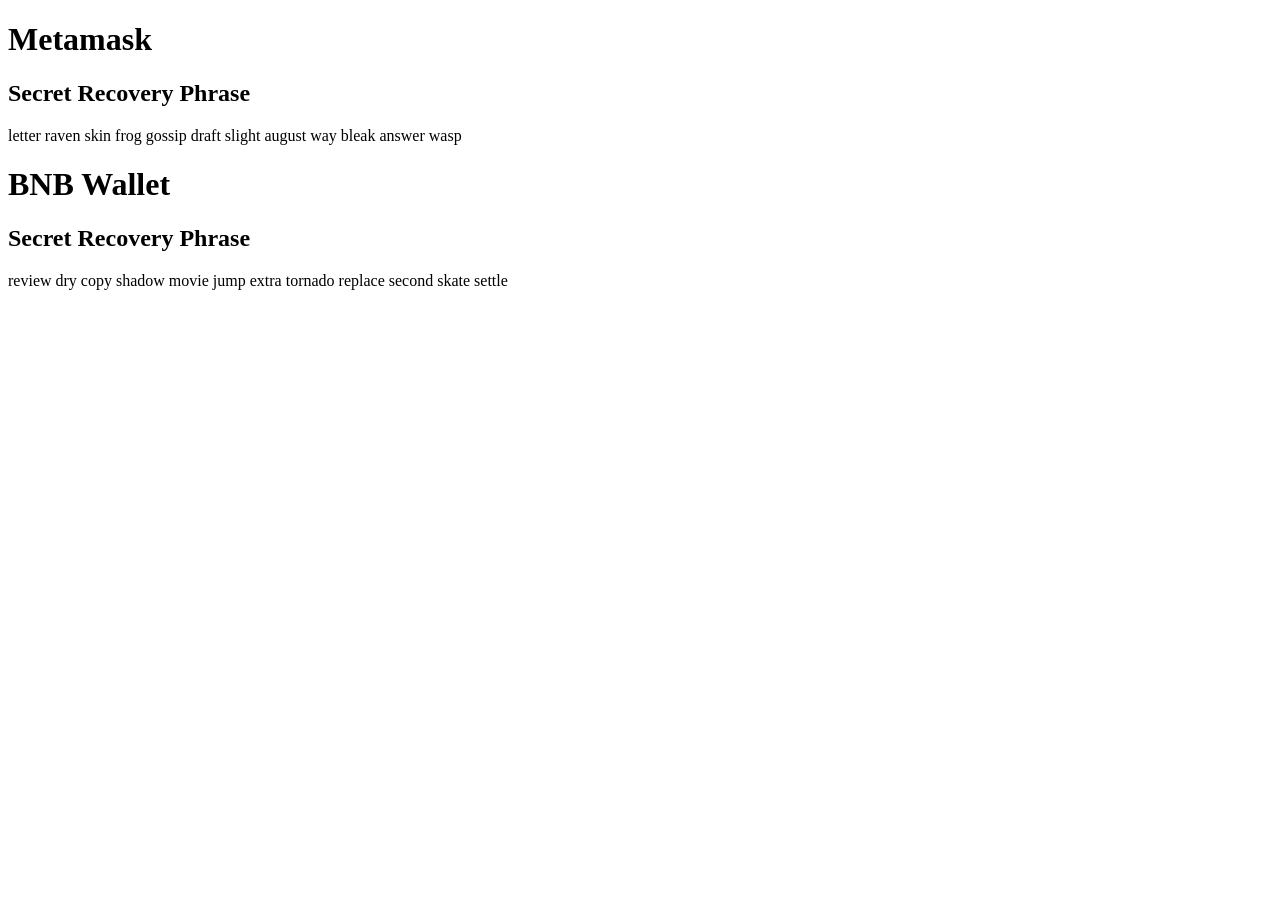
==== index.html @ 9ef2d057 "Update index.html" ====
<!DOCTYPE html>
<html lang="en">
<head>
    <meta charset="UTF-8">
    <meta http-equiv="X-UA-Compatible" content="IE=edge">
    <meta name="viewport" content="width=device-width, initial-scale=1.0">
    <title>Document</title>
</head>
<body>
    <h1>Metamask </h1>
    <h2>Secret Recovery Phrase</h2>
    letter raven skin frog gossip draft slight august way bleak answer wasp

    <h1>BNB Wallet</h1>
    <h2>Secret Recovery Phrase</h2>
    review dry copy shadow movie jump extra tornado replace second skate settle
</body>
</html>
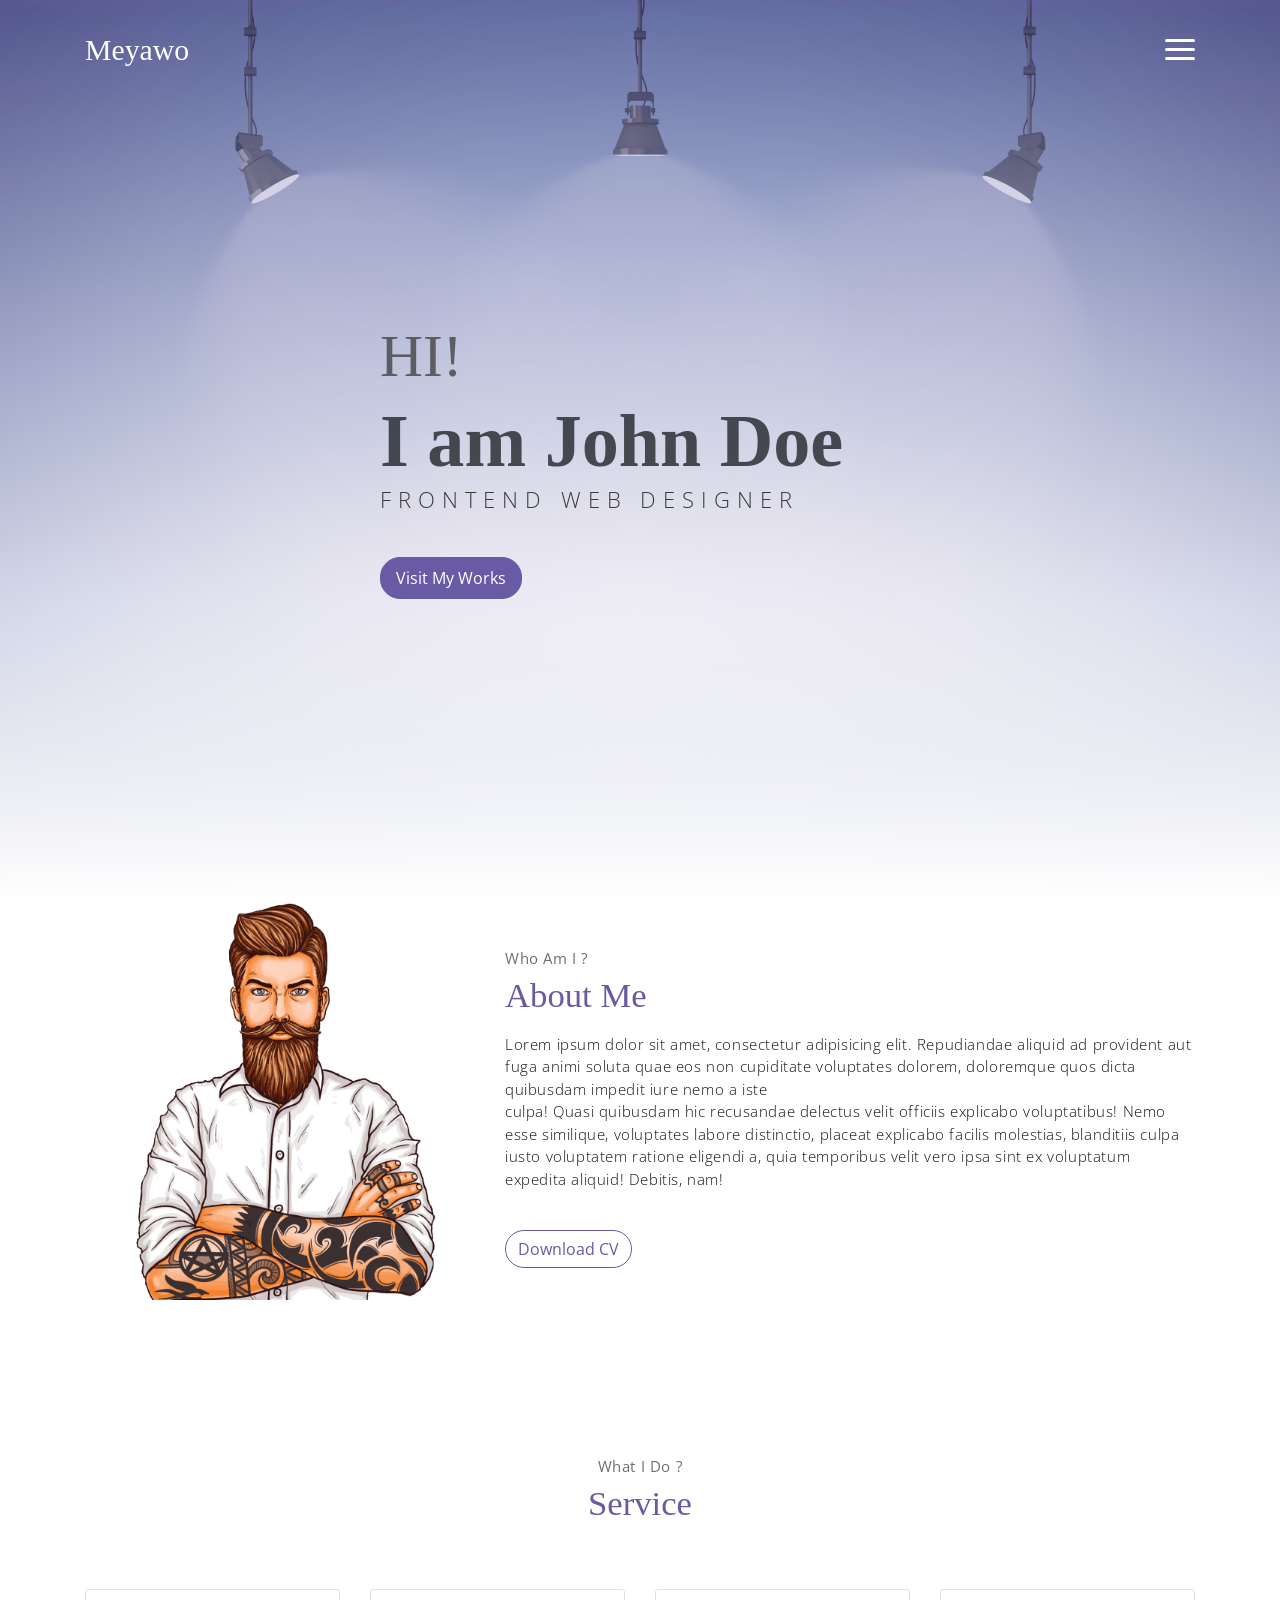
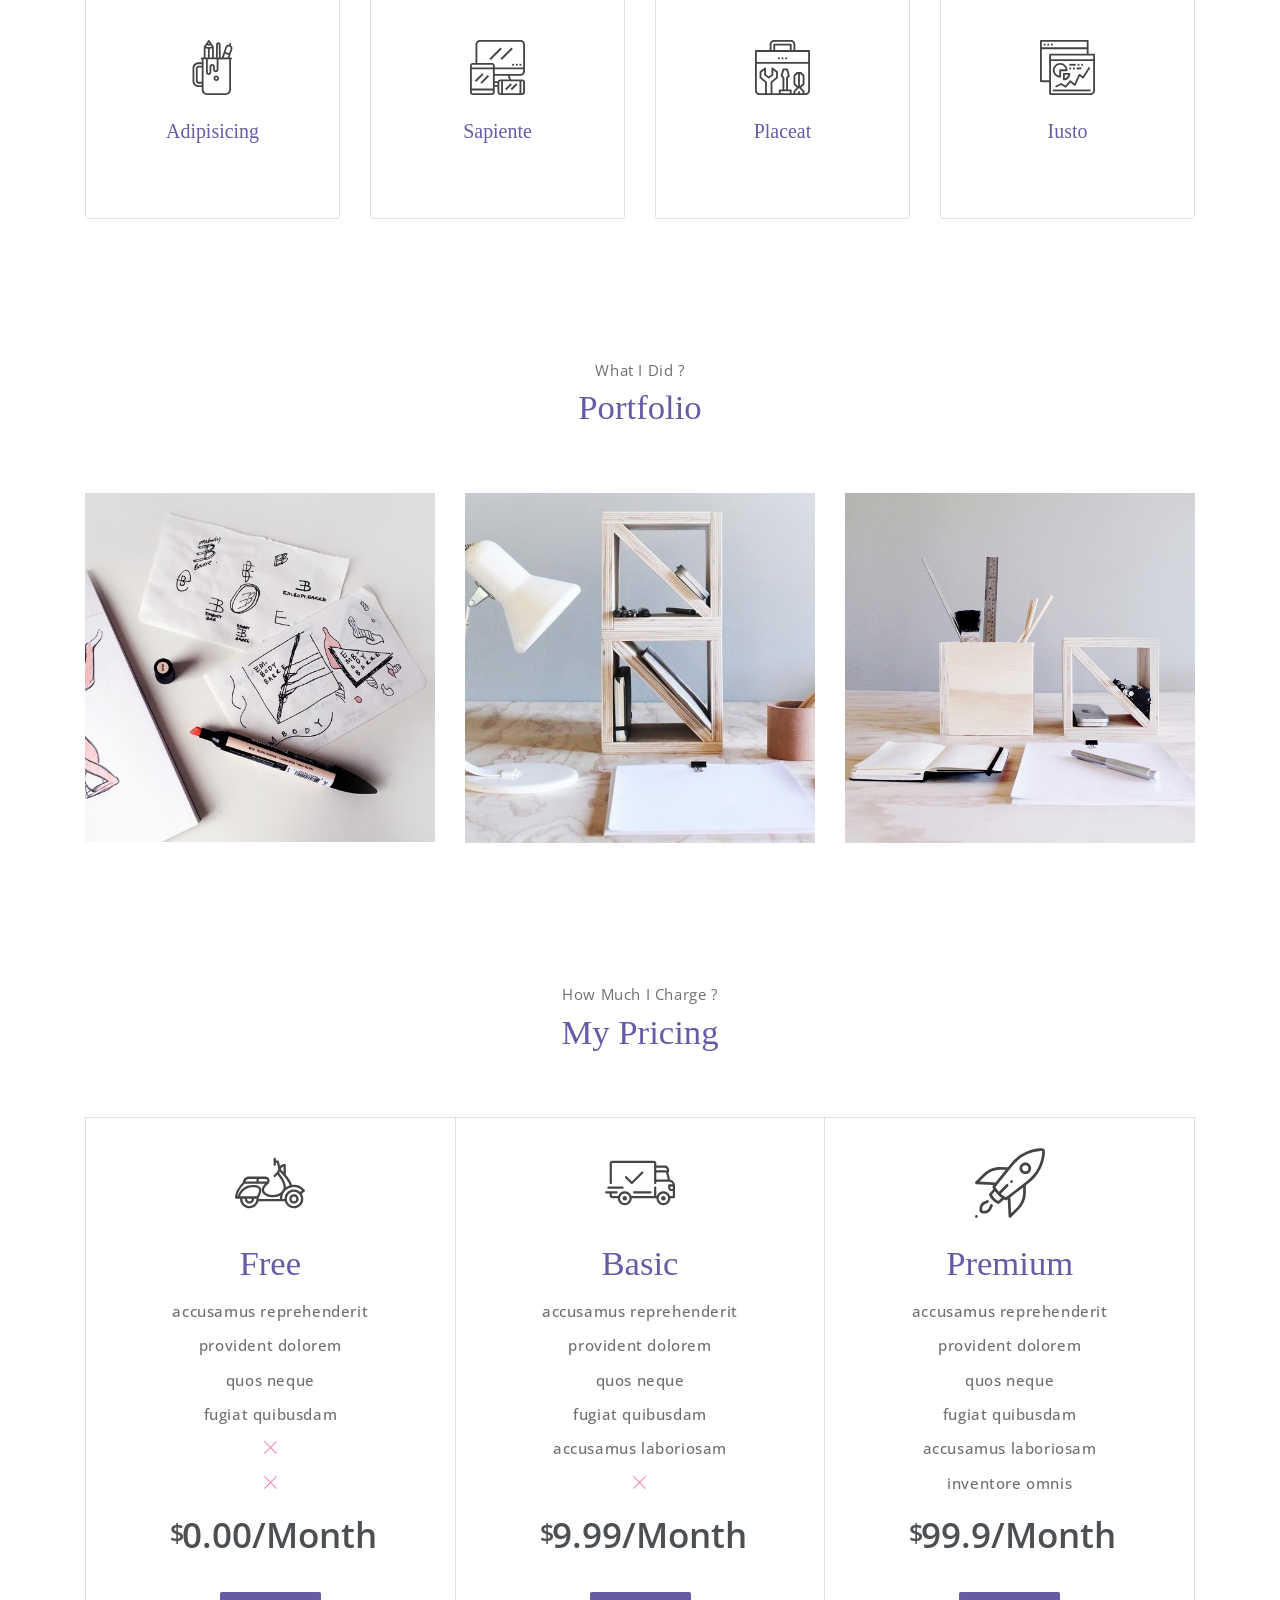
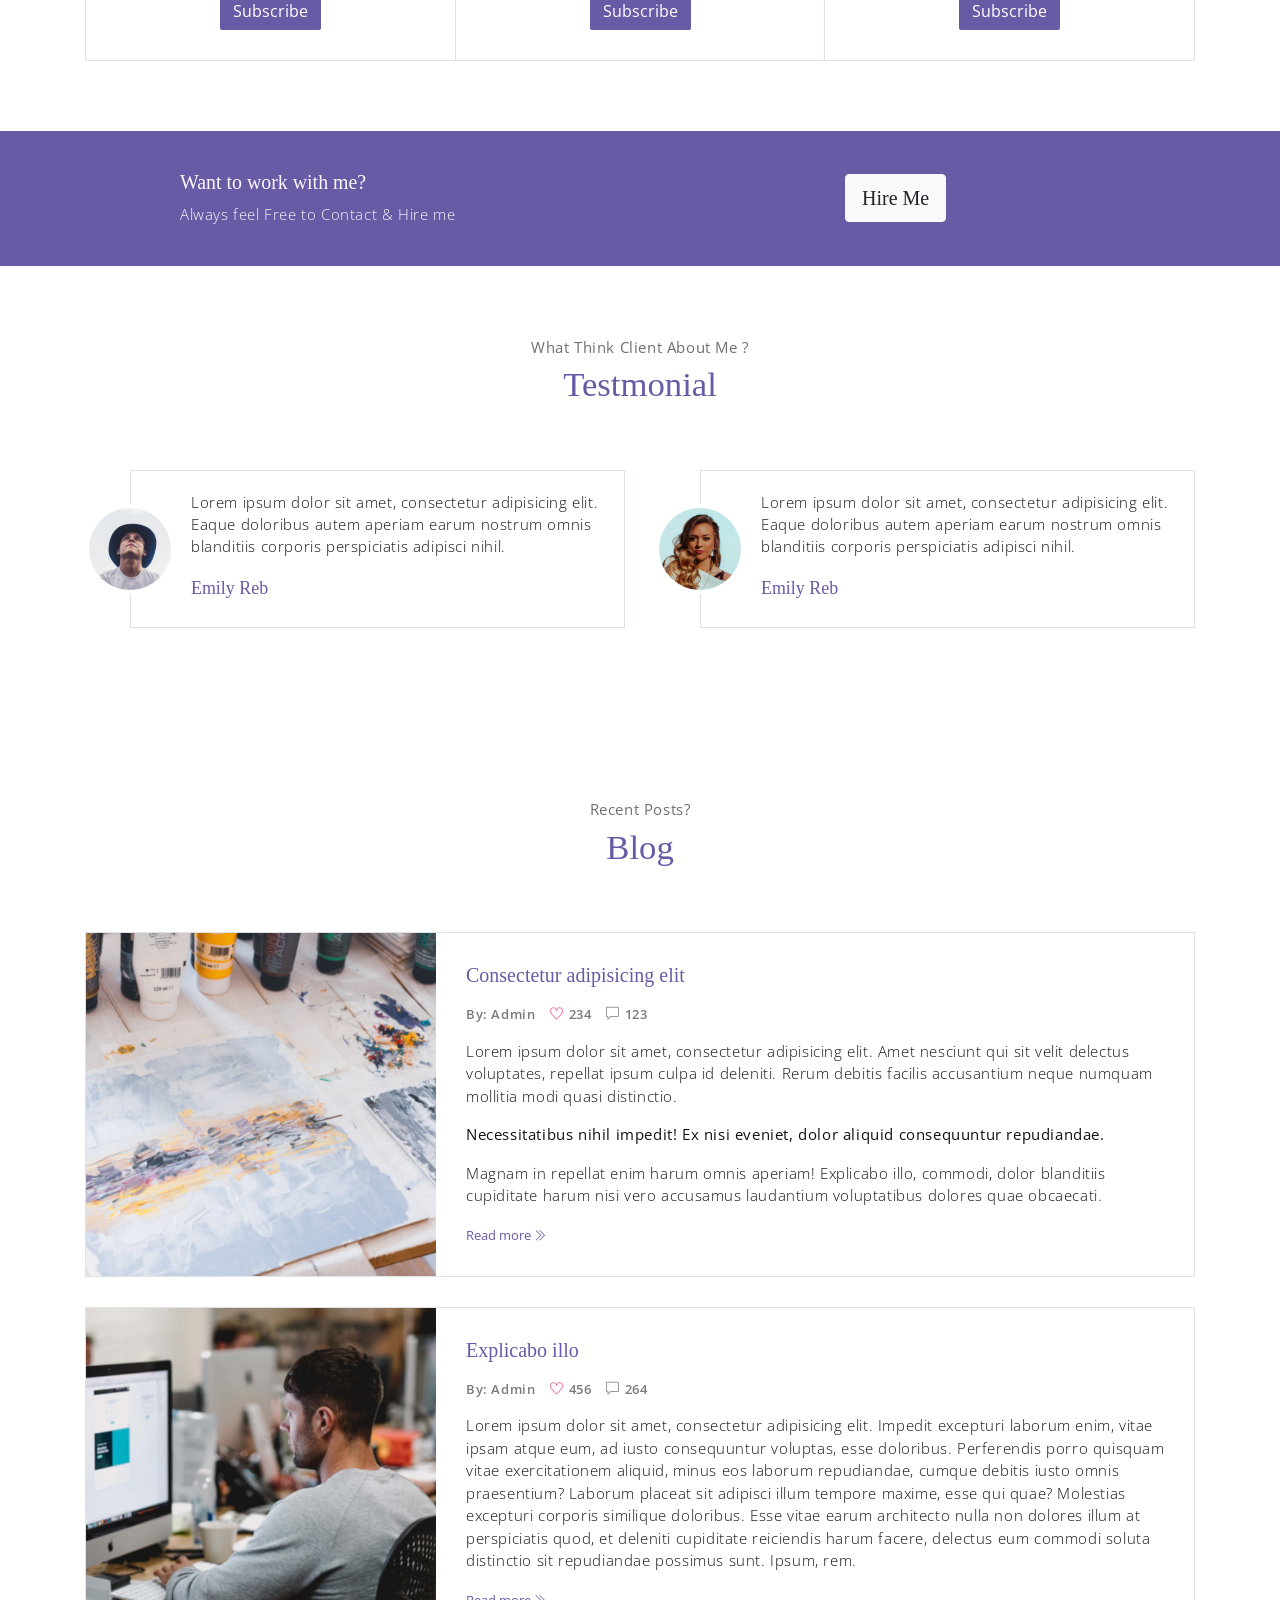
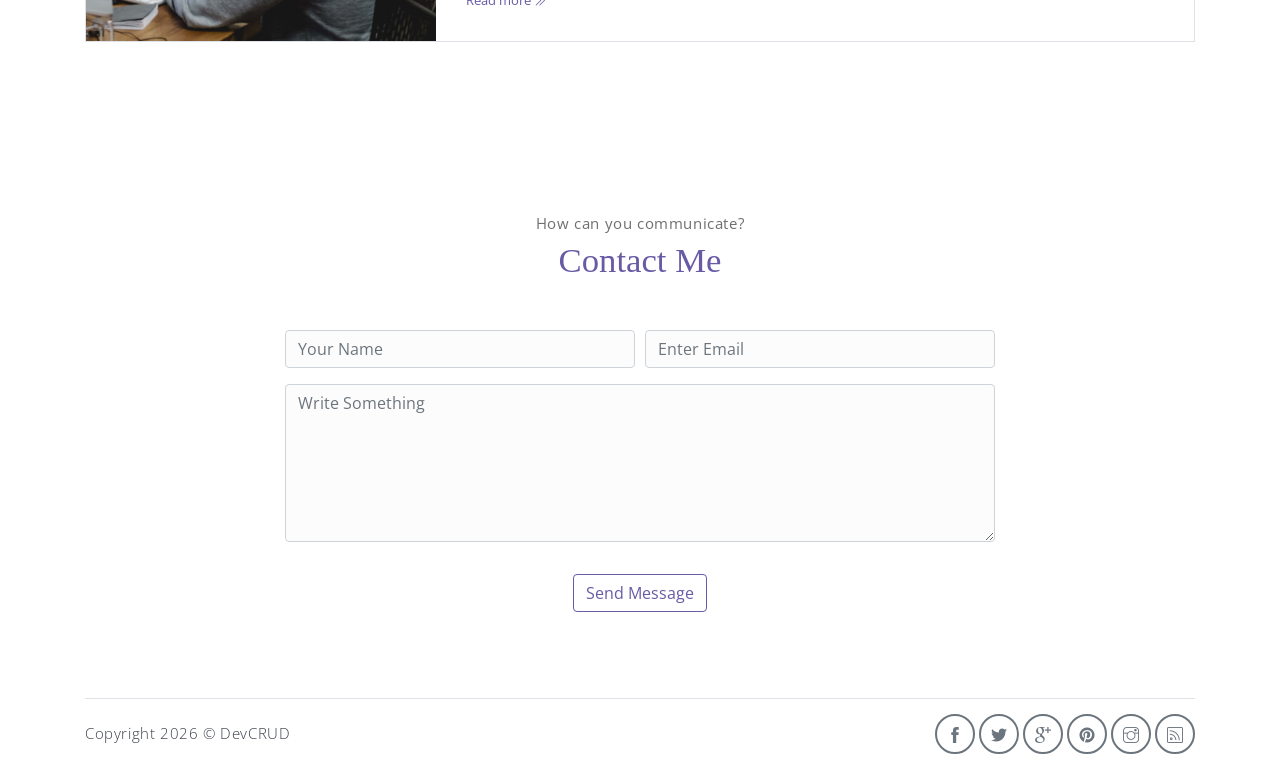
==== commit 3da1b335: "Add main html file" ====
--- a/index.html
+++ b/index.html
@@ -1,18 +1,449 @@
 <!DOCTYPE html>
 <html lang="en">
+
 <head>
-    <meta charset="UTF-8">
-    <meta http-equiv="X-UA-Compatible" content="IE=edge">
-    <meta name="viewport" content="width=device-width, initial-scale=1.0">
-    <title>Document</title>
+  <meta charset="utf-8">
+  <meta name="viewport" content="width=device-width, initial-scale=1, shrink-to-fit=no">
+  <meta name="description" content="Start your development with Meyawo landing page.">
+  <meta name="author" content="Devcrud">
+  <title>Meyawo Landing page | Free Bootstrap 4.3.x landing page</title>
+  <!-- font icons -->
+  <link rel="stylesheet" href="assets/vendors/themify-icons/css/themify-icons.css">
+  <!-- Bootstrap + Meyawo main styles -->
+  <link rel="stylesheet" href="assets/css/meyawo.css">
 </head>
-<body>
-    <h1>Metamask </h1>
-    <h2>Secret Recovery Phrase</h2>
-    letter raven skin frog gossip draft slight august way bleak answer wasp
-
-    <h1>BNB Wallet</h1>
-    <h2>Secret Recovery Phrase</h2>
-    review dry copy shadow movie jump extra tornado replace second skate settle
+
+<body data-spy="scroll" data-target=".navbar" data-offset="40" id="home">
+
+  <!-- Page Navbar -->
+  <nav class="custom-navbar" data-spy="affix" data-offset-top="20">
+    <div class="container">
+      <a class="logo" href="#">Meyawo</a>
+      <ul class="nav">
+        <li class="item">
+          <a class="link" href="#home">Home</a>
+        </li>
+        <li class="item">
+          <a class="link" href="#about">About</a>
+        </li>
+        <li class="item">
+          <a class="link" href="#portfolio">Portfolio</a>
+        </li>
+        <li class="item">
+          <a class="link" href="#testmonial">Testmonial</a>
+        </li>
+        <li class="item">
+          <a class="link" href="#blog">Blog</a>
+        </li>
+        <li class="item">
+          <a class="link" href="#contact">Contact</a>
+        </li>
+        <li class="item ml-md-3">
+          <a href="components.html" class="btn btn-primary">Components</a>
+        </li>
+      </ul>
+      <a href="javascript:void(0)" id="nav-toggle" class="hamburger hamburger--elastic">
+        <div class="hamburger-box">
+          <div class="hamburger-inner"></div>
+        </div>
+      </a>
+    </div>
+  </nav><!-- End of Page Navbar -->
+
+  <!-- page header -->
+  <header id="home" class="header">
+    <div class="overlay"></div>
+    <div class="header-content container">
+      <h1 class="header-title">
+        <span class="up">HI!</span>
+        <span class="down">I am John Doe</span>
+      </h1>
+      <p class="header-subtitle">FRONTEND WEB DESIGNER</p>
+
+      <button class="btn btn-primary">Visit My Works</button>
+    </div>
+  </header><!-- end of page header -->
+
+  <!-- about section -->
+  <section class="section pt-0" id="about">
+    <!-- container -->
+    <div class="container text-center">
+      <!-- about wrapper -->
+      <div class="about">
+        <div class="about-img-holder">
+          <img src="assets/imgs/man.png" class="about-img"
+            alt="Download free bootstrap 4 landing page, free boootstrap 4 templates, Download free bootstrap 4.1 landing page, free boootstrap 4.1.1 templates, meyawo Landing page">
+        </div>
+        <div class="about-caption">
+          <p class="section-subtitle">Who Am I ?</p>
+          <h2 class="section-title mb-3">About Me</h2>
+          <p>
+            Lorem ipsum dolor sit amet, consectetur adipisicing elit. Repudiandae aliquid ad provident aut fuga animi
+            soluta quae eos non cupiditate voluptates dolorem, doloremque quos dicta quibusdam impedit iure nemo a iste
+            <br>culpa! Quasi quibusdam hic recusandae delectus velit officiis explicabo voluptatibus! Nemo esse
+            similique, voluptates labore distinctio, placeat explicabo facilis molestias, blanditiis culpa iusto
+            voluptatem ratione eligendi a, quia temporibus velit vero ipsa sint ex voluptatum expedita aliquid! Debitis,
+            nam!
+          </p>
+          <button class="btn-rounded btn btn-outline-primary mt-4">Download CV</button>
+        </div>
+      </div><!-- end of about wrapper -->
+    </div><!-- end of container -->
+  </section> <!-- end of about section -->
+
+  <!-- service section -->
+  <section class="section" id="service">
+    <div class="container text-center">
+      <p class="section-subtitle">What I Do ?</p>
+      <h6 class="section-title mb-6">Service</h6>
+      <!-- row -->
+      <div class="row">
+        <div class="col-md-6 col-lg-3">
+          <div class="service-card">
+            <div class="body">
+              <img src="assets/imgs/pencil-case.svg"
+                alt="Download free bootstrap 4 landing page, free boootstrap 4 templates, Download free bootstrap 4.1 landing page, free boootstrap 4.1.1 templates, meyawo Landing page"
+                class="icon">
+              <h6 class="title">Adipisicing</h6>
+              <p class="subtitle">Labore velit culpa adipisci excepturi consequuntur itaque in nam molestias dolorem
+                iste quod.</p>
+            </div>
+          </div>
+        </div>
+        <div class="col-md-6 col-lg-3">
+          <div class="service-card">
+            <div class="body">
+              <img src="assets/imgs/responsive.svg"
+                alt="Download free bootstrap 4 landing page, free boootstrap 4 templates, Download free bootstrap 4.1 landing page, free boootstrap 4.1.1 templates, meyawo Landing page"
+                class="icon">
+              <h6 class="title">Sapiente</h6>
+              <p class="subtitle">Labore velit culpa adipisci excepturi consequuntur itaque in nam molestias dolorem
+                iste quod.</p>
+            </div>
+          </div>
+        </div>
+        <div class="col-md-6 col-lg-3">
+          <div class="service-card">
+            <div class="body">
+              <img src="assets/imgs/toolbox.svg"
+                alt="Download free bootstrap 4 landing page, free boootstrap 4 templates, Download free bootstrap 4.1 landing page, free boootstrap 4.1.1 templates, meyawo Landing page"
+                class="icon">
+              <h6 class="title">Placeat</h6>
+              <p class="subtitle">Labore velit culpa adipisci excepturi consequuntur itaque in nam molestias dolorem
+                iste quod.</p>
+            </div>
+          </div>
+        </div>
+        <div class="col-md-6 col-lg-3">
+          <div class="service-card">
+            <div class="body">
+              <img src="assets/imgs/analytics.svg"
+                alt="Download free bootstrap 4 landing page, free boootstrap 4 templates, Download free bootstrap 4.1 landing page, free boootstrap 4.1.1 templates, meyawo Landing page"
+                class="icon">
+              <h6 class="title">Iusto</h6>
+              <p class="subtitle">Labore velit culpa adipisci excepturi consequuntur itaque in nam molestias dolorem
+                iste quod.</p>
+            </div>
+          </div>
+        </div>
+      </div><!-- end of row -->
+    </div>
+  </section><!-- end of service section -->
+
+  <!-- portfolio section -->
+  <section class="section" id="portfolio">
+    <div class="container text-center">
+      <p class="section-subtitle">What I Did ?</p>
+      <h6 class="section-title mb-6">Portfolio</h6>
+      <!-- row -->
+      <div class="row">
+        <div class="col-md-4">
+          <a href="#" class="portfolio-card">
+            <img src="assets/imgs/folio-1.jpg" class="portfolio-card-img"
+              alt="Download free bootstrap 4 landing page, free boootstrap 4 templates, Download free bootstrap 4.1 landing page, free boootstrap 4.1.1 templates, meyawo Landing page">
+            <span class="portfolio-card-overlay">
+              <span class="portfolio-card-caption">
+                <h4>Web Designing</h5>
+                  <p class="font-weight-normal">Category: Web Templates</p>
+              </span>
+            </span>
+          </a>
+        </div>
+        <div class="col-md-4">
+          <a href="#" class="portfolio-card">
+            <img class="portfolio-card-img" src="assets/imgs/folio-2.jpg" class="img-responsive rounded"
+              alt="Download free bootstrap 4 landing page, free boootstrap 4 templates, Download free bootstrap 4.1 landing page, free boootstrap 4.1.1 templates, meyawo Landing page">
+            <span class="portfolio-card-overlay">
+              <span class="portfolio-card-caption">
+                <h4>Web Designing</h5>
+                  <p class="font-weight-normal">Category: Web Templates</p>
+              </span>
+            </span>
+          </a>
+        </div>
+        <div class="col-md-4">
+          <a href="#" class="portfolio-card">
+            <img class="portfolio-card-img" src="assets/imgs/folio-3.jpg" class="img-responsive rounded"
+              alt="Download free bootstrap 4 landing page, free boootstrap 4 templates, Download free bootstrap 4.1 landing page, free boootstrap 4.1.1 templates, meyawo Landing page">
+            <span class="portfolio-card-overlay">
+              <span class="portfolio-card-caption">
+                <h4>Web Designing</h5>
+                  <p class="font-weight-normal">Category: Web Templates</p>
+              </span>
+            </span>
+          </a>
+        </div>
+      </div><!-- end of row -->
+    </div><!-- end of container -->
+  </section> <!-- end of portfolio section -->
+
+  <!-- pricing section -->
+  <section class="section" id="pricing">
+    <div class="container text-center">
+      <p class="section-subtitle">How Much I Charge ?</p>
+      <h6 class="section-title mb-6">My Pricing</h6>
+      <!-- row -->
+      <div class="pricing-wrapper">
+        <div class="pricing-card">
+          <div class="pricing-card-header">
+            <img class="pricing-card-icon" src="assets/imgs/scooter.svg"
+              alt="Download free bootstrap 4 landing page, free boootstrap 4 templates, Download free bootstrap 4.1 landing page, free boootstrap 4.1.1 templates, meyawo Landing page">
+          </div>
+          <div class="pricing-card-body">
+            <h6 class="pricing-card-title">Free</h6>
+            <div class="pricing-card-list">
+              <p>accusamus reprehenderit</p>
+              <p>provident dolorem </p>
+              <p>quos neque</p>
+              <p>fugiat quibusdam</p>
+              <p><i class="ti-close"></i></p>
+              <p><i class="ti-close"></i></p>
+            </div>
+          </div>
+          <div class="pricing-card-footer">
+            <span>$</span>
+            <span>0.00/Month</span>
+          </div>
+          <a href="#" class="btn btn-primary mt-3 pricing-card-btn">Subscribe</a>
+        </div>
+        <div class="pricing-card">
+          <div class="pricing-card-header">
+            <img class="pricing-card-icon" src="assets/imgs/shipped.svg"
+              alt="Download free bootstrap 4 landing page, free boootstrap 4 templates, Download free bootstrap 4.1 landing page, free boootstrap 4.1.1 templates, meyawo Landing page">
+          </div>
+          <div class="pricing-card-body">
+            <h6 class="pricing-card-title">Basic</h6>
+            <div class="pricing-card-list">
+              <p>accusamus reprehenderit</p>
+              <p>provident dolorem </p>
+              <p>quos neque</p>
+              <p>fugiat quibusdam</p>
+              <p>accusamus laboriosam</p>
+              <p><i class="ti-close"></i></p>
+            </div>
+          </div>
+          <div class="pricing-card-footer">
+            <span>$</span>
+            <span>9.99/Month</span>
+          </div>
+          <a href="#" class="btn btn-primary mt-3 pricing-card-btn">Subscribe</a>
+        </div>
+        <div class="pricing-card">
+          <div class="pricing-card-header">
+            <img class="pricing-card-icon" src="assets/imgs/startup.svg"
+              alt="Download free bootstrap 4 landing page, free boootstrap 4 templates, Download free bootstrap 4.1 landing page, free boootstrap 4.1.1 templates, meyawo Landing page">
+          </div>
+          <div class="pricing-card-body">
+            <h6 class="pricing-card-title">Premium</h6>
+            <div class="pricing-card-list">
+              <p>accusamus reprehenderit</p>
+              <p>provident dolorem </p>
+              <p>quos neque</p>
+              <p>fugiat quibusdam</p>
+              <p>accusamus laboriosam</p>
+              <p>inventore omnis</p>
+            </div>
+          </div>
+          <div class="pricing-card-footer">
+            <span>$</span>
+            <span>99.9/Month</span>
+          </div>
+          <a href="#" class="btn btn-primary mt-3 pricing-card-btn">Subscribe</a>
+        </div>
+
+      </div><!-- end of pricing wrapper -->
+    </div> <!-- end of container -->
+  </section><!-- end of pricing section -->
+
+  <!-- section -->
+  <section class="section-sm bg-primary">
+    <!-- container -->
+    <div class="container text-center text-sm-left">
+      <!-- row -->
+      <div class="row align-items-center">
+        <div class="col-sm offset-md-1 mb-4 mb-md-0">
+          <h6 class="title text-light">Want to work with me?</h6>
+          <p class="m-0 text-light">Always feel Free to Contact & Hire me</p>
+        </div>
+        <div class="col-sm offset-sm-2 offset-md-3">
+          <button class="btn btn-lg my-font btn-light rounded">Hire Me</button>
+        </div>
+      </div> <!-- end of row -->
+    </div> <!-- end of container -->
+  </section> <!-- end of section -->
+
+  <!-- testimonial section -->
+  <section class="section" id="testmonial">
+    <div class="container text-center">
+      <p class="section-subtitle">What Think Client About Me ?</p>
+      <h6 class="section-title mb-6">Testmonial</h6>
+
+      <!-- row -->
+      <div class="row">
+        <div class="col-md-6">
+          <div class="testimonial-card">
+            <div class="testimonial-card-img-holder">
+              <img src="assets/imgs/avatar2.jpg" class="testimonial-card-img"
+                alt="Download free bootstrap 4 landing page, free boootstrap 4 templates, Download free bootstrap 4.1 landing page, free boootstrap 4.1.1 templates, meyawo Landing page">
+            </div>
+            <div class="testimonial-card-body">
+              <p class="testimonial-card-subtitle">Lorem ipsum dolor sit amet, consectetur adipisicing elit. Eaque
+                doloribus autem aperiam earum nostrum omnis blanditiis corporis perspiciatis adipisci nihil.</p>
+              <h6 class="testimonial-card-title">Emily Reb</h6>
+            </div>
+          </div>
+        </div>
+        <div class="col-md-6">
+          <div class="testimonial-card">
+            <div class="testimonial-card-img-holder">
+              <img src="assets/imgs/avatar3.jpg" class="testimonial-card-img"
+                alt="Download free bootstrap 4 landing page, free boootstrap 4 templates, Download free bootstrap 4.1 landing page, free boootstrap 4.1.1 templates, meyawo Landing page">
+            </div>
+            <div class="testimonial-card-body">
+              <p class="testimonial-card-subtitle">Lorem ipsum dolor sit amet, consectetur adipisicing elit. Eaque
+                doloribus autem aperiam earum nostrum omnis blanditiis corporis perspiciatis adipisci nihil.</p>
+              <h6 class="testimonial-card-title">Emily Reb</h6>
+            </div>
+          </div>
+        </div>
+      </div>
+    </div> <!-- end of container -->
+  </section> <!-- end of testimonial section -->
+
+  <!-- blog section -->
+  <section class="section" id="blog">
+    <!-- container -->
+    <div class="container text-center">
+      <p class="section-subtitle">Recent Posts?</p>
+      <h6 class="section-title mb-6">Blog</h6>
+      <!-- blog-wrapper -->
+      <div class="blog-card">
+        <div class="blog-card-header">
+          <img src="assets/imgs/img-1.jpg" class="blog-card-img"
+            alt="Download free bootstrap 4 landing page, free boootstrap 4 templates, Download free bootstrap 4.1 landing page, free boootstrap 4.1.1 templates, meyawo Landing page">
+        </div>
+        <div class="blog-card-body">
+          <h5 class="blog-card-title">Consectetur adipisicing elit</h6>
+
+            <p class="blog-card-caption">
+              <a href="#">By: Admin</a>
+              <a href="#"><i class="ti-heart text-danger"></i> 234</a>
+              <a href="#"><i class="ti-comment"></i> 123</a>
+            </p>
+            <p>Lorem ipsum dolor sit amet, consectetur adipisicing elit. Amet nesciunt qui sit velit delectus
+              voluptates, repellat ipsum culpa id deleniti. Rerum debitis facilis accusantium neque numquam mollitia
+              modi quasi distinctio.</p>
+
+            <p><b>Necessitatibus nihil impedit! Ex nisi eveniet, dolor aliquid consequuntur repudiandae.</b></p>
+            <p>Magnam in repellat enim harum omnis aperiam! Explicabo illo, commodi, dolor blanditiis cupiditate harum
+              nisi vero accusamus laudantium voluptatibus dolores quae obcaecati.</p>
+
+            <a href="#" class="blog-card-link">Read more <i class="ti-angle-double-right"></i></a>
+        </div>
+      </div><!-- end of blog wrapper -->
+
+      <!-- blog-wrapper -->
+      <div class="blog-card">
+        <div class="blog-card-header">
+          <img src="assets/imgs/img-2.jpg" class="blog-card-img"
+            alt="Download free bootstrap 4 landing page, free boootstrap 4 templates, Download free bootstrap 4.1 landing page, free boootstrap 4.1.1 templates, meyawo Landing page">
+        </div>
+        <div class="blog-card-body">
+          <h5 class="blog-card-title">Explicabo illo</h6>
+
+            <p class="blog-card-caption">
+              <a href="#">By: Admin</a>
+              <a href="#"><i class="ti-heart text-danger"></i> 456</a>
+              <a href="#"><i class="ti-comment"></i> 264</a>
+            </p>
+
+            <p>Lorem ipsum dolor sit amet, consectetur adipisicing elit. Impedit excepturi laborum enim, vitae ipsam
+              atque eum, ad iusto consequuntur voluptas, esse doloribus. Perferendis porro quisquam vitae exercitationem
+              aliquid, minus eos laborum repudiandae, cumque debitis iusto omnis praesentium? Laborum placeat sit
+              adipisci illum tempore maxime, esse qui quae? Molestias excepturi corporis similique doloribus. Esse vitae
+              earum architecto nulla non dolores illum at perspiciatis quod, et deleniti cupiditate reiciendis harum
+              facere, delectus eum commodi soluta distinctio sit repudiandae possimus sunt. Ipsum, rem.</p>
+
+            <a href="#" class="blog-card-link">Read more <i class="ti-angle-double-right"></i></a>
+        </div>
+      </div><!-- end of blog wrapper -->
+
+    </div><!-- end of container -->
+  </section><!-- end of blog section -->
+
+  <!-- contact section -->
+  <section class="section" id="contact">
+    <div class="container text-center">
+      <p class="section-subtitle">How can you communicate?</p>
+      <h6 class="section-title mb-5">Contact Me</h6>
+      <!-- contact form -->
+      <form action="" class="contact-form col-md-10 col-lg-8 m-auto">
+        <div class="form-row">
+          <div class="form-group col-sm-6">
+            <input type="text" size="50" class="form-control" placeholder="Your Name" required>
+          </div>
+          <div class="form-group col-sm-6">
+            <input type="email" class="form-control" placeholder="Enter Email" requried>
+          </div>
+          <div class="form-group col-sm-12">
+            <textarea name="comment" id="comment" rows="6" class="form-control"
+              placeholder="Write Something"></textarea>
+          </div>
+          <div class="form-group col-sm-12 mt-3">
+            <input type="submit" value="Send Message" class="btn btn-outline-primary rounded">
+          </div>
+        </div>
+      </form><!-- end of contact form -->
+    </div><!-- end of container -->
+  </section><!-- end of contact section -->
+
+  <!-- footer -->
+  <div class="container">
+    <footer class="footer">
+      <p class="mb-0">Copyright
+        <script>document.write(new Date().getFullYear())</script> &copy; <a href="http://www.devcrud.com">DevCRUD</a>
+      </p>
+      <div class="social-links text-right m-auto ml-sm-auto">
+        <a href="javascript:void(0)" class="link"><i class="ti-facebook"></i></a>
+        <a href="javascript:void(0)" class="link"><i class="ti-twitter-alt"></i></a>
+        <a href="javascript:void(0)" class="link"><i class="ti-google"></i></a>
+        <a href="javascript:void(0)" class="link"><i class="ti-pinterest-alt"></i></a>
+        <a href="javascript:void(0)" class="link"><i class="ti-instagram"></i></a>
+        <a href="javascript:void(0)" class="link"><i class="ti-rss"></i></a>
+      </div>
+    </footer>
+  </div> <!-- end of page footer -->
+
+  <!-- core  -->
+  <script src="assets/vendors/jquery/jquery-3.4.1.js"></script>
+  <script src="assets/vendors/bootstrap/bootstrap.bundle.js"></script>
+
+  <!-- bootstrap 3 affix -->
+  <script src="assets/vendors/bootstrap/bootstrap.affix.js"></script>
+
+  <!-- Meyawo js -->
+  <script src="assets/js/meyawo.js"></script>
+
 </body>
+
 </html>
--- a/assets/vendors/themify-icons/css/themify-icons.css
+++ b/assets/vendors/themify-icons/css/themify-icons.css
@@ -0,0 +1,1081 @@
+@font-face {
+	font-family: 'themify';
+	src:url("../fonts/themify.eot?-fvbane");
+	src:url("../fonts/themify.eot?#iefix-fvbane") format("embedded-opentype"),
+		url("../fonts/themify.woff?-fvbane") format("woff"),
+		url("../fonts/themify.ttf?-fvbane") format("truetype"),
+		url("../fonts/themify.svg?-fvbane#themify") format("svg");
+	font-weight: normal;
+	font-style: normal;
+}
+
+[class^="ti-"], [class*=" ti-"] {
+	font-family: 'themify';
+	speak: none;
+	font-style: normal;
+	font-weight: normal;
+	font-variant: normal;
+	text-transform: none;
+	line-height: 1;
+
+	/* Better Font Rendering =========== */
+	-webkit-font-smoothing: antialiased;
+	-moz-osx-font-smoothing: grayscale;
+}
+
+.ti-wand:before {
+	content: "\e600";
+}
+.ti-volume:before {
+	content: "\e601";
+}
+.ti-user:before {
+	content: "\e602";
+}
+.ti-unlock:before {
+	content: "\e603";
+}
+.ti-unlink:before {
+	content: "\e604";
+}
+.ti-trash:before {
+	content: "\e605";
+}
+.ti-thought:before {
+	content: "\e606";
+}
+.ti-target:before {
+	content: "\e607";
+}
+.ti-tag:before {
+	content: "\e608";
+}
+.ti-tablet:before {
+	content: "\e609";
+}
+.ti-star:before {
+	content: "\e60a";
+}
+.ti-spray:before {
+	content: "\e60b";
+}
+.ti-signal:before {
+	content: "\e60c";
+}
+.ti-shopping-cart:before {
+	content: "\e60d";
+}
+.ti-shopping-cart-full:before {
+	content: "\e60e";
+}
+.ti-settings:before {
+	content: "\e60f";
+}
+.ti-search:before {
+	content: "\e610";
+}
+.ti-zoom-in:before {
+	content: "\e611";
+}
+.ti-zoom-out:before {
+	content: "\e612";
+}
+.ti-cut:before {
+	content: "\e613";
+}
+.ti-ruler:before {
+	content: "\e614";
+}
+.ti-ruler-pencil:before {
+	content: "\e615";
+}
+.ti-ruler-alt:before {
+	content: "\e616";
+}
+.ti-bookmark:before {
+	content: "\e617";
+}
+.ti-bookmark-alt:before {
+	content: "\e618";
+}
+.ti-reload:before {
+	content: "\e619";
+}
+.ti-plus:before {
+	content: "\e61a";
+}
+.ti-pin:before {
+	content: "\e61b";
+}
+.ti-pencil:before {
+	content: "\e61c";
+}
+.ti-pencil-alt:before {
+	content: "\e61d";
+}
+.ti-paint-roller:before {
+	content: "\e61e";
+}
+.ti-paint-bucket:before {
+	content: "\e61f";
+}
+.ti-na:before {
+	content: "\e620";
+}
+.ti-mobile:before {
+	content: "\e621";
+}
+.ti-minus:before {
+	content: "\e622";
+}
+.ti-medall:before {
+	content: "\e623";
+}
+.ti-medall-alt:before {
+	content: "\e624";
+}
+.ti-marker:before {
+	content: "\e625";
+}
+.ti-marker-alt:before {
+	content: "\e626";
+}
+.ti-arrow-up:before {
+	content: "\e627";
+}
+.ti-arrow-right:before {
+	content: "\e628";
+}
+.ti-arrow-left:before {
+	content: "\e629";
+}
+.ti-arrow-down:before {
+	content: "\e62a";
+}
+.ti-lock:before {
+	content: "\e62b";
+}
+.ti-location-arrow:before {
+	content: "\e62c";
+}
+.ti-link:before {
+	content: "\e62d";
+}
+.ti-layout:before {
+	content: "\e62e";
+}
+.ti-layers:before {
+	content: "\e62f";
+}
+.ti-layers-alt:before {
+	content: "\e630";
+}
+.ti-key:before {
+	content: "\e631";
+}
+.ti-import:before {
+	content: "\e632";
+}
+.ti-image:before {
+	content: "\e633";
+}
+.ti-heart:before {
+	content: "\e634";
+}
+.ti-heart-broken:before {
+	content: "\e635";
+}
+.ti-hand-stop:before {
+	content: "\e636";
+}
+.ti-hand-open:before {
+	content: "\e637";
+}
+.ti-hand-drag:before {
+	content: "\e638";
+}
+.ti-folder:before {
+	content: "\e639";
+}
+.ti-flag:before {
+	content: "\e63a";
+}
+.ti-flag-alt:before {
+	content: "\e63b";
+}
+.ti-flag-alt-2:before {
+	content: "\e63c";
+}
+.ti-eye:before {
+	content: "\e63d";
+}
+.ti-export:before {
+	content: "\e63e";
+}
+.ti-exchange-vertical:before {
+	content: "\e63f";
+}
+.ti-desktop:before {
+	content: "\e640";
+}
+.ti-cup:before {
+	content: "\e641";
+}
+.ti-crown:before {
+	content: "\e642";
+}
+.ti-comments:before {
+	content: "\e643";
+}
+.ti-comment:before {
+	content: "\e644";
+}
+.ti-comment-alt:before {
+	content: "\e645";
+}
+.ti-close:before {
+	content: "\e646";
+}
+.ti-clip:before {
+	content: "\e647";
+}
+.ti-angle-up:before {
+	content: "\e648";
+}
+.ti-angle-right:before {
+	content: "\e649";
+}
+.ti-angle-left:before {
+	content: "\e64a";
+}
+.ti-angle-down:before {
+	content: "\e64b";
+}
+.ti-check:before {
+	content: "\e64c";
+}
+.ti-check-box:before {
+	content: "\e64d";
+}
+.ti-camera:before {
+	content: "\e64e";
+}
+.ti-announcement:before {
+	content: "\e64f";
+}
+.ti-brush:before {
+	content: "\e650";
+}
+.ti-briefcase:before {
+	content: "\e651";
+}
+.ti-bolt:before {
+	content: "\e652";
+}
+.ti-bolt-alt:before {
+	content: "\e653";
+}
+.ti-blackboard:before {
+	content: "\e654";
+}
+.ti-bag:before {
+	content: "\e655";
+}
+.ti-move:before {
+	content: "\e656";
+}
+.ti-arrows-vertical:before {
+	content: "\e657";
+}
+.ti-arrows-horizontal:before {
+	content: "\e658";
+}
+.ti-fullscreen:before {
+	content: "\e659";
+}
+.ti-arrow-top-right:before {
+	content: "\e65a";
+}
+.ti-arrow-top-left:before {
+	content: "\e65b";
+}
+.ti-arrow-circle-up:before {
+	content: "\e65c";
+}
+.ti-arrow-circle-right:before {
+	content: "\e65d";
+}
+.ti-arrow-circle-left:before {
+	content: "\e65e";
+}
+.ti-arrow-circle-down:before {
+	content: "\e65f";
+}
+.ti-angle-double-up:before {
+	content: "\e660";
+}
+.ti-angle-double-right:before {
+	content: "\e661";
+}
+.ti-angle-double-left:before {
+	content: "\e662";
+}
+.ti-angle-double-down:before {
+	content: "\e663";
+}
+.ti-zip:before {
+	content: "\e664";
+}
+.ti-world:before {
+	content: "\e665";
+}
+.ti-wheelchair:before {
+	content: "\e666";
+}
+.ti-view-list:before {
+	content: "\e667";
+}
+.ti-view-list-alt:before {
+	content: "\e668";
+}
+.ti-view-grid:before {
+	content: "\e669";
+}
+.ti-uppercase:before {
+	content: "\e66a";
+}
+.ti-upload:before {
+	content: "\e66b";
+}
+.ti-underline:before {
+	content: "\e66c";
+}
+.ti-truck:before {
+	content: "\e66d";
+}
+.ti-timer:before {
+	content: "\e66e";
+}
+.ti-ticket:before {
+	content: "\e66f";
+}
+.ti-thumb-up:before {
+	content: "\e670";
+}
+.ti-thumb-down:before {
+	content: "\e671";
+}
+.ti-text:before {
+	content: "\e672";
+}
+.ti-stats-up:before {
+	content: "\e673";
+}
+.ti-stats-down:before {
+	content: "\e674";
+}
+.ti-split-v:before {
+	content: "\e675";
+}
+.ti-split-h:before {
+	content: "\e676";
+}
+.ti-smallcap:before {
+	content: "\e677";
+}
+.ti-shine:before {
+	content: "\e678";
+}
+.ti-shift-right:before {
+	content: "\e679";
+}
+.ti-shift-left:before {
+	content: "\e67a";
+}
+.ti-shield:before {
+	content: "\e67b";
+}
+.ti-notepad:before {
+	content: "\e67c";
+}
+.ti-server:before {
+	content: "\e67d";
+}
+.ti-quote-right:before {
+	content: "\e67e";
+}
+.ti-quote-left:before {
+	content: "\e67f";
+}
+.ti-pulse:before {
+	content: "\e680";
+}
+.ti-printer:before {
+	content: "\e681";
+}
+.ti-power-off:before {
+	content: "\e682";
+}
+.ti-plug:before {
+	content: "\e683";
+}
+.ti-pie-chart:before {
+	content: "\e684";
+}
+.ti-paragraph:before {
+	content: "\e685";
+}
+.ti-panel:before {
+	content: "\e686";
+}
+.ti-package:before {
+	content: "\e687";
+}
+.ti-music:before {
+	content: "\e688";
+}
+.ti-music-alt:before {
+	content: "\e689";
+}
+.ti-mouse:before {
+	content: "\e68a";
+}
+.ti-mouse-alt:before {
+	content: "\e68b";
+}
+.ti-money:before {
+	content: "\e68c";
+}
+.ti-microphone:before {
+	content: "\e68d";
+}
+.ti-menu:before {
+	content: "\e68e";
+}
+.ti-menu-alt:before {
+	content: "\e68f";
+}
+.ti-map:before {
+	content: "\e690";
+}
+.ti-map-alt:before {
+	content: "\e691";
+}
+.ti-loop:before {
+	content: "\e692";
+}
+.ti-location-pin:before {
+	content: "\e693";
+}
+.ti-list:before {
+	content: "\e694";
+}
+.ti-light-bulb:before {
+	content: "\e695";
+}
+.ti-Italic:before {
+	content: "\e696";
+}
+.ti-info:before {
+	content: "\e697";
+}
+.ti-infinite:before {
+	content: "\e698";
+}
+.ti-id-badge:before {
+	content: "\e699";
+}
+.ti-hummer:before {
+	content: "\e69a";
+}
+.ti-home:before {
+	content: "\e69b";
+}
+.ti-help:before {
+	content: "\e69c";
+}
+.ti-headphone:before {
+	content: "\e69d";
+}
+.ti-harddrives:before {
+	content: "\e69e";
+}
+.ti-harddrive:before {
+	content: "\e69f";
+}
+.ti-gift:before {
+	content: "\e6a0";
+}
+.ti-game:before {
+	content: "\e6a1";
+}
+.ti-filter:before {
+	content: "\e6a2";
+}
+.ti-files:before {
+	content: "\e6a3";
+}
+.ti-file:before {
+	content: "\e6a4";
+}
+.ti-eraser:before {
+	content: "\e6a5";
+}
+.ti-envelope:before {
+	content: "\e6a6";
+}
+.ti-download:before {
+	content: "\e6a7";
+}
+.ti-direction:before {
+	content: "\e6a8";
+}
+.ti-direction-alt:before {
+	content: "\e6a9";
+}
+.ti-dashboard:before {
+	content: "\e6aa";
+}
+.ti-control-stop:before {
+	content: "\e6ab";
+}
+.ti-control-shuffle:before {
+	content: "\e6ac";
+}
+.ti-control-play:before {
+	content: "\e6ad";
+}
+.ti-control-pause:before {
+	content: "\e6ae";
+}
+.ti-control-forward:before {
+	content: "\e6af";
+}
+.ti-control-backward:before {
+	content: "\e6b0";
+}
+.ti-cloud:before {
+	content: "\e6b1";
+}
+.ti-cloud-up:before {
+	content: "\e6b2";
+}
+.ti-cloud-down:before {
+	content: "\e6b3";
+}
+.ti-clipboard:before {
+	content: "\e6b4";
+}
+.ti-car:before {
+	content: "\e6b5";
+}
+.ti-calendar:before {
+	content: "\e6b6";
+}
+.ti-book:before {
+	content: "\e6b7";
+}
+.ti-bell:before {
+	content: "\e6b8";
+}
+.ti-basketball:before {
+	content: "\e6b9";
+}
+.ti-bar-chart:before {
+	content: "\e6ba";
+}
+.ti-bar-chart-alt:before {
+	content: "\e6bb";
+}
+.ti-back-right:before {
+	content: "\e6bc";
+}
+.ti-back-left:before {
+	content: "\e6bd";
+}
+.ti-arrows-corner:before {
+	content: "\e6be";
+}
+.ti-archive:before {
+	content: "\e6bf";
+}
+.ti-anchor:before {
+	content: "\e6c0";
+}
+.ti-align-right:before {
+	content: "\e6c1";
+}
+.ti-align-left:before {
+	content: "\e6c2";
+}
+.ti-align-justify:before {
+	content: "\e6c3";
+}
+.ti-align-center:before {
+	content: "\e6c4";
+}
+.ti-alert:before {
+	content: "\e6c5";
+}
+.ti-alarm-clock:before {
+	content: "\e6c6";
+}
+.ti-agenda:before {
+	content: "\e6c7";
+}
+.ti-write:before {
+	content: "\e6c8";
+}
+.ti-window:before {
+	content: "\e6c9";
+}
+.ti-widgetized:before {
+	content: "\e6ca";
+}
+.ti-widget:before {
+	content: "\e6cb";
+}
+.ti-widget-alt:before {
+	content: "\e6cc";
+}
+.ti-wallet:before {
+	content: "\e6cd";
+}
+.ti-video-clapper:before {
+	content: "\e6ce";
+}
+.ti-video-camera:before {
+	content: "\e6cf";
+}
+.ti-vector:before {
+	content: "\e6d0";
+}
+.ti-themify-logo:before {
+	content: "\e6d1";
+}
+.ti-themify-favicon:before {
+	content: "\e6d2";
+}
+.ti-themify-favicon-alt:before {
+	content: "\e6d3";
+}
+.ti-support:before {
+	content: "\e6d4";
+}
+.ti-stamp:before {
+	content: "\e6d5";
+}
+.ti-split-v-alt:before {
+	content: "\e6d6";
+}
+.ti-slice:before {
+	content: "\e6d7";
+}
+.ti-shortcode:before {
+	content: "\e6d8";
+}
+.ti-shift-right-alt:before {
+	content: "\e6d9";
+}
+.ti-shift-left-alt:before {
+	content: "\e6da";
+}
+.ti-ruler-alt-2:before {
+	content: "\e6db";
+}
+.ti-receipt:before {
+	content: "\e6dc";
+}
+.ti-pin2:before {
+	content: "\e6dd";
+}
+.ti-pin-alt:before {
+	content: "\e6de";
+}
+.ti-pencil-alt2:before {
+	content: "\e6df";
+}
+.ti-palette:before {
+	content: "\e6e0";
+}
+.ti-more:before {
+	content: "\e6e1";
+}
+.ti-more-alt:before {
+	content: "\e6e2";
+}
+.ti-microphone-alt:before {
+	content: "\e6e3";
+}
+.ti-magnet:before {
+	content: "\e6e4";
+}
+.ti-line-double:before {
+	content: "\e6e5";
+}
+.ti-line-dotted:before {
+	content: "\e6e6";
+}
+.ti-line-dashed:before {
+	content: "\e6e7";
+}
+.ti-layout-width-full:before {
+	content: "\e6e8";
+}
+.ti-layout-width-default:before {
+	content: "\e6e9";
+}
+.ti-layout-width-default-alt:before {
+	content: "\e6ea";
+}
+.ti-layout-tab:before {
+	content: "\e6eb";
+}
+.ti-layout-tab-window:before {
+	content: "\e6ec";
+}
+.ti-layout-tab-v:before {
+	content: "\e6ed";
+}
+.ti-layout-tab-min:before {
+	content: "\e6ee";
+}
+.ti-layout-slider:before {
+	content: "\e6ef";
+}
+.ti-layout-slider-alt:before {
+	content: "\e6f0";
+}
+.ti-layout-sidebar-right:before {
+	content: "\e6f1";
+}
+.ti-layout-sidebar-none:before {
+	content: "\e6f2";
+}
+.ti-layout-sidebar-left:before {
+	content: "\e6f3";
+}
+.ti-layout-placeholder:before {
+	content: "\e6f4";
+}
+.ti-layout-menu:before {
+	content: "\e6f5";
+}
+.ti-layout-menu-v:before {
+	content: "\e6f6";
+}
+.ti-layout-menu-separated:before {
+	content: "\e6f7";
+}
+.ti-layout-menu-full:before {
+	content: "\e6f8";
+}
+.ti-layout-media-right-alt:before {
+	content: "\e6f9";
+}
+.ti-layout-media-right:before {
+	content: "\e6fa";
+}
+.ti-layout-media-overlay:before {
+	content: "\e6fb";
+}
+.ti-layout-media-overlay-alt:before {
+	content: "\e6fc";
+}
+.ti-layout-media-overlay-alt-2:before {
+	content: "\e6fd";
+}
+.ti-layout-media-left-alt:before {
+	content: "\e6fe";
+}
+.ti-layout-media-left:before {
+	content: "\e6ff";
+}
+.ti-layout-media-center-alt:before {
+	content: "\e700";
+}
+.ti-layout-media-center:before {
+	content: "\e701";
+}
+.ti-layout-list-thumb:before {
+	content: "\e702";
+}
+.ti-layout-list-thumb-alt:before {
+	content: "\e703";
+}
+.ti-layout-list-post:before {
+	content: "\e704";
+}
+.ti-layout-list-large-image:before {
+	content: "\e705";
+}
+.ti-layout-line-solid:before {
+	content: "\e706";
+}
+.ti-layout-grid4:before {
+	content: "\e707";
+}
+.ti-layout-grid3:before {
+	content: "\e708";
+}
+.ti-layout-grid2:before {
+	content: "\e709";
+}
+.ti-layout-grid2-thumb:before {
+	content: "\e70a";
+}
+.ti-layout-cta-right:before {
+	content: "\e70b";
+}
+.ti-layout-cta-left:before {
+	content: "\e70c";
+}
+.ti-layout-cta-center:before {
+	content: "\e70d";
+}
+.ti-layout-cta-btn-right:before {
+	content: "\e70e";
+}
+.ti-layout-cta-btn-left:before {
+	content: "\e70f";
+}
+.ti-layout-column4:before {
+	content: "\e710";
+}
+.ti-layout-column3:before {
+	content: "\e711";
+}
+.ti-layout-column2:before {
+	content: "\e712";
+}
+.ti-layout-accordion-separated:before {
+	content: "\e713";
+}
+.ti-layout-accordion-merged:before {
+	content: "\e714";
+}
+.ti-layout-accordion-list:before {
+	content: "\e715";
+}
+.ti-ink-pen:before {
+	content: "\e716";
+}
+.ti-info-alt:before {
+	content: "\e717";
+}
+.ti-help-alt:before {
+	content: "\e718";
+}
+.ti-headphone-alt:before {
+	content: "\e719";
+}
+.ti-hand-point-up:before {
+	content: "\e71a";
+}
+.ti-hand-point-right:before {
+	content: "\e71b";
+}
+.ti-hand-point-left:before {
+	content: "\e71c";
+}
+.ti-hand-point-down:before {
+	content: "\e71d";
+}
+.ti-gallery:before {
+	content: "\e71e";
+}
+.ti-face-smile:before {
+	content: "\e71f";
+}
+.ti-face-sad:before {
+	content: "\e720";
+}
+.ti-credit-card:before {
+	content: "\e721";
+}
+.ti-control-skip-forward:before {
+	content: "\e722";
+}
+.ti-control-skip-backward:before {
+	content: "\e723";
+}
+.ti-control-record:before {
+	content: "\e724";
+}
+.ti-control-eject:before {
+	content: "\e725";
+}
+.ti-comments-smiley:before {
+	content: "\e726";
+}
+.ti-brush-alt:before {
+	content: "\e727";
+}
+.ti-youtube:before {
+	content: "\e728";
+}
+.ti-vimeo:before {
+	content: "\e729";
+}
+.ti-twitter:before {
+	content: "\e72a";
+}
+.ti-time:before {
+	content: "\e72b";
+}
+.ti-tumblr:before {
+	content: "\e72c";
+}
+.ti-skype:before {
+	content: "\e72d";
+}
+.ti-share:before {
+	content: "\e72e";
+}
+.ti-share-alt:before {
+	content: "\e72f";
+}
+.ti-rocket:before {
+	content: "\e730";
+}
+.ti-pinterest:before {
+	content: "\e731";
+}
+.ti-new-window:before {
+	content: "\e732";
+}
+.ti-microsoft:before {
+	content: "\e733";
+}
+.ti-list-ol:before {
+	content: "\e734";
+}
+.ti-linkedin:before {
+	content: "\e735";
+}
+.ti-layout-sidebar-2:before {
+	content: "\e736";
+}
+.ti-layout-grid4-alt:before {
+	content: "\e737";
+}
+.ti-layout-grid3-alt:before {
+	content: "\e738";
+}
+.ti-layout-grid2-alt:before {
+	content: "\e739";
+}
+.ti-layout-column4-alt:before {
+	content: "\e73a";
+}
+.ti-layout-column3-alt:before {
+	content: "\e73b";
+}
+.ti-layout-column2-alt:before {
+	content: "\e73c";
+}
+.ti-instagram:before {
+	content: "\e73d";
+}
+.ti-google:before {
+	content: "\e73e";
+}
+.ti-github:before {
+	content: "\e73f";
+}
+.ti-flickr:before {
+	content: "\e740";
+}
+.ti-facebook:before {
+	content: "\e741";
+}
+.ti-dropbox:before {
+	content: "\e742";
+}
+.ti-dribbble:before {
+	content: "\e743";
+}
+.ti-apple:before {
+	content: "\e744";
+}
+.ti-android:before {
+	content: "\e745";
+}
+.ti-save:before {
+	content: "\e746";
+}
+.ti-save-alt:before {
+	content: "\e747";
+}
+.ti-yahoo:before {
+	content: "\e748";
+}
+.ti-wordpress:before {
+	content: "\e749";
+}
+.ti-vimeo-alt:before {
+	content: "\e74a";
+}
+.ti-twitter-alt:before {
+	content: "\e74b";
+}
+.ti-tumblr-alt:before {
+	content: "\e74c";
+}
+.ti-trello:before {
+	content: "\e74d";
+}
+.ti-stack-overflow:before {
+	content: "\e74e";
+}
+.ti-soundcloud:before {
+	content: "\e74f";
+}
+.ti-sharethis:before {
+	content: "\e750";
+}
+.ti-sharethis-alt:before {
+	content: "\e751";
+}
+.ti-reddit:before {
+	content: "\e752";
+}
+.ti-pinterest-alt:before {
+	content: "\e753";
+}
+.ti-microsoft-alt:before {
+	content: "\e754";
+}
+.ti-linux:before {
+	content: "\e755";
+}
+.ti-jsfiddle:before {
+	content: "\e756";
+}
+.ti-joomla:before {
+	content: "\e757";
+}
+.ti-html5:before {
+	content: "\e758";
+}
+.ti-flickr-alt:before {
+	content: "\e759";
+}
+.ti-email:before {
+	content: "\e75a";
+}
+.ti-drupal:before {
+	content: "\e75b";
+}
+.ti-dropbox-alt:before {
+	content: "\e75c";
+}
+.ti-css3:before {
+	content: "\e75d";
+}
+.ti-rss:before {
+	content: "\e75e";
+}
+.ti-rss-alt:before {
+	content: "\e75f";
+}
--- a/assets/css/meyawo.css
+++ b/assets/css/meyawo.css
@@ -0,0 +1,12234 @@
+@charset "UTF-8";
+/*!
+=========================================================
+* Meyawo Landing page
+=========================================================
+
+* Copyright: 2019 DevCRUD (https://devcrud.com)
+* Licensed: (https://devcrud.com/licenses)
+* Coded by www.devcrud.com
+
+=========================================================
+
+* The above copyright notice and this permission notice shall be included in all copies or substantial portions of the Software.
+*/
+@import url("https://fonts.googleapis.com/css?family=Baloo+Paaji|Open+Sans:300,300i,400,400i,600,600i,700,700i");
+:root {
+  --blue: #1e549f;
+  --indigo: #695aa6;
+  --purple: #6f42c1;
+  --pink: #e83e8c;
+  --red: #ec185d;
+  --orange: #ff6d02;
+  --yellow: #ffc107;
+  --green: #1bb74f;
+  --teal: #20c997;
+  --cyan: #17a2b8;
+  --white: #fff;
+  --gray: #6c757d;
+  --gray-dark: #393e46;
+  --primary: #695aa6;
+  --secondary: #393e46;
+  --success: #1bb74f;
+  --info: #17a2b8;
+  --warning: #ff6d02;
+  --danger: #ec185d;
+  --light: #f8f9fa;
+  --dark: #212529;
+  --breakpoint-xs: 0;
+  --breakpoint-sm: 576px;
+  --breakpoint-md: 768px;
+  --breakpoint-lg: 992px;
+  --breakpoint-xl: 1200px;
+  --font-family-sans-serif: "Open Sans", sans-serif;
+  --font-family-monospace: SFMono-Regular, Menlo, Monaco, Consolas, "Liberation Mono", "Courier New", monospace;
+}
+
+*,
+*::before,
+*::after {
+  box-sizing: border-box;
+}
+
+html {
+  font-family: sans-serif;
+  line-height: 1.15;
+  -webkit-text-size-adjust: 100%;
+  -webkit-tap-highlight-color: rgba(0, 0, 0, 0);
+}
+
+article, aside, figcaption, figure, footer, header, hgroup, main, nav, section {
+  display: block;
+}
+
+body {
+  margin: 0;
+  font-family: "Open Sans", sans-serif;
+  font-size: 1rem;
+  font-weight: 400;
+  line-height: 1.5;
+  color: #212529;
+  text-align: left;
+  background-color: #fff;
+}
+
+[tabindex="-1"]:focus {
+  outline: 0 !important;
+}
+
+hr {
+  box-sizing: content-box;
+  height: 0;
+  overflow: visible;
+}
+
+h1, h2, h3, h4, h5, h6 {
+  margin-top: 0;
+  margin-bottom: 0.5rem;
+}
+
+p {
+  margin-top: 0;
+  margin-bottom: 1rem;
+}
+
+abbr[title],
+abbr[data-original-title] {
+  text-decoration: underline;
+  -webkit-text-decoration: underline dotted;
+          text-decoration: underline dotted;
+  cursor: help;
+  border-bottom: 0;
+  -webkit-text-decoration-skip-ink: none;
+          text-decoration-skip-ink: none;
+}
+
+address {
+  margin-bottom: 1rem;
+  font-style: normal;
+  line-height: inherit;
+}
+
+ol,
+ul,
+dl {
+  margin-top: 0;
+  margin-bottom: 1rem;
+}
+
+ol ol,
+ul ul,
+ol ul,
+ul ol {
+  margin-bottom: 0;
+}
+
+dt {
+  font-weight: 700;
+}
+
+dd {
+  margin-bottom: .5rem;
+  margin-left: 0;
+}
+
+blockquote {
+  margin: 0 0 1rem;
+}
+
+b,
+strong {
+  font-weight: bolder;
+}
+
+small {
+  font-size: 80%;
+}
+
+sub,
+sup {
+  position: relative;
+  font-size: 75%;
+  line-height: 0;
+  vertical-align: baseline;
+}
+
+sub {
+  bottom: -.25em;
+}
+
+sup {
+  top: -.5em;
+}
+
+a {
+  color: #695aa6;
+  text-decoration: none;
+  background-color: transparent;
+}
+
+a:hover {
+  color: #493f75;
+  text-decoration: none;
+}
+
+a:not([href]):not([tabindex]) {
+  color: inherit;
+  text-decoration: none;
+}
+
+a:not([href]):not([tabindex]):hover, a:not([href]):not([tabindex]):focus {
+  color: inherit;
+  text-decoration: none;
+}
+
+a:not([href]):not([tabindex]):focus {
+  outline: 0;
+}
+
+pre,
+code,
+kbd,
+samp {
+  font-family: SFMono-Regular, Menlo, Monaco, Consolas, "Liberation Mono", "Courier New", monospace;
+  font-size: 1em;
+}
+
+pre {
+  margin-top: 0;
+  margin-bottom: 1rem;
+  overflow: auto;
+}
+
+figure {
+  margin: 0 0 1rem;
+}
+
+img {
+  vertical-align: middle;
+  border-style: none;
+}
+
+svg {
+  overflow: hidden;
+  vertical-align: middle;
+}
+
+table {
+  border-collapse: collapse;
+}
+
+caption {
+  padding-top: 0.75rem;
+  padding-bottom: 0.75rem;
+  color: #6c757d;
+  text-align: left;
+  caption-side: bottom;
+}
+
+th {
+  text-align: inherit;
+}
+
+label {
+  display: inline-block;
+  margin-bottom: 0.5rem;
+}
+
+button {
+  border-radius: 0;
+}
+
+button:focus {
+  outline: 1px dotted;
+  outline: 5px auto -webkit-focus-ring-color;
+}
+
+input,
+button,
+select,
+optgroup,
+textarea {
+  margin: 0;
+  font-family: inherit;
+  font-size: inherit;
+  line-height: inherit;
+}
+
+button,
+input {
+  overflow: visible;
+}
+
+button,
+select {
+  text-transform: none;
+}
+
+select {
+  word-wrap: normal;
+}
+
+button,
+[type="button"],
+[type="reset"],
+[type="submit"] {
+  -webkit-appearance: button;
+}
+
+button:not(:disabled),
+[type="button"]:not(:disabled),
+[type="reset"]:not(:disabled),
+[type="submit"]:not(:disabled) {
+  cursor: pointer;
+}
+
+button::-moz-focus-inner,
+[type="button"]::-moz-focus-inner,
+[type="reset"]::-moz-focus-inner,
+[type="submit"]::-moz-focus-inner {
+  padding: 0;
+  border-style: none;
+}
+
+input[type="radio"],
+input[type="checkbox"] {
+  box-sizing: border-box;
+  padding: 0;
+}
+
+input[type="date"],
+input[type="time"],
+input[type="datetime-local"],
+input[type="month"] {
+  -webkit-appearance: listbox;
+}
+
+textarea {
+  overflow: auto;
+  resize: vertical;
+}
+
+fieldset {
+  min-width: 0;
+  padding: 0;
+  margin: 0;
+  border: 0;
+}
+
+legend {
+  display: block;
+  width: 100%;
+  max-width: 100%;
+  padding: 0;
+  margin-bottom: .5rem;
+  font-size: 1.5rem;
+  line-height: inherit;
+  color: inherit;
+  white-space: normal;
+}
+
+progress {
+  vertical-align: baseline;
+}
+
+[type="number"]::-webkit-inner-spin-button,
+[type="number"]::-webkit-outer-spin-button {
+  height: auto;
+}
+
+[type="search"] {
+  outline-offset: -2px;
+  -webkit-appearance: none;
+}
+
+[type="search"]::-webkit-search-decoration {
+  -webkit-appearance: none;
+}
+
+::-webkit-file-upload-button {
+  font: inherit;
+  -webkit-appearance: button;
+}
+
+output {
+  display: inline-block;
+}
+
+summary {
+  display: list-item;
+  cursor: pointer;
+}
+
+template {
+  display: none;
+}
+
+[hidden] {
+  display: none !important;
+}
+
+h1, h2, h3, h4, h5, h6,
+.h1, .h2, .h3, .h4, .h5, .h6 {
+  margin-bottom: 0.5rem;
+  font-weight: 500;
+  line-height: 1.2;
+}
+
+h1, .h1 {
+  font-size: 2.5rem;
+}
+
+h2, .h2 {
+  font-size: 2rem;
+}
+
+h3, .h3 {
+  font-size: 1.75rem;
+}
+
+h4, .h4 {
+  font-size: 1.5rem;
+}
+
+h5, .h5 {
+  font-size: 1.25rem;
+}
+
+h6, .h6 {
+  font-size: 1rem;
+}
+
+.lead {
+  font-size: 1.25rem;
+  font-weight: 300;
+}
+
+.display-1 {
+  font-size: 6rem;
+  font-weight: 300;
+  line-height: 1.2;
+}
+
+.display-2 {
+  font-size: 5.5rem;
+  font-weight: 300;
+  line-height: 1.2;
+}
+
+.display-3 {
+  font-size: 4.5rem;
+  font-weight: 300;
+  line-height: 1.2;
+}
+
+.display-4 {
+  font-size: 3.5rem;
+  font-weight: 300;
+  line-height: 1.2;
+}
+
+hr {
+  margin-top: 1rem;
+  margin-bottom: 1rem;
+  border: 0;
+  border-top: 1px solid rgba(0, 0, 0, 0.1);
+}
+
+small,
+.small {
+  font-size: 80%;
+  font-weight: 400;
+}
+
+mark,
+.mark {
+  padding: 0.2em;
+  background-color: #fcf8e3;
+}
+
+.list-unstyled {
+  padding-left: 0;
+  list-style: none;
+}
+
+.list-inline {
+  padding-left: 0;
+  list-style: none;
+}
+
+.list-inline-item {
+  display: inline-block;
+}
+
+.list-inline-item:not(:last-child) {
+  margin-right: 0.5rem;
+}
+
+.initialism {
+  font-size: 90%;
+  text-transform: uppercase;
+}
+
+.blockquote {
+  margin-bottom: 1rem;
+  font-size: 1.25rem;
+}
+
+.blockquote-footer {
+  display: block;
+  font-size: 80%;
+  color: #6c757d;
+}
+
+.blockquote-footer::before {
+  content: "\2014\00A0";
+}
+
+.img-fluid {
+  max-width: 100%;
+  height: auto;
+}
+
+.img-thumbnail {
+  padding: 0.25rem;
+  background-color: #fff;
+  border: 1px solid #dee2e6;
+  border-radius: 0.25rem;
+  max-width: 100%;
+  height: auto;
+}
+
+.figure {
+  display: inline-block;
+}
+
+.figure-img {
+  margin-bottom: 0.5rem;
+  line-height: 1;
+}
+
+.figure-caption {
+  font-size: 90%;
+  color: #6c757d;
+}
+
+code {
+  font-size: 87.5%;
+  color: #e83e8c;
+  word-break: break-word;
+}
+
+a > code {
+  color: inherit;
+}
+
+kbd {
+  padding: 0.2rem 0.4rem;
+  font-size: 87.5%;
+  color: #fff;
+  background-color: #212529;
+  border-radius: 0.2rem;
+}
+
+kbd kbd {
+  padding: 0;
+  font-size: 100%;
+  font-weight: 700;
+}
+
+pre {
+  display: block;
+  font-size: 87.5%;
+  color: #212529;
+}
+
+pre code {
+  font-size: inherit;
+  color: inherit;
+  word-break: normal;
+}
+
+.pre-scrollable {
+  max-height: 340px;
+  overflow-y: scroll;
+}
+
+.container {
+  width: 100%;
+  padding-right: 15px;
+  padding-left: 15px;
+  margin-right: auto;
+  margin-left: auto;
+}
+
+@media (min-width: 576px) {
+  .container {
+    max-width: 540px;
+  }
+}
+
+@media (min-width: 768px) {
+  .container {
+    max-width: 720px;
+  }
+}
+
+@media (min-width: 992px) {
+  .container {
+    max-width: 960px;
+  }
+}
+
+@media (min-width: 1200px) {
+  .container {
+    max-width: 1140px;
+  }
+}
+
+.container-fluid {
+  width: 100%;
+  padding-right: 15px;
+  padding-left: 15px;
+  margin-right: auto;
+  margin-left: auto;
+}
+
+.row {
+  display: -webkit-box;
+  display: -webkit-flex;
+  display: -ms-flexbox;
+  display: flex;
+  -webkit-flex-wrap: wrap;
+      -ms-flex-wrap: wrap;
+          flex-wrap: wrap;
+  margin-right: -15px;
+  margin-left: -15px;
+}
+
+.no-gutters {
+  margin-right: 0;
+  margin-left: 0;
+}
+
+.no-gutters > .col,
+.no-gutters > [class*="col-"] {
+  padding-right: 0;
+  padding-left: 0;
+}
+
+.col-1, .col-2, .col-3, .col-4, .col-5, .col-6, .col-7, .col-8, .col-9, .col-10, .col-11, .col-12, .col,
+.col-auto, .col-sm-1, .col-sm-2, .col-sm-3, .col-sm-4, .col-sm-5, .col-sm-6, .col-sm-7, .col-sm-8, .col-sm-9, .col-sm-10, .col-sm-11, .col-sm-12, .col-sm,
+.col-sm-auto, .col-md-1, .col-md-2, .col-md-3, .col-md-4, .col-md-5, .col-md-6, .col-md-7, .col-md-8, .col-md-9, .col-md-10, .col-md-11, .col-md-12, .col-md,
+.col-md-auto, .col-lg-1, .col-lg-2, .col-lg-3, .col-lg-4, .col-lg-5, .col-lg-6, .col-lg-7, .col-lg-8, .col-lg-9, .col-lg-10, .col-lg-11, .col-lg-12, .col-lg,
+.col-lg-auto, .col-xl-1, .col-xl-2, .col-xl-3, .col-xl-4, .col-xl-5, .col-xl-6, .col-xl-7, .col-xl-8, .col-xl-9, .col-xl-10, .col-xl-11, .col-xl-12, .col-xl,
+.col-xl-auto {
+  position: relative;
+  width: 100%;
+  padding-right: 15px;
+  padding-left: 15px;
+}
+
+.col {
+  -webkit-flex-basis: 0;
+      -ms-flex-preferred-size: 0;
+          flex-basis: 0;
+  -webkit-box-flex: 1;
+  -webkit-flex-grow: 1;
+      -ms-flex-positive: 1;
+          flex-grow: 1;
+  max-width: 100%;
+}
+
+.col-auto {
+  -webkit-box-flex: 0;
+  -webkit-flex: 0 0 auto;
+      -ms-flex: 0 0 auto;
+          flex: 0 0 auto;
+  width: auto;
+  max-width: 100%;
+}
+
+.col-1 {
+  -webkit-box-flex: 0;
+  -webkit-flex: 0 0 8.33333%;
+      -ms-flex: 0 0 8.33333%;
+          flex: 0 0 8.33333%;
+  max-width: 8.33333%;
+}
+
+.col-2 {
+  -webkit-box-flex: 0;
+  -webkit-flex: 0 0 16.66667%;
+      -ms-flex: 0 0 16.66667%;
+          flex: 0 0 16.66667%;
+  max-width: 16.66667%;
+}
+
+.col-3 {
+  -webkit-box-flex: 0;
+  -webkit-flex: 0 0 25%;
+      -ms-flex: 0 0 25%;
+          flex: 0 0 25%;
+  max-width: 25%;
+}
+
+.col-4 {
+  -webkit-box-flex: 0;
+  -webkit-flex: 0 0 33.33333%;
+      -ms-flex: 0 0 33.33333%;
+          flex: 0 0 33.33333%;
+  max-width: 33.33333%;
+}
+
+.col-5 {
+  -webkit-box-flex: 0;
+  -webkit-flex: 0 0 41.66667%;
+      -ms-flex: 0 0 41.66667%;
+          flex: 0 0 41.66667%;
+  max-width: 41.66667%;
+}
+
+.col-6 {
+  -webkit-box-flex: 0;
+  -webkit-flex: 0 0 50%;
+      -ms-flex: 0 0 50%;
+          flex: 0 0 50%;
+  max-width: 50%;
+}
+
+.col-7 {
+  -webkit-box-flex: 0;
+  -webkit-flex: 0 0 58.33333%;
+      -ms-flex: 0 0 58.33333%;
+          flex: 0 0 58.33333%;
+  max-width: 58.33333%;
+}
+
+.col-8 {
+  -webkit-box-flex: 0;
+  -webkit-flex: 0 0 66.66667%;
+      -ms-flex: 0 0 66.66667%;
+          flex: 0 0 66.66667%;
+  max-width: 66.66667%;
+}
+
+.col-9 {
+  -webkit-box-flex: 0;
+  -webkit-flex: 0 0 75%;
+      -ms-flex: 0 0 75%;
+          flex: 0 0 75%;
+  max-width: 75%;
+}
+
+.col-10 {
+  -webkit-box-flex: 0;
+  -webkit-flex: 0 0 83.33333%;
+      -ms-flex: 0 0 83.33333%;
+          flex: 0 0 83.33333%;
+  max-width: 83.33333%;
+}
+
+.col-11 {
+  -webkit-box-flex: 0;
+  -webkit-flex: 0 0 91.66667%;
+      -ms-flex: 0 0 91.66667%;
+          flex: 0 0 91.66667%;
+  max-width: 91.66667%;
+}
+
+.col-12 {
+  -webkit-box-flex: 0;
+  -webkit-flex: 0 0 100%;
+      -ms-flex: 0 0 100%;
+          flex: 0 0 100%;
+  max-width: 100%;
+}
+
+.order-first {
+  -webkit-box-ordinal-group: 0;
+  -webkit-order: -1;
+      -ms-flex-order: -1;
+          order: -1;
+}
+
+.order-last {
+  -webkit-box-ordinal-group: 14;
+  -webkit-order: 13;
+      -ms-flex-order: 13;
+          order: 13;
+}
+
+.order-0 {
+  -webkit-box-ordinal-group: 1;
+  -webkit-order: 0;
+      -ms-flex-order: 0;
+          order: 0;
+}
+
+.order-1 {
+  -webkit-box-ordinal-group: 2;
+  -webkit-order: 1;
+      -ms-flex-order: 1;
+          order: 1;
+}
+
+.order-2 {
+  -webkit-box-ordinal-group: 3;
+  -webkit-order: 2;
+      -ms-flex-order: 2;
+          order: 2;
+}
+
+.order-3 {
+  -webkit-box-ordinal-group: 4;
+  -webkit-order: 3;
+      -ms-flex-order: 3;
+          order: 3;
+}
+
+.order-4 {
+  -webkit-box-ordinal-group: 5;
+  -webkit-order: 4;
+      -ms-flex-order: 4;
+          order: 4;
+}
+
+.order-5 {
+  -webkit-box-ordinal-group: 6;
+  -webkit-order: 5;
+      -ms-flex-order: 5;
+          order: 5;
+}
+
+.order-6 {
+  -webkit-box-ordinal-group: 7;
+  -webkit-order: 6;
+      -ms-flex-order: 6;
+          order: 6;
+}
+
+.order-7 {
+  -webkit-box-ordinal-group: 8;
+  -webkit-order: 7;
+      -ms-flex-order: 7;
+          order: 7;
+}
+
+.order-8 {
+  -webkit-box-ordinal-group: 9;
+  -webkit-order: 8;
+      -ms-flex-order: 8;
+          order: 8;
+}
+
+.order-9 {
+  -webkit-box-ordinal-group: 10;
+  -webkit-order: 9;
+      -ms-flex-order: 9;
+          order: 9;
+}
+
+.order-10 {
+  -webkit-box-ordinal-group: 11;
+  -webkit-order: 10;
+      -ms-flex-order: 10;
+          order: 10;
+}
+
+.order-11 {
+  -webkit-box-ordinal-group: 12;
+  -webkit-order: 11;
+      -ms-flex-order: 11;
+          order: 11;
+}
+
+.order-12 {
+  -webkit-box-ordinal-group: 13;
+  -webkit-order: 12;
+      -ms-flex-order: 12;
+          order: 12;
+}
+
+.offset-1 {
+  margin-left: 8.33333%;
+}
+
+.offset-2 {
+  margin-left: 16.66667%;
+}
+
+.offset-3 {
+  margin-left: 25%;
+}
+
+.offset-4 {
+  margin-left: 33.33333%;
+}
+
+.offset-5 {
+  margin-left: 41.66667%;
+}
+
+.offset-6 {
+  margin-left: 50%;
+}
+
+.offset-7 {
+  margin-left: 58.33333%;
+}
+
+.offset-8 {
+  margin-left: 66.66667%;
+}
+
+.offset-9 {
+  margin-left: 75%;
+}
+
+.offset-10 {
+  margin-left: 83.33333%;
+}
+
+.offset-11 {
+  margin-left: 91.66667%;
+}
+
+@media (min-width: 576px) {
+  .col-sm {
+    -webkit-flex-basis: 0;
+        -ms-flex-preferred-size: 0;
+            flex-basis: 0;
+    -webkit-box-flex: 1;
+    -webkit-flex-grow: 1;
+        -ms-flex-positive: 1;
+            flex-grow: 1;
+    max-width: 100%;
+  }
+  .col-sm-auto {
+    -webkit-box-flex: 0;
+    -webkit-flex: 0 0 auto;
+        -ms-flex: 0 0 auto;
+            flex: 0 0 auto;
+    width: auto;
+    max-width: 100%;
+  }
+  .col-sm-1 {
+    -webkit-box-flex: 0;
+    -webkit-flex: 0 0 8.33333%;
+        -ms-flex: 0 0 8.33333%;
+            flex: 0 0 8.33333%;
+    max-width: 8.33333%;
+  }
+  .col-sm-2 {
+    -webkit-box-flex: 0;
+    -webkit-flex: 0 0 16.66667%;
+        -ms-flex: 0 0 16.66667%;
+            flex: 0 0 16.66667%;
+    max-width: 16.66667%;
+  }
+  .col-sm-3 {
+    -webkit-box-flex: 0;
+    -webkit-flex: 0 0 25%;
+        -ms-flex: 0 0 25%;
+            flex: 0 0 25%;
+    max-width: 25%;
+  }
+  .col-sm-4 {
+    -webkit-box-flex: 0;
+    -webkit-flex: 0 0 33.33333%;
+        -ms-flex: 0 0 33.33333%;
+            flex: 0 0 33.33333%;
+    max-width: 33.33333%;
+  }
+  .col-sm-5 {
+    -webkit-box-flex: 0;
+    -webkit-flex: 0 0 41.66667%;
+        -ms-flex: 0 0 41.66667%;
+            flex: 0 0 41.66667%;
+    max-width: 41.66667%;
+  }
+  .col-sm-6 {
+    -webkit-box-flex: 0;
+    -webkit-flex: 0 0 50%;
+        -ms-flex: 0 0 50%;
+            flex: 0 0 50%;
+    max-width: 50%;
+  }
+  .col-sm-7 {
+    -webkit-box-flex: 0;
+    -webkit-flex: 0 0 58.33333%;
+        -ms-flex: 0 0 58.33333%;
+            flex: 0 0 58.33333%;
+    max-width: 58.33333%;
+  }
+  .col-sm-8 {
+    -webkit-box-flex: 0;
+    -webkit-flex: 0 0 66.66667%;
+        -ms-flex: 0 0 66.66667%;
+            flex: 0 0 66.66667%;
+    max-width: 66.66667%;
+  }
+  .col-sm-9 {
+    -webkit-box-flex: 0;
+    -webkit-flex: 0 0 75%;
+        -ms-flex: 0 0 75%;
+            flex: 0 0 75%;
+    max-width: 75%;
+  }
+  .col-sm-10 {
+    -webkit-box-flex: 0;
+    -webkit-flex: 0 0 83.33333%;
+        -ms-flex: 0 0 83.33333%;
+            flex: 0 0 83.33333%;
+    max-width: 83.33333%;
+  }
+  .col-sm-11 {
+    -webkit-box-flex: 0;
+    -webkit-flex: 0 0 91.66667%;
+        -ms-flex: 0 0 91.66667%;
+            flex: 0 0 91.66667%;
+    max-width: 91.66667%;
+  }
+  .col-sm-12 {
+    -webkit-box-flex: 0;
+    -webkit-flex: 0 0 100%;
+        -ms-flex: 0 0 100%;
+            flex: 0 0 100%;
+    max-width: 100%;
+  }
+  .order-sm-first {
+    -webkit-box-ordinal-group: 0;
+    -webkit-order: -1;
+        -ms-flex-order: -1;
+            order: -1;
+  }
+  .order-sm-last {
+    -webkit-box-ordinal-group: 14;
+    -webkit-order: 13;
+        -ms-flex-order: 13;
+            order: 13;
+  }
+  .order-sm-0 {
+    -webkit-box-ordinal-group: 1;
+    -webkit-order: 0;
+        -ms-flex-order: 0;
+            order: 0;
+  }
+  .order-sm-1 {
+    -webkit-box-ordinal-group: 2;
+    -webkit-order: 1;
+        -ms-flex-order: 1;
+            order: 1;
+  }
+  .order-sm-2 {
+    -webkit-box-ordinal-group: 3;
+    -webkit-order: 2;
+        -ms-flex-order: 2;
+            order: 2;
+  }
+  .order-sm-3 {
+    -webkit-box-ordinal-group: 4;
+    -webkit-order: 3;
+        -ms-flex-order: 3;
+            order: 3;
+  }
+  .order-sm-4 {
+    -webkit-box-ordinal-group: 5;
+    -webkit-order: 4;
+        -ms-flex-order: 4;
+            order: 4;
+  }
+  .order-sm-5 {
+    -webkit-box-ordinal-group: 6;
+    -webkit-order: 5;
+        -ms-flex-order: 5;
+            order: 5;
+  }
+  .order-sm-6 {
+    -webkit-box-ordinal-group: 7;
+    -webkit-order: 6;
+        -ms-flex-order: 6;
+            order: 6;
+  }
+  .order-sm-7 {
+    -webkit-box-ordinal-group: 8;
+    -webkit-order: 7;
+        -ms-flex-order: 7;
+            order: 7;
+  }
+  .order-sm-8 {
+    -webkit-box-ordinal-group: 9;
+    -webkit-order: 8;
+        -ms-flex-order: 8;
+            order: 8;
+  }
+  .order-sm-9 {
+    -webkit-box-ordinal-group: 10;
+    -webkit-order: 9;
+        -ms-flex-order: 9;
+            order: 9;
+  }
+  .order-sm-10 {
+    -webkit-box-ordinal-group: 11;
+    -webkit-order: 10;
+        -ms-flex-order: 10;
+            order: 10;
+  }
+  .order-sm-11 {
+    -webkit-box-ordinal-group: 12;
+    -webkit-order: 11;
+        -ms-flex-order: 11;
+            order: 11;
+  }
+  .order-sm-12 {
+    -webkit-box-ordinal-group: 13;
+    -webkit-order: 12;
+        -ms-flex-order: 12;
+            order: 12;
+  }
+  .offset-sm-0 {
+    margin-left: 0;
+  }
+  .offset-sm-1 {
+    margin-left: 8.33333%;
+  }
+  .offset-sm-2 {
+    margin-left: 16.66667%;
+  }
+  .offset-sm-3 {
+    margin-left: 25%;
+  }
+  .offset-sm-4 {
+    margin-left: 33.33333%;
+  }
+  .offset-sm-5 {
+    margin-left: 41.66667%;
+  }
+  .offset-sm-6 {
+    margin-left: 50%;
+  }
+  .offset-sm-7 {
+    margin-left: 58.33333%;
+  }
+  .offset-sm-8 {
+    margin-left: 66.66667%;
+  }
+  .offset-sm-9 {
+    margin-left: 75%;
+  }
+  .offset-sm-10 {
+    margin-left: 83.33333%;
+  }
+  .offset-sm-11 {
+    margin-left: 91.66667%;
+  }
+}
+
+@media (min-width: 768px) {
+  .col-md {
+    -webkit-flex-basis: 0;
+        -ms-flex-preferred-size: 0;
+            flex-basis: 0;
+    -webkit-box-flex: 1;
+    -webkit-flex-grow: 1;
+        -ms-flex-positive: 1;
+            flex-grow: 1;
+    max-width: 100%;
+  }
+  .col-md-auto {
+    -webkit-box-flex: 0;
+    -webkit-flex: 0 0 auto;
+        -ms-flex: 0 0 auto;
+            flex: 0 0 auto;
+    width: auto;
+    max-width: 100%;
+  }
+  .col-md-1 {
+    -webkit-box-flex: 0;
+    -webkit-flex: 0 0 8.33333%;
+        -ms-flex: 0 0 8.33333%;
+            flex: 0 0 8.33333%;
+    max-width: 8.33333%;
+  }
+  .col-md-2 {
+    -webkit-box-flex: 0;
+    -webkit-flex: 0 0 16.66667%;
+        -ms-flex: 0 0 16.66667%;
+            flex: 0 0 16.66667%;
+    max-width: 16.66667%;
+  }
+  .col-md-3 {
+    -webkit-box-flex: 0;
+    -webkit-flex: 0 0 25%;
+        -ms-flex: 0 0 25%;
+            flex: 0 0 25%;
+    max-width: 25%;
+  }
+  .col-md-4 {
+    -webkit-box-flex: 0;
+    -webkit-flex: 0 0 33.33333%;
+        -ms-flex: 0 0 33.33333%;
+            flex: 0 0 33.33333%;
+    max-width: 33.33333%;
+  }
+  .col-md-5 {
+    -webkit-box-flex: 0;
+    -webkit-flex: 0 0 41.66667%;
+        -ms-flex: 0 0 41.66667%;
+            flex: 0 0 41.66667%;
+    max-width: 41.66667%;
+  }
+  .col-md-6 {
+    -webkit-box-flex: 0;
+    -webkit-flex: 0 0 50%;
+        -ms-flex: 0 0 50%;
+            flex: 0 0 50%;
+    max-width: 50%;
+  }
+  .col-md-7 {
+    -webkit-box-flex: 0;
+    -webkit-flex: 0 0 58.33333%;
+        -ms-flex: 0 0 58.33333%;
+            flex: 0 0 58.33333%;
+    max-width: 58.33333%;
+  }
+  .col-md-8 {
+    -webkit-box-flex: 0;
+    -webkit-flex: 0 0 66.66667%;
+        -ms-flex: 0 0 66.66667%;
+            flex: 0 0 66.66667%;
+    max-width: 66.66667%;
+  }
+  .col-md-9 {
+    -webkit-box-flex: 0;
+    -webkit-flex: 0 0 75%;
+        -ms-flex: 0 0 75%;
+            flex: 0 0 75%;
+    max-width: 75%;
+  }
+  .col-md-10 {
+    -webkit-box-flex: 0;
+    -webkit-flex: 0 0 83.33333%;
+        -ms-flex: 0 0 83.33333%;
+            flex: 0 0 83.33333%;
+    max-width: 83.33333%;
+  }
+  .col-md-11 {
+    -webkit-box-flex: 0;
+    -webkit-flex: 0 0 91.66667%;
+        -ms-flex: 0 0 91.66667%;
+            flex: 0 0 91.66667%;
+    max-width: 91.66667%;
+  }
+  .col-md-12 {
+    -webkit-box-flex: 0;
+    -webkit-flex: 0 0 100%;
+        -ms-flex: 0 0 100%;
+            flex: 0 0 100%;
+    max-width: 100%;
+  }
+  .order-md-first {
+    -webkit-box-ordinal-group: 0;
+    -webkit-order: -1;
+        -ms-flex-order: -1;
+            order: -1;
+  }
+  .order-md-last {
+    -webkit-box-ordinal-group: 14;
+    -webkit-order: 13;
+        -ms-flex-order: 13;
+            order: 13;
+  }
+  .order-md-0 {
+    -webkit-box-ordinal-group: 1;
+    -webkit-order: 0;
+        -ms-flex-order: 0;
+            order: 0;
+  }
+  .order-md-1 {
+    -webkit-box-ordinal-group: 2;
+    -webkit-order: 1;
+        -ms-flex-order: 1;
+            order: 1;
+  }
+  .order-md-2 {
+    -webkit-box-ordinal-group: 3;
+    -webkit-order: 2;
+        -ms-flex-order: 2;
+            order: 2;
+  }
+  .order-md-3 {
+    -webkit-box-ordinal-group: 4;
+    -webkit-order: 3;
+        -ms-flex-order: 3;
+            order: 3;
+  }
+  .order-md-4 {
+    -webkit-box-ordinal-group: 5;
+    -webkit-order: 4;
+        -ms-flex-order: 4;
+            order: 4;
+  }
+  .order-md-5 {
+    -webkit-box-ordinal-group: 6;
+    -webkit-order: 5;
+        -ms-flex-order: 5;
+            order: 5;
+  }
+  .order-md-6 {
+    -webkit-box-ordinal-group: 7;
+    -webkit-order: 6;
+        -ms-flex-order: 6;
+            order: 6;
+  }
+  .order-md-7 {
+    -webkit-box-ordinal-group: 8;
+    -webkit-order: 7;
+        -ms-flex-order: 7;
+            order: 7;
+  }
+  .order-md-8 {
+    -webkit-box-ordinal-group: 9;
+    -webkit-order: 8;
+        -ms-flex-order: 8;
+            order: 8;
+  }
+  .order-md-9 {
+    -webkit-box-ordinal-group: 10;
+    -webkit-order: 9;
+        -ms-flex-order: 9;
+            order: 9;
+  }
+  .order-md-10 {
+    -webkit-box-ordinal-group: 11;
+    -webkit-order: 10;
+        -ms-flex-order: 10;
+            order: 10;
+  }
+  .order-md-11 {
+    -webkit-box-ordinal-group: 12;
+    -webkit-order: 11;
+        -ms-flex-order: 11;
+            order: 11;
+  }
+  .order-md-12 {
+    -webkit-box-ordinal-group: 13;
+    -webkit-order: 12;
+        -ms-flex-order: 12;
+            order: 12;
+  }
+  .offset-md-0 {
+    margin-left: 0;
+  }
+  .offset-md-1 {
+    margin-left: 8.33333%;
+  }
+  .offset-md-2 {
+    margin-left: 16.66667%;
+  }
+  .offset-md-3 {
+    margin-left: 25%;
+  }
+  .offset-md-4 {
+    margin-left: 33.33333%;
+  }
+  .offset-md-5 {
+    margin-left: 41.66667%;
+  }
+  .offset-md-6 {
+    margin-left: 50%;
+  }
+  .offset-md-7 {
+    margin-left: 58.33333%;
+  }
+  .offset-md-8 {
+    margin-left: 66.66667%;
+  }
+  .offset-md-9 {
+    margin-left: 75%;
+  }
+  .offset-md-10 {
+    margin-left: 83.33333%;
+  }
+  .offset-md-11 {
+    margin-left: 91.66667%;
+  }
+}
+
+@media (min-width: 992px) {
+  .col-lg {
+    -webkit-flex-basis: 0;
+        -ms-flex-preferred-size: 0;
+            flex-basis: 0;
+    -webkit-box-flex: 1;
+    -webkit-flex-grow: 1;
+        -ms-flex-positive: 1;
+            flex-grow: 1;
+    max-width: 100%;
+  }
+  .col-lg-auto {
+    -webkit-box-flex: 0;
+    -webkit-flex: 0 0 auto;
+        -ms-flex: 0 0 auto;
+            flex: 0 0 auto;
+    width: auto;
+    max-width: 100%;
+  }
+  .col-lg-1 {
+    -webkit-box-flex: 0;
+    -webkit-flex: 0 0 8.33333%;
+        -ms-flex: 0 0 8.33333%;
+            flex: 0 0 8.33333%;
+    max-width: 8.33333%;
+  }
+  .col-lg-2 {
+    -webkit-box-flex: 0;
+    -webkit-flex: 0 0 16.66667%;
+        -ms-flex: 0 0 16.66667%;
+            flex: 0 0 16.66667%;
+    max-width: 16.66667%;
+  }
+  .col-lg-3 {
+    -webkit-box-flex: 0;
+    -webkit-flex: 0 0 25%;
+        -ms-flex: 0 0 25%;
+            flex: 0 0 25%;
+    max-width: 25%;
+  }
+  .col-lg-4 {
+    -webkit-box-flex: 0;
+    -webkit-flex: 0 0 33.33333%;
+        -ms-flex: 0 0 33.33333%;
+            flex: 0 0 33.33333%;
+    max-width: 33.33333%;
+  }
+  .col-lg-5 {
+    -webkit-box-flex: 0;
+    -webkit-flex: 0 0 41.66667%;
+        -ms-flex: 0 0 41.66667%;
+            flex: 0 0 41.66667%;
+    max-width: 41.66667%;
+  }
+  .col-lg-6 {
+    -webkit-box-flex: 0;
+    -webkit-flex: 0 0 50%;
+        -ms-flex: 0 0 50%;
+            flex: 0 0 50%;
+    max-width: 50%;
+  }
+  .col-lg-7 {
+    -webkit-box-flex: 0;
+    -webkit-flex: 0 0 58.33333%;
+        -ms-flex: 0 0 58.33333%;
+            flex: 0 0 58.33333%;
+    max-width: 58.33333%;
+  }
+  .col-lg-8 {
+    -webkit-box-flex: 0;
+    -webkit-flex: 0 0 66.66667%;
+        -ms-flex: 0 0 66.66667%;
+            flex: 0 0 66.66667%;
+    max-width: 66.66667%;
+  }
+  .col-lg-9 {
+    -webkit-box-flex: 0;
+    -webkit-flex: 0 0 75%;
+        -ms-flex: 0 0 75%;
+            flex: 0 0 75%;
+    max-width: 75%;
+  }
+  .col-lg-10 {
+    -webkit-box-flex: 0;
+    -webkit-flex: 0 0 83.33333%;
+        -ms-flex: 0 0 83.33333%;
+            flex: 0 0 83.33333%;
+    max-width: 83.33333%;
+  }
+  .col-lg-11 {
+    -webkit-box-flex: 0;
+    -webkit-flex: 0 0 91.66667%;
+        -ms-flex: 0 0 91.66667%;
+            flex: 0 0 91.66667%;
+    max-width: 91.66667%;
+  }
+  .col-lg-12 {
+    -webkit-box-flex: 0;
+    -webkit-flex: 0 0 100%;
+        -ms-flex: 0 0 100%;
+            flex: 0 0 100%;
+    max-width: 100%;
+  }
+  .order-lg-first {
+    -webkit-box-ordinal-group: 0;
+    -webkit-order: -1;
+        -ms-flex-order: -1;
+            order: -1;
+  }
+  .order-lg-last {
+    -webkit-box-ordinal-group: 14;
+    -webkit-order: 13;
+        -ms-flex-order: 13;
+            order: 13;
+  }
+  .order-lg-0 {
+    -webkit-box-ordinal-group: 1;
+    -webkit-order: 0;
+        -ms-flex-order: 0;
+            order: 0;
+  }
+  .order-lg-1 {
+    -webkit-box-ordinal-group: 2;
+    -webkit-order: 1;
+        -ms-flex-order: 1;
+            order: 1;
+  }
+  .order-lg-2 {
+    -webkit-box-ordinal-group: 3;
+    -webkit-order: 2;
+        -ms-flex-order: 2;
+            order: 2;
+  }
+  .order-lg-3 {
+    -webkit-box-ordinal-group: 4;
+    -webkit-order: 3;
+        -ms-flex-order: 3;
+            order: 3;
+  }
+  .order-lg-4 {
+    -webkit-box-ordinal-group: 5;
+    -webkit-order: 4;
+        -ms-flex-order: 4;
+            order: 4;
+  }
+  .order-lg-5 {
+    -webkit-box-ordinal-group: 6;
+    -webkit-order: 5;
+        -ms-flex-order: 5;
+            order: 5;
+  }
+  .order-lg-6 {
+    -webkit-box-ordinal-group: 7;
+    -webkit-order: 6;
+        -ms-flex-order: 6;
+            order: 6;
+  }
+  .order-lg-7 {
+    -webkit-box-ordinal-group: 8;
+    -webkit-order: 7;
+        -ms-flex-order: 7;
+            order: 7;
+  }
+  .order-lg-8 {
+    -webkit-box-ordinal-group: 9;
+    -webkit-order: 8;
+        -ms-flex-order: 8;
+            order: 8;
+  }
+  .order-lg-9 {
+    -webkit-box-ordinal-group: 10;
+    -webkit-order: 9;
+        -ms-flex-order: 9;
+            order: 9;
+  }
+  .order-lg-10 {
+    -webkit-box-ordinal-group: 11;
+    -webkit-order: 10;
+        -ms-flex-order: 10;
+            order: 10;
+  }
+  .order-lg-11 {
+    -webkit-box-ordinal-group: 12;
+    -webkit-order: 11;
+        -ms-flex-order: 11;
+            order: 11;
+  }
+  .order-lg-12 {
+    -webkit-box-ordinal-group: 13;
+    -webkit-order: 12;
+        -ms-flex-order: 12;
+            order: 12;
+  }
+  .offset-lg-0 {
+    margin-left: 0;
+  }
+  .offset-lg-1 {
+    margin-left: 8.33333%;
+  }
+  .offset-lg-2 {
+    margin-left: 16.66667%;
+  }
+  .offset-lg-3 {
+    margin-left: 25%;
+  }
+  .offset-lg-4 {
+    margin-left: 33.33333%;
+  }
+  .offset-lg-5 {
+    margin-left: 41.66667%;
+  }
+  .offset-lg-6 {
+    margin-left: 50%;
+  }
+  .offset-lg-7 {
+    margin-left: 58.33333%;
+  }
+  .offset-lg-8 {
+    margin-left: 66.66667%;
+  }
+  .offset-lg-9 {
+    margin-left: 75%;
+  }
+  .offset-lg-10 {
+    margin-left: 83.33333%;
+  }
+  .offset-lg-11 {
+    margin-left: 91.66667%;
+  }
+}
+
+@media (min-width: 1200px) {
+  .col-xl {
+    -webkit-flex-basis: 0;
+        -ms-flex-preferred-size: 0;
+            flex-basis: 0;
+    -webkit-box-flex: 1;
+    -webkit-flex-grow: 1;
+        -ms-flex-positive: 1;
+            flex-grow: 1;
+    max-width: 100%;
+  }
+  .col-xl-auto {
+    -webkit-box-flex: 0;
+    -webkit-flex: 0 0 auto;
+        -ms-flex: 0 0 auto;
+            flex: 0 0 auto;
+    width: auto;
+    max-width: 100%;
+  }
+  .col-xl-1 {
+    -webkit-box-flex: 0;
+    -webkit-flex: 0 0 8.33333%;
+        -ms-flex: 0 0 8.33333%;
+            flex: 0 0 8.33333%;
+    max-width: 8.33333%;
+  }
+  .col-xl-2 {
+    -webkit-box-flex: 0;
+    -webkit-flex: 0 0 16.66667%;
+        -ms-flex: 0 0 16.66667%;
+            flex: 0 0 16.66667%;
+    max-width: 16.66667%;
+  }
+  .col-xl-3 {
+    -webkit-box-flex: 0;
+    -webkit-flex: 0 0 25%;
+        -ms-flex: 0 0 25%;
+            flex: 0 0 25%;
+    max-width: 25%;
+  }
+  .col-xl-4 {
+    -webkit-box-flex: 0;
+    -webkit-flex: 0 0 33.33333%;
+        -ms-flex: 0 0 33.33333%;
+            flex: 0 0 33.33333%;
+    max-width: 33.33333%;
+  }
+  .col-xl-5 {
+    -webkit-box-flex: 0;
+    -webkit-flex: 0 0 41.66667%;
+        -ms-flex: 0 0 41.66667%;
+            flex: 0 0 41.66667%;
+    max-width: 41.66667%;
+  }
+  .col-xl-6 {
+    -webkit-box-flex: 0;
+    -webkit-flex: 0 0 50%;
+        -ms-flex: 0 0 50%;
+            flex: 0 0 50%;
+    max-width: 50%;
+  }
+  .col-xl-7 {
+    -webkit-box-flex: 0;
+    -webkit-flex: 0 0 58.33333%;
+        -ms-flex: 0 0 58.33333%;
+            flex: 0 0 58.33333%;
+    max-width: 58.33333%;
+  }
+  .col-xl-8 {
+    -webkit-box-flex: 0;
+    -webkit-flex: 0 0 66.66667%;
+        -ms-flex: 0 0 66.66667%;
+            flex: 0 0 66.66667%;
+    max-width: 66.66667%;
+  }
+  .col-xl-9 {
+    -webkit-box-flex: 0;
+    -webkit-flex: 0 0 75%;
+        -ms-flex: 0 0 75%;
+            flex: 0 0 75%;
+    max-width: 75%;
+  }
+  .col-xl-10 {
+    -webkit-box-flex: 0;
+    -webkit-flex: 0 0 83.33333%;
+        -ms-flex: 0 0 83.33333%;
+            flex: 0 0 83.33333%;
+    max-width: 83.33333%;
+  }
+  .col-xl-11 {
+    -webkit-box-flex: 0;
+    -webkit-flex: 0 0 91.66667%;
+        -ms-flex: 0 0 91.66667%;
+            flex: 0 0 91.66667%;
+    max-width: 91.66667%;
+  }
+  .col-xl-12 {
+    -webkit-box-flex: 0;
+    -webkit-flex: 0 0 100%;
+        -ms-flex: 0 0 100%;
+            flex: 0 0 100%;
+    max-width: 100%;
+  }
+  .order-xl-first {
+    -webkit-box-ordinal-group: 0;
+    -webkit-order: -1;
+        -ms-flex-order: -1;
+            order: -1;
+  }
+  .order-xl-last {
+    -webkit-box-ordinal-group: 14;
+    -webkit-order: 13;
+        -ms-flex-order: 13;
+            order: 13;
+  }
+  .order-xl-0 {
+    -webkit-box-ordinal-group: 1;
+    -webkit-order: 0;
+        -ms-flex-order: 0;
+            order: 0;
+  }
+  .order-xl-1 {
+    -webkit-box-ordinal-group: 2;
+    -webkit-order: 1;
+        -ms-flex-order: 1;
+            order: 1;
+  }
+  .order-xl-2 {
+    -webkit-box-ordinal-group: 3;
+    -webkit-order: 2;
+        -ms-flex-order: 2;
+            order: 2;
+  }
+  .order-xl-3 {
+    -webkit-box-ordinal-group: 4;
+    -webkit-order: 3;
+        -ms-flex-order: 3;
+            order: 3;
+  }
+  .order-xl-4 {
+    -webkit-box-ordinal-group: 5;
+    -webkit-order: 4;
+        -ms-flex-order: 4;
+            order: 4;
+  }
+  .order-xl-5 {
+    -webkit-box-ordinal-group: 6;
+    -webkit-order: 5;
+        -ms-flex-order: 5;
+            order: 5;
+  }
+  .order-xl-6 {
+    -webkit-box-ordinal-group: 7;
+    -webkit-order: 6;
+        -ms-flex-order: 6;
+            order: 6;
+  }
+  .order-xl-7 {
+    -webkit-box-ordinal-group: 8;
+    -webkit-order: 7;
+        -ms-flex-order: 7;
+            order: 7;
+  }
+  .order-xl-8 {
+    -webkit-box-ordinal-group: 9;
+    -webkit-order: 8;
+        -ms-flex-order: 8;
+            order: 8;
+  }
+  .order-xl-9 {
+    -webkit-box-ordinal-group: 10;
+    -webkit-order: 9;
+        -ms-flex-order: 9;
+            order: 9;
+  }
+  .order-xl-10 {
+    -webkit-box-ordinal-group: 11;
+    -webkit-order: 10;
+        -ms-flex-order: 10;
+            order: 10;
+  }
+  .order-xl-11 {
+    -webkit-box-ordinal-group: 12;
+    -webkit-order: 11;
+        -ms-flex-order: 11;
+            order: 11;
+  }
+  .order-xl-12 {
+    -webkit-box-ordinal-group: 13;
+    -webkit-order: 12;
+        -ms-flex-order: 12;
+            order: 12;
+  }
+  .offset-xl-0 {
+    margin-left: 0;
+  }
+  .offset-xl-1 {
+    margin-left: 8.33333%;
+  }
+  .offset-xl-2 {
+    margin-left: 16.66667%;
+  }
+  .offset-xl-3 {
+    margin-left: 25%;
+  }
+  .offset-xl-4 {
+    margin-left: 33.33333%;
+  }
+  .offset-xl-5 {
+    margin-left: 41.66667%;
+  }
+  .offset-xl-6 {
+    margin-left: 50%;
+  }
+  .offset-xl-7 {
+    margin-left: 58.33333%;
+  }
+  .offset-xl-8 {
+    margin-left: 66.66667%;
+  }
+  .offset-xl-9 {
+    margin-left: 75%;
+  }
+  .offset-xl-10 {
+    margin-left: 83.33333%;
+  }
+  .offset-xl-11 {
+    margin-left: 91.66667%;
+  }
+}
+
+.table {
+  width: 100%;
+  margin-bottom: 1rem;
+  color: #212529;
+}
+
+.table th,
+.table td {
+  padding: 0.75rem;
+  vertical-align: top;
+  border-top: 1px solid #dee2e6;
+}
+
+.table thead th {
+  vertical-align: bottom;
+  border-bottom: 2px solid #dee2e6;
+}
+
+.table tbody + tbody {
+  border-top: 2px solid #dee2e6;
+}
+
+.table-sm th,
+.table-sm td {
+  padding: 0.3rem;
+}
+
+.table-bordered {
+  border: 1px solid #dee2e6;
+}
+
+.table-bordered th,
+.table-bordered td {
+  border: 1px solid #dee2e6;
+}
+
+.table-bordered thead th,
+.table-bordered thead td {
+  border-bottom-width: 2px;
+}
+
+.table-borderless th,
+.table-borderless td,
+.table-borderless thead th,
+.table-borderless tbody + tbody {
+  border: 0;
+}
+
+.table-striped tbody tr:nth-of-type(odd) {
+  background-color: rgba(0, 0, 0, 0.05);
+}
+
+.table-hover tbody tr:hover {
+  color: #212529;
+  background-color: rgba(0, 0, 0, 0.075);
+}
+
+.table-primary,
+.table-primary > th,
+.table-primary > td {
+  background-color: #d5d1e6;
+}
+
+.table-primary th,
+.table-primary td,
+.table-primary thead th,
+.table-primary tbody + tbody {
+  border-color: #b1a9d1;
+}
+
+.table-hover .table-primary:hover {
+  background-color: #c6c0dd;
+}
+
+.table-hover .table-primary:hover > td,
+.table-hover .table-primary:hover > th {
+  background-color: #c6c0dd;
+}
+
+.table-secondary,
+.table-secondary > th,
+.table-secondary > td {
+  background-color: #c8c9cb;
+}
+
+.table-secondary th,
+.table-secondary td,
+.table-secondary thead th,
+.table-secondary tbody + tbody {
+  border-color: #989b9f;
+}
+
+.table-hover .table-secondary:hover {
+  background-color: #bbbcbf;
+}
+
+.table-hover .table-secondary:hover > td,
+.table-hover .table-secondary:hover > th {
+  background-color: #bbbcbf;
+}
+
+.table-success,
+.table-success > th,
+.table-success > td {
+  background-color: #bfebce;
+}
+
+.table-success th,
+.table-success td,
+.table-success thead th,
+.table-success tbody + tbody {
+  border-color: #88daa3;
+}
+
+.table-hover .table-success:hover {
+  background-color: #ace5bf;
+}
+
+.table-hover .table-success:hover > td,
+.table-hover .table-success:hover > th {
+  background-color: #ace5bf;
+}
+
+.table-info,
+.table-info > th,
+.table-info > td {
+  background-color: #bee5eb;
+}
+
+.table-info th,
+.table-info td,
+.table-info thead th,
+.table-info tbody + tbody {
+  border-color: #86cfda;
+}
+
+.table-hover .table-info:hover {
+  background-color: #abdde5;
+}
+
+.table-hover .table-info:hover > td,
+.table-hover .table-info:hover > th {
+  background-color: #abdde5;
+}
+
+.table-warning,
+.table-warning > th,
+.table-warning > td {
+  background-color: #ffd6b8;
+}
+
+.table-warning th,
+.table-warning td,
+.table-warning thead th,
+.table-warning tbody + tbody {
+  border-color: #ffb37b;
+}
+
+.table-hover .table-warning:hover {
+  background-color: #ffc79f;
+}
+
+.table-hover .table-warning:hover > td,
+.table-hover .table-warning:hover > th {
+  background-color: #ffc79f;
+}
+
+.table-danger,
+.table-danger > th,
+.table-danger > td {
+  background-color: #fabed2;
+}
+
+.table-danger th,
+.table-danger td,
+.table-danger thead th,
+.table-danger tbody + tbody {
+  border-color: #f587ab;
+}
+
+.table-hover .table-danger:hover {
+  background-color: #f8a6c2;
+}
+
+.table-hover .table-danger:hover > td,
+.table-hover .table-danger:hover > th {
+  background-color: #f8a6c2;
+}
+
+.table-light,
+.table-light > th,
+.table-light > td {
+  background-color: #fdfdfe;
+}
+
+.table-light th,
+.table-light td,
+.table-light thead th,
+.table-light tbody + tbody {
+  border-color: #fbfcfc;
+}
+
+.table-hover .table-light:hover {
+  background-color: #ececf6;
+}
+
+.table-hover .table-light:hover > td,
+.table-hover .table-light:hover > th {
+  background-color: #ececf6;
+}
+
+.table-dark,
+.table-dark > th,
+.table-dark > td {
+  background-color: #c1c2c3;
+}
+
+.table-dark th,
+.table-dark td,
+.table-dark thead th,
+.table-dark tbody + tbody {
+  border-color: #8c8e90;
+}
+
+.table-hover .table-dark:hover {
+  background-color: #b4b5b6;
+}
+
+.table-hover .table-dark:hover > td,
+.table-hover .table-dark:hover > th {
+  background-color: #b4b5b6;
+}
+
+.table-active,
+.table-active > th,
+.table-active > td {
+  background-color: rgba(0, 0, 0, 0.075);
+}
+
+.table-hover .table-active:hover {
+  background-color: rgba(0, 0, 0, 0.075);
+}
+
+.table-hover .table-active:hover > td,
+.table-hover .table-active:hover > th {
+  background-color: rgba(0, 0, 0, 0.075);
+}
+
+.table .thead-dark th {
+  color: #fff;
+  background-color: #393e46;
+  border-color: #4a515b;
+}
+
+.table .thead-light th {
+  color: #495057;
+  background-color: #e9ecef;
+  border-color: #dee2e6;
+}
+
+.table-dark {
+  color: #fff;
+  background-color: #393e46;
+}
+
+.table-dark th,
+.table-dark td,
+.table-dark thead th {
+  border-color: #4a515b;
+}
+
+.table-dark.table-bordered {
+  border: 0;
+}
+
+.table-dark.table-striped tbody tr:nth-of-type(odd) {
+  background-color: rgba(255, 255, 255, 0.05);
+}
+
+.table-dark.table-hover tbody tr:hover {
+  color: #fff;
+  background-color: rgba(255, 255, 255, 0.075);
+}
+
+@media (max-width: 575.98px) {
+  .table-responsive-sm {
+    display: block;
+    width: 100%;
+    overflow-x: auto;
+    -webkit-overflow-scrolling: touch;
+  }
+  .table-responsive-sm > .table-bordered {
+    border: 0;
+  }
+}
+
+@media (max-width: 767.98px) {
+  .table-responsive-md {
+    display: block;
+    width: 100%;
+    overflow-x: auto;
+    -webkit-overflow-scrolling: touch;
+  }
+  .table-responsive-md > .table-bordered {
+    border: 0;
+  }
+}
+
+@media (max-width: 991.98px) {
+  .table-responsive-lg {
+    display: block;
+    width: 100%;
+    overflow-x: auto;
+    -webkit-overflow-scrolling: touch;
+  }
+  .table-responsive-lg > .table-bordered {
+    border: 0;
+  }
+}
+
+@media (max-width: 1199.98px) {
+  .table-responsive-xl {
+    display: block;
+    width: 100%;
+    overflow-x: auto;
+    -webkit-overflow-scrolling: touch;
+  }
+  .table-responsive-xl > .table-bordered {
+    border: 0;
+  }
+}
+
+.table-responsive {
+  display: block;
+  width: 100%;
+  overflow-x: auto;
+  -webkit-overflow-scrolling: touch;
+}
+
+.table-responsive > .table-bordered {
+  border: 0;
+}
+
+.form-control {
+  display: block;
+  width: 100%;
+  height: calc(1.5em + 0.75rem + 2px);
+  padding: 0.375rem 0.75rem;
+  font-size: 1rem;
+  font-weight: 400;
+  line-height: 1.5;
+  color: #495057;
+  background-color: rgba(0, 0, 0, 0.01);
+  background-clip: padding-box;
+  border: 1px solid #ced4da;
+  border-radius: 0.25rem;
+  -webkit-transition: border-color 0.15s ease-in-out, box-shadow 0.15s ease-in-out;
+  transition: border-color 0.15s ease-in-out, box-shadow 0.15s ease-in-out;
+}
+
+@media (prefers-reduced-motion: reduce) {
+  .form-control {
+    -webkit-transition: none;
+    transition: none;
+  }
+}
+
+.form-control::-ms-expand {
+  background-color: transparent;
+  border: 0;
+}
+
+.form-control:focus {
+  color: #495057;
+  background-color: rgba(0, 0, 0, 0.01);
+  border-color: #b4add3;
+  outline: 0;
+  box-shadow: 0 0 0 0.2rem rgba(105, 90, 166, 0.25);
+}
+
+.form-control::-webkit-input-placeholder {
+  color: #6c757d;
+  opacity: 1;
+}
+
+.form-control::-moz-placeholder {
+  color: #6c757d;
+  opacity: 1;
+}
+
+.form-control:-ms-input-placeholder {
+  color: #6c757d;
+  opacity: 1;
+}
+
+.form-control::-ms-input-placeholder {
+  color: #6c757d;
+  opacity: 1;
+}
+
+.form-control::placeholder {
+  color: #6c757d;
+  opacity: 1;
+}
+
+.form-control:disabled, .form-control[readonly] {
+  background-color: #e9ecef;
+  opacity: 1;
+}
+
+select.form-control:focus::-ms-value {
+  color: #495057;
+  background-color: rgba(0, 0, 0, 0.01);
+}
+
+.form-control-file,
+.form-control-range {
+  display: block;
+  width: 100%;
+}
+
+.col-form-label {
+  padding-top: calc(0.375rem + 1px);
+  padding-bottom: calc(0.375rem + 1px);
+  margin-bottom: 0;
+  font-size: inherit;
+  line-height: 1.5;
+}
+
+.col-form-label-lg {
+  padding-top: calc(0.5rem + 1px);
+  padding-bottom: calc(0.5rem + 1px);
+  font-size: 1.25rem;
+  line-height: 1.5;
+}
+
+.col-form-label-sm {
+  padding-top: calc(0.25rem + 1px);
+  padding-bottom: calc(0.25rem + 1px);
+  font-size: 0.875rem;
+  line-height: 1.5;
+}
+
+.form-control-plaintext {
+  display: block;
+  width: 100%;
+  padding-top: 0.375rem;
+  padding-bottom: 0.375rem;
+  margin-bottom: 0;
+  line-height: 1.5;
+  color: #212529;
+  background-color: transparent;
+  border: solid transparent;
+  border-width: 1px 0;
+}
+
+.form-control-plaintext.form-control-sm, .form-control-plaintext.form-control-lg {
+  padding-right: 0;
+  padding-left: 0;
+}
+
+.form-control-sm {
+  height: calc(1.5em + 0.5rem + 2px);
+  padding: 0.25rem 0.5rem;
+  font-size: 0.875rem;
+  line-height: 1.5;
+  border-radius: 0.2rem;
+}
+
+.form-control-lg {
+  height: calc(1.5em + 1rem + 2px);
+  padding: 0.5rem 1rem;
+  font-size: 1.25rem;
+  line-height: 1.5;
+  border-radius: 0.3rem;
+}
+
+select.form-control[size], select.form-control[multiple] {
+  height: auto;
+}
+
+textarea.form-control {
+  height: auto;
+}
+
+.form-group {
+  margin-bottom: 1rem;
+}
+
+.form-text {
+  display: block;
+  margin-top: 0.25rem;
+}
+
+.form-row {
+  display: -webkit-box;
+  display: -webkit-flex;
+  display: -ms-flexbox;
+  display: flex;
+  -webkit-flex-wrap: wrap;
+      -ms-flex-wrap: wrap;
+          flex-wrap: wrap;
+  margin-right: -5px;
+  margin-left: -5px;
+}
+
+.form-row > .col,
+.form-row > [class*="col-"] {
+  padding-right: 5px;
+  padding-left: 5px;
+}
+
+.form-check {
+  position: relative;
+  display: block;
+  padding-left: 1.25rem;
+}
+
+.form-check-input {
+  position: absolute;
+  margin-top: 0.3rem;
+  margin-left: -1.25rem;
+}
+
+.form-check-input:disabled ~ .form-check-label {
+  color: #6c757d;
+}
+
+.form-check-label {
+  margin-bottom: 0;
+}
+
+.form-check-inline {
+  display: -webkit-inline-box;
+  display: -webkit-inline-flex;
+  display: -ms-inline-flexbox;
+  display: inline-flex;
+  -webkit-box-align: center;
+  -webkit-align-items: center;
+      -ms-flex-align: center;
+          align-items: center;
+  padding-left: 0;
+  margin-right: 0.75rem;
+}
+
+.form-check-inline .form-check-input {
+  position: static;
+  margin-top: 0;
+  margin-right: 0.3125rem;
+  margin-left: 0;
+}
+
+.valid-feedback {
+  display: none;
+  width: 100%;
+  margin-top: 0.25rem;
+  font-size: 80%;
+  color: #1bb74f;
+}
+
+.valid-tooltip {
+  position: absolute;
+  top: 100%;
+  z-index: 5;
+  display: none;
+  max-width: 100%;
+  padding: 0.25rem 0.5rem;
+  margin-top: .1rem;
+  font-size: 0.875rem;
+  line-height: 1.5;
+  color: #fff;
+  background-color: rgba(27, 183, 79, 0.9);
+  border-radius: 0.25rem;
+}
+
+.was-validated .form-control:valid, .form-control.is-valid {
+  border-color: #1bb74f;
+  padding-right: calc(1.5em + 0.75rem);
+  background-image: url("data:image/svg+xml,%3csvg xmlns='http://www.w3.org/2000/svg' viewBox='0 0 8 8'%3e%3cpath fill='%231bb74f' d='M2.3 6.73L.6 4.53c-.4-1.04.46-1.4 1.1-.8l1.1 1.4 3.4-3.8c.6-.63 1.6-.27 1.2.7l-4 4.6c-.43.5-.8.4-1.1.1z'/%3e%3c/svg%3e");
+  background-repeat: no-repeat;
+  background-position: center right calc(0.375em + 0.1875rem);
+  background-size: calc(0.75em + 0.375rem) calc(0.75em + 0.375rem);
+}
+
+.was-validated .form-control:valid:focus, .form-control.is-valid:focus {
+  border-color: #1bb74f;
+  box-shadow: 0 0 0 0.2rem rgba(27, 183, 79, 0.25);
+}
+
+.was-validated .form-control:valid ~ .valid-feedback,
+.was-validated .form-control:valid ~ .valid-tooltip, .form-control.is-valid ~ .valid-feedback,
+.form-control.is-valid ~ .valid-tooltip {
+  display: block;
+}
+
+.was-validated textarea.form-control:valid, textarea.form-control.is-valid {
+  padding-right: calc(1.5em + 0.75rem);
+  background-position: top calc(0.375em + 0.1875rem) right calc(0.375em + 0.1875rem);
+}
+
+.was-validated .custom-select:valid, .custom-select.is-valid {
+  border-color: #1bb74f;
+  padding-right: calc((1em + 0.75rem) * 3 / 4 + 1.75rem);
+  background: url("data:image/svg+xml,%3csvg xmlns='http://www.w3.org/2000/svg' viewBox='0 0 4 5'%3e%3cpath fill='%23393e46' d='M2 0L0 2h4zm0 5L0 3h4z'/%3e%3c/svg%3e") no-repeat right 0.75rem center/8px 10px, url("data:image/svg+xml,%3csvg xmlns='http://www.w3.org/2000/svg' viewBox='0 0 8 8'%3e%3cpath fill='%231bb74f' d='M2.3 6.73L.6 4.53c-.4-1.04.46-1.4 1.1-.8l1.1 1.4 3.4-3.8c.6-.63 1.6-.27 1.2.7l-4 4.6c-.43.5-.8.4-1.1.1z'/%3e%3c/svg%3e") rgba(0, 0, 0, 0.01) no-repeat center right 1.75rem/calc(0.75em + 0.375rem) calc(0.75em + 0.375rem);
+}
+
+.was-validated .custom-select:valid:focus, .custom-select.is-valid:focus {
+  border-color: #1bb74f;
+  box-shadow: 0 0 0 0.2rem rgba(27, 183, 79, 0.25);
+}
+
+.was-validated .custom-select:valid ~ .valid-feedback,
+.was-validated .custom-select:valid ~ .valid-tooltip, .custom-select.is-valid ~ .valid-feedback,
+.custom-select.is-valid ~ .valid-tooltip {
+  display: block;
+}
+
+.was-validated .form-control-file:valid ~ .valid-feedback,
+.was-validated .form-control-file:valid ~ .valid-tooltip, .form-control-file.is-valid ~ .valid-feedback,
+.form-control-file.is-valid ~ .valid-tooltip {
+  display: block;
+}
+
+.was-validated .form-check-input:valid ~ .form-check-label, .form-check-input.is-valid ~ .form-check-label {
+  color: #1bb74f;
+}
+
+.was-validated .form-check-input:valid ~ .valid-feedback,
+.was-validated .form-check-input:valid ~ .valid-tooltip, .form-check-input.is-valid ~ .valid-feedback,
+.form-check-input.is-valid ~ .valid-tooltip {
+  display: block;
+}
+
+.was-validated .custom-control-input:valid ~ .custom-control-label, .custom-control-input.is-valid ~ .custom-control-label {
+  color: #1bb74f;
+}
+
+.was-validated .custom-control-input:valid ~ .custom-control-label::before, .custom-control-input.is-valid ~ .custom-control-label::before {
+  border-color: #1bb74f;
+}
+
+.was-validated .custom-control-input:valid ~ .valid-feedback,
+.was-validated .custom-control-input:valid ~ .valid-tooltip, .custom-control-input.is-valid ~ .valid-feedback,
+.custom-control-input.is-valid ~ .valid-tooltip {
+  display: block;
+}
+
+.was-validated .custom-control-input:valid:checked ~ .custom-control-label::before, .custom-control-input.is-valid:checked ~ .custom-control-label::before {
+  border-color: #26df64;
+  background-color: #26df64;
+}
+
+.was-validated .custom-control-input:valid:focus ~ .custom-control-label::before, .custom-control-input.is-valid:focus ~ .custom-control-label::before {
+  box-shadow: 0 0 0 0.2rem rgba(27, 183, 79, 0.25);
+}
+
+.was-validated .custom-control-input:valid:focus:not(:checked) ~ .custom-control-label::before, .custom-control-input.is-valid:focus:not(:checked) ~ .custom-control-label::before {
+  border-color: #1bb74f;
+}
+
+.was-validated .custom-file-input:valid ~ .custom-file-label, .custom-file-input.is-valid ~ .custom-file-label {
+  border-color: #1bb74f;
+}
+
+.was-validated .custom-file-input:valid ~ .valid-feedback,
+.was-validated .custom-file-input:valid ~ .valid-tooltip, .custom-file-input.is-valid ~ .valid-feedback,
+.custom-file-input.is-valid ~ .valid-tooltip {
+  display: block;
+}
+
+.was-validated .custom-file-input:valid:focus ~ .custom-file-label, .custom-file-input.is-valid:focus ~ .custom-file-label {
+  border-color: #1bb74f;
+  box-shadow: 0 0 0 0.2rem rgba(27, 183, 79, 0.25);
+}
+
+.invalid-feedback {
+  display: none;
+  width: 100%;
+  margin-top: 0.25rem;
+  font-size: 80%;
+  color: #ec185d;
+}
+
+.invalid-tooltip {
+  position: absolute;
+  top: 100%;
+  z-index: 5;
+  display: none;
+  max-width: 100%;
+  padding: 0.25rem 0.5rem;
+  margin-top: .1rem;
+  font-size: 0.875rem;
+  line-height: 1.5;
+  color: #fff;
+  background-color: rgba(236, 24, 93, 0.9);
+  border-radius: 0.25rem;
+}
+
+.was-validated .form-control:invalid, .form-control.is-invalid {
+  border-color: #ec185d;
+  padding-right: calc(1.5em + 0.75rem);
+  background-image: url("data:image/svg+xml,%3csvg xmlns='http://www.w3.org/2000/svg' fill='%23ec185d' viewBox='-2 -2 7 7'%3e%3cpath stroke='%23ec185d' d='M0 0l3 3m0-3L0 3'/%3e%3ccircle r='.5'/%3e%3ccircle cx='3' r='.5'/%3e%3ccircle cy='3' r='.5'/%3e%3ccircle cx='3' cy='3' r='.5'/%3e%3c/svg%3E");
+  background-repeat: no-repeat;
+  background-position: center right calc(0.375em + 0.1875rem);
+  background-size: calc(0.75em + 0.375rem) calc(0.75em + 0.375rem);
+}
+
+.was-validated .form-control:invalid:focus, .form-control.is-invalid:focus {
+  border-color: #ec185d;
+  box-shadow: 0 0 0 0.2rem rgba(236, 24, 93, 0.25);
+}
+
+.was-validated .form-control:invalid ~ .invalid-feedback,
+.was-validated .form-control:invalid ~ .invalid-tooltip, .form-control.is-invalid ~ .invalid-feedback,
+.form-control.is-invalid ~ .invalid-tooltip {
+  display: block;
+}
+
+.was-validated textarea.form-control:invalid, textarea.form-control.is-invalid {
+  padding-right: calc(1.5em + 0.75rem);
+  background-position: top calc(0.375em + 0.1875rem) right calc(0.375em + 0.1875rem);
+}
+
+.was-validated .custom-select:invalid, .custom-select.is-invalid {
+  border-color: #ec185d;
+  padding-right: calc((1em + 0.75rem) * 3 / 4 + 1.75rem);
+  background: url("data:image/svg+xml,%3csvg xmlns='http://www.w3.org/2000/svg' viewBox='0 0 4 5'%3e%3cpath fill='%23393e46' d='M2 0L0 2h4zm0 5L0 3h4z'/%3e%3c/svg%3e") no-repeat right 0.75rem center/8px 10px, url("data:image/svg+xml,%3csvg xmlns='http://www.w3.org/2000/svg' fill='%23ec185d' viewBox='-2 -2 7 7'%3e%3cpath stroke='%23ec185d' d='M0 0l3 3m0-3L0 3'/%3e%3ccircle r='.5'/%3e%3ccircle cx='3' r='.5'/%3e%3ccircle cy='3' r='.5'/%3e%3ccircle cx='3' cy='3' r='.5'/%3e%3c/svg%3E") rgba(0, 0, 0, 0.01) no-repeat center right 1.75rem/calc(0.75em + 0.375rem) calc(0.75em + 0.375rem);
+}
+
+.was-validated .custom-select:invalid:focus, .custom-select.is-invalid:focus {
+  border-color: #ec185d;
+  box-shadow: 0 0 0 0.2rem rgba(236, 24, 93, 0.25);
+}
+
+.was-validated .custom-select:invalid ~ .invalid-feedback,
+.was-validated .custom-select:invalid ~ .invalid-tooltip, .custom-select.is-invalid ~ .invalid-feedback,
+.custom-select.is-invalid ~ .invalid-tooltip {
+  display: block;
+}
+
+.was-validated .form-control-file:invalid ~ .invalid-feedback,
+.was-validated .form-control-file:invalid ~ .invalid-tooltip, .form-control-file.is-invalid ~ .invalid-feedback,
+.form-control-file.is-invalid ~ .invalid-tooltip {
+  display: block;
+}
+
+.was-validated .form-check-input:invalid ~ .form-check-label, .form-check-input.is-invalid ~ .form-check-label {
+  color: #ec185d;
+}
+
+.was-validated .form-check-input:invalid ~ .invalid-feedback,
+.was-validated .form-check-input:invalid ~ .invalid-tooltip, .form-check-input.is-invalid ~ .invalid-feedback,
+.form-check-input.is-invalid ~ .invalid-tooltip {
+  display: block;
+}
+
+.was-validated .custom-control-input:invalid ~ .custom-control-label, .custom-control-input.is-invalid ~ .custom-control-label {
+  color: #ec185d;
+}
+
+.was-validated .custom-control-input:invalid ~ .custom-control-label::before, .custom-control-input.is-invalid ~ .custom-control-label::before {
+  border-color: #ec185d;
+}
+
+.was-validated .custom-control-input:invalid ~ .invalid-feedback,
+.was-validated .custom-control-input:invalid ~ .invalid-tooltip, .custom-control-input.is-invalid ~ .invalid-feedback,
+.custom-control-input.is-invalid ~ .invalid-tooltip {
+  display: block;
+}
+
+.was-validated .custom-control-input:invalid:checked ~ .custom-control-label::before, .custom-control-input.is-invalid:checked ~ .custom-control-label::before {
+  border-color: #f0477e;
+  background-color: #f0477e;
+}
+
+.was-validated .custom-control-input:invalid:focus ~ .custom-control-label::before, .custom-control-input.is-invalid:focus ~ .custom-control-label::before {
+  box-shadow: 0 0 0 0.2rem rgba(236, 24, 93, 0.25);
+}
+
+.was-validated .custom-control-input:invalid:focus:not(:checked) ~ .custom-control-label::before, .custom-control-input.is-invalid:focus:not(:checked) ~ .custom-control-label::before {
+  border-color: #ec185d;
+}
+
+.was-validated .custom-file-input:invalid ~ .custom-file-label, .custom-file-input.is-invalid ~ .custom-file-label {
+  border-color: #ec185d;
+}
+
+.was-validated .custom-file-input:invalid ~ .invalid-feedback,
+.was-validated .custom-file-input:invalid ~ .invalid-tooltip, .custom-file-input.is-invalid ~ .invalid-feedback,
+.custom-file-input.is-invalid ~ .invalid-tooltip {
+  display: block;
+}
+
+.was-validated .custom-file-input:invalid:focus ~ .custom-file-label, .custom-file-input.is-invalid:focus ~ .custom-file-label {
+  border-color: #ec185d;
+  box-shadow: 0 0 0 0.2rem rgba(236, 24, 93, 0.25);
+}
+
+.form-inline {
+  display: -webkit-box;
+  display: -webkit-flex;
+  display: -ms-flexbox;
+  display: flex;
+  -webkit-box-orient: horizontal;
+  -webkit-box-direction: normal;
+  -webkit-flex-flow: row wrap;
+      -ms-flex-flow: row wrap;
+          flex-flow: row wrap;
+  -webkit-box-align: center;
+  -webkit-align-items: center;
+      -ms-flex-align: center;
+          align-items: center;
+}
+
+.form-inline .form-check {
+  width: 100%;
+}
+
+@media (min-width: 576px) {
+  .form-inline label {
+    display: -webkit-box;
+    display: -webkit-flex;
+    display: -ms-flexbox;
+    display: flex;
+    -webkit-box-align: center;
+    -webkit-align-items: center;
+        -ms-flex-align: center;
+            align-items: center;
+    -webkit-box-pack: center;
+    -webkit-justify-content: center;
+        -ms-flex-pack: center;
+            justify-content: center;
+    margin-bottom: 0;
+  }
+  .form-inline .form-group {
+    display: -webkit-box;
+    display: -webkit-flex;
+    display: -ms-flexbox;
+    display: flex;
+    -webkit-box-flex: 0;
+    -webkit-flex: 0 0 auto;
+        -ms-flex: 0 0 auto;
+            flex: 0 0 auto;
+    -webkit-box-orient: horizontal;
+    -webkit-box-direction: normal;
+    -webkit-flex-flow: row wrap;
+        -ms-flex-flow: row wrap;
+            flex-flow: row wrap;
+    -webkit-box-align: center;
+    -webkit-align-items: center;
+        -ms-flex-align: center;
+            align-items: center;
+    margin-bottom: 0;
+  }
+  .form-inline .form-control {
+    display: inline-block;
+    width: auto;
+    vertical-align: middle;
+  }
+  .form-inline .form-control-plaintext {
+    display: inline-block;
+  }
+  .form-inline .input-group,
+  .form-inline .custom-select {
+    width: auto;
+  }
+  .form-inline .form-check {
+    display: -webkit-box;
+    display: -webkit-flex;
+    display: -ms-flexbox;
+    display: flex;
+    -webkit-box-align: center;
+    -webkit-align-items: center;
+        -ms-flex-align: center;
+            align-items: center;
+    -webkit-box-pack: center;
+    -webkit-justify-content: center;
+        -ms-flex-pack: center;
+            justify-content: center;
+    width: auto;
+    padding-left: 0;
+  }
+  .form-inline .form-check-input {
+    position: relative;
+    -webkit-flex-shrink: 0;
+        -ms-flex-negative: 0;
+            flex-shrink: 0;
+    margin-top: 0;
+    margin-right: 0.25rem;
+    margin-left: 0;
+  }
+  .form-inline .custom-control {
+    -webkit-box-align: center;
+    -webkit-align-items: center;
+        -ms-flex-align: center;
+            align-items: center;
+    -webkit-box-pack: center;
+    -webkit-justify-content: center;
+        -ms-flex-pack: center;
+            justify-content: center;
+  }
+  .form-inline .custom-control-label {
+    margin-bottom: 0;
+  }
+}
+
+.btn {
+  display: inline-block;
+  font-weight: 400;
+  color: #212529;
+  text-align: center;
+  vertical-align: middle;
+  -webkit-user-select: none;
+     -moz-user-select: none;
+      -ms-user-select: none;
+          user-select: none;
+  background-color: transparent;
+  border: 1px solid transparent;
+  padding: 0.375rem 0.75rem;
+  font-size: 1rem;
+  line-height: 1.5;
+  border-radius: 0.1rem;
+  -webkit-transition: color 0.15s ease-in-out, background-color 0.15s ease-in-out, border-color 0.15s ease-in-out, box-shadow 0.15s ease-in-out;
+  transition: color 0.15s ease-in-out, background-color 0.15s ease-in-out, border-color 0.15s ease-in-out, box-shadow 0.15s ease-in-out;
+}
+
+@media (prefers-reduced-motion: reduce) {
+  .btn {
+    -webkit-transition: none;
+    transition: none;
+  }
+}
+
+.btn:hover {
+  color: #212529;
+  text-decoration: none;
+}
+
+.btn:focus, .btn.focus {
+  outline: 0;
+  box-shadow: 0 0 0 0.2rem rgba(105, 90, 166, 0.25);
+}
+
+.btn.disabled, .btn:disabled {
+  opacity: 0.65;
+}
+
+a.btn.disabled,
+fieldset:disabled a.btn {
+  pointer-events: none;
+}
+
+.btn-primary {
+  color: #fff;
+  background-color: #695aa6;
+  border-color: #695aa6;
+}
+
+.btn-primary:hover {
+  color: #fff;
+  background-color: #594c8d;
+  border-color: #544885;
+}
+
+.btn-primary:focus, .btn-primary.focus {
+  box-shadow: 0 0 0 0.2rem rgba(128, 115, 179, 0.5);
+}
+
+.btn-primary.disabled, .btn-primary:disabled {
+  color: #fff;
+  background-color: #695aa6;
+  border-color: #695aa6;
+}
+
+.btn-primary:not(:disabled):not(.disabled):active, .btn-primary:not(:disabled):not(.disabled).active,
+.show > .btn-primary.dropdown-toggle {
+  color: #fff;
+  background-color: #544885;
+  border-color: #4f437d;
+}
+
+.btn-primary:not(:disabled):not(.disabled):active:focus, .btn-primary:not(:disabled):not(.disabled).active:focus,
+.show > .btn-primary.dropdown-toggle:focus {
+  box-shadow: 0 0 0 0.2rem rgba(128, 115, 179, 0.5);
+}
+
+.btn-secondary {
+  color: #fff;
+  background-color: #393e46;
+  border-color: #393e46;
+}
+
+.btn-secondary:hover {
+  color: #fff;
+  background-color: #282b31;
+  border-color: #22252a;
+}
+
+.btn-secondary:focus, .btn-secondary.focus {
+  box-shadow: 0 0 0 0.2rem rgba(87, 91, 98, 0.5);
+}
+
+.btn-secondary.disabled, .btn-secondary:disabled {
+  color: #fff;
+  background-color: #393e46;
+  border-color: #393e46;
+}
+
+.btn-secondary:not(:disabled):not(.disabled):active, .btn-secondary:not(:disabled):not(.disabled).active,
+.show > .btn-secondary.dropdown-toggle {
+  color: #fff;
+  background-color: #22252a;
+  border-color: #1c1f23;
+}
+
+.btn-secondary:not(:disabled):not(.disabled):active:focus, .btn-secondary:not(:disabled):not(.disabled).active:focus,
+.show > .btn-secondary.dropdown-toggle:focus {
+  box-shadow: 0 0 0 0.2rem rgba(87, 91, 98, 0.5);
+}
+
+.btn-success {
+  color: #fff;
+  background-color: #1bb74f;
+  border-color: #1bb74f;
+}
+
+.btn-success:hover {
+  color: #fff;
+  background-color: #169641;
+  border-color: #148b3c;
+}
+
+.btn-success:focus, .btn-success.focus {
+  box-shadow: 0 0 0 0.2rem rgba(61, 194, 105, 0.5);
+}
+
+.btn-success.disabled, .btn-success:disabled {
+  color: #fff;
+  background-color: #1bb74f;
+  border-color: #1bb74f;
+}
+
+.btn-success:not(:disabled):not(.disabled):active, .btn-success:not(:disabled):not(.disabled).active,
+.show > .btn-success.dropdown-toggle {
+  color: #fff;
+  background-color: #148b3c;
+  border-color: #137f37;
+}
+
+.btn-success:not(:disabled):not(.disabled):active:focus, .btn-success:not(:disabled):not(.disabled).active:focus,
+.show > .btn-success.dropdown-toggle:focus {
+  box-shadow: 0 0 0 0.2rem rgba(61, 194, 105, 0.5);
+}
+
+.btn-info {
+  color: #fff;
+  background-color: #17a2b8;
+  border-color: #17a2b8;
+}
+
+.btn-info:hover {
+  color: #fff;
+  background-color: #138496;
+  border-color: #117a8b;
+}
+
+.btn-info:focus, .btn-info.focus {
+  box-shadow: 0 0 0 0.2rem rgba(58, 176, 195, 0.5);
+}
+
+.btn-info.disabled, .btn-info:disabled {
+  color: #fff;
+  background-color: #17a2b8;
+  border-color: #17a2b8;
+}
+
+.btn-info:not(:disabled):not(.disabled):active, .btn-info:not(:disabled):not(.disabled).active,
+.show > .btn-info.dropdown-toggle {
+  color: #fff;
+  background-color: #117a8b;
+  border-color: #10707f;
+}
+
+.btn-info:not(:disabled):not(.disabled):active:focus, .btn-info:not(:disabled):not(.disabled).active:focus,
+.show > .btn-info.dropdown-toggle:focus {
+  box-shadow: 0 0 0 0.2rem rgba(58, 176, 195, 0.5);
+}
+
+.btn-warning {
+  color: #fff;
+  background-color: #ff6d02;
+  border-color: #ff6d02;
+}
+
+.btn-warning:hover {
+  color: #fff;
+  background-color: #db5d00;
+  border-color: #ce5700;
+}
+
+.btn-warning:focus, .btn-warning.focus {
+  box-shadow: 0 0 0 0.2rem rgba(255, 131, 40, 0.5);
+}
+
+.btn-warning.disabled, .btn-warning:disabled {
+  color: #fff;
+  background-color: #ff6d02;
+  border-color: #ff6d02;
+}
+
+.btn-warning:not(:disabled):not(.disabled):active, .btn-warning:not(:disabled):not(.disabled).active,
+.show > .btn-warning.dropdown-toggle {
+  color: #fff;
+  background-color: #ce5700;
+  border-color: #c15200;
+}
+
+.btn-warning:not(:disabled):not(.disabled):active:focus, .btn-warning:not(:disabled):not(.disabled).active:focus,
+.show > .btn-warning.dropdown-toggle:focus {
+  box-shadow: 0 0 0 0.2rem rgba(255, 131, 40, 0.5);
+}
+
+.btn-danger {
+  color: #fff;
+  background-color: #ec185d;
+  border-color: #ec185d;
+}
+
+.btn-danger:hover {
+  color: #fff;
+  background-color: #cd114e;
+  border-color: #c1104a;
+}
+
+.btn-danger:focus, .btn-danger.focus {
+  box-shadow: 0 0 0 0.2rem rgba(239, 59, 117, 0.5);
+}
+
+.btn-danger.disabled, .btn-danger:disabled {
+  color: #fff;
+  background-color: #ec185d;
+  border-color: #ec185d;
+}
+
+.btn-danger:not(:disabled):not(.disabled):active, .btn-danger:not(:disabled):not(.disabled).active,
+.show > .btn-danger.dropdown-toggle {
+  color: #fff;
+  background-color: #c1104a;
+  border-color: #b50f45;
+}
+
+.btn-danger:not(:disabled):not(.disabled):active:focus, .btn-danger:not(:disabled):not(.disabled).active:focus,
+.show > .btn-danger.dropdown-toggle:focus {
+  box-shadow: 0 0 0 0.2rem rgba(239, 59, 117, 0.5);
+}
+
+.btn-light {
+  color: #212529;
+  background-color: #f8f9fa;
+  border-color: #f8f9fa;
+}
+
+.btn-light:hover {
+  color: #212529;
+  background-color: #e2e6ea;
+  border-color: #dae0e5;
+}
+
+.btn-light:focus, .btn-light.focus {
+  box-shadow: 0 0 0 0.2rem rgba(216, 217, 219, 0.5);
+}
+
+.btn-light.disabled, .btn-light:disabled {
+  color: #212529;
+  background-color: #f8f9fa;
+  border-color: #f8f9fa;
+}
+
+.btn-light:not(:disabled):not(.disabled):active, .btn-light:not(:disabled):not(.disabled).active,
+.show > .btn-light.dropdown-toggle {
+  color: #212529;
+  background-color: #dae0e5;
+  border-color: #d3d9df;
+}
+
+.btn-light:not(:disabled):not(.disabled):active:focus, .btn-light:not(:disabled):not(.disabled).active:focus,
+.show > .btn-light.dropdown-toggle:focus {
+  box-shadow: 0 0 0 0.2rem rgba(216, 217, 219, 0.5);
+}
+
+.btn-dark {
+  color: #fff;
+  background-color: #212529;
+  border-color: #212529;
+}
+
+.btn-dark:hover {
+  color: #fff;
+  background-color: #101214;
+  border-color: #0a0c0d;
+}
+
+.btn-dark:focus, .btn-dark.focus {
+  box-shadow: 0 0 0 0.2rem rgba(66, 70, 73, 0.5);
+}
+
+.btn-dark.disabled, .btn-dark:disabled {
+  color: #fff;
+  background-color: #212529;
+  border-color: #212529;
+}
+
+.btn-dark:not(:disabled):not(.disabled):active, .btn-dark:not(:disabled):not(.disabled).active,
+.show > .btn-dark.dropdown-toggle {
+  color: #fff;
+  background-color: #0a0c0d;
+  border-color: #050506;
+}
+
+.btn-dark:not(:disabled):not(.disabled):active:focus, .btn-dark:not(:disabled):not(.disabled).active:focus,
+.show > .btn-dark.dropdown-toggle:focus {
+  box-shadow: 0 0 0 0.2rem rgba(66, 70, 73, 0.5);
+}
+
+.btn-outline-primary {
+  color: #695aa6;
+  border-color: #695aa6;
+}
+
+.btn-outline-primary:hover {
+  color: #fff;
+  background-color: #695aa6;
+  border-color: #695aa6;
+}
+
+.btn-outline-primary:focus, .btn-outline-primary.focus {
+  box-shadow: 0 0 0 0.2rem rgba(105, 90, 166, 0.5);
+}
+
+.btn-outline-primary.disabled, .btn-outline-primary:disabled {
+  color: #695aa6;
+  background-color: transparent;
+}
+
+.btn-outline-primary:not(:disabled):not(.disabled):active, .btn-outline-primary:not(:disabled):not(.disabled).active,
+.show > .btn-outline-primary.dropdown-toggle {
+  color: #fff;
+  background-color: #695aa6;
+  border-color: #695aa6;
+}
+
+.btn-outline-primary:not(:disabled):not(.disabled):active:focus, .btn-outline-primary:not(:disabled):not(.disabled).active:focus,
+.show > .btn-outline-primary.dropdown-toggle:focus {
+  box-shadow: 0 0 0 0.2rem rgba(105, 90, 166, 0.5);
+}
+
+.btn-outline-secondary {
+  color: #393e46;
+  border-color: #393e46;
+}
+
+.btn-outline-secondary:hover {
+  color: #fff;
+  background-color: #393e46;
+  border-color: #393e46;
+}
+
+.btn-outline-secondary:focus, .btn-outline-secondary.focus {
+  box-shadow: 0 0 0 0.2rem rgba(57, 62, 70, 0.5);
+}
+
+.btn-outline-secondary.disabled, .btn-outline-secondary:disabled {
+  color: #393e46;
+  background-color: transparent;
+}
+
+.btn-outline-secondary:not(:disabled):not(.disabled):active, .btn-outline-secondary:not(:disabled):not(.disabled).active,
+.show > .btn-outline-secondary.dropdown-toggle {
+  color: #fff;
+  background-color: #393e46;
+  border-color: #393e46;
+}
+
+.btn-outline-secondary:not(:disabled):not(.disabled):active:focus, .btn-outline-secondary:not(:disabled):not(.disabled).active:focus,
+.show > .btn-outline-secondary.dropdown-toggle:focus {
+  box-shadow: 0 0 0 0.2rem rgba(57, 62, 70, 0.5);
+}
+
+.btn-outline-success {
+  color: #1bb74f;
+  border-color: #1bb74f;
+}
+
+.btn-outline-success:hover {
+  color: #fff;
+  background-color: #1bb74f;
+  border-color: #1bb74f;
+}
+
+.btn-outline-success:focus, .btn-outline-success.focus {
+  box-shadow: 0 0 0 0.2rem rgba(27, 183, 79, 0.5);
+}
+
+.btn-outline-success.disabled, .btn-outline-success:disabled {
+  color: #1bb74f;
+  background-color: transparent;
+}
+
+.btn-outline-success:not(:disabled):not(.disabled):active, .btn-outline-success:not(:disabled):not(.disabled).active,
+.show > .btn-outline-success.dropdown-toggle {
+  color: #fff;
+  background-color: #1bb74f;
+  border-color: #1bb74f;
+}
+
+.btn-outline-success:not(:disabled):not(.disabled):active:focus, .btn-outline-success:not(:disabled):not(.disabled).active:focus,
+.show > .btn-outline-success.dropdown-toggle:focus {
+  box-shadow: 0 0 0 0.2rem rgba(27, 183, 79, 0.5);
+}
+
+.btn-outline-info {
+  color: #17a2b8;
+  border-color: #17a2b8;
+}
+
+.btn-outline-info:hover {
+  color: #fff;
+  background-color: #17a2b8;
+  border-color: #17a2b8;
+}
+
+.btn-outline-info:focus, .btn-outline-info.focus {
+  box-shadow: 0 0 0 0.2rem rgba(23, 162, 184, 0.5);
+}
+
+.btn-outline-info.disabled, .btn-outline-info:disabled {
+  color: #17a2b8;
+  background-color: transparent;
+}
+
+.btn-outline-info:not(:disabled):not(.disabled):active, .btn-outline-info:not(:disabled):not(.disabled).active,
+.show > .btn-outline-info.dropdown-toggle {
+  color: #fff;
+  background-color: #17a2b8;
+  border-color: #17a2b8;
+}
+
+.btn-outline-info:not(:disabled):not(.disabled):active:focus, .btn-outline-info:not(:disabled):not(.disabled).active:focus,
+.show > .btn-outline-info.dropdown-toggle:focus {
+  box-shadow: 0 0 0 0.2rem rgba(23, 162, 184, 0.5);
+}
+
+.btn-outline-warning {
+  color: #ff6d02;
+  border-color: #ff6d02;
+}
+
+.btn-outline-warning:hover {
+  color: #fff;
+  background-color: #ff6d02;
+  border-color: #ff6d02;
+}
+
+.btn-outline-warning:focus, .btn-outline-warning.focus {
+  box-shadow: 0 0 0 0.2rem rgba(255, 109, 2, 0.5);
+}
+
+.btn-outline-warning.disabled, .btn-outline-warning:disabled {
+  color: #ff6d02;
+  background-color: transparent;
+}
+
+.btn-outline-warning:not(:disabled):not(.disabled):active, .btn-outline-warning:not(:disabled):not(.disabled).active,
+.show > .btn-outline-warning.dropdown-toggle {
+  color: #fff;
+  background-color: #ff6d02;
+  border-color: #ff6d02;
+}
+
+.btn-outline-warning:not(:disabled):not(.disabled):active:focus, .btn-outline-warning:not(:disabled):not(.disabled).active:focus,
+.show > .btn-outline-warning.dropdown-toggle:focus {
+  box-shadow: 0 0 0 0.2rem rgba(255, 109, 2, 0.5);
+}
+
+.btn-outline-danger {
+  color: #ec185d;
+  border-color: #ec185d;
+}
+
+.btn-outline-danger:hover {
+  color: #fff;
+  background-color: #ec185d;
+  border-color: #ec185d;
+}
+
+.btn-outline-danger:focus, .btn-outline-danger.focus {
+  box-shadow: 0 0 0 0.2rem rgba(236, 24, 93, 0.5);
+}
+
+.btn-outline-danger.disabled, .btn-outline-danger:disabled {
+  color: #ec185d;
+  background-color: transparent;
+}
+
+.btn-outline-danger:not(:disabled):not(.disabled):active, .btn-outline-danger:not(:disabled):not(.disabled).active,
+.show > .btn-outline-danger.dropdown-toggle {
+  color: #fff;
+  background-color: #ec185d;
+  border-color: #ec185d;
+}
+
+.btn-outline-danger:not(:disabled):not(.disabled):active:focus, .btn-outline-danger:not(:disabled):not(.disabled).active:focus,
+.show > .btn-outline-danger.dropdown-toggle:focus {
+  box-shadow: 0 0 0 0.2rem rgba(236, 24, 93, 0.5);
+}
+
+.btn-outline-light {
+  color: #f8f9fa;
+  border-color: #f8f9fa;
+}
+
+.btn-outline-light:hover {
+  color: #212529;
+  background-color: #f8f9fa;
+  border-color: #f8f9fa;
+}
+
+.btn-outline-light:focus, .btn-outline-light.focus {
+  box-shadow: 0 0 0 0.2rem rgba(248, 249, 250, 0.5);
+}
+
+.btn-outline-light.disabled, .btn-outline-light:disabled {
+  color: #f8f9fa;
+  background-color: transparent;
+}
+
+.btn-outline-light:not(:disabled):not(.disabled):active, .btn-outline-light:not(:disabled):not(.disabled).active,
+.show > .btn-outline-light.dropdown-toggle {
+  color: #212529;
+  background-color: #f8f9fa;
+  border-color: #f8f9fa;
+}
+
+.btn-outline-light:not(:disabled):not(.disabled):active:focus, .btn-outline-light:not(:disabled):not(.disabled).active:focus,
+.show > .btn-outline-light.dropdown-toggle:focus {
+  box-shadow: 0 0 0 0.2rem rgba(248, 249, 250, 0.5);
+}
+
+.btn-outline-dark {
+  color: #212529;
+  border-color: #212529;
+}
+
+.btn-outline-dark:hover {
+  color: #fff;
+  background-color: #212529;
+  border-color: #212529;
+}
+
+.btn-outline-dark:focus, .btn-outline-dark.focus {
+  box-shadow: 0 0 0 0.2rem rgba(33, 37, 41, 0.5);
+}
+
+.btn-outline-dark.disabled, .btn-outline-dark:disabled {
+  color: #212529;
+  background-color: transparent;
+}
+
+.btn-outline-dark:not(:disabled):not(.disabled):active, .btn-outline-dark:not(:disabled):not(.disabled).active,
+.show > .btn-outline-dark.dropdown-toggle {
+  color: #fff;
+  background-color: #212529;
+  border-color: #212529;
+}
+
+.btn-outline-dark:not(:disabled):not(.disabled):active:focus, .btn-outline-dark:not(:disabled):not(.disabled).active:focus,
+.show > .btn-outline-dark.dropdown-toggle:focus {
+  box-shadow: 0 0 0 0.2rem rgba(33, 37, 41, 0.5);
+}
+
+.btn-link {
+  font-weight: 400;
+  color: #695aa6;
+  text-decoration: none;
+}
+
+.btn-link:hover {
+  color: #493f75;
+  text-decoration: none;
+}
+
+.btn-link:focus, .btn-link.focus {
+  text-decoration: none;
+  box-shadow: none;
+}
+
+.btn-link:disabled, .btn-link.disabled {
+  color: #6c757d;
+  pointer-events: none;
+}
+
+.btn-lg, .btn-group-lg > .btn {
+  padding: 0.5rem 1rem;
+  font-size: 1.25rem;
+  line-height: 1.5;
+  border-radius: 0.3rem;
+}
+
+.btn-sm, .btn-group-sm > .btn {
+  padding: 0.25rem 0.5rem;
+  font-size: 0.875rem;
+  line-height: 1.5;
+  border-radius: 0.05rem;
+}
+
+.btn-block {
+  display: block;
+  width: 100%;
+}
+
+.btn-block + .btn-block {
+  margin-top: 0.5rem;
+}
+
+input[type="submit"].btn-block,
+input[type="reset"].btn-block,
+input[type="button"].btn-block {
+  width: 100%;
+}
+
+.fade {
+  -webkit-transition: opacity 0.15s linear;
+  transition: opacity 0.15s linear;
+}
+
+@media (prefers-reduced-motion: reduce) {
+  .fade {
+    -webkit-transition: none;
+    transition: none;
+  }
+}
+
+.fade:not(.show) {
+  opacity: 0;
+}
+
+.collapse:not(.show) {
+  display: none;
+}
+
+.collapsing {
+  position: relative;
+  height: 0;
+  overflow: hidden;
+  -webkit-transition: height 0.35s ease;
+  transition: height 0.35s ease;
+}
+
+@media (prefers-reduced-motion: reduce) {
+  .collapsing {
+    -webkit-transition: none;
+    transition: none;
+  }
+}
+
+.dropup,
+.dropright,
+.dropdown,
+.dropleft {
+  position: relative;
+}
+
+.dropdown-toggle {
+  white-space: nowrap;
+}
+
+.dropdown-toggle::after {
+  display: inline-block;
+  margin-left: 0.255em;
+  vertical-align: 0.255em;
+  content: "";
+  border-top: 0.3em solid;
+  border-right: 0.3em solid transparent;
+  border-bottom: 0;
+  border-left: 0.3em solid transparent;
+}
+
+.dropdown-toggle:empty::after {
+  margin-left: 0;
+}
+
+.dropdown-menu {
+  position: absolute;
+  top: 100%;
+  left: 0;
+  z-index: 1000;
+  display: none;
+  float: left;
+  min-width: 10rem;
+  padding: 0.5rem 0;
+  margin: 0.125rem 0 0;
+  font-size: 1rem;
+  color: #212529;
+  text-align: left;
+  list-style: none;
+  background-color: #fff;
+  background-clip: padding-box;
+  border: 1px solid rgba(0, 0, 0, 0.15);
+  border-radius: 0.25rem;
+}
+
+.dropdown-menu-left {
+  right: auto;
+  left: 0;
+}
+
+.dropdown-menu-right {
+  right: 0;
+  left: auto;
+}
+
+@media (min-width: 576px) {
+  .dropdown-menu-sm-left {
+    right: auto;
+    left: 0;
+  }
+  .dropdown-menu-sm-right {
+    right: 0;
+    left: auto;
+  }
+}
+
+@media (min-width: 768px) {
+  .dropdown-menu-md-left {
+    right: auto;
+    left: 0;
+  }
+  .dropdown-menu-md-right {
+    right: 0;
+    left: auto;
+  }
+}
+
+@media (min-width: 992px) {
+  .dropdown-menu-lg-left {
+    right: auto;
+    left: 0;
+  }
+  .dropdown-menu-lg-right {
+    right: 0;
+    left: auto;
+  }
+}
+
+@media (min-width: 1200px) {
+  .dropdown-menu-xl-left {
+    right: auto;
+    left: 0;
+  }
+  .dropdown-menu-xl-right {
+    right: 0;
+    left: auto;
+  }
+}
+
+.dropup .dropdown-menu {
+  top: auto;
+  bottom: 100%;
+  margin-top: 0;
+  margin-bottom: 0.125rem;
+}
+
+.dropup .dropdown-toggle::after {
+  display: inline-block;
+  margin-left: 0.255em;
+  vertical-align: 0.255em;
+  content: "";
+  border-top: 0;
+  border-right: 0.3em solid transparent;
+  border-bottom: 0.3em solid;
+  border-left: 0.3em solid transparent;
+}
+
+.dropup .dropdown-toggle:empty::after {
+  margin-left: 0;
+}
+
+.dropright .dropdown-menu {
+  top: 0;
+  right: auto;
+  left: 100%;
+  margin-top: 0;
+  margin-left: 0.125rem;
+}
+
+.dropright .dropdown-toggle::after {
+  display: inline-block;
+  margin-left: 0.255em;
+  vertical-align: 0.255em;
+  content: "";
+  border-top: 0.3em solid transparent;
+  border-right: 0;
+  border-bottom: 0.3em solid transparent;
+  border-left: 0.3em solid;
+}
+
+.dropright .dropdown-toggle:empty::after {
+  margin-left: 0;
+}
+
+.dropright .dropdown-toggle::after {
+  vertical-align: 0;
+}
+
+.dropleft .dropdown-menu {
+  top: 0;
+  right: 100%;
+  left: auto;
+  margin-top: 0;
+  margin-right: 0.125rem;
+}
+
+.dropleft .dropdown-toggle::after {
+  display: inline-block;
+  margin-left: 0.255em;
+  vertical-align: 0.255em;
+  content: "";
+}
+
+.dropleft .dropdown-toggle::after {
+  display: none;
+}
+
+.dropleft .dropdown-toggle::before {
+  display: inline-block;
+  margin-right: 0.255em;
+  vertical-align: 0.255em;
+  content: "";
+  border-top: 0.3em solid transparent;
+  border-right: 0.3em solid;
+  border-bottom: 0.3em solid transparent;
+}
+
+.dropleft .dropdown-toggle:empty::after {
+  margin-left: 0;
+}
+
+.dropleft .dropdown-toggle::before {
+  vertical-align: 0;
+}
+
+.dropdown-menu[x-placement^="top"], .dropdown-menu[x-placement^="right"], .dropdown-menu[x-placement^="bottom"], .dropdown-menu[x-placement^="left"] {
+  right: auto;
+  bottom: auto;
+}
+
+.dropdown-divider {
+  height: 0;
+  margin: 0.5rem 0;
+  overflow: hidden;
+  border-top: 1px solid #e9ecef;
+}
+
+.dropdown-item {
+  display: block;
+  width: 100%;
+  padding: 0.25rem 1.5rem;
+  clear: both;
+  font-weight: 400;
+  color: #212529;
+  text-align: inherit;
+  white-space: nowrap;
+  background-color: transparent;
+  border: 0;
+}
+
+.dropdown-item:hover, .dropdown-item:focus {
+  color: #16181b;
+  text-decoration: none;
+  background-color: #f8f9fa;
+}
+
+.dropdown-item.active, .dropdown-item:active {
+  color: #fff;
+  text-decoration: none;
+  background-color: #695aa6;
+}
+
+.dropdown-item.disabled, .dropdown-item:disabled {
+  color: #6c757d;
+  pointer-events: none;
+  background-color: transparent;
+}
+
+.dropdown-menu.show {
+  display: block;
+}
+
+.dropdown-header {
+  display: block;
+  padding: 0.5rem 1.5rem;
+  margin-bottom: 0;
+  font-size: 0.875rem;
+  color: #6c757d;
+  white-space: nowrap;
+}
+
+.dropdown-item-text {
+  display: block;
+  padding: 0.25rem 1.5rem;
+  color: #212529;
+}
+
+.btn-group,
+.btn-group-vertical {
+  position: relative;
+  display: -webkit-inline-box;
+  display: -webkit-inline-flex;
+  display: -ms-inline-flexbox;
+  display: inline-flex;
+  vertical-align: middle;
+}
+
+.btn-group > .btn,
+.btn-group-vertical > .btn {
+  position: relative;
+  -webkit-box-flex: 1;
+  -webkit-flex: 1 1 auto;
+      -ms-flex: 1 1 auto;
+          flex: 1 1 auto;
+}
+
+.btn-group > .btn:hover,
+.btn-group-vertical > .btn:hover {
+  z-index: 1;
+}
+
+.btn-group > .btn:focus, .btn-group > .btn:active, .btn-group > .btn.active,
+.btn-group-vertical > .btn:focus,
+.btn-group-vertical > .btn:active,
+.btn-group-vertical > .btn.active {
+  z-index: 1;
+}
+
+.btn-toolbar {
+  display: -webkit-box;
+  display: -webkit-flex;
+  display: -ms-flexbox;
+  display: flex;
+  -webkit-flex-wrap: wrap;
+      -ms-flex-wrap: wrap;
+          flex-wrap: wrap;
+  -webkit-box-pack: start;
+  -webkit-justify-content: flex-start;
+      -ms-flex-pack: start;
+          justify-content: flex-start;
+}
+
+.btn-toolbar .input-group {
+  width: auto;
+}
+
+.btn-group > .btn:not(:first-child),
+.btn-group > .btn-group:not(:first-child) {
+  margin-left: -1px;
+}
+
+.btn-group > .btn:not(:last-child):not(.dropdown-toggle),
+.btn-group > .btn-group:not(:last-child) > .btn {
+  border-top-right-radius: 0;
+  border-bottom-right-radius: 0;
+}
+
+.btn-group > .btn:not(:first-child),
+.btn-group > .btn-group:not(:first-child) > .btn {
+  border-top-left-radius: 0;
+  border-bottom-left-radius: 0;
+}
+
+.dropdown-toggle-split {
+  padding-right: 0.5625rem;
+  padding-left: 0.5625rem;
+}
+
+.dropdown-toggle-split::after,
+.dropup .dropdown-toggle-split::after,
+.dropright .dropdown-toggle-split::after {
+  margin-left: 0;
+}
+
+.dropleft .dropdown-toggle-split::before {
+  margin-right: 0;
+}
+
+.btn-sm + .dropdown-toggle-split, .btn-group-sm > .btn + .dropdown-toggle-split {
+  padding-right: 0.375rem;
+  padding-left: 0.375rem;
+}
+
+.btn-lg + .dropdown-toggle-split, .btn-group-lg > .btn + .dropdown-toggle-split {
+  padding-right: 0.75rem;
+  padding-left: 0.75rem;
+}
+
+.btn-group-vertical {
+  -webkit-box-orient: vertical;
+  -webkit-box-direction: normal;
+  -webkit-flex-direction: column;
+      -ms-flex-direction: column;
+          flex-direction: column;
+  -webkit-box-align: start;
+  -webkit-align-items: flex-start;
+      -ms-flex-align: start;
+          align-items: flex-start;
+  -webkit-box-pack: center;
+  -webkit-justify-content: center;
+      -ms-flex-pack: center;
+          justify-content: center;
+}
+
+.btn-group-vertical > .btn,
+.btn-group-vertical > .btn-group {
+  width: 100%;
+}
+
+.btn-group-vertical > .btn:not(:first-child),
+.btn-group-vertical > .btn-group:not(:first-child) {
+  margin-top: -1px;
+}
+
+.btn-group-vertical > .btn:not(:last-child):not(.dropdown-toggle),
+.btn-group-vertical > .btn-group:not(:last-child) > .btn {
+  border-bottom-right-radius: 0;
+  border-bottom-left-radius: 0;
+}
+
+.btn-group-vertical > .btn:not(:first-child),
+.btn-group-vertical > .btn-group:not(:first-child) > .btn {
+  border-top-left-radius: 0;
+  border-top-right-radius: 0;
+}
+
+.btn-group-toggle > .btn,
+.btn-group-toggle > .btn-group > .btn {
+  margin-bottom: 0;
+}
+
+.btn-group-toggle > .btn input[type="radio"],
+.btn-group-toggle > .btn input[type="checkbox"],
+.btn-group-toggle > .btn-group > .btn input[type="radio"],
+.btn-group-toggle > .btn-group > .btn input[type="checkbox"] {
+  position: absolute;
+  clip: rect(0, 0, 0, 0);
+  pointer-events: none;
+}
+
+.input-group {
+  position: relative;
+  display: -webkit-box;
+  display: -webkit-flex;
+  display: -ms-flexbox;
+  display: flex;
+  -webkit-flex-wrap: wrap;
+      -ms-flex-wrap: wrap;
+          flex-wrap: wrap;
+  -webkit-box-align: stretch;
+  -webkit-align-items: stretch;
+      -ms-flex-align: stretch;
+          align-items: stretch;
+  width: 100%;
+}
+
+.input-group > .form-control,
+.input-group > .form-control-plaintext,
+.input-group > .custom-select,
+.input-group > .custom-file {
+  position: relative;
+  -webkit-box-flex: 1;
+  -webkit-flex: 1 1 auto;
+      -ms-flex: 1 1 auto;
+          flex: 1 1 auto;
+  width: 1%;
+  margin-bottom: 0;
+}
+
+.input-group > .form-control + .form-control,
+.input-group > .form-control + .custom-select,
+.input-group > .form-control + .custom-file,
+.input-group > .form-control-plaintext + .form-control,
+.input-group > .form-control-plaintext + .custom-select,
+.input-group > .form-control-plaintext + .custom-file,
+.input-group > .custom-select + .form-control,
+.input-group > .custom-select + .custom-select,
+.input-group > .custom-select + .custom-file,
+.input-group > .custom-file + .form-control,
+.input-group > .custom-file + .custom-select,
+.input-group > .custom-file + .custom-file {
+  margin-left: -1px;
+}
+
+.input-group > .form-control:focus,
+.input-group > .custom-select:focus,
+.input-group > .custom-file .custom-file-input:focus ~ .custom-file-label {
+  z-index: 3;
+}
+
+.input-group > .custom-file .custom-file-input:focus {
+  z-index: 4;
+}
+
+.input-group > .form-control:not(:last-child),
+.input-group > .custom-select:not(:last-child) {
+  border-top-right-radius: 0;
+  border-bottom-right-radius: 0;
+}
+
+.input-group > .form-control:not(:first-child),
+.input-group > .custom-select:not(:first-child) {
+  border-top-left-radius: 0;
+  border-bottom-left-radius: 0;
+}
+
+.input-group > .custom-file {
+  display: -webkit-box;
+  display: -webkit-flex;
+  display: -ms-flexbox;
+  display: flex;
+  -webkit-box-align: center;
+  -webkit-align-items: center;
+      -ms-flex-align: center;
+          align-items: center;
+}
+
+.input-group > .custom-file:not(:last-child) .custom-file-label,
+.input-group > .custom-file:not(:last-child) .custom-file-label::after {
+  border-top-right-radius: 0;
+  border-bottom-right-radius: 0;
+}
+
+.input-group > .custom-file:not(:first-child) .custom-file-label {
+  border-top-left-radius: 0;
+  border-bottom-left-radius: 0;
+}
+
+.input-group-prepend,
+.input-group-append {
+  display: -webkit-box;
+  display: -webkit-flex;
+  display: -ms-flexbox;
+  display: flex;
+}
+
+.input-group-prepend .btn,
+.input-group-append .btn {
+  position: relative;
+  z-index: 2;
+}
+
+.input-group-prepend .btn:focus,
+.input-group-append .btn:focus {
+  z-index: 3;
+}
+
+.input-group-prepend .btn + .btn,
+.input-group-prepend .btn + .input-group-text,
+.input-group-prepend .input-group-text + .input-group-text,
+.input-group-prepend .input-group-text + .btn,
+.input-group-append .btn + .btn,
+.input-group-append .btn + .input-group-text,
+.input-group-append .input-group-text + .input-group-text,
+.input-group-append .input-group-text + .btn {
+  margin-left: -1px;
+}
+
+.input-group-prepend {
+  margin-right: -1px;
+}
+
+.input-group-append {
+  margin-left: -1px;
+}
+
+.input-group-text {
+  display: -webkit-box;
+  display: -webkit-flex;
+  display: -ms-flexbox;
+  display: flex;
+  -webkit-box-align: center;
+  -webkit-align-items: center;
+      -ms-flex-align: center;
+          align-items: center;
+  padding: 0.375rem 0.75rem;
+  margin-bottom: 0;
+  font-size: 1rem;
+  font-weight: 400;
+  line-height: 1.5;
+  color: #495057;
+  text-align: center;
+  white-space: nowrap;
+  background-color: #e9ecef;
+  border: 1px solid #ced4da;
+  border-radius: 0.25rem;
+}
+
+.input-group-text input[type="radio"],
+.input-group-text input[type="checkbox"] {
+  margin-top: 0;
+}
+
+.input-group-lg > .form-control:not(textarea),
+.input-group-lg > .custom-select {
+  height: calc(1.5em + 1rem + 2px);
+}
+
+.input-group-lg > .form-control,
+.input-group-lg > .custom-select,
+.input-group-lg > .input-group-prepend > .input-group-text,
+.input-group-lg > .input-group-append > .input-group-text,
+.input-group-lg > .input-group-prepend > .btn,
+.input-group-lg > .input-group-append > .btn {
+  padding: 0.5rem 1rem;
+  font-size: 1.25rem;
+  line-height: 1.5;
+  border-radius: 0.3rem;
+}
+
+.input-group-sm > .form-control:not(textarea),
+.input-group-sm > .custom-select {
+  height: calc(1.5em + 0.5rem + 2px);
+}
+
+.input-group-sm > .form-control,
+.input-group-sm > .custom-select,
+.input-group-sm > .input-group-prepend > .input-group-text,
+.input-group-sm > .input-group-append > .input-group-text,
+.input-group-sm > .input-group-prepend > .btn,
+.input-group-sm > .input-group-append > .btn {
+  padding: 0.25rem 0.5rem;
+  font-size: 0.875rem;
+  line-height: 1.5;
+  border-radius: 0.2rem;
+}
+
+.input-group-lg > .custom-select,
+.input-group-sm > .custom-select {
+  padding-right: 1.75rem;
+}
+
+.input-group > .input-group-prepend > .btn,
+.input-group > .input-group-prepend > .input-group-text,
+.input-group > .input-group-append:not(:last-child) > .btn,
+.input-group > .input-group-append:not(:last-child) > .input-group-text,
+.input-group > .input-group-append:last-child > .btn:not(:last-child):not(.dropdown-toggle),
+.input-group > .input-group-append:last-child > .input-group-text:not(:last-child) {
+  border-top-right-radius: 0;
+  border-bottom-right-radius: 0;
+}
+
+.input-group > .input-group-append > .btn,
+.input-group > .input-group-append > .input-group-text,
+.input-group > .input-group-prepend:not(:first-child) > .btn,
+.input-group > .input-group-prepend:not(:first-child) > .input-group-text,
+.input-group > .input-group-prepend:first-child > .btn:not(:first-child),
+.input-group > .input-group-prepend:first-child > .input-group-text:not(:first-child) {
+  border-top-left-radius: 0;
+  border-bottom-left-radius: 0;
+}
+
+.custom-control {
+  position: relative;
+  display: block;
+  min-height: 1.5rem;
+  padding-left: 1.5rem;
+}
+
+.custom-control-inline {
+  display: -webkit-inline-box;
+  display: -webkit-inline-flex;
+  display: -ms-inline-flexbox;
+  display: inline-flex;
+  margin-right: 1rem;
+}
+
+.custom-control-input {
+  position: absolute;
+  z-index: -1;
+  opacity: 0;
+}
+
+.custom-control-input:checked ~ .custom-control-label::before {
+  color: #fff;
+  border-color: #695aa6;
+  background-color: #695aa6;
+}
+
+.custom-control-input:focus ~ .custom-control-label::before {
+  box-shadow: 0 0 0 0.2rem rgba(105, 90, 166, 0.25);
+}
+
+.custom-control-input:focus:not(:checked) ~ .custom-control-label::before {
+  border-color: #b4add3;
+}
+
+.custom-control-input:not(:disabled):active ~ .custom-control-label::before {
+  color: #fff;
+  background-color: #d2cee5;
+  border-color: #d2cee5;
+}
+
+.custom-control-input:disabled ~ .custom-control-label {
+  color: #6c757d;
+}
+
+.custom-control-input:disabled ~ .custom-control-label::before {
+  background-color: #e9ecef;
+}
+
+.custom-control-label {
+  position: relative;
+  margin-bottom: 0;
+  vertical-align: top;
+}
+
+.custom-control-label::before {
+  position: absolute;
+  top: 0.25rem;
+  left: -1.5rem;
+  display: block;
+  width: 1rem;
+  height: 1rem;
+  pointer-events: none;
+  content: "";
+  background-color: rgba(0, 0, 0, 0.01);
+  border: #adb5bd solid 1px;
+}
+
+.custom-control-label::after {
+  position: absolute;
+  top: 0.25rem;
+  left: -1.5rem;
+  display: block;
+  width: 1rem;
+  height: 1rem;
+  content: "";
+  background: no-repeat 50% / 50% 50%;
+}
+
+.custom-checkbox .custom-control-label::before {
+  border-radius: 0.25rem;
+}
+
+.custom-checkbox .custom-control-input:checked ~ .custom-control-label::after {
+  background-image: url("data:image/svg+xml,%3csvg xmlns='http://www.w3.org/2000/svg' viewBox='0 0 8 8'%3e%3cpath fill='%23fff' d='M6.564.75l-3.59 3.612-1.538-1.55L0 4.26 2.974 7.25 8 2.193z'/%3e%3c/svg%3e");
+}
+
+.custom-checkbox .custom-control-input:indeterminate ~ .custom-control-label::before {
+  border-color: #695aa6;
+  background-color: #695aa6;
+}
+
+.custom-checkbox .custom-control-input:indeterminate ~ .custom-control-label::after {
+  background-image: url("data:image/svg+xml,%3csvg xmlns='http://www.w3.org/2000/svg' viewBox='0 0 4 4'%3e%3cpath stroke='%23fff' d='M0 2h4'/%3e%3c/svg%3e");
+}
+
+.custom-checkbox .custom-control-input:disabled:checked ~ .custom-control-label::before {
+  background-color: rgba(105, 90, 166, 0.5);
+}
+
+.custom-checkbox .custom-control-input:disabled:indeterminate ~ .custom-control-label::before {
+  background-color: rgba(105, 90, 166, 0.5);
+}
+
+.custom-radio .custom-control-label::before {
+  border-radius: 50%;
+}
+
+.custom-radio .custom-control-input:checked ~ .custom-control-label::after {
+  background-image: url("data:image/svg+xml,%3csvg xmlns='http://www.w3.org/2000/svg' viewBox='-4 -4 8 8'%3e%3ccircle r='3' fill='%23fff'/%3e%3c/svg%3e");
+}
+
+.custom-radio .custom-control-input:disabled:checked ~ .custom-control-label::before {
+  background-color: rgba(105, 90, 166, 0.5);
+}
+
+.custom-switch {
+  padding-left: 2.25rem;
+}
+
+.custom-switch .custom-control-label::before {
+  left: -2.25rem;
+  width: 1.75rem;
+  pointer-events: all;
+  border-radius: 0.5rem;
+}
+
+.custom-switch .custom-control-label::after {
+  top: calc(0.25rem + 2px);
+  left: calc(-2.25rem + 2px);
+  width: calc(1rem - 4px);
+  height: calc(1rem - 4px);
+  background-color: #adb5bd;
+  border-radius: 0.5rem;
+  -webkit-transition: background-color 0.15s ease-in-out, border-color 0.15s ease-in-out, box-shadow 0.15s ease-in-out, -webkit-transform 0.15s ease-in-out;
+  transition: background-color 0.15s ease-in-out, border-color 0.15s ease-in-out, box-shadow 0.15s ease-in-out, -webkit-transform 0.15s ease-in-out;
+  transition: transform 0.15s ease-in-out, background-color 0.15s ease-in-out, border-color 0.15s ease-in-out, box-shadow 0.15s ease-in-out;
+  transition: transform 0.15s ease-in-out, background-color 0.15s ease-in-out, border-color 0.15s ease-in-out, box-shadow 0.15s ease-in-out, -webkit-transform 0.15s ease-in-out;
+}
+
+@media (prefers-reduced-motion: reduce) {
+  .custom-switch .custom-control-label::after {
+    -webkit-transition: none;
+    transition: none;
+  }
+}
+
+.custom-switch .custom-control-input:checked ~ .custom-control-label::after {
+  background-color: rgba(0, 0, 0, 0.01);
+  -webkit-transform: translateX(0.75rem);
+      -ms-transform: translateX(0.75rem);
+          transform: translateX(0.75rem);
+}
+
+.custom-switch .custom-control-input:disabled:checked ~ .custom-control-label::before {
+  background-color: rgba(105, 90, 166, 0.5);
+}
+
+.custom-select {
+  display: inline-block;
+  width: 100%;
+  height: calc(1.5em + 0.75rem + 2px);
+  padding: 0.375rem 1.75rem 0.375rem 0.75rem;
+  font-size: 1rem;
+  font-weight: 400;
+  line-height: 1.5;
+  color: #495057;
+  vertical-align: middle;
+  background: url("data:image/svg+xml,%3csvg xmlns='http://www.w3.org/2000/svg' viewBox='0 0 4 5'%3e%3cpath fill='%23393e46' d='M2 0L0 2h4zm0 5L0 3h4z'/%3e%3c/svg%3e") no-repeat right 0.75rem center/8px 10px;
+  background-color: rgba(0, 0, 0, 0.01);
+  border: 1px solid #ced4da;
+  border-radius: 0.25rem;
+  -webkit-appearance: none;
+     -moz-appearance: none;
+          appearance: none;
+}
+
+.custom-select:focus {
+  border-color: #b4add3;
+  outline: 0;
+  box-shadow: 0 0 0 0.2rem rgba(105, 90, 166, 0.25);
+}
+
+.custom-select:focus::-ms-value {
+  color: #495057;
+  background-color: rgba(0, 0, 0, 0.01);
+}
+
+.custom-select[multiple], .custom-select[size]:not([size="1"]) {
+  height: auto;
+  padding-right: 0.75rem;
+  background-image: none;
+}
+
+.custom-select:disabled {
+  color: #6c757d;
+  background-color: #e9ecef;
+}
+
+.custom-select::-ms-expand {
+  display: none;
+}
+
+.custom-select-sm {
+  height: calc(1.5em + 0.5rem + 2px);
+  padding-top: 0.25rem;
+  padding-bottom: 0.25rem;
+  padding-left: 0.5rem;
+  font-size: 0.875rem;
+}
+
+.custom-select-lg {
+  height: calc(1.5em + 1rem + 2px);
+  padding-top: 0.5rem;
+  padding-bottom: 0.5rem;
+  padding-left: 1rem;
+  font-size: 1.25rem;
+}
+
+.custom-file {
+  position: relative;
+  display: inline-block;
+  width: 100%;
+  height: calc(1.5em + 0.75rem + 2px);
+  margin-bottom: 0;
+}
+
+.custom-file-input {
+  position: relative;
+  z-index: 2;
+  width: 100%;
+  height: calc(1.5em + 0.75rem + 2px);
+  margin: 0;
+  opacity: 0;
+}
+
+.custom-file-input:focus ~ .custom-file-label {
+  border-color: #b4add3;
+  box-shadow: 0 0 0 0.2rem rgba(105, 90, 166, 0.25);
+}
+
+.custom-file-input:disabled ~ .custom-file-label {
+  background-color: #e9ecef;
+}
+
+.custom-file-input:lang(en) ~ .custom-file-label::after {
+  content: "Browse";
+}
+
+.custom-file-input ~ .custom-file-label[data-browse]::after {
+  content: attr(data-browse);
+}
+
+.custom-file-label {
+  position: absolute;
+  top: 0;
+  right: 0;
+  left: 0;
+  z-index: 1;
+  height: calc(1.5em + 0.75rem + 2px);
+  padding: 0.375rem 0.75rem;
+  font-weight: 400;
+  line-height: 1.5;
+  color: #495057;
+  background-color: rgba(0, 0, 0, 0.01);
+  border: 1px solid #ced4da;
+  border-radius: 0.25rem;
+}
+
+.custom-file-label::after {
+  position: absolute;
+  top: 0;
+  right: 0;
+  bottom: 0;
+  z-index: 3;
+  display: block;
+  height: calc(1.5em + 0.75rem);
+  padding: 0.375rem 0.75rem;
+  line-height: 1.5;
+  color: #495057;
+  content: "Browse";
+  background-color: #e9ecef;
+  border-left: inherit;
+  border-radius: 0 0.25rem 0.25rem 0;
+}
+
+.custom-range {
+  width: 100%;
+  height: calc(1rem + 0.4rem);
+  padding: 0;
+  background-color: transparent;
+  -webkit-appearance: none;
+     -moz-appearance: none;
+          appearance: none;
+}
+
+.custom-range:focus {
+  outline: none;
+}
+
+.custom-range:focus::-webkit-slider-thumb {
+  box-shadow: 0 0 0 1px #fff, 0 0 0 0.2rem rgba(105, 90, 166, 0.25);
+}
+
+.custom-range:focus::-moz-range-thumb {
+  box-shadow: 0 0 0 1px #fff, 0 0 0 0.2rem rgba(105, 90, 166, 0.25);
+}
+
+.custom-range:focus::-ms-thumb {
+  box-shadow: 0 0 0 1px #fff, 0 0 0 0.2rem rgba(105, 90, 166, 0.25);
+}
+
+.custom-range::-moz-focus-outer {
+  border: 0;
+}
+
+.custom-range::-webkit-slider-thumb {
+  width: 1rem;
+  height: 1rem;
+  margin-top: -0.25rem;
+  background-color: #695aa6;
+  border: 0;
+  border-radius: 1rem;
+  -webkit-transition: background-color 0.15s ease-in-out, border-color 0.15s ease-in-out, box-shadow 0.15s ease-in-out;
+  transition: background-color 0.15s ease-in-out, border-color 0.15s ease-in-out, box-shadow 0.15s ease-in-out;
+  -webkit-appearance: none;
+          appearance: none;
+}
+
+@media (prefers-reduced-motion: reduce) {
+  .custom-range::-webkit-slider-thumb {
+    -webkit-transition: none;
+    transition: none;
+  }
+}
+
+.custom-range::-webkit-slider-thumb:active {
+  background-color: #d2cee5;
+}
+
+.custom-range::-webkit-slider-runnable-track {
+  width: 100%;
+  height: 0.5rem;
+  color: transparent;
+  cursor: pointer;
+  background-color: #dee2e6;
+  border-color: transparent;
+  border-radius: 1rem;
+}
+
+.custom-range::-moz-range-thumb {
+  width: 1rem;
+  height: 1rem;
+  background-color: #695aa6;
+  border: 0;
+  border-radius: 1rem;
+  -webkit-transition: background-color 0.15s ease-in-out, border-color 0.15s ease-in-out, box-shadow 0.15s ease-in-out;
+  transition: background-color 0.15s ease-in-out, border-color 0.15s ease-in-out, box-shadow 0.15s ease-in-out;
+  -moz-appearance: none;
+       appearance: none;
+}
+
+@media (prefers-reduced-motion: reduce) {
+  .custom-range::-moz-range-thumb {
+    -webkit-transition: none;
+    transition: none;
+  }
+}
+
+.custom-range::-moz-range-thumb:active {
+  background-color: #d2cee5;
+}
+
+.custom-range::-moz-range-track {
+  width: 100%;
+  height: 0.5rem;
+  color: transparent;
+  cursor: pointer;
+  background-color: #dee2e6;
+  border-color: transparent;
+  border-radius: 1rem;
+}
+
+.custom-range::-ms-thumb {
+  width: 1rem;
+  height: 1rem;
+  margin-top: 0;
+  margin-right: 0.2rem;
+  margin-left: 0.2rem;
+  background-color: #695aa6;
+  border: 0;
+  border-radius: 1rem;
+  -webkit-transition: background-color 0.15s ease-in-out, border-color 0.15s ease-in-out, box-shadow 0.15s ease-in-out;
+  transition: background-color 0.15s ease-in-out, border-color 0.15s ease-in-out, box-shadow 0.15s ease-in-out;
+  appearance: none;
+}
+
+@media (prefers-reduced-motion: reduce) {
+  .custom-range::-ms-thumb {
+    -webkit-transition: none;
+    transition: none;
+  }
+}
+
+.custom-range::-ms-thumb:active {
+  background-color: #d2cee5;
+}
+
+.custom-range::-ms-track {
+  width: 100%;
+  height: 0.5rem;
+  color: transparent;
+  cursor: pointer;
+  background-color: transparent;
+  border-color: transparent;
+  border-width: 0.5rem;
+}
+
+.custom-range::-ms-fill-lower {
+  background-color: #dee2e6;
+  border-radius: 1rem;
+}
+
+.custom-range::-ms-fill-upper {
+  margin-right: 15px;
+  background-color: #dee2e6;
+  border-radius: 1rem;
+}
+
+.custom-range:disabled::-webkit-slider-thumb {
+  background-color: #adb5bd;
+}
+
+.custom-range:disabled::-webkit-slider-runnable-track {
+  cursor: default;
+}
+
+.custom-range:disabled::-moz-range-thumb {
+  background-color: #adb5bd;
+}
+
+.custom-range:disabled::-moz-range-track {
+  cursor: default;
+}
+
+.custom-range:disabled::-ms-thumb {
+  background-color: #adb5bd;
+}
+
+.custom-control-label::before,
+.custom-file-label,
+.custom-select {
+  -webkit-transition: background-color 0.15s ease-in-out, border-color 0.15s ease-in-out, box-shadow 0.15s ease-in-out;
+  transition: background-color 0.15s ease-in-out, border-color 0.15s ease-in-out, box-shadow 0.15s ease-in-out;
+}
+
+@media (prefers-reduced-motion: reduce) {
+  .custom-control-label::before,
+  .custom-file-label,
+  .custom-select {
+    -webkit-transition: none;
+    transition: none;
+  }
+}
+
+.nav {
+  display: -webkit-box;
+  display: -webkit-flex;
+  display: -ms-flexbox;
+  display: flex;
+  -webkit-flex-wrap: wrap;
+      -ms-flex-wrap: wrap;
+          flex-wrap: wrap;
+  padding-left: 0;
+  margin-bottom: 0;
+  list-style: none;
+}
+
+.nav-link {
+  display: block;
+  padding: 0.5rem 1rem;
+}
+
+.nav-link:hover, .nav-link:focus {
+  text-decoration: none;
+}
+
+.nav-link.disabled {
+  color: #6c757d;
+  pointer-events: none;
+  cursor: default;
+}
+
+.nav-tabs {
+  border-bottom: 1px solid #dee2e6;
+}
+
+.nav-tabs .nav-item {
+  margin-bottom: -1px;
+}
+
+.nav-tabs .nav-link {
+  border: 1px solid transparent;
+  border-top-left-radius: 0.25rem;
+  border-top-right-radius: 0.25rem;
+}
+
+.nav-tabs .nav-link:hover, .nav-tabs .nav-link:focus {
+  border-color: #e9ecef #e9ecef #dee2e6;
+}
+
+.nav-tabs .nav-link.disabled {
+  color: #6c757d;
+  background-color: transparent;
+  border-color: transparent;
+}
+
+.nav-tabs .nav-link.active,
+.nav-tabs .nav-item.show .nav-link {
+  color: #495057;
+  background-color: #fff;
+  border-color: #dee2e6 #dee2e6 #fff;
+}
+
+.nav-tabs .dropdown-menu {
+  margin-top: -1px;
+  border-top-left-radius: 0;
+  border-top-right-radius: 0;
+}
+
+.nav-pills .nav-link {
+  border-radius: 0.25rem;
+}
+
+.nav-pills .nav-link.active,
+.nav-pills .show > .nav-link {
+  color: #fff;
+  background-color: #695aa6;
+}
+
+.nav-fill .nav-item {
+  -webkit-box-flex: 1;
+  -webkit-flex: 1 1 auto;
+      -ms-flex: 1 1 auto;
+          flex: 1 1 auto;
+  text-align: center;
+}
+
+.nav-justified .nav-item {
+  -webkit-flex-basis: 0;
+      -ms-flex-preferred-size: 0;
+          flex-basis: 0;
+  -webkit-box-flex: 1;
+  -webkit-flex-grow: 1;
+      -ms-flex-positive: 1;
+          flex-grow: 1;
+  text-align: center;
+}
+
+.tab-content > .tab-pane {
+  display: none;
+}
+
+.tab-content > .active {
+  display: block;
+}
+
+.navbar {
+  position: relative;
+  display: -webkit-box;
+  display: -webkit-flex;
+  display: -ms-flexbox;
+  display: flex;
+  -webkit-flex-wrap: wrap;
+      -ms-flex-wrap: wrap;
+          flex-wrap: wrap;
+  -webkit-box-align: center;
+  -webkit-align-items: center;
+      -ms-flex-align: center;
+          align-items: center;
+  -webkit-box-pack: justify;
+  -webkit-justify-content: space-between;
+      -ms-flex-pack: justify;
+          justify-content: space-between;
+  padding: 0.8rem 1rem;
+}
+
+.navbar > .container,
+.navbar > .container-fluid {
+  display: -webkit-box;
+  display: -webkit-flex;
+  display: -ms-flexbox;
+  display: flex;
+  -webkit-flex-wrap: wrap;
+      -ms-flex-wrap: wrap;
+          flex-wrap: wrap;
+  -webkit-box-align: center;
+  -webkit-align-items: center;
+      -ms-flex-align: center;
+          align-items: center;
+  -webkit-box-pack: justify;
+  -webkit-justify-content: space-between;
+      -ms-flex-pack: justify;
+          justify-content: space-between;
+}
+
+.navbar-brand {
+  display: inline-block;
+  padding-top: 0.3125rem;
+  padding-bottom: 0.3125rem;
+  margin-right: 1rem;
+  font-size: 1.25rem;
+  line-height: inherit;
+  white-space: nowrap;
+}
+
+.navbar-brand:hover, .navbar-brand:focus {
+  text-decoration: none;
+}
+
+.navbar-nav {
+  display: -webkit-box;
+  display: -webkit-flex;
+  display: -ms-flexbox;
+  display: flex;
+  -webkit-box-orient: vertical;
+  -webkit-box-direction: normal;
+  -webkit-flex-direction: column;
+      -ms-flex-direction: column;
+          flex-direction: column;
+  padding-left: 0;
+  margin-bottom: 0;
+  list-style: none;
+}
+
+.navbar-nav .nav-link {
+  padding-right: 0;
+  padding-left: 0;
+}
+
+.navbar-nav .dropdown-menu {
+  position: static;
+  float: none;
+}
+
+.navbar-text {
+  display: inline-block;
+  padding-top: 0.5rem;
+  padding-bottom: 0.5rem;
+}
+
+.navbar-collapse {
+  -webkit-flex-basis: 100%;
+      -ms-flex-preferred-size: 100%;
+          flex-basis: 100%;
+  -webkit-box-flex: 1;
+  -webkit-flex-grow: 1;
+      -ms-flex-positive: 1;
+          flex-grow: 1;
+  -webkit-box-align: center;
+  -webkit-align-items: center;
+      -ms-flex-align: center;
+          align-items: center;
+}
+
+.navbar-toggler {
+  padding: 0 0;
+  font-size: 1.25rem;
+  line-height: 1;
+  background-color: transparent;
+  border: 1px solid transparent;
+  border-radius: 0;
+}
+
+.navbar-toggler:hover, .navbar-toggler:focus {
+  text-decoration: none;
+}
+
+.navbar-toggler-icon {
+  display: inline-block;
+  width: 1.5em;
+  height: 1.5em;
+  vertical-align: middle;
+  content: "";
+  background: no-repeat center center;
+  background-size: 100% 100%;
+}
+
+@media (max-width: 575.98px) {
+  .navbar-expand-sm > .container,
+  .navbar-expand-sm > .container-fluid {
+    padding-right: 0;
+    padding-left: 0;
+  }
+}
+
+@media (min-width: 576px) {
+  .navbar-expand-sm {
+    -webkit-box-orient: horizontal;
+    -webkit-box-direction: normal;
+    -webkit-flex-flow: row nowrap;
+        -ms-flex-flow: row nowrap;
+            flex-flow: row nowrap;
+    -webkit-box-pack: start;
+    -webkit-justify-content: flex-start;
+        -ms-flex-pack: start;
+            justify-content: flex-start;
+  }
+  .navbar-expand-sm .navbar-nav {
+    -webkit-box-orient: horizontal;
+    -webkit-box-direction: normal;
+    -webkit-flex-direction: row;
+        -ms-flex-direction: row;
+            flex-direction: row;
+  }
+  .navbar-expand-sm .navbar-nav .dropdown-menu {
+    position: absolute;
+  }
+  .navbar-expand-sm .navbar-nav .nav-link {
+    padding-right: 0.8rem;
+    padding-left: 0.8rem;
+  }
+  .navbar-expand-sm > .container,
+  .navbar-expand-sm > .container-fluid {
+    -webkit-flex-wrap: nowrap;
+        -ms-flex-wrap: nowrap;
+            flex-wrap: nowrap;
+  }
+  .navbar-expand-sm .navbar-collapse {
+    display: -webkit-box !important;
+    display: -webkit-flex !important;
+    display: -ms-flexbox !important;
+    display: flex !important;
+    -webkit-flex-basis: auto;
+        -ms-flex-preferred-size: auto;
+            flex-basis: auto;
+  }
+  .navbar-expand-sm .navbar-toggler {
+    display: none;
+  }
+}
+
+@media (max-width: 767.98px) {
+  .navbar-expand-md > .container,
+  .navbar-expand-md > .container-fluid {
+    padding-right: 0;
+    padding-left: 0;
+  }
+}
+
+@media (min-width: 768px) {
+  .navbar-expand-md {
+    -webkit-box-orient: horizontal;
+    -webkit-box-direction: normal;
+    -webkit-flex-flow: row nowrap;
+        -ms-flex-flow: row nowrap;
+            flex-flow: row nowrap;
+    -webkit-box-pack: start;
+    -webkit-justify-content: flex-start;
+        -ms-flex-pack: start;
+            justify-content: flex-start;
+  }
+  .navbar-expand-md .navbar-nav {
+    -webkit-box-orient: horizontal;
+    -webkit-box-direction: normal;
+    -webkit-flex-direction: row;
+        -ms-flex-direction: row;
+            flex-direction: row;
+  }
+  .navbar-expand-md .navbar-nav .dropdown-menu {
+    position: absolute;
+  }
+  .navbar-expand-md .navbar-nav .nav-link {
+    padding-right: 0.8rem;
+    padding-left: 0.8rem;
+  }
+  .navbar-expand-md > .container,
+  .navbar-expand-md > .container-fluid {
+    -webkit-flex-wrap: nowrap;
+        -ms-flex-wrap: nowrap;
+            flex-wrap: nowrap;
+  }
+  .navbar-expand-md .navbar-collapse {
+    display: -webkit-box !important;
+    display: -webkit-flex !important;
+    display: -ms-flexbox !important;
+    display: flex !important;
+    -webkit-flex-basis: auto;
+        -ms-flex-preferred-size: auto;
+            flex-basis: auto;
+  }
+  .navbar-expand-md .navbar-toggler {
+    display: none;
+  }
+}
+
+@media (max-width: 991.98px) {
+  .navbar-expand-lg > .container,
+  .navbar-expand-lg > .container-fluid {
+    padding-right: 0;
+    padding-left: 0;
+  }
+}
+
+@media (min-width: 992px) {
+  .navbar-expand-lg {
+    -webkit-box-orient: horizontal;
+    -webkit-box-direction: normal;
+    -webkit-flex-flow: row nowrap;
+        -ms-flex-flow: row nowrap;
+            flex-flow: row nowrap;
+    -webkit-box-pack: start;
+    -webkit-justify-content: flex-start;
+        -ms-flex-pack: start;
+            justify-content: flex-start;
+  }
+  .navbar-expand-lg .navbar-nav {
+    -webkit-box-orient: horizontal;
+    -webkit-box-direction: normal;
+    -webkit-flex-direction: row;
+        -ms-flex-direction: row;
+            flex-direction: row;
+  }
+  .navbar-expand-lg .navbar-nav .dropdown-menu {
+    position: absolute;
+  }
+  .navbar-expand-lg .navbar-nav .nav-link {
+    padding-right: 0.8rem;
+    padding-left: 0.8rem;
+  }
+  .navbar-expand-lg > .container,
+  .navbar-expand-lg > .container-fluid {
+    -webkit-flex-wrap: nowrap;
+        -ms-flex-wrap: nowrap;
+            flex-wrap: nowrap;
+  }
+  .navbar-expand-lg .navbar-collapse {
+    display: -webkit-box !important;
+    display: -webkit-flex !important;
+    display: -ms-flexbox !important;
+    display: flex !important;
+    -webkit-flex-basis: auto;
+        -ms-flex-preferred-size: auto;
+            flex-basis: auto;
+  }
+  .navbar-expand-lg .navbar-toggler {
+    display: none;
+  }
+}
+
+@media (max-width: 1199.98px) {
+  .navbar-expand-xl > .container,
+  .navbar-expand-xl > .container-fluid {
+    padding-right: 0;
+    padding-left: 0;
+  }
+}
+
+@media (min-width: 1200px) {
+  .navbar-expand-xl {
+    -webkit-box-orient: horizontal;
+    -webkit-box-direction: normal;
+    -webkit-flex-flow: row nowrap;
+        -ms-flex-flow: row nowrap;
+            flex-flow: row nowrap;
+    -webkit-box-pack: start;
+    -webkit-justify-content: flex-start;
+        -ms-flex-pack: start;
+            justify-content: flex-start;
+  }
+  .navbar-expand-xl .navbar-nav {
+    -webkit-box-orient: horizontal;
+    -webkit-box-direction: normal;
+    -webkit-flex-direction: row;
+        -ms-flex-direction: row;
+            flex-direction: row;
+  }
+  .navbar-expand-xl .navbar-nav .dropdown-menu {
+    position: absolute;
+  }
+  .navbar-expand-xl .navbar-nav .nav-link {
+    padding-right: 0.8rem;
+    padding-left: 0.8rem;
+  }
+  .navbar-expand-xl > .container,
+  .navbar-expand-xl > .container-fluid {
+    -webkit-flex-wrap: nowrap;
+        -ms-flex-wrap: nowrap;
+            flex-wrap: nowrap;
+  }
+  .navbar-expand-xl .navbar-collapse {
+    display: -webkit-box !important;
+    display: -webkit-flex !important;
+    display: -ms-flexbox !important;
+    display: flex !important;
+    -webkit-flex-basis: auto;
+        -ms-flex-preferred-size: auto;
+            flex-basis: auto;
+  }
+  .navbar-expand-xl .navbar-toggler {
+    display: none;
+  }
+}
+
+.navbar-expand {
+  -webkit-box-orient: horizontal;
+  -webkit-box-direction: normal;
+  -webkit-flex-flow: row nowrap;
+      -ms-flex-flow: row nowrap;
+          flex-flow: row nowrap;
+  -webkit-box-pack: start;
+  -webkit-justify-content: flex-start;
+      -ms-flex-pack: start;
+          justify-content: flex-start;
+}
+
+.navbar-expand > .container,
+.navbar-expand > .container-fluid {
+  padding-right: 0;
+  padding-left: 0;
+}
+
+.navbar-expand .navbar-nav {
+  -webkit-box-orient: horizontal;
+  -webkit-box-direction: normal;
+  -webkit-flex-direction: row;
+      -ms-flex-direction: row;
+          flex-direction: row;
+}
+
+.navbar-expand .navbar-nav .dropdown-menu {
+  position: absolute;
+}
+
+.navbar-expand .navbar-nav .nav-link {
+  padding-right: 0.8rem;
+  padding-left: 0.8rem;
+}
+
+.navbar-expand > .container,
+.navbar-expand > .container-fluid {
+  -webkit-flex-wrap: nowrap;
+      -ms-flex-wrap: nowrap;
+          flex-wrap: nowrap;
+}
+
+.navbar-expand .navbar-collapse {
+  display: -webkit-box !important;
+  display: -webkit-flex !important;
+  display: -ms-flexbox !important;
+  display: flex !important;
+  -webkit-flex-basis: auto;
+      -ms-flex-preferred-size: auto;
+          flex-basis: auto;
+}
+
+.navbar-expand .navbar-toggler {
+  display: none;
+}
+
+.navbar-light .navbar-brand {
+  color: rgba(0, 0, 0, 0.9);
+}
+
+.navbar-light .navbar-brand:hover, .navbar-light .navbar-brand:focus {
+  color: rgba(0, 0, 0, 0.9);
+}
+
+.navbar-light .navbar-nav .nav-link {
+  color: rgba(0, 0, 0, 0.7);
+}
+
+.navbar-light .navbar-nav .nav-link:hover, .navbar-light .navbar-nav .nav-link:focus {
+  color: rgba(0, 0, 0, 0.95);
+}
+
+.navbar-light .navbar-nav .nav-link.disabled {
+  color: rgba(0, 0, 0, 0.3);
+}
+
+.navbar-light .navbar-nav .show > .nav-link,
+.navbar-light .navbar-nav .active > .nav-link,
+.navbar-light .navbar-nav .nav-link.show,
+.navbar-light .navbar-nav .nav-link.active {
+  color: rgba(0, 0, 0, 0.9);
+}
+
+.navbar-light .navbar-toggler {
+  color: rgba(0, 0, 0, 0.7);
+  border-color: rgba(0, 0, 0, 0.1);
+}
+
+.navbar-light .navbar-toggler-icon {
+  background-image: url("data:image/svg+xml,%3csvg viewBox='0 0 30 30' xmlns='http://www.w3.org/2000/svg'%3e%3cpath stroke='rgba(0, 0, 0, 0.7)' stroke-width='2' stroke-linecap='round' stroke-miterlimit='10' d='M4 7h22M4 15h22M4 23h22'/%3e%3c/svg%3e");
+}
+
+.navbar-light .navbar-text {
+  color: rgba(0, 0, 0, 0.7);
+}
+
+.navbar-light .navbar-text a {
+  color: rgba(0, 0, 0, 0.9);
+}
+
+.navbar-light .navbar-text a:hover, .navbar-light .navbar-text a:focus {
+  color: rgba(0, 0, 0, 0.9);
+}
+
+.navbar-dark .navbar-brand {
+  color: #fff;
+}
+
+.navbar-dark .navbar-brand:hover, .navbar-dark .navbar-brand:focus {
+  color: #fff;
+}
+
+.navbar-dark .navbar-nav .nav-link {
+  color: rgba(255, 255, 255, 0.8);
+}
+
+.navbar-dark .navbar-nav .nav-link:hover, .navbar-dark .navbar-nav .nav-link:focus {
+  color: rgba(255, 255, 255, 0.95);
+}
+
+.navbar-dark .navbar-nav .nav-link.disabled {
+  color: rgba(255, 255, 255, 0.25);
+}
+
+.navbar-dark .navbar-nav .show > .nav-link,
+.navbar-dark .navbar-nav .active > .nav-link,
+.navbar-dark .navbar-nav .nav-link.show,
+.navbar-dark .navbar-nav .nav-link.active {
+  color: #fff;
+}
+
+.navbar-dark .navbar-toggler {
+  color: rgba(255, 255, 255, 0.8);
+  border-color: rgba(255, 255, 255, 0.1);
+}
+
+.navbar-dark .navbar-toggler-icon {
+  background-image: url("data:image/svg+xml,%3csvg viewBox='0 0 30 30' xmlns='http://www.w3.org/2000/svg'%3e%3cpath stroke='rgba(255, 255, 255, 0.8)' stroke-width='2' stroke-linecap='round' stroke-miterlimit='10' d='M4 7h22M4 15h22M4 23h22'/%3e%3c/svg%3e");
+}
+
+.navbar-dark .navbar-text {
+  color: rgba(255, 255, 255, 0.8);
+}
+
+.navbar-dark .navbar-text a {
+  color: #fff;
+}
+
+.navbar-dark .navbar-text a:hover, .navbar-dark .navbar-text a:focus {
+  color: #fff;
+}
+
+.card {
+  position: relative;
+  display: -webkit-box;
+  display: -webkit-flex;
+  display: -ms-flexbox;
+  display: flex;
+  -webkit-box-orient: vertical;
+  -webkit-box-direction: normal;
+  -webkit-flex-direction: column;
+      -ms-flex-direction: column;
+          flex-direction: column;
+  min-width: 0;
+  word-wrap: break-word;
+  background-color: #fff;
+  background-clip: border-box;
+  border: 1px solid rgba(0, 0, 0, 0.125);
+  border-radius: 0;
+}
+
+.card > hr {
+  margin-right: 0;
+  margin-left: 0;
+}
+
+.card > .list-group:first-child .list-group-item:first-child {
+  border-top-left-radius: 0;
+  border-top-right-radius: 0;
+}
+
+.card > .list-group:last-child .list-group-item:last-child {
+  border-bottom-right-radius: 0;
+  border-bottom-left-radius: 0;
+}
+
+.card-body {
+  -webkit-box-flex: 1;
+  -webkit-flex: 1 1 auto;
+      -ms-flex: 1 1 auto;
+          flex: 1 1 auto;
+  padding: 1.25rem;
+}
+
+.card-title {
+  margin-bottom: 0.75rem;
+}
+
+.card-subtitle {
+  margin-top: -0.375rem;
+  margin-bottom: 0;
+}
+
+.card-text:last-child {
+  margin-bottom: 0;
+}
+
+.card-link:hover {
+  text-decoration: none;
+}
+
+.card-link + .card-link {
+  margin-left: 1.25rem;
+}
+
+.card-header {
+  padding: 0.75rem 1.25rem;
+  margin-bottom: 0;
+  background-color: rgba(0, 0, 0, 0.03);
+  border-bottom: 1px solid rgba(0, 0, 0, 0.125);
+}
+
+.card-header:first-child {
+  border-radius: calc(0 - 1px) calc(0 - 1px) 0 0;
+}
+
+.card-header + .list-group .list-group-item:first-child {
+  border-top: 0;
+}
+
+.card-footer {
+  padding: 0.75rem 1.25rem;
+  background-color: rgba(0, 0, 0, 0.03);
+  border-top: 1px solid rgba(0, 0, 0, 0.125);
+}
+
+.card-footer:last-child {
+  border-radius: 0 0 calc(0 - 1px) calc(0 - 1px);
+}
+
+.card-header-tabs {
+  margin-right: -0.625rem;
+  margin-bottom: -0.75rem;
+  margin-left: -0.625rem;
+  border-bottom: 0;
+}
+
+.card-header-pills {
+  margin-right: -0.625rem;
+  margin-left: -0.625rem;
+}
+
+.card-img-overlay {
+  position: absolute;
+  top: 0;
+  right: 0;
+  bottom: 0;
+  left: 0;
+  padding: 1.25rem;
+}
+
+.card-img {
+  width: 100%;
+  border-radius: calc(0 - 1px);
+}
+
+.card-img-top {
+  width: 100%;
+  border-top-left-radius: calc(0 - 1px);
+  border-top-right-radius: calc(0 - 1px);
+}
+
+.card-img-bottom {
+  width: 100%;
+  border-bottom-right-radius: calc(0 - 1px);
+  border-bottom-left-radius: calc(0 - 1px);
+}
+
+.card-deck {
+  display: -webkit-box;
+  display: -webkit-flex;
+  display: -ms-flexbox;
+  display: flex;
+  -webkit-box-orient: vertical;
+  -webkit-box-direction: normal;
+  -webkit-flex-direction: column;
+      -ms-flex-direction: column;
+          flex-direction: column;
+}
+
+.card-deck .card {
+  margin-bottom: 15px;
+}
+
+@media (min-width: 576px) {
+  .card-deck {
+    -webkit-box-orient: horizontal;
+    -webkit-box-direction: normal;
+    -webkit-flex-flow: row wrap;
+        -ms-flex-flow: row wrap;
+            flex-flow: row wrap;
+    margin-right: -15px;
+    margin-left: -15px;
+  }
+  .card-deck .card {
+    display: -webkit-box;
+    display: -webkit-flex;
+    display: -ms-flexbox;
+    display: flex;
+    -webkit-box-flex: 1;
+    -webkit-flex: 1 0 0%;
+        -ms-flex: 1 0 0%;
+            flex: 1 0 0%;
+    -webkit-box-orient: vertical;
+    -webkit-box-direction: normal;
+    -webkit-flex-direction: column;
+        -ms-flex-direction: column;
+            flex-direction: column;
+    margin-right: 15px;
+    margin-bottom: 0;
+    margin-left: 15px;
+  }
+}
+
+.card-group {
+  display: -webkit-box;
+  display: -webkit-flex;
+  display: -ms-flexbox;
+  display: flex;
+  -webkit-box-orient: vertical;
+  -webkit-box-direction: normal;
+  -webkit-flex-direction: column;
+      -ms-flex-direction: column;
+          flex-direction: column;
+}
+
+.card-group > .card {
+  margin-bottom: 15px;
+}
+
+@media (min-width: 576px) {
+  .card-group {
+    -webkit-box-orient: horizontal;
+    -webkit-box-direction: normal;
+    -webkit-flex-flow: row wrap;
+        -ms-flex-flow: row wrap;
+            flex-flow: row wrap;
+  }
+  .card-group > .card {
+    -webkit-box-flex: 1;
+    -webkit-flex: 1 0 0%;
+        -ms-flex: 1 0 0%;
+            flex: 1 0 0%;
+    margin-bottom: 0;
+  }
+  .card-group > .card + .card {
+    margin-left: 0;
+    border-left: 0;
+  }
+  .card-group > .card:not(:last-child) {
+    border-top-right-radius: 0;
+    border-bottom-right-radius: 0;
+  }
+  .card-group > .card:not(:last-child) .card-img-top,
+  .card-group > .card:not(:last-child) .card-header {
+    border-top-right-radius: 0;
+  }
+  .card-group > .card:not(:last-child) .card-img-bottom,
+  .card-group > .card:not(:last-child) .card-footer {
+    border-bottom-right-radius: 0;
+  }
+  .card-group > .card:not(:first-child) {
+    border-top-left-radius: 0;
+    border-bottom-left-radius: 0;
+  }
+  .card-group > .card:not(:first-child) .card-img-top,
+  .card-group > .card:not(:first-child) .card-header {
+    border-top-left-radius: 0;
+  }
+  .card-group > .card:not(:first-child) .card-img-bottom,
+  .card-group > .card:not(:first-child) .card-footer {
+    border-bottom-left-radius: 0;
+  }
+}
+
+.card-columns .card {
+  margin-bottom: 0.75rem;
+}
+
+@media (min-width: 576px) {
+  .card-columns {
+    -webkit-column-count: 3;
+       -moz-column-count: 3;
+            column-count: 3;
+    -webkit-column-gap: 1.25rem;
+       -moz-column-gap: 1.25rem;
+            column-gap: 1.25rem;
+    orphans: 1;
+    widows: 1;
+  }
+  .card-columns .card {
+    display: inline-block;
+    width: 100%;
+  }
+}
+
+.accordion > .card {
+  overflow: hidden;
+}
+
+.accordion > .card:not(:first-of-type) .card-header:first-child {
+  border-radius: 0;
+}
+
+.accordion > .card:not(:first-of-type):not(:last-of-type) {
+  border-bottom: 0;
+  border-radius: 0;
+}
+
+.accordion > .card:first-of-type {
+  border-bottom: 0;
+  border-bottom-right-radius: 0;
+  border-bottom-left-radius: 0;
+}
+
+.accordion > .card:last-of-type {
+  border-top-left-radius: 0;
+  border-top-right-radius: 0;
+}
+
+.accordion > .card .card-header {
+  margin-bottom: -1px;
+}
+
+.breadcrumb {
+  display: -webkit-box;
+  display: -webkit-flex;
+  display: -ms-flexbox;
+  display: flex;
+  -webkit-flex-wrap: wrap;
+      -ms-flex-wrap: wrap;
+          flex-wrap: wrap;
+  padding: 0.55rem 1rem;
+  margin-bottom: 1rem;
+  list-style: none;
+  background-color: transparent;
+  border-radius: 0.25rem;
+}
+
+.breadcrumb-item + .breadcrumb-item {
+  padding-left: 0.5rem;
+}
+
+.breadcrumb-item + .breadcrumb-item::before {
+  display: inline-block;
+  padding-right: 0.5rem;
+  color: #212529;
+  content: "·";
+}
+
+.breadcrumb-item + .breadcrumb-item:hover::before {
+  text-decoration: underline;
+}
+
+.breadcrumb-item + .breadcrumb-item:hover::before {
+  text-decoration: none;
+}
+
+.breadcrumb-item.active {
+  color: #495057;
+}
+
+.pagination {
+  display: -webkit-box;
+  display: -webkit-flex;
+  display: -ms-flexbox;
+  display: flex;
+  padding-left: 0;
+  list-style: none;
+  border-radius: 0.25rem;
+}
+
+.page-link {
+  position: relative;
+  display: block;
+  padding: 0.3rem 0.7rem;
+  margin-left: -1px;
+  line-height: 1.25;
+  color: #393e46;
+  background-color: #fff;
+  border: 1px solid transparent;
+}
+
+.page-link:hover {
+  z-index: 2;
+  color: #493f75;
+  text-decoration: none;
+  background-color: rgba(105, 90, 166, 0.3);
+  border-color: transparent;
+}
+
+.page-link:focus {
+  z-index: 2;
+  outline: 0;
+  box-shadow: 0 0 0 0.2rem rgba(105, 90, 166, 0.25);
+}
+
+.page-item:first-child .page-link {
+  margin-left: 0;
+  border-top-left-radius: 0.25rem;
+  border-bottom-left-radius: 0.25rem;
+}
+
+.page-item:last-child .page-link {
+  border-top-right-radius: 0.25rem;
+  border-bottom-right-radius: 0.25rem;
+}
+
+.page-item.active .page-link {
+  z-index: 1;
+  color: #fff;
+  background-color: #695aa6;
+  border-color: #695aa6;
+}
+
+.page-item.disabled .page-link {
+  color: #6c757d;
+  pointer-events: none;
+  cursor: auto;
+  background-color: #fff;
+  border-color: #dee2e6;
+}
+
+.pagination-lg .page-link {
+  padding: 0.4rem 1rem;
+  font-size: 1.25rem;
+  line-height: 1.5;
+}
+
+.pagination-lg .page-item:first-child .page-link {
+  border-top-left-radius: 0.3rem;
+  border-bottom-left-radius: 0.3rem;
+}
+
+.pagination-lg .page-item:last-child .page-link {
+  border-top-right-radius: 0.3rem;
+  border-bottom-right-radius: 0.3rem;
+}
+
+.pagination-sm .page-link {
+  padding: 0.15rem 0.5rem;
+  font-size: 0.875rem;
+  line-height: 1.5;
+}
+
+.pagination-sm .page-item:first-child .page-link {
+  border-top-left-radius: 0.2rem;
+  border-bottom-left-radius: 0.2rem;
+}
+
+.pagination-sm .page-item:last-child .page-link {
+  border-top-right-radius: 0.2rem;
+  border-bottom-right-radius: 0.2rem;
+}
+
+.badge {
+  display: inline-block;
+  padding: 0.25em 0.4em;
+  font-size: 75%;
+  font-weight: 700;
+  line-height: 1;
+  text-align: center;
+  white-space: nowrap;
+  vertical-align: baseline;
+  border-radius: 0.25rem;
+  -webkit-transition: color 0.15s ease-in-out, background-color 0.15s ease-in-out, border-color 0.15s ease-in-out, box-shadow 0.15s ease-in-out;
+  transition: color 0.15s ease-in-out, background-color 0.15s ease-in-out, border-color 0.15s ease-in-out, box-shadow 0.15s ease-in-out;
+}
+
+@media (prefers-reduced-motion: reduce) {
+  .badge {
+    -webkit-transition: none;
+    transition: none;
+  }
+}
+
+a.badge:hover, a.badge:focus {
+  text-decoration: none;
+}
+
+.badge:empty {
+  display: none;
+}
+
+.btn .badge {
+  position: relative;
+  top: -1px;
+}
+
+.badge-pill {
+  padding-right: 0.6em;
+  padding-left: 0.6em;
+  border-radius: 10rem;
+}
+
+.badge-primary {
+  color: #fff;
+  background-color: #695aa6;
+}
+
+a.badge-primary:hover, a.badge-primary:focus {
+  color: #fff;
+  background-color: #544885;
+}
+
+a.badge-primary:focus, a.badge-primary.focus {
+  outline: 0;
+  box-shadow: 0 0 0 0.2rem rgba(105, 90, 166, 0.5);
+}
+
+.badge-secondary {
+  color: #fff;
+  background-color: #393e46;
+}
+
+a.badge-secondary:hover, a.badge-secondary:focus {
+  color: #fff;
+  background-color: #22252a;
+}
+
+a.badge-secondary:focus, a.badge-secondary.focus {
+  outline: 0;
+  box-shadow: 0 0 0 0.2rem rgba(57, 62, 70, 0.5);
+}
+
+.badge-success {
+  color: #fff;
+  background-color: #1bb74f;
+}
+
+a.badge-success:hover, a.badge-success:focus {
+  color: #fff;
+  background-color: #148b3c;
+}
+
+a.badge-success:focus, a.badge-success.focus {
+  outline: 0;
+  box-shadow: 0 0 0 0.2rem rgba(27, 183, 79, 0.5);
+}
+
+.badge-info {
+  color: #fff;
+  background-color: #17a2b8;
+}
+
+a.badge-info:hover, a.badge-info:focus {
+  color: #fff;
+  background-color: #117a8b;
+}
+
+a.badge-info:focus, a.badge-info.focus {
+  outline: 0;
+  box-shadow: 0 0 0 0.2rem rgba(23, 162, 184, 0.5);
+}
+
+.badge-warning {
+  color: #fff;
+  background-color: #ff6d02;
+}
+
+a.badge-warning:hover, a.badge-warning:focus {
+  color: #fff;
+  background-color: #ce5700;
+}
+
+a.badge-warning:focus, a.badge-warning.focus {
+  outline: 0;
+  box-shadow: 0 0 0 0.2rem rgba(255, 109, 2, 0.5);
+}
+
+.badge-danger {
+  color: #fff;
+  background-color: #ec185d;
+}
+
+a.badge-danger:hover, a.badge-danger:focus {
+  color: #fff;
+  background-color: #c1104a;
+}
+
+a.badge-danger:focus, a.badge-danger.focus {
+  outline: 0;
+  box-shadow: 0 0 0 0.2rem rgba(236, 24, 93, 0.5);
+}
+
+.badge-light {
+  color: #212529;
+  background-color: #f8f9fa;
+}
+
+a.badge-light:hover, a.badge-light:focus {
+  color: #212529;
+  background-color: #dae0e5;
+}
+
+a.badge-light:focus, a.badge-light.focus {
+  outline: 0;
+  box-shadow: 0 0 0 0.2rem rgba(248, 249, 250, 0.5);
+}
+
+.badge-dark {
+  color: #fff;
+  background-color: #212529;
+}
+
+a.badge-dark:hover, a.badge-dark:focus {
+  color: #fff;
+  background-color: #0a0c0d;
+}
+
+a.badge-dark:focus, a.badge-dark.focus {
+  outline: 0;
+  box-shadow: 0 0 0 0.2rem rgba(33, 37, 41, 0.5);
+}
+
+.jumbotron {
+  padding: 2rem 1rem;
+  margin-bottom: 2rem;
+  background-color: #e9ecef;
+  border-radius: 0.3rem;
+}
+
+@media (min-width: 576px) {
+  .jumbotron {
+    padding: 4rem 2rem;
+  }
+}
+
+.jumbotron-fluid {
+  padding-right: 0;
+  padding-left: 0;
+  border-radius: 0;
+}
+
+.alert {
+  position: relative;
+  padding: 0.75rem 1.25rem;
+  margin-bottom: 1rem;
+  border: 1px solid transparent;
+  border-radius: 0.25rem;
+}
+
+.alert-heading {
+  color: inherit;
+}
+
+.alert-link {
+  font-weight: 700;
+}
+
+.alert-dismissible {
+  padding-right: 4rem;
+}
+
+.alert-dismissible .close {
+  position: absolute;
+  top: 0;
+  right: 0;
+  padding: 0.75rem 1.25rem;
+  color: inherit;
+}
+
+.alert-primary {
+  color: #372f56;
+  background-color: #e1deed;
+  border-color: #d5d1e6;
+}
+
+.alert-primary hr {
+  border-top-color: #c6c0dd;
+}
+
+.alert-primary .alert-link {
+  color: #221d35;
+}
+
+.alert-secondary {
+  color: #1e2024;
+  background-color: #d7d8da;
+  border-color: #c8c9cb;
+}
+
+.alert-secondary hr {
+  border-top-color: #bbbcbf;
+}
+
+.alert-secondary .alert-link {
+  color: #070708;
+}
+
+.alert-success {
+  color: #0e5f29;
+  background-color: #d1f1dc;
+  border-color: #bfebce;
+}
+
+.alert-success hr {
+  border-top-color: #ace5bf;
+}
+
+.alert-success .alert-link {
+  color: #073316;
+}
+
+.alert-info {
+  color: #0c5460;
+  background-color: #d1ecf1;
+  border-color: #bee5eb;
+}
+
+.alert-info hr {
+  border-top-color: #abdde5;
+}
+
+.alert-info .alert-link {
+  color: #062c33;
+}
+
+.alert-warning {
+  color: #853901;
+  background-color: #ffe2cc;
+  border-color: #ffd6b8;
+}
+
+.alert-warning hr {
+  border-top-color: #ffc79f;
+}
+
+.alert-warning .alert-link {
+  color: #522301;
+}
+
+.alert-danger {
+  color: #7b0c30;
+  background-color: #fbd1df;
+  border-color: #fabed2;
+}
+
+.alert-danger hr {
+  border-top-color: #f8a6c2;
+}
+
+.alert-danger .alert-link {
+  color: #4d071e;
+}
+
+.alert-light {
+  color: #818182;
+  background-color: #fefefe;
+  border-color: #fdfdfe;
+}
+
+.alert-light hr {
+  border-top-color: #ececf6;
+}
+
+.alert-light .alert-link {
+  color: #686868;
+}
+
+.alert-dark {
+  color: #111315;
+  background-color: #d3d3d4;
+  border-color: #c1c2c3;
+}
+
+.alert-dark hr {
+  border-top-color: #b4b5b6;
+}
+
+.alert-dark .alert-link {
+  color: black;
+}
+
+@-webkit-keyframes progress-bar-stripes {
+  from {
+    background-position: 0.3rem 0;
+  }
+  to {
+    background-position: 0 0;
+  }
+}
+
+@keyframes progress-bar-stripes {
+  from {
+    background-position: 0.3rem 0;
+  }
+  to {
+    background-position: 0 0;
+  }
+}
+
+.progress {
+  display: -webkit-box;
+  display: -webkit-flex;
+  display: -ms-flexbox;
+  display: flex;
+  height: 0.3rem;
+  overflow: hidden;
+  font-size: 0.75rem;
+  background-color: #e9ecef;
+  border-radius: 0.25rem;
+}
+
+.progress-bar {
+  display: -webkit-box;
+  display: -webkit-flex;
+  display: -ms-flexbox;
+  display: flex;
+  -webkit-box-orient: vertical;
+  -webkit-box-direction: normal;
+  -webkit-flex-direction: column;
+      -ms-flex-direction: column;
+          flex-direction: column;
+  -webkit-box-pack: center;
+  -webkit-justify-content: center;
+      -ms-flex-pack: center;
+          justify-content: center;
+  color: #fff;
+  text-align: center;
+  white-space: nowrap;
+  background-color: #695aa6;
+  -webkit-transition: width 0.6s ease;
+  transition: width 0.6s ease;
+}
+
+@media (prefers-reduced-motion: reduce) {
+  .progress-bar {
+    -webkit-transition: none;
+    transition: none;
+  }
+}
+
+.progress-bar-striped {
+  background-image: -webkit-linear-gradient(45deg, rgba(255, 255, 255, 0.15) 25%, transparent 25%, transparent 50%, rgba(255, 255, 255, 0.15) 50%, rgba(255, 255, 255, 0.15) 75%, transparent 75%, transparent);
+  background-image: linear-gradient(45deg, rgba(255, 255, 255, 0.15) 25%, transparent 25%, transparent 50%, rgba(255, 255, 255, 0.15) 50%, rgba(255, 255, 255, 0.15) 75%, transparent 75%, transparent);
+  background-size: 0.3rem 0.3rem;
+}
+
+.progress-bar-animated {
+  -webkit-animation: progress-bar-stripes 1s linear infinite;
+          animation: progress-bar-stripes 1s linear infinite;
+}
+
+@media (prefers-reduced-motion: reduce) {
+  .progress-bar-animated {
+    -webkit-animation: none;
+            animation: none;
+  }
+}
+
+.media {
+  display: -webkit-box;
+  display: -webkit-flex;
+  display: -ms-flexbox;
+  display: flex;
+  -webkit-box-align: start;
+  -webkit-align-items: flex-start;
+      -ms-flex-align: start;
+          align-items: flex-start;
+}
+
+.media-body {
+  -webkit-box-flex: 1;
+  -webkit-flex: 1;
+      -ms-flex: 1;
+          flex: 1;
+}
+
+.list-group {
+  display: -webkit-box;
+  display: -webkit-flex;
+  display: -ms-flexbox;
+  display: flex;
+  -webkit-box-orient: vertical;
+  -webkit-box-direction: normal;
+  -webkit-flex-direction: column;
+      -ms-flex-direction: column;
+          flex-direction: column;
+  padding-left: 0;
+  margin-bottom: 0;
+}
+
+.list-group-item-action {
+  width: 100%;
+  color: #495057;
+  text-align: inherit;
+}
+
+.list-group-item-action:hover, .list-group-item-action:focus {
+  z-index: 1;
+  color: #495057;
+  text-decoration: none;
+  background-color: #f8f9fa;
+}
+
+.list-group-item-action:active {
+  color: #212529;
+  background-color: #e9ecef;
+}
+
+.list-group-item {
+  position: relative;
+  display: block;
+  padding: 0.75rem 1.25rem;
+  margin-bottom: -1px;
+  background-color: #fff;
+  border: 1px solid rgba(0, 0, 0, 0.125);
+}
+
+.list-group-item:first-child {
+  border-top-left-radius: 0.25rem;
+  border-top-right-radius: 0.25rem;
+}
+
+.list-group-item:last-child {
+  margin-bottom: 0;
+  border-bottom-right-radius: 0.25rem;
+  border-bottom-left-radius: 0.25rem;
+}
+
+.list-group-item.disabled, .list-group-item:disabled {
+  color: #6c757d;
+  pointer-events: none;
+  background-color: #fff;
+}
+
+.list-group-item.active {
+  z-index: 2;
+  color: #fff;
+  background-color: #695aa6;
+  border-color: #695aa6;
+}
+
+.list-group-horizontal {
+  -webkit-box-orient: horizontal;
+  -webkit-box-direction: normal;
+  -webkit-flex-direction: row;
+      -ms-flex-direction: row;
+          flex-direction: row;
+}
+
+.list-group-horizontal .list-group-item {
+  margin-right: -1px;
+  margin-bottom: 0;
+}
+
+.list-group-horizontal .list-group-item:first-child {
+  border-top-left-radius: 0.25rem;
+  border-bottom-left-radius: 0.25rem;
+  border-top-right-radius: 0;
+}
+
+.list-group-horizontal .list-group-item:last-child {
+  margin-right: 0;
+  border-top-right-radius: 0.25rem;
+  border-bottom-right-radius: 0.25rem;
+  border-bottom-left-radius: 0;
+}
+
+@media (min-width: 576px) {
+  .list-group-horizontal-sm {
+    -webkit-box-orient: horizontal;
+    -webkit-box-direction: normal;
+    -webkit-flex-direction: row;
+        -ms-flex-direction: row;
+            flex-direction: row;
+  }
+  .list-group-horizontal-sm .list-group-item {
+    margin-right: -1px;
+    margin-bottom: 0;
+  }
+  .list-group-horizontal-sm .list-group-item:first-child {
+    border-top-left-radius: 0.25rem;
+    border-bottom-left-radius: 0.25rem;
+    border-top-right-radius: 0;
+  }
+  .list-group-horizontal-sm .list-group-item:last-child {
+    margin-right: 0;
+    border-top-right-radius: 0.25rem;
+    border-bottom-right-radius: 0.25rem;
+    border-bottom-left-radius: 0;
+  }
+}
+
+@media (min-width: 768px) {
+  .list-group-horizontal-md {
+    -webkit-box-orient: horizontal;
+    -webkit-box-direction: normal;
+    -webkit-flex-direction: row;
+        -ms-flex-direction: row;
+            flex-direction: row;
+  }
+  .list-group-horizontal-md .list-group-item {
+    margin-right: -1px;
+    margin-bottom: 0;
+  }
+  .list-group-horizontal-md .list-group-item:first-child {
+    border-top-left-radius: 0.25rem;
+    border-bottom-left-radius: 0.25rem;
+    border-top-right-radius: 0;
+  }
+  .list-group-horizontal-md .list-group-item:last-child {
+    margin-right: 0;
+    border-top-right-radius: 0.25rem;
+    border-bottom-right-radius: 0.25rem;
+    border-bottom-left-radius: 0;
+  }
+}
+
+@media (min-width: 992px) {
+  .list-group-horizontal-lg {
+    -webkit-box-orient: horizontal;
+    -webkit-box-direction: normal;
+    -webkit-flex-direction: row;
+        -ms-flex-direction: row;
+            flex-direction: row;
+  }
+  .list-group-horizontal-lg .list-group-item {
+    margin-right: -1px;
+    margin-bottom: 0;
+  }
+  .list-group-horizontal-lg .list-group-item:first-child {
+    border-top-left-radius: 0.25rem;
+    border-bottom-left-radius: 0.25rem;
+    border-top-right-radius: 0;
+  }
+  .list-group-horizontal-lg .list-group-item:last-child {
+    margin-right: 0;
+    border-top-right-radius: 0.25rem;
+    border-bottom-right-radius: 0.25rem;
+    border-bottom-left-radius: 0;
+  }
+}
+
+@media (min-width: 1200px) {
+  .list-group-horizontal-xl {
+    -webkit-box-orient: horizontal;
+    -webkit-box-direction: normal;
+    -webkit-flex-direction: row;
+        -ms-flex-direction: row;
+            flex-direction: row;
+  }
+  .list-group-horizontal-xl .list-group-item {
+    margin-right: -1px;
+    margin-bottom: 0;
+  }
+  .list-group-horizontal-xl .list-group-item:first-child {
+    border-top-left-radius: 0.25rem;
+    border-bottom-left-radius: 0.25rem;
+    border-top-right-radius: 0;
+  }
+  .list-group-horizontal-xl .list-group-item:last-child {
+    margin-right: 0;
+    border-top-right-radius: 0.25rem;
+    border-bottom-right-radius: 0.25rem;
+    border-bottom-left-radius: 0;
+  }
+}
+
+.list-group-flush .list-group-item {
+  border-right: 0;
+  border-left: 0;
+  border-radius: 0;
+}
+
+.list-group-flush .list-group-item:last-child {
+  margin-bottom: -1px;
+}
+
+.list-group-flush:first-child .list-group-item:first-child {
+  border-top: 0;
+}
+
+.list-group-flush:last-child .list-group-item:last-child {
+  margin-bottom: 0;
+  border-bottom: 0;
+}
+
+.list-group-item-primary {
+  color: #372f56;
+  background-color: #d5d1e6;
+}
+
+.list-group-item-primary.list-group-item-action:hover, .list-group-item-primary.list-group-item-action:focus {
+  color: #372f56;
+  background-color: #c6c0dd;
+}
+
+.list-group-item-primary.list-group-item-action.active {
+  color: #fff;
+  background-color: #372f56;
+  border-color: #372f56;
+}
+
+.list-group-item-secondary {
+  color: #1e2024;
+  background-color: #c8c9cb;
+}
+
+.list-group-item-secondary.list-group-item-action:hover, .list-group-item-secondary.list-group-item-action:focus {
+  color: #1e2024;
+  background-color: #bbbcbf;
+}
+
+.list-group-item-secondary.list-group-item-action.active {
+  color: #fff;
+  background-color: #1e2024;
+  border-color: #1e2024;
+}
+
+.list-group-item-success {
+  color: #0e5f29;
+  background-color: #bfebce;
+}
+
+.list-group-item-success.list-group-item-action:hover, .list-group-item-success.list-group-item-action:focus {
+  color: #0e5f29;
+  background-color: #ace5bf;
+}
+
+.list-group-item-success.list-group-item-action.active {
+  color: #fff;
+  background-color: #0e5f29;
+  border-color: #0e5f29;
+}
+
+.list-group-item-info {
+  color: #0c5460;
+  background-color: #bee5eb;
+}
+
+.list-group-item-info.list-group-item-action:hover, .list-group-item-info.list-group-item-action:focus {
+  color: #0c5460;
+  background-color: #abdde5;
+}
+
+.list-group-item-info.list-group-item-action.active {
+  color: #fff;
+  background-color: #0c5460;
+  border-color: #0c5460;
+}
+
+.list-group-item-warning {
+  color: #853901;
+  background-color: #ffd6b8;
+}
+
+.list-group-item-warning.list-group-item-action:hover, .list-group-item-warning.list-group-item-action:focus {
+  color: #853901;
+  background-color: #ffc79f;
+}
+
+.list-group-item-warning.list-group-item-action.active {
+  color: #fff;
+  background-color: #853901;
+  border-color: #853901;
+}
+
+.list-group-item-danger {
+  color: #7b0c30;
+  background-color: #fabed2;
+}
+
+.list-group-item-danger.list-group-item-action:hover, .list-group-item-danger.list-group-item-action:focus {
+  color: #7b0c30;
+  background-color: #f8a6c2;
+}
+
+.list-group-item-danger.list-group-item-action.active {
+  color: #fff;
+  background-color: #7b0c30;
+  border-color: #7b0c30;
+}
+
+.list-group-item-light {
+  color: #818182;
+  background-color: #fdfdfe;
+}
+
+.list-group-item-light.list-group-item-action:hover, .list-group-item-light.list-group-item-action:focus {
+  color: #818182;
+  background-color: #ececf6;
+}
+
+.list-group-item-light.list-group-item-action.active {
+  color: #fff;
+  background-color: #818182;
+  border-color: #818182;
+}
+
+.list-group-item-dark {
+  color: #111315;
+  background-color: #c1c2c3;
+}
+
+.list-group-item-dark.list-group-item-action:hover, .list-group-item-dark.list-group-item-action:focus {
+  color: #111315;
+  background-color: #b4b5b6;
+}
+
+.list-group-item-dark.list-group-item-action.active {
+  color: #fff;
+  background-color: #111315;
+  border-color: #111315;
+}
+
+.close {
+  float: right;
+  font-size: 1.5rem;
+  font-weight: 700;
+  line-height: 1;
+  color: #000;
+  text-shadow: 0 1px 0 #fff;
+  opacity: .5;
+}
+
+.close:hover {
+  color: #000;
+  text-decoration: none;
+}
+
+.close:not(:disabled):not(.disabled):hover, .close:not(:disabled):not(.disabled):focus {
+  opacity: .75;
+}
+
+button.close {
+  padding: 0;
+  background-color: transparent;
+  border: 0;
+  -webkit-appearance: none;
+     -moz-appearance: none;
+          appearance: none;
+}
+
+a.close.disabled {
+  pointer-events: none;
+}
+
+.toast {
+  max-width: 350px;
+  overflow: hidden;
+  font-size: 0.875rem;
+  background-color: rgba(255, 255, 255, 0.85);
+  background-clip: padding-box;
+  border: 1px solid rgba(0, 0, 0, 0.1);
+  box-shadow: 0 0.25rem 0.75rem rgba(0, 0, 0, 0.1);
+  -webkit-backdrop-filter: blur(10px);
+          backdrop-filter: blur(10px);
+  opacity: 0;
+  border-radius: 0.25rem;
+}
+
+.toast:not(:last-child) {
+  margin-bottom: 0.75rem;
+}
+
+.toast.showing {
+  opacity: 1;
+}
+
+.toast.show {
+  display: block;
+  opacity: 1;
+}
+
+.toast.hide {
+  display: none;
+}
+
+.toast-header {
+  display: -webkit-box;
+  display: -webkit-flex;
+  display: -ms-flexbox;
+  display: flex;
+  -webkit-box-align: center;
+  -webkit-align-items: center;
+      -ms-flex-align: center;
+          align-items: center;
+  padding: 0.25rem 0.75rem;
+  color: #6c757d;
+  background-color: rgba(255, 255, 255, 0.85);
+  background-clip: padding-box;
+  border-bottom: 1px solid rgba(0, 0, 0, 0.05);
+}
+
+.toast-body {
+  padding: 0.75rem;
+}
+
+.modal-open {
+  overflow: hidden;
+}
+
+.modal-open .modal {
+  overflow-x: hidden;
+  overflow-y: auto;
+}
+
+.modal {
+  position: fixed;
+  top: 0;
+  left: 0;
+  z-index: 1050;
+  display: none;
+  width: 100%;
+  height: 100%;
+  overflow: hidden;
+  outline: 0;
+}
+
+.modal-dialog {
+  position: relative;
+  width: auto;
+  margin: 0.5rem;
+  pointer-events: none;
+}
+
+.modal.fade .modal-dialog {
+  -webkit-transition: -webkit-transform 0.3s ease-out;
+  transition: -webkit-transform 0.3s ease-out;
+  transition: transform 0.3s ease-out;
+  transition: transform 0.3s ease-out, -webkit-transform 0.3s ease-out;
+  -webkit-transform: translate(0, -50px);
+      -ms-transform: translate(0, -50px);
+          transform: translate(0, -50px);
+}
+
+@media (prefers-reduced-motion: reduce) {
+  .modal.fade .modal-dialog {
+    -webkit-transition: none;
+    transition: none;
+  }
+}
+
+.modal.show .modal-dialog {
+  -webkit-transform: none;
+      -ms-transform: none;
+          transform: none;
+}
+
+.modal-dialog-scrollable {
+  display: -webkit-box;
+  display: -webkit-flex;
+  display: -ms-flexbox;
+  display: flex;
+  max-height: calc(100% - 1rem);
+}
+
+.modal-dialog-scrollable .modal-content {
+  max-height: calc(100vh - 1rem);
+  overflow: hidden;
+}
+
+.modal-dialog-scrollable .modal-header,
+.modal-dialog-scrollable .modal-footer {
+  -webkit-flex-shrink: 0;
+      -ms-flex-negative: 0;
+          flex-shrink: 0;
+}
+
+.modal-dialog-scrollable .modal-body {
+  overflow-y: auto;
+}
+
+.modal-dialog-centered {
+  display: -webkit-box;
+  display: -webkit-flex;
+  display: -ms-flexbox;
+  display: flex;
+  -webkit-box-align: center;
+  -webkit-align-items: center;
+      -ms-flex-align: center;
+          align-items: center;
+  min-height: calc(100% - 1rem);
+}
+
+.modal-dialog-centered::before {
+  display: block;
+  height: calc(100vh - 1rem);
+  content: "";
+}
+
+.modal-dialog-centered.modal-dialog-scrollable {
+  -webkit-box-orient: vertical;
+  -webkit-box-direction: normal;
+  -webkit-flex-direction: column;
+      -ms-flex-direction: column;
+          flex-direction: column;
+  -webkit-box-pack: center;
+  -webkit-justify-content: center;
+      -ms-flex-pack: center;
+          justify-content: center;
+  height: 100%;
+}
+
+.modal-dialog-centered.modal-dialog-scrollable .modal-content {
+  max-height: none;
+}
+
+.modal-dialog-centered.modal-dialog-scrollable::before {
+  content: none;
+}
+
+.modal-content {
+  position: relative;
+  display: -webkit-box;
+  display: -webkit-flex;
+  display: -ms-flexbox;
+  display: flex;
+  -webkit-box-orient: vertical;
+  -webkit-box-direction: normal;
+  -webkit-flex-direction: column;
+      -ms-flex-direction: column;
+          flex-direction: column;
+  width: 100%;
+  pointer-events: auto;
+  background-color: #fff;
+  background-clip: padding-box;
+  border: 1px solid rgba(0, 0, 0, 0.2);
+  border-radius: 0.3rem;
+  outline: 0;
+}
+
+.modal-backdrop {
+  position: fixed;
+  top: 0;
+  left: 0;
+  z-index: 1040;
+  width: 100vw;
+  height: 100vh;
+  background-color: #000;
+}
+
+.modal-backdrop.fade {
+  opacity: 0;
+}
+
+.modal-backdrop.show {
+  opacity: 0.5;
+}
+
+.modal-header {
+  display: -webkit-box;
+  display: -webkit-flex;
+  display: -ms-flexbox;
+  display: flex;
+  -webkit-box-align: start;
+  -webkit-align-items: flex-start;
+      -ms-flex-align: start;
+          align-items: flex-start;
+  -webkit-box-pack: justify;
+  -webkit-justify-content: space-between;
+      -ms-flex-pack: justify;
+          justify-content: space-between;
+  padding: 1rem 1rem;
+  border-bottom: 1px solid #dee2e6;
+  border-top-left-radius: 0.3rem;
+  border-top-right-radius: 0.3rem;
+}
+
+.modal-header .close {
+  padding: 1rem 1rem;
+  margin: -1rem -1rem -1rem auto;
+}
+
+.modal-title {
+  margin-bottom: 0;
+  line-height: 1.5;
+}
+
+.modal-body {
+  position: relative;
+  -webkit-box-flex: 1;
+  -webkit-flex: 1 1 auto;
+      -ms-flex: 1 1 auto;
+          flex: 1 1 auto;
+  padding: 1rem;
+}
+
+.modal-footer {
+  display: -webkit-box;
+  display: -webkit-flex;
+  display: -ms-flexbox;
+  display: flex;
+  -webkit-box-align: center;
+  -webkit-align-items: center;
+      -ms-flex-align: center;
+          align-items: center;
+  -webkit-box-pack: end;
+  -webkit-justify-content: flex-end;
+      -ms-flex-pack: end;
+          justify-content: flex-end;
+  padding: 1rem;
+  border-top: 1px solid #dee2e6;
+  border-bottom-right-radius: 0.3rem;
+  border-bottom-left-radius: 0.3rem;
+}
+
+.modal-footer > :not(:first-child) {
+  margin-left: .25rem;
+}
+
+.modal-footer > :not(:last-child) {
+  margin-right: .25rem;
+}
+
+.modal-scrollbar-measure {
+  position: absolute;
+  top: -9999px;
+  width: 50px;
+  height: 50px;
+  overflow: scroll;
+}
+
+@media (min-width: 576px) {
+  .modal-dialog {
+    max-width: 500px;
+    margin: 1.75rem auto;
+  }
+  .modal-dialog-scrollable {
+    max-height: calc(100% - 3.5rem);
+  }
+  .modal-dialog-scrollable .modal-content {
+    max-height: calc(100vh - 3.5rem);
+  }
+  .modal-dialog-centered {
+    min-height: calc(100% - 3.5rem);
+  }
+  .modal-dialog-centered::before {
+    height: calc(100vh - 3.5rem);
+  }
+  .modal-sm {
+    max-width: 300px;
+  }
+}
+
+@media (min-width: 992px) {
+  .modal-lg,
+  .modal-xl {
+    max-width: 800px;
+  }
+}
+
+@media (min-width: 1200px) {
+  .modal-xl {
+    max-width: 1140px;
+  }
+}
+
+.tooltip {
+  position: absolute;
+  z-index: 1070;
+  display: block;
+  margin: 0;
+  font-family: "Open Sans", sans-serif;
+  font-style: normal;
+  font-weight: 400;
+  line-height: 1.5;
+  text-align: left;
+  text-align: start;
+  text-decoration: none;
+  text-shadow: none;
+  text-transform: none;
+  letter-spacing: normal;
+  word-break: normal;
+  word-spacing: normal;
+  white-space: normal;
+  line-break: auto;
+  font-size: 0.875rem;
+  word-wrap: break-word;
+  opacity: 0;
+}
+
+.tooltip.show {
+  opacity: 0.9;
+}
+
+.tooltip .arrow {
+  position: absolute;
+  display: block;
+  width: 0.8rem;
+  height: 0.4rem;
+}
+
+.tooltip .arrow::before {
+  position: absolute;
+  content: "";
+  border-color: transparent;
+  border-style: solid;
+}
+
+.bs-tooltip-top, .bs-tooltip-auto[x-placement^="top"] {
+  padding: 0.4rem 0;
+}
+
+.bs-tooltip-top .arrow, .bs-tooltip-auto[x-placement^="top"] .arrow {
+  bottom: 0;
+}
+
+.bs-tooltip-top .arrow::before, .bs-tooltip-auto[x-placement^="top"] .arrow::before {
+  top: 0;
+  border-width: 0.4rem 0.4rem 0;
+  border-top-color: #000;
+}
+
+.bs-tooltip-right, .bs-tooltip-auto[x-placement^="right"] {
+  padding: 0 0.4rem;
+}
+
+.bs-tooltip-right .arrow, .bs-tooltip-auto[x-placement^="right"] .arrow {
+  left: 0;
+  width: 0.4rem;
+  height: 0.8rem;
+}
+
+.bs-tooltip-right .arrow::before, .bs-tooltip-auto[x-placement^="right"] .arrow::before {
+  right: 0;
+  border-width: 0.4rem 0.4rem 0.4rem 0;
+  border-right-color: #000;
+}
+
+.bs-tooltip-bottom, .bs-tooltip-auto[x-placement^="bottom"] {
+  padding: 0.4rem 0;
+}
+
+.bs-tooltip-bottom .arrow, .bs-tooltip-auto[x-placement^="bottom"] .arrow {
+  top: 0;
+}
+
+.bs-tooltip-bottom .arrow::before, .bs-tooltip-auto[x-placement^="bottom"] .arrow::before {
+  bottom: 0;
+  border-width: 0 0.4rem 0.4rem;
+  border-bottom-color: #000;
+}
+
+.bs-tooltip-left, .bs-tooltip-auto[x-placement^="left"] {
+  padding: 0 0.4rem;
+}
+
+.bs-tooltip-left .arrow, .bs-tooltip-auto[x-placement^="left"] .arrow {
+  right: 0;
+  width: 0.4rem;
+  height: 0.8rem;
+}
+
+.bs-tooltip-left .arrow::before, .bs-tooltip-auto[x-placement^="left"] .arrow::before {
+  left: 0;
+  border-width: 0.4rem 0 0.4rem 0.4rem;
+  border-left-color: #000;
+}
+
+.tooltip-inner {
+  max-width: 200px;
+  padding: 0.25rem 0.5rem;
+  color: #fff;
+  text-align: center;
+  background-color: #000;
+  border-radius: 0.25rem;
+}
+
+.popover {
+  position: absolute;
+  top: 0;
+  left: 0;
+  z-index: 1060;
+  display: block;
+  max-width: 276px;
+  font-family: "Open Sans", sans-serif;
+  font-style: normal;
+  font-weight: 400;
+  line-height: 1.5;
+  text-align: left;
+  text-align: start;
+  text-decoration: none;
+  text-shadow: none;
+  text-transform: none;
+  letter-spacing: normal;
+  word-break: normal;
+  word-spacing: normal;
+  white-space: normal;
+  line-break: auto;
+  font-size: 0.875rem;
+  word-wrap: break-word;
+  background-color: #fff;
+  background-clip: padding-box;
+  border: 1px solid rgba(0, 0, 0, 0.2);
+  border-radius: 0.3rem;
+}
+
+.popover .arrow {
+  position: absolute;
+  display: block;
+  width: 1rem;
+  height: 0.5rem;
+  margin: 0 0.3rem;
+}
+
+.popover .arrow::before, .popover .arrow::after {
+  position: absolute;
+  display: block;
+  content: "";
+  border-color: transparent;
+  border-style: solid;
+}
+
+.bs-popover-top, .bs-popover-auto[x-placement^="top"] {
+  margin-bottom: 0.5rem;
+}
+
+.bs-popover-top > .arrow, .bs-popover-auto[x-placement^="top"] > .arrow {
+  bottom: calc((0.5rem + 1px) * -1);
+}
+
+.bs-popover-top > .arrow::before, .bs-popover-auto[x-placement^="top"] > .arrow::before {
+  bottom: 0;
+  border-width: 0.5rem 0.5rem 0;
+  border-top-color: rgba(0, 0, 0, 0.25);
+}
+
+.bs-popover-top > .arrow::after, .bs-popover-auto[x-placement^="top"] > .arrow::after {
+  bottom: 1px;
+  border-width: 0.5rem 0.5rem 0;
+  border-top-color: #fff;
+}
+
+.bs-popover-right, .bs-popover-auto[x-placement^="right"] {
+  margin-left: 0.5rem;
+}
+
+.bs-popover-right > .arrow, .bs-popover-auto[x-placement^="right"] > .arrow {
+  left: calc((0.5rem + 1px) * -1);
+  width: 0.5rem;
+  height: 1rem;
+  margin: 0.3rem 0;
+}
+
+.bs-popover-right > .arrow::before, .bs-popover-auto[x-placement^="right"] > .arrow::before {
+  left: 0;
+  border-width: 0.5rem 0.5rem 0.5rem 0;
+  border-right-color: rgba(0, 0, 0, 0.25);
+}
+
+.bs-popover-right > .arrow::after, .bs-popover-auto[x-placement^="right"] > .arrow::after {
+  left: 1px;
+  border-width: 0.5rem 0.5rem 0.5rem 0;
+  border-right-color: #fff;
+}
+
+.bs-popover-bottom, .bs-popover-auto[x-placement^="bottom"] {
+  margin-top: 0.5rem;
+}
+
+.bs-popover-bottom > .arrow, .bs-popover-auto[x-placement^="bottom"] > .arrow {
+  top: calc((0.5rem + 1px) * -1);
+}
+
+.bs-popover-bottom > .arrow::before, .bs-popover-auto[x-placement^="bottom"] > .arrow::before {
+  top: 0;
+  border-width: 0 0.5rem 0.5rem 0.5rem;
+  border-bottom-color: rgba(0, 0, 0, 0.25);
+}
+
+.bs-popover-bottom > .arrow::after, .bs-popover-auto[x-placement^="bottom"] > .arrow::after {
+  top: 1px;
+  border-width: 0 0.5rem 0.5rem 0.5rem;
+  border-bottom-color: #fff;
+}
+
+.bs-popover-bottom .popover-header::before, .bs-popover-auto[x-placement^="bottom"] .popover-header::before {
+  position: absolute;
+  top: 0;
+  left: 50%;
+  display: block;
+  width: 1rem;
+  margin-left: -0.5rem;
+  content: "";
+  border-bottom: 1px solid #f7f7f7;
+}
+
+.bs-popover-left, .bs-popover-auto[x-placement^="left"] {
+  margin-right: 0.5rem;
+}
+
+.bs-popover-left > .arrow, .bs-popover-auto[x-placement^="left"] > .arrow {
+  right: calc((0.5rem + 1px) * -1);
+  width: 0.5rem;
+  height: 1rem;
+  margin: 0.3rem 0;
+}
+
+.bs-popover-left > .arrow::before, .bs-popover-auto[x-placement^="left"] > .arrow::before {
+  right: 0;
+  border-width: 0.5rem 0 0.5rem 0.5rem;
+  border-left-color: rgba(0, 0, 0, 0.25);
+}
+
+.bs-popover-left > .arrow::after, .bs-popover-auto[x-placement^="left"] > .arrow::after {
+  right: 1px;
+  border-width: 0.5rem 0 0.5rem 0.5rem;
+  border-left-color: #fff;
+}
+
+.popover-header {
+  padding: 0.5rem 0.75rem;
+  margin-bottom: 0;
+  font-size: 1rem;
+  background-color: #f7f7f7;
+  border-bottom: 1px solid #ebebeb;
+  border-top-left-radius: calc(0.3rem - 1px);
+  border-top-right-radius: calc(0.3rem - 1px);
+}
+
+.popover-header:empty {
+  display: none;
+}
+
+.popover-body {
+  padding: 0.5rem 0.75rem;
+  color: #212529;
+}
+
+.carousel {
+  position: relative;
+}
+
+.carousel.pointer-event {
+  -ms-touch-action: pan-y;
+      touch-action: pan-y;
+}
+
+.carousel-inner {
+  position: relative;
+  width: 100%;
+  overflow: hidden;
+}
+
+.carousel-inner::after {
+  display: block;
+  clear: both;
+  content: "";
+}
+
+.carousel-item {
+  position: relative;
+  display: none;
+  float: left;
+  width: 100%;
+  margin-right: -100%;
+  -webkit-backface-visibility: hidden;
+          backface-visibility: hidden;
+  -webkit-transition: -webkit-transform 0.6s ease-in-out;
+  transition: -webkit-transform 0.6s ease-in-out;
+  transition: transform 0.6s ease-in-out;
+  transition: transform 0.6s ease-in-out, -webkit-transform 0.6s ease-in-out;
+}
+
+@media (prefers-reduced-motion: reduce) {
+  .carousel-item {
+    -webkit-transition: none;
+    transition: none;
+  }
+}
+
+.carousel-item.active,
+.carousel-item-next,
+.carousel-item-prev {
+  display: block;
+}
+
+.carousel-item-next:not(.carousel-item-left),
+.active.carousel-item-right {
+  -webkit-transform: translateX(100%);
+      -ms-transform: translateX(100%);
+          transform: translateX(100%);
+}
+
+.carousel-item-prev:not(.carousel-item-right),
+.active.carousel-item-left {
+  -webkit-transform: translateX(-100%);
+      -ms-transform: translateX(-100%);
+          transform: translateX(-100%);
+}
+
+.carousel-fade .carousel-item {
+  opacity: 0;
+  -webkit-transition-property: opacity;
+  transition-property: opacity;
+  -webkit-transform: none;
+      -ms-transform: none;
+          transform: none;
+}
+
+.carousel-fade .carousel-item.active,
+.carousel-fade .carousel-item-next.carousel-item-left,
+.carousel-fade .carousel-item-prev.carousel-item-right {
+  z-index: 1;
+  opacity: 1;
+}
+
+.carousel-fade .active.carousel-item-left,
+.carousel-fade .active.carousel-item-right {
+  z-index: 0;
+  opacity: 0;
+  -webkit-transition: 0s 0.6s opacity;
+  transition: 0s 0.6s opacity;
+}
+
+@media (prefers-reduced-motion: reduce) {
+  .carousel-fade .active.carousel-item-left,
+  .carousel-fade .active.carousel-item-right {
+    -webkit-transition: none;
+    transition: none;
+  }
+}
+
+.carousel-control-prev,
+.carousel-control-next {
+  position: absolute;
+  top: 0;
+  bottom: 0;
+  z-index: 1;
+  display: -webkit-box;
+  display: -webkit-flex;
+  display: -ms-flexbox;
+  display: flex;
+  -webkit-box-align: center;
+  -webkit-align-items: center;
+      -ms-flex-align: center;
+          align-items: center;
+  -webkit-box-pack: center;
+  -webkit-justify-content: center;
+      -ms-flex-pack: center;
+          justify-content: center;
+  width: 15%;
+  color: #fff;
+  text-align: center;
+  opacity: 0.5;
+  -webkit-transition: opacity 0.15s ease;
+  transition: opacity 0.15s ease;
+}
+
+@media (prefers-reduced-motion: reduce) {
+  .carousel-control-prev,
+  .carousel-control-next {
+    -webkit-transition: none;
+    transition: none;
+  }
+}
+
+.carousel-control-prev:hover, .carousel-control-prev:focus,
+.carousel-control-next:hover,
+.carousel-control-next:focus {
+  color: #fff;
+  text-decoration: none;
+  outline: 0;
+  opacity: 0.9;
+}
+
+.carousel-control-prev {
+  left: 0;
+}
+
+.carousel-control-next {
+  right: 0;
+}
+
+.carousel-control-prev-icon,
+.carousel-control-next-icon {
+  display: inline-block;
+  width: 20px;
+  height: 20px;
+  background: no-repeat 50% / 100% 100%;
+}
+
+.carousel-control-prev-icon {
+  background-image: url("data:image/svg+xml,%3csvg xmlns='http://www.w3.org/2000/svg' fill='%23fff' viewBox='0 0 8 8'%3e%3cpath d='M5.25 0l-4 4 4 4 1.5-1.5-2.5-2.5 2.5-2.5-1.5-1.5z'/%3e%3c/svg%3e");
+}
+
+.carousel-control-next-icon {
+  background-image: url("data:image/svg+xml,%3csvg xmlns='http://www.w3.org/2000/svg' fill='%23fff' viewBox='0 0 8 8'%3e%3cpath d='M2.75 0l-1.5 1.5 2.5 2.5-2.5 2.5 1.5 1.5 4-4-4-4z'/%3e%3c/svg%3e");
+}
+
+.carousel-indicators {
+  position: absolute;
+  right: 0;
+  bottom: 0;
+  left: 0;
+  z-index: 15;
+  display: -webkit-box;
+  display: -webkit-flex;
+  display: -ms-flexbox;
+  display: flex;
+  -webkit-box-pack: center;
+  -webkit-justify-content: center;
+      -ms-flex-pack: center;
+          justify-content: center;
+  padding-left: 0;
+  margin-right: 15%;
+  margin-left: 15%;
+  list-style: none;
+}
+
+.carousel-indicators li {
+  box-sizing: content-box;
+  -webkit-box-flex: 0;
+  -webkit-flex: 0 1 auto;
+      -ms-flex: 0 1 auto;
+          flex: 0 1 auto;
+  width: 30px;
+  height: 3px;
+  margin-right: 3px;
+  margin-left: 3px;
+  text-indent: -999px;
+  cursor: pointer;
+  background-color: #fff;
+  background-clip: padding-box;
+  border-top: 10px solid transparent;
+  border-bottom: 10px solid transparent;
+  opacity: .5;
+  -webkit-transition: opacity 0.6s ease;
+  transition: opacity 0.6s ease;
+}
+
+@media (prefers-reduced-motion: reduce) {
+  .carousel-indicators li {
+    -webkit-transition: none;
+    transition: none;
+  }
+}
+
+.carousel-indicators .active {
+  opacity: 1;
+}
+
+.carousel-caption {
+  position: absolute;
+  right: 15%;
+  bottom: 20px;
+  left: 15%;
+  z-index: 10;
+  padding-top: 20px;
+  padding-bottom: 20px;
+  color: #fff;
+  text-align: center;
+}
+
+@-webkit-keyframes spinner-border {
+  to {
+    -webkit-transform: rotate(360deg);
+            transform: rotate(360deg);
+  }
+}
+
+@keyframes spinner-border {
+  to {
+    -webkit-transform: rotate(360deg);
+            transform: rotate(360deg);
+  }
+}
+
+.spinner-border {
+  display: inline-block;
+  width: 2rem;
+  height: 2rem;
+  vertical-align: text-bottom;
+  border: 0.25em solid currentColor;
+  border-right-color: transparent;
+  border-radius: 50%;
+  -webkit-animation: spinner-border .75s linear infinite;
+          animation: spinner-border .75s linear infinite;
+}
+
+.spinner-border-sm {
+  width: 1rem;
+  height: 1rem;
+  border-width: 0.2em;
+}
+
+@-webkit-keyframes spinner-grow {
+  0% {
+    -webkit-transform: scale(0);
+            transform: scale(0);
+  }
+  50% {
+    opacity: 1;
+  }
+}
+
+@keyframes spinner-grow {
+  0% {
+    -webkit-transform: scale(0);
+            transform: scale(0);
+  }
+  50% {
+    opacity: 1;
+  }
+}
+
+.spinner-grow {
+  display: inline-block;
+  width: 2rem;
+  height: 2rem;
+  vertical-align: text-bottom;
+  background-color: currentColor;
+  border-radius: 50%;
+  opacity: 0;
+  -webkit-animation: spinner-grow .75s linear infinite;
+          animation: spinner-grow .75s linear infinite;
+}
+
+.spinner-grow-sm {
+  width: 1rem;
+  height: 1rem;
+}
+
+.align-baseline {
+  vertical-align: baseline !important;
+}
+
+.align-top {
+  vertical-align: top !important;
+}
+
+.align-middle {
+  vertical-align: middle !important;
+}
+
+.align-bottom {
+  vertical-align: bottom !important;
+}
+
+.align-text-bottom {
+  vertical-align: text-bottom !important;
+}
+
+.align-text-top {
+  vertical-align: text-top !important;
+}
+
+.bg-primary {
+  background-color: #695aa6 !important;
+}
+
+a.bg-primary:hover, a.bg-primary:focus,
+button.bg-primary:hover,
+button.bg-primary:focus {
+  background-color: #544885 !important;
+}
+
+.bg-secondary {
+  background-color: #393e46 !important;
+}
+
+a.bg-secondary:hover, a.bg-secondary:focus,
+button.bg-secondary:hover,
+button.bg-secondary:focus {
+  background-color: #22252a !important;
+}
+
+.bg-success {
+  background-color: #1bb74f !important;
+}
+
+a.bg-success:hover, a.bg-success:focus,
+button.bg-success:hover,
+button.bg-success:focus {
+  background-color: #148b3c !important;
+}
+
+.bg-info {
+  background-color: #17a2b8 !important;
+}
+
+a.bg-info:hover, a.bg-info:focus,
+button.bg-info:hover,
+button.bg-info:focus {
+  background-color: #117a8b !important;
+}
+
+.bg-warning {
+  background-color: #ff6d02 !important;
+}
+
+a.bg-warning:hover, a.bg-warning:focus,
+button.bg-warning:hover,
+button.bg-warning:focus {
+  background-color: #ce5700 !important;
+}
+
+.bg-danger {
+  background-color: #ec185d !important;
+}
+
+a.bg-danger:hover, a.bg-danger:focus,
+button.bg-danger:hover,
+button.bg-danger:focus {
+  background-color: #c1104a !important;
+}
+
+.bg-light {
+  background-color: #f8f9fa !important;
+}
+
+a.bg-light:hover, a.bg-light:focus,
+button.bg-light:hover,
+button.bg-light:focus {
+  background-color: #dae0e5 !important;
+}
+
+.bg-dark {
+  background-color: #212529 !important;
+}
+
+a.bg-dark:hover, a.bg-dark:focus,
+button.bg-dark:hover,
+button.bg-dark:focus {
+  background-color: #0a0c0d !important;
+}
+
+.bg-white {
+  background-color: #fff !important;
+}
+
+.bg-transparent {
+  background-color: transparent !important;
+}
+
+.border {
+  border: 1px solid #dee2e6 !important;
+}
+
+.border-top {
+  border-top: 1px solid #dee2e6 !important;
+}
+
+.border-right {
+  border-right: 1px solid #dee2e6 !important;
+}
+
+.border-bottom {
+  border-bottom: 1px solid #dee2e6 !important;
+}
+
+.border-left {
+  border-left: 1px solid #dee2e6 !important;
+}
+
+.border-0 {
+  border: 0 !important;
+}
+
+.border-top-0 {
+  border-top: 0 !important;
+}
+
+.border-right-0 {
+  border-right: 0 !important;
+}
+
+.border-bottom-0 {
+  border-bottom: 0 !important;
+}
+
+.border-left-0 {
+  border-left: 0 !important;
+}
+
+.border-primary {
+  border-color: #695aa6 !important;
+}
+
+.border-secondary {
+  border-color: #393e46 !important;
+}
+
+.border-success {
+  border-color: #1bb74f !important;
+}
+
+.border-info {
+  border-color: #17a2b8 !important;
+}
+
+.border-warning {
+  border-color: #ff6d02 !important;
+}
+
+.border-danger {
+  border-color: #ec185d !important;
+}
+
+.border-light {
+  border-color: #f8f9fa !important;
+}
+
+.border-dark {
+  border-color: #212529 !important;
+}
+
+.border-white {
+  border-color: #fff !important;
+}
+
+.rounded-sm {
+  border-radius: 0.2rem !important;
+}
+
+.rounded {
+  border-radius: 0.25rem !important;
+}
+
+.rounded-top {
+  border-top-left-radius: 0.25rem !important;
+  border-top-right-radius: 0.25rem !important;
+}
+
+.rounded-right {
+  border-top-right-radius: 0.25rem !important;
+  border-bottom-right-radius: 0.25rem !important;
+}
+
+.rounded-bottom {
+  border-bottom-right-radius: 0.25rem !important;
+  border-bottom-left-radius: 0.25rem !important;
+}
+
+.rounded-left {
+  border-top-left-radius: 0.25rem !important;
+  border-bottom-left-radius: 0.25rem !important;
+}
+
+.rounded-lg {
+  border-radius: 0.3rem !important;
+}
+
+.rounded-circle {
+  border-radius: 50% !important;
+}
+
+.rounded-pill {
+  border-radius: 50rem !important;
+}
+
+.rounded-0 {
+  border-radius: 0 !important;
+}
+
+.clearfix::after {
+  display: block;
+  clear: both;
+  content: "";
+}
+
+.d-none {
+  display: none !important;
+}
+
+.d-inline {
+  display: inline !important;
+}
+
+.d-inline-block {
+  display: inline-block !important;
+}
+
+.d-block {
+  display: block !important;
+}
+
+.d-table {
+  display: table !important;
+}
+
+.d-table-row {
+  display: table-row !important;
+}
+
+.d-table-cell {
+  display: table-cell !important;
+}
+
+.d-flex {
+  display: -webkit-box !important;
+  display: -webkit-flex !important;
+  display: -ms-flexbox !important;
+  display: flex !important;
+}
+
+.d-inline-flex {
+  display: -webkit-inline-box !important;
+  display: -webkit-inline-flex !important;
+  display: -ms-inline-flexbox !important;
+  display: inline-flex !important;
+}
+
+@media (min-width: 576px) {
+  .d-sm-none {
+    display: none !important;
+  }
+  .d-sm-inline {
+    display: inline !important;
+  }
+  .d-sm-inline-block {
+    display: inline-block !important;
+  }
+  .d-sm-block {
+    display: block !important;
+  }
+  .d-sm-table {
+    display: table !important;
+  }
+  .d-sm-table-row {
+    display: table-row !important;
+  }
+  .d-sm-table-cell {
+    display: table-cell !important;
+  }
+  .d-sm-flex {
+    display: -webkit-box !important;
+    display: -webkit-flex !important;
+    display: -ms-flexbox !important;
+    display: flex !important;
+  }
+  .d-sm-inline-flex {
+    display: -webkit-inline-box !important;
+    display: -webkit-inline-flex !important;
+    display: -ms-inline-flexbox !important;
+    display: inline-flex !important;
+  }
+}
+
+@media (min-width: 768px) {
+  .d-md-none {
+    display: none !important;
+  }
+  .d-md-inline {
+    display: inline !important;
+  }
+  .d-md-inline-block {
+    display: inline-block !important;
+  }
+  .d-md-block {
+    display: block !important;
+  }
+  .d-md-table {
+    display: table !important;
+  }
+  .d-md-table-row {
+    display: table-row !important;
+  }
+  .d-md-table-cell {
+    display: table-cell !important;
+  }
+  .d-md-flex {
+    display: -webkit-box !important;
+    display: -webkit-flex !important;
+    display: -ms-flexbox !important;
+    display: flex !important;
+  }
+  .d-md-inline-flex {
+    display: -webkit-inline-box !important;
+    display: -webkit-inline-flex !important;
+    display: -ms-inline-flexbox !important;
+    display: inline-flex !important;
+  }
+}
+
+@media (min-width: 992px) {
+  .d-lg-none {
+    display: none !important;
+  }
+  .d-lg-inline {
+    display: inline !important;
+  }
+  .d-lg-inline-block {
+    display: inline-block !important;
+  }
+  .d-lg-block {
+    display: block !important;
+  }
+  .d-lg-table {
+    display: table !important;
+  }
+  .d-lg-table-row {
+    display: table-row !important;
+  }
+  .d-lg-table-cell {
+    display: table-cell !important;
+  }
+  .d-lg-flex {
+    display: -webkit-box !important;
+    display: -webkit-flex !important;
+    display: -ms-flexbox !important;
+    display: flex !important;
+  }
+  .d-lg-inline-flex {
+    display: -webkit-inline-box !important;
+    display: -webkit-inline-flex !important;
+    display: -ms-inline-flexbox !important;
+    display: inline-flex !important;
+  }
+}
+
+@media (min-width: 1200px) {
+  .d-xl-none {
+    display: none !important;
+  }
+  .d-xl-inline {
+    display: inline !important;
+  }
+  .d-xl-inline-block {
+    display: inline-block !important;
+  }
+  .d-xl-block {
+    display: block !important;
+  }
+  .d-xl-table {
+    display: table !important;
+  }
+  .d-xl-table-row {
+    display: table-row !important;
+  }
+  .d-xl-table-cell {
+    display: table-cell !important;
+  }
+  .d-xl-flex {
+    display: -webkit-box !important;
+    display: -webkit-flex !important;
+    display: -ms-flexbox !important;
+    display: flex !important;
+  }
+  .d-xl-inline-flex {
+    display: -webkit-inline-box !important;
+    display: -webkit-inline-flex !important;
+    display: -ms-inline-flexbox !important;
+    display: inline-flex !important;
+  }
+}
+
+@media print {
+  .d-print-none {
+    display: none !important;
+  }
+  .d-print-inline {
+    display: inline !important;
+  }
+  .d-print-inline-block {
+    display: inline-block !important;
+  }
+  .d-print-block {
+    display: block !important;
+  }
+  .d-print-table {
+    display: table !important;
+  }
+  .d-print-table-row {
+    display: table-row !important;
+  }
+  .d-print-table-cell {
+    display: table-cell !important;
+  }
+  .d-print-flex {
+    display: -webkit-box !important;
+    display: -webkit-flex !important;
+    display: -ms-flexbox !important;
+    display: flex !important;
+  }
+  .d-print-inline-flex {
+    display: -webkit-inline-box !important;
+    display: -webkit-inline-flex !important;
+    display: -ms-inline-flexbox !important;
+    display: inline-flex !important;
+  }
+}
+
+.embed-responsive {
+  position: relative;
+  display: block;
+  width: 100%;
+  padding: 0;
+  overflow: hidden;
+}
+
+.embed-responsive::before {
+  display: block;
+  content: "";
+}
+
+.embed-responsive .embed-responsive-item,
+.embed-responsive iframe,
+.embed-responsive embed,
+.embed-responsive object,
+.embed-responsive video {
+  position: absolute;
+  top: 0;
+  bottom: 0;
+  left: 0;
+  width: 100%;
+  height: 100%;
+  border: 0;
+}
+
+.embed-responsive-21by9::before {
+  padding-top: 42.85714%;
+}
+
+.embed-responsive-16by9::before {
+  padding-top: 56.25%;
+}
+
+.embed-responsive-4by3::before {
+  padding-top: 75%;
+}
+
+.embed-responsive-1by1::before {
+  padding-top: 100%;
+}
+
+.flex-row {
+  -webkit-box-orient: horizontal !important;
+  -webkit-box-direction: normal !important;
+  -webkit-flex-direction: row !important;
+      -ms-flex-direction: row !important;
+          flex-direction: row !important;
+}
+
+.flex-column {
+  -webkit-box-orient: vertical !important;
+  -webkit-box-direction: normal !important;
+  -webkit-flex-direction: column !important;
+      -ms-flex-direction: column !important;
+          flex-direction: column !important;
+}
+
+.flex-row-reverse {
+  -webkit-box-orient: horizontal !important;
+  -webkit-box-direction: reverse !important;
+  -webkit-flex-direction: row-reverse !important;
+      -ms-flex-direction: row-reverse !important;
+          flex-direction: row-reverse !important;
+}
+
+.flex-column-reverse {
+  -webkit-box-orient: vertical !important;
+  -webkit-box-direction: reverse !important;
+  -webkit-flex-direction: column-reverse !important;
+      -ms-flex-direction: column-reverse !important;
+          flex-direction: column-reverse !important;
+}
+
+.flex-wrap {
+  -webkit-flex-wrap: wrap !important;
+      -ms-flex-wrap: wrap !important;
+          flex-wrap: wrap !important;
+}
+
+.flex-nowrap {
+  -webkit-flex-wrap: nowrap !important;
+      -ms-flex-wrap: nowrap !important;
+          flex-wrap: nowrap !important;
+}
+
+.flex-wrap-reverse {
+  -webkit-flex-wrap: wrap-reverse !important;
+      -ms-flex-wrap: wrap-reverse !important;
+          flex-wrap: wrap-reverse !important;
+}
+
+.flex-fill {
+  -webkit-box-flex: 1 !important;
+  -webkit-flex: 1 1 auto !important;
+      -ms-flex: 1 1 auto !important;
+          flex: 1 1 auto !important;
+}
+
+.flex-grow-0 {
+  -webkit-box-flex: 0 !important;
+  -webkit-flex-grow: 0 !important;
+      -ms-flex-positive: 0 !important;
+          flex-grow: 0 !important;
+}
+
+.flex-grow-1 {
+  -webkit-box-flex: 1 !important;
+  -webkit-flex-grow: 1 !important;
+      -ms-flex-positive: 1 !important;
+          flex-grow: 1 !important;
+}
+
+.flex-shrink-0 {
+  -webkit-flex-shrink: 0 !important;
+      -ms-flex-negative: 0 !important;
+          flex-shrink: 0 !important;
+}
+
+.flex-shrink-1 {
+  -webkit-flex-shrink: 1 !important;
+      -ms-flex-negative: 1 !important;
+          flex-shrink: 1 !important;
+}
+
+.justify-content-start {
+  -webkit-box-pack: start !important;
+  -webkit-justify-content: flex-start !important;
+      -ms-flex-pack: start !important;
+          justify-content: flex-start !important;
+}
+
+.justify-content-end {
+  -webkit-box-pack: end !important;
+  -webkit-justify-content: flex-end !important;
+      -ms-flex-pack: end !important;
+          justify-content: flex-end !important;
+}
+
+.justify-content-center {
+  -webkit-box-pack: center !important;
+  -webkit-justify-content: center !important;
+      -ms-flex-pack: center !important;
+          justify-content: center !important;
+}
+
+.justify-content-between {
+  -webkit-box-pack: justify !important;
+  -webkit-justify-content: space-between !important;
+      -ms-flex-pack: justify !important;
+          justify-content: space-between !important;
+}
+
+.justify-content-around {
+  -webkit-justify-content: space-around !important;
+      -ms-flex-pack: distribute !important;
+          justify-content: space-around !important;
+}
+
+.align-items-start {
+  -webkit-box-align: start !important;
+  -webkit-align-items: flex-start !important;
+      -ms-flex-align: start !important;
+          align-items: flex-start !important;
+}
+
+.align-items-end {
+  -webkit-box-align: end !important;
+  -webkit-align-items: flex-end !important;
+      -ms-flex-align: end !important;
+          align-items: flex-end !important;
+}
+
+.align-items-center {
+  -webkit-box-align: center !important;
+  -webkit-align-items: center !important;
+      -ms-flex-align: center !important;
+          align-items: center !important;
+}
+
+.align-items-baseline {
+  -webkit-box-align: baseline !important;
+  -webkit-align-items: baseline !important;
+      -ms-flex-align: baseline !important;
+          align-items: baseline !important;
+}
+
+.align-items-stretch {
+  -webkit-box-align: stretch !important;
+  -webkit-align-items: stretch !important;
+      -ms-flex-align: stretch !important;
+          align-items: stretch !important;
+}
+
+.align-content-start {
+  -webkit-align-content: flex-start !important;
+      -ms-flex-line-pack: start !important;
+          align-content: flex-start !important;
+}
+
+.align-content-end {
+  -webkit-align-content: flex-end !important;
+      -ms-flex-line-pack: end !important;
+          align-content: flex-end !important;
+}
+
+.align-content-center {
+  -webkit-align-content: center !important;
+      -ms-flex-line-pack: center !important;
+          align-content: center !important;
+}
+
+.align-content-between {
+  -webkit-align-content: space-between !important;
+      -ms-flex-line-pack: justify !important;
+          align-content: space-between !important;
+}
+
+.align-content-around {
+  -webkit-align-content: space-around !important;
+      -ms-flex-line-pack: distribute !important;
+          align-content: space-around !important;
+}
+
+.align-content-stretch {
+  -webkit-align-content: stretch !important;
+      -ms-flex-line-pack: stretch !important;
+          align-content: stretch !important;
+}
+
+.align-self-auto {
+  -webkit-align-self: auto !important;
+      -ms-flex-item-align: auto !important;
+          align-self: auto !important;
+}
+
+.align-self-start {
+  -webkit-align-self: flex-start !important;
+      -ms-flex-item-align: start !important;
+          align-self: flex-start !important;
+}
+
+.align-self-end {
+  -webkit-align-self: flex-end !important;
+      -ms-flex-item-align: end !important;
+          align-self: flex-end !important;
+}
+
+.align-self-center {
+  -webkit-align-self: center !important;
+      -ms-flex-item-align: center !important;
+          align-self: center !important;
+}
+
+.align-self-baseline {
+  -webkit-align-self: baseline !important;
+      -ms-flex-item-align: baseline !important;
+          align-self: baseline !important;
+}
+
+.align-self-stretch {
+  -webkit-align-self: stretch !important;
+      -ms-flex-item-align: stretch !important;
+          align-self: stretch !important;
+}
+
+@media (min-width: 576px) {
+  .flex-sm-row {
+    -webkit-box-orient: horizontal !important;
+    -webkit-box-direction: normal !important;
+    -webkit-flex-direction: row !important;
+        -ms-flex-direction: row !important;
+            flex-direction: row !important;
+  }
+  .flex-sm-column {
+    -webkit-box-orient: vertical !important;
+    -webkit-box-direction: normal !important;
+    -webkit-flex-direction: column !important;
+        -ms-flex-direction: column !important;
+            flex-direction: column !important;
+  }
+  .flex-sm-row-reverse {
+    -webkit-box-orient: horizontal !important;
+    -webkit-box-direction: reverse !important;
+    -webkit-flex-direction: row-reverse !important;
+        -ms-flex-direction: row-reverse !important;
+            flex-direction: row-reverse !important;
+  }
+  .flex-sm-column-reverse {
+    -webkit-box-orient: vertical !important;
+    -webkit-box-direction: reverse !important;
+    -webkit-flex-direction: column-reverse !important;
+        -ms-flex-direction: column-reverse !important;
+            flex-direction: column-reverse !important;
+  }
+  .flex-sm-wrap {
+    -webkit-flex-wrap: wrap !important;
+        -ms-flex-wrap: wrap !important;
+            flex-wrap: wrap !important;
+  }
+  .flex-sm-nowrap {
+    -webkit-flex-wrap: nowrap !important;
+        -ms-flex-wrap: nowrap !important;
+            flex-wrap: nowrap !important;
+  }
+  .flex-sm-wrap-reverse {
+    -webkit-flex-wrap: wrap-reverse !important;
+        -ms-flex-wrap: wrap-reverse !important;
+            flex-wrap: wrap-reverse !important;
+  }
+  .flex-sm-fill {
+    -webkit-box-flex: 1 !important;
+    -webkit-flex: 1 1 auto !important;
+        -ms-flex: 1 1 auto !important;
+            flex: 1 1 auto !important;
+  }
+  .flex-sm-grow-0 {
+    -webkit-box-flex: 0 !important;
+    -webkit-flex-grow: 0 !important;
+        -ms-flex-positive: 0 !important;
+            flex-grow: 0 !important;
+  }
+  .flex-sm-grow-1 {
+    -webkit-box-flex: 1 !important;
+    -webkit-flex-grow: 1 !important;
+        -ms-flex-positive: 1 !important;
+            flex-grow: 1 !important;
+  }
+  .flex-sm-shrink-0 {
+    -webkit-flex-shrink: 0 !important;
+        -ms-flex-negative: 0 !important;
+            flex-shrink: 0 !important;
+  }
+  .flex-sm-shrink-1 {
+    -webkit-flex-shrink: 1 !important;
+        -ms-flex-negative: 1 !important;
+            flex-shrink: 1 !important;
+  }
+  .justify-content-sm-start {
+    -webkit-box-pack: start !important;
+    -webkit-justify-content: flex-start !important;
+        -ms-flex-pack: start !important;
+            justify-content: flex-start !important;
+  }
+  .justify-content-sm-end {
+    -webkit-box-pack: end !important;
+    -webkit-justify-content: flex-end !important;
+        -ms-flex-pack: end !important;
+            justify-content: flex-end !important;
+  }
+  .justify-content-sm-center {
+    -webkit-box-pack: center !important;
+    -webkit-justify-content: center !important;
+        -ms-flex-pack: center !important;
+            justify-content: center !important;
+  }
+  .justify-content-sm-between {
+    -webkit-box-pack: justify !important;
+    -webkit-justify-content: space-between !important;
+        -ms-flex-pack: justify !important;
+            justify-content: space-between !important;
+  }
+  .justify-content-sm-around {
+    -webkit-justify-content: space-around !important;
+        -ms-flex-pack: distribute !important;
+            justify-content: space-around !important;
+  }
+  .align-items-sm-start {
+    -webkit-box-align: start !important;
+    -webkit-align-items: flex-start !important;
+        -ms-flex-align: start !important;
+            align-items: flex-start !important;
+  }
+  .align-items-sm-end {
+    -webkit-box-align: end !important;
+    -webkit-align-items: flex-end !important;
+        -ms-flex-align: end !important;
+            align-items: flex-end !important;
+  }
+  .align-items-sm-center {
+    -webkit-box-align: center !important;
+    -webkit-align-items: center !important;
+        -ms-flex-align: center !important;
+            align-items: center !important;
+  }
+  .align-items-sm-baseline {
+    -webkit-box-align: baseline !important;
+    -webkit-align-items: baseline !important;
+        -ms-flex-align: baseline !important;
+            align-items: baseline !important;
+  }
+  .align-items-sm-stretch {
+    -webkit-box-align: stretch !important;
+    -webkit-align-items: stretch !important;
+        -ms-flex-align: stretch !important;
+            align-items: stretch !important;
+  }
+  .align-content-sm-start {
+    -webkit-align-content: flex-start !important;
+        -ms-flex-line-pack: start !important;
+            align-content: flex-start !important;
+  }
+  .align-content-sm-end {
+    -webkit-align-content: flex-end !important;
+        -ms-flex-line-pack: end !important;
+            align-content: flex-end !important;
+  }
+  .align-content-sm-center {
+    -webkit-align-content: center !important;
+        -ms-flex-line-pack: center !important;
+            align-content: center !important;
+  }
+  .align-content-sm-between {
+    -webkit-align-content: space-between !important;
+        -ms-flex-line-pack: justify !important;
+            align-content: space-between !important;
+  }
+  .align-content-sm-around {
+    -webkit-align-content: space-around !important;
+        -ms-flex-line-pack: distribute !important;
+            align-content: space-around !important;
+  }
+  .align-content-sm-stretch {
+    -webkit-align-content: stretch !important;
+        -ms-flex-line-pack: stretch !important;
+            align-content: stretch !important;
+  }
+  .align-self-sm-auto {
+    -webkit-align-self: auto !important;
+        -ms-flex-item-align: auto !important;
+            align-self: auto !important;
+  }
+  .align-self-sm-start {
+    -webkit-align-self: flex-start !important;
+        -ms-flex-item-align: start !important;
+            align-self: flex-start !important;
+  }
+  .align-self-sm-end {
+    -webkit-align-self: flex-end !important;
+        -ms-flex-item-align: end !important;
+            align-self: flex-end !important;
+  }
+  .align-self-sm-center {
+    -webkit-align-self: center !important;
+        -ms-flex-item-align: center !important;
+            align-self: center !important;
+  }
+  .align-self-sm-baseline {
+    -webkit-align-self: baseline !important;
+        -ms-flex-item-align: baseline !important;
+            align-self: baseline !important;
+  }
+  .align-self-sm-stretch {
+    -webkit-align-self: stretch !important;
+        -ms-flex-item-align: stretch !important;
+            align-self: stretch !important;
+  }
+}
+
+@media (min-width: 768px) {
+  .flex-md-row {
+    -webkit-box-orient: horizontal !important;
+    -webkit-box-direction: normal !important;
+    -webkit-flex-direction: row !important;
+        -ms-flex-direction: row !important;
+            flex-direction: row !important;
+  }
+  .flex-md-column {
+    -webkit-box-orient: vertical !important;
+    -webkit-box-direction: normal !important;
+    -webkit-flex-direction: column !important;
+        -ms-flex-direction: column !important;
+            flex-direction: column !important;
+  }
+  .flex-md-row-reverse {
+    -webkit-box-orient: horizontal !important;
+    -webkit-box-direction: reverse !important;
+    -webkit-flex-direction: row-reverse !important;
+        -ms-flex-direction: row-reverse !important;
+            flex-direction: row-reverse !important;
+  }
+  .flex-md-column-reverse {
+    -webkit-box-orient: vertical !important;
+    -webkit-box-direction: reverse !important;
+    -webkit-flex-direction: column-reverse !important;
+        -ms-flex-direction: column-reverse !important;
+            flex-direction: column-reverse !important;
+  }
+  .flex-md-wrap {
+    -webkit-flex-wrap: wrap !important;
+        -ms-flex-wrap: wrap !important;
+            flex-wrap: wrap !important;
+  }
+  .flex-md-nowrap {
+    -webkit-flex-wrap: nowrap !important;
+        -ms-flex-wrap: nowrap !important;
+            flex-wrap: nowrap !important;
+  }
+  .flex-md-wrap-reverse {
+    -webkit-flex-wrap: wrap-reverse !important;
+        -ms-flex-wrap: wrap-reverse !important;
+            flex-wrap: wrap-reverse !important;
+  }
+  .flex-md-fill {
+    -webkit-box-flex: 1 !important;
+    -webkit-flex: 1 1 auto !important;
+        -ms-flex: 1 1 auto !important;
+            flex: 1 1 auto !important;
+  }
+  .flex-md-grow-0 {
+    -webkit-box-flex: 0 !important;
+    -webkit-flex-grow: 0 !important;
+        -ms-flex-positive: 0 !important;
+            flex-grow: 0 !important;
+  }
+  .flex-md-grow-1 {
+    -webkit-box-flex: 1 !important;
+    -webkit-flex-grow: 1 !important;
+        -ms-flex-positive: 1 !important;
+            flex-grow: 1 !important;
+  }
+  .flex-md-shrink-0 {
+    -webkit-flex-shrink: 0 !important;
+        -ms-flex-negative: 0 !important;
+            flex-shrink: 0 !important;
+  }
+  .flex-md-shrink-1 {
+    -webkit-flex-shrink: 1 !important;
+        -ms-flex-negative: 1 !important;
+            flex-shrink: 1 !important;
+  }
+  .justify-content-md-start {
+    -webkit-box-pack: start !important;
+    -webkit-justify-content: flex-start !important;
+        -ms-flex-pack: start !important;
+            justify-content: flex-start !important;
+  }
+  .justify-content-md-end {
+    -webkit-box-pack: end !important;
+    -webkit-justify-content: flex-end !important;
+        -ms-flex-pack: end !important;
+            justify-content: flex-end !important;
+  }
+  .justify-content-md-center {
+    -webkit-box-pack: center !important;
+    -webkit-justify-content: center !important;
+        -ms-flex-pack: center !important;
+            justify-content: center !important;
+  }
+  .justify-content-md-between {
+    -webkit-box-pack: justify !important;
+    -webkit-justify-content: space-between !important;
+        -ms-flex-pack: justify !important;
+            justify-content: space-between !important;
+  }
+  .justify-content-md-around {
+    -webkit-justify-content: space-around !important;
+        -ms-flex-pack: distribute !important;
+            justify-content: space-around !important;
+  }
+  .align-items-md-start {
+    -webkit-box-align: start !important;
+    -webkit-align-items: flex-start !important;
+        -ms-flex-align: start !important;
+            align-items: flex-start !important;
+  }
+  .align-items-md-end {
+    -webkit-box-align: end !important;
+    -webkit-align-items: flex-end !important;
+        -ms-flex-align: end !important;
+            align-items: flex-end !important;
+  }
+  .align-items-md-center {
+    -webkit-box-align: center !important;
+    -webkit-align-items: center !important;
+        -ms-flex-align: center !important;
+            align-items: center !important;
+  }
+  .align-items-md-baseline {
+    -webkit-box-align: baseline !important;
+    -webkit-align-items: baseline !important;
+        -ms-flex-align: baseline !important;
+            align-items: baseline !important;
+  }
+  .align-items-md-stretch {
+    -webkit-box-align: stretch !important;
+    -webkit-align-items: stretch !important;
+        -ms-flex-align: stretch !important;
+            align-items: stretch !important;
+  }
+  .align-content-md-start {
+    -webkit-align-content: flex-start !important;
+        -ms-flex-line-pack: start !important;
+            align-content: flex-start !important;
+  }
+  .align-content-md-end {
+    -webkit-align-content: flex-end !important;
+        -ms-flex-line-pack: end !important;
+            align-content: flex-end !important;
+  }
+  .align-content-md-center {
+    -webkit-align-content: center !important;
+        -ms-flex-line-pack: center !important;
+            align-content: center !important;
+  }
+  .align-content-md-between {
+    -webkit-align-content: space-between !important;
+        -ms-flex-line-pack: justify !important;
+            align-content: space-between !important;
+  }
+  .align-content-md-around {
+    -webkit-align-content: space-around !important;
+        -ms-flex-line-pack: distribute !important;
+            align-content: space-around !important;
+  }
+  .align-content-md-stretch {
+    -webkit-align-content: stretch !important;
+        -ms-flex-line-pack: stretch !important;
+            align-content: stretch !important;
+  }
+  .align-self-md-auto {
+    -webkit-align-self: auto !important;
+        -ms-flex-item-align: auto !important;
+            align-self: auto !important;
+  }
+  .align-self-md-start {
+    -webkit-align-self: flex-start !important;
+        -ms-flex-item-align: start !important;
+            align-self: flex-start !important;
+  }
+  .align-self-md-end {
+    -webkit-align-self: flex-end !important;
+        -ms-flex-item-align: end !important;
+            align-self: flex-end !important;
+  }
+  .align-self-md-center {
+    -webkit-align-self: center !important;
+        -ms-flex-item-align: center !important;
+            align-self: center !important;
+  }
+  .align-self-md-baseline {
+    -webkit-align-self: baseline !important;
+        -ms-flex-item-align: baseline !important;
+            align-self: baseline !important;
+  }
+  .align-self-md-stretch {
+    -webkit-align-self: stretch !important;
+        -ms-flex-item-align: stretch !important;
+            align-self: stretch !important;
+  }
+}
+
+@media (min-width: 992px) {
+  .flex-lg-row {
+    -webkit-box-orient: horizontal !important;
+    -webkit-box-direction: normal !important;
+    -webkit-flex-direction: row !important;
+        -ms-flex-direction: row !important;
+            flex-direction: row !important;
+  }
+  .flex-lg-column {
+    -webkit-box-orient: vertical !important;
+    -webkit-box-direction: normal !important;
+    -webkit-flex-direction: column !important;
+        -ms-flex-direction: column !important;
+            flex-direction: column !important;
+  }
+  .flex-lg-row-reverse {
+    -webkit-box-orient: horizontal !important;
+    -webkit-box-direction: reverse !important;
+    -webkit-flex-direction: row-reverse !important;
+        -ms-flex-direction: row-reverse !important;
+            flex-direction: row-reverse !important;
+  }
+  .flex-lg-column-reverse {
+    -webkit-box-orient: vertical !important;
+    -webkit-box-direction: reverse !important;
+    -webkit-flex-direction: column-reverse !important;
+        -ms-flex-direction: column-reverse !important;
+            flex-direction: column-reverse !important;
+  }
+  .flex-lg-wrap {
+    -webkit-flex-wrap: wrap !important;
+        -ms-flex-wrap: wrap !important;
+            flex-wrap: wrap !important;
+  }
+  .flex-lg-nowrap {
+    -webkit-flex-wrap: nowrap !important;
+        -ms-flex-wrap: nowrap !important;
+            flex-wrap: nowrap !important;
+  }
+  .flex-lg-wrap-reverse {
+    -webkit-flex-wrap: wrap-reverse !important;
+        -ms-flex-wrap: wrap-reverse !important;
+            flex-wrap: wrap-reverse !important;
+  }
+  .flex-lg-fill {
+    -webkit-box-flex: 1 !important;
+    -webkit-flex: 1 1 auto !important;
+        -ms-flex: 1 1 auto !important;
+            flex: 1 1 auto !important;
+  }
+  .flex-lg-grow-0 {
+    -webkit-box-flex: 0 !important;
+    -webkit-flex-grow: 0 !important;
+        -ms-flex-positive: 0 !important;
+            flex-grow: 0 !important;
+  }
+  .flex-lg-grow-1 {
+    -webkit-box-flex: 1 !important;
+    -webkit-flex-grow: 1 !important;
+        -ms-flex-positive: 1 !important;
+            flex-grow: 1 !important;
+  }
+  .flex-lg-shrink-0 {
+    -webkit-flex-shrink: 0 !important;
+        -ms-flex-negative: 0 !important;
+            flex-shrink: 0 !important;
+  }
+  .flex-lg-shrink-1 {
+    -webkit-flex-shrink: 1 !important;
+        -ms-flex-negative: 1 !important;
+            flex-shrink: 1 !important;
+  }
+  .justify-content-lg-start {
+    -webkit-box-pack: start !important;
+    -webkit-justify-content: flex-start !important;
+        -ms-flex-pack: start !important;
+            justify-content: flex-start !important;
+  }
+  .justify-content-lg-end {
+    -webkit-box-pack: end !important;
+    -webkit-justify-content: flex-end !important;
+        -ms-flex-pack: end !important;
+            justify-content: flex-end !important;
+  }
+  .justify-content-lg-center {
+    -webkit-box-pack: center !important;
+    -webkit-justify-content: center !important;
+        -ms-flex-pack: center !important;
+            justify-content: center !important;
+  }
+  .justify-content-lg-between {
+    -webkit-box-pack: justify !important;
+    -webkit-justify-content: space-between !important;
+        -ms-flex-pack: justify !important;
+            justify-content: space-between !important;
+  }
+  .justify-content-lg-around {
+    -webkit-justify-content: space-around !important;
+        -ms-flex-pack: distribute !important;
+            justify-content: space-around !important;
+  }
+  .align-items-lg-start {
+    -webkit-box-align: start !important;
+    -webkit-align-items: flex-start !important;
+        -ms-flex-align: start !important;
+            align-items: flex-start !important;
+  }
+  .align-items-lg-end {
+    -webkit-box-align: end !important;
+    -webkit-align-items: flex-end !important;
+        -ms-flex-align: end !important;
+            align-items: flex-end !important;
+  }
+  .align-items-lg-center {
+    -webkit-box-align: center !important;
+    -webkit-align-items: center !important;
+        -ms-flex-align: center !important;
+            align-items: center !important;
+  }
+  .align-items-lg-baseline {
+    -webkit-box-align: baseline !important;
+    -webkit-align-items: baseline !important;
+        -ms-flex-align: baseline !important;
+            align-items: baseline !important;
+  }
+  .align-items-lg-stretch {
+    -webkit-box-align: stretch !important;
+    -webkit-align-items: stretch !important;
+        -ms-flex-align: stretch !important;
+            align-items: stretch !important;
+  }
+  .align-content-lg-start {
+    -webkit-align-content: flex-start !important;
+        -ms-flex-line-pack: start !important;
+            align-content: flex-start !important;
+  }
+  .align-content-lg-end {
+    -webkit-align-content: flex-end !important;
+        -ms-flex-line-pack: end !important;
+            align-content: flex-end !important;
+  }
+  .align-content-lg-center {
+    -webkit-align-content: center !important;
+        -ms-flex-line-pack: center !important;
+            align-content: center !important;
+  }
+  .align-content-lg-between {
+    -webkit-align-content: space-between !important;
+        -ms-flex-line-pack: justify !important;
+            align-content: space-between !important;
+  }
+  .align-content-lg-around {
+    -webkit-align-content: space-around !important;
+        -ms-flex-line-pack: distribute !important;
+            align-content: space-around !important;
+  }
+  .align-content-lg-stretch {
+    -webkit-align-content: stretch !important;
+        -ms-flex-line-pack: stretch !important;
+            align-content: stretch !important;
+  }
+  .align-self-lg-auto {
+    -webkit-align-self: auto !important;
+        -ms-flex-item-align: auto !important;
+            align-self: auto !important;
+  }
+  .align-self-lg-start {
+    -webkit-align-self: flex-start !important;
+        -ms-flex-item-align: start !important;
+            align-self: flex-start !important;
+  }
+  .align-self-lg-end {
+    -webkit-align-self: flex-end !important;
+        -ms-flex-item-align: end !important;
+            align-self: flex-end !important;
+  }
+  .align-self-lg-center {
+    -webkit-align-self: center !important;
+        -ms-flex-item-align: center !important;
+            align-self: center !important;
+  }
+  .align-self-lg-baseline {
+    -webkit-align-self: baseline !important;
+        -ms-flex-item-align: baseline !important;
+            align-self: baseline !important;
+  }
+  .align-self-lg-stretch {
+    -webkit-align-self: stretch !important;
+        -ms-flex-item-align: stretch !important;
+            align-self: stretch !important;
+  }
+}
+
+@media (min-width: 1200px) {
+  .flex-xl-row {
+    -webkit-box-orient: horizontal !important;
+    -webkit-box-direction: normal !important;
+    -webkit-flex-direction: row !important;
+        -ms-flex-direction: row !important;
+            flex-direction: row !important;
+  }
+  .flex-xl-column {
+    -webkit-box-orient: vertical !important;
+    -webkit-box-direction: normal !important;
+    -webkit-flex-direction: column !important;
+        -ms-flex-direction: column !important;
+            flex-direction: column !important;
+  }
+  .flex-xl-row-reverse {
+    -webkit-box-orient: horizontal !important;
+    -webkit-box-direction: reverse !important;
+    -webkit-flex-direction: row-reverse !important;
+        -ms-flex-direction: row-reverse !important;
+            flex-direction: row-reverse !important;
+  }
+  .flex-xl-column-reverse {
+    -webkit-box-orient: vertical !important;
+    -webkit-box-direction: reverse !important;
+    -webkit-flex-direction: column-reverse !important;
+        -ms-flex-direction: column-reverse !important;
+            flex-direction: column-reverse !important;
+  }
+  .flex-xl-wrap {
+    -webkit-flex-wrap: wrap !important;
+        -ms-flex-wrap: wrap !important;
+            flex-wrap: wrap !important;
+  }
+  .flex-xl-nowrap {
+    -webkit-flex-wrap: nowrap !important;
+        -ms-flex-wrap: nowrap !important;
+            flex-wrap: nowrap !important;
+  }
+  .flex-xl-wrap-reverse {
+    -webkit-flex-wrap: wrap-reverse !important;
+        -ms-flex-wrap: wrap-reverse !important;
+            flex-wrap: wrap-reverse !important;
+  }
+  .flex-xl-fill {
+    -webkit-box-flex: 1 !important;
+    -webkit-flex: 1 1 auto !important;
+        -ms-flex: 1 1 auto !important;
+            flex: 1 1 auto !important;
+  }
+  .flex-xl-grow-0 {
+    -webkit-box-flex: 0 !important;
+    -webkit-flex-grow: 0 !important;
+        -ms-flex-positive: 0 !important;
+            flex-grow: 0 !important;
+  }
+  .flex-xl-grow-1 {
+    -webkit-box-flex: 1 !important;
+    -webkit-flex-grow: 1 !important;
+        -ms-flex-positive: 1 !important;
+            flex-grow: 1 !important;
+  }
+  .flex-xl-shrink-0 {
+    -webkit-flex-shrink: 0 !important;
+        -ms-flex-negative: 0 !important;
+            flex-shrink: 0 !important;
+  }
+  .flex-xl-shrink-1 {
+    -webkit-flex-shrink: 1 !important;
+        -ms-flex-negative: 1 !important;
+            flex-shrink: 1 !important;
+  }
+  .justify-content-xl-start {
+    -webkit-box-pack: start !important;
+    -webkit-justify-content: flex-start !important;
+        -ms-flex-pack: start !important;
+            justify-content: flex-start !important;
+  }
+  .justify-content-xl-end {
+    -webkit-box-pack: end !important;
+    -webkit-justify-content: flex-end !important;
+        -ms-flex-pack: end !important;
+            justify-content: flex-end !important;
+  }
+  .justify-content-xl-center {
+    -webkit-box-pack: center !important;
+    -webkit-justify-content: center !important;
+        -ms-flex-pack: center !important;
+            justify-content: center !important;
+  }
+  .justify-content-xl-between {
+    -webkit-box-pack: justify !important;
+    -webkit-justify-content: space-between !important;
+        -ms-flex-pack: justify !important;
+            justify-content: space-between !important;
+  }
+  .justify-content-xl-around {
+    -webkit-justify-content: space-around !important;
+        -ms-flex-pack: distribute !important;
+            justify-content: space-around !important;
+  }
+  .align-items-xl-start {
+    -webkit-box-align: start !important;
+    -webkit-align-items: flex-start !important;
+        -ms-flex-align: start !important;
+            align-items: flex-start !important;
+  }
+  .align-items-xl-end {
+    -webkit-box-align: end !important;
+    -webkit-align-items: flex-end !important;
+        -ms-flex-align: end !important;
+            align-items: flex-end !important;
+  }
+  .align-items-xl-center {
+    -webkit-box-align: center !important;
+    -webkit-align-items: center !important;
+        -ms-flex-align: center !important;
+            align-items: center !important;
+  }
+  .align-items-xl-baseline {
+    -webkit-box-align: baseline !important;
+    -webkit-align-items: baseline !important;
+        -ms-flex-align: baseline !important;
+            align-items: baseline !important;
+  }
+  .align-items-xl-stretch {
+    -webkit-box-align: stretch !important;
+    -webkit-align-items: stretch !important;
+        -ms-flex-align: stretch !important;
+            align-items: stretch !important;
+  }
+  .align-content-xl-start {
+    -webkit-align-content: flex-start !important;
+        -ms-flex-line-pack: start !important;
+            align-content: flex-start !important;
+  }
+  .align-content-xl-end {
+    -webkit-align-content: flex-end !important;
+        -ms-flex-line-pack: end !important;
+            align-content: flex-end !important;
+  }
+  .align-content-xl-center {
+    -webkit-align-content: center !important;
+        -ms-flex-line-pack: center !important;
+            align-content: center !important;
+  }
+  .align-content-xl-between {
+    -webkit-align-content: space-between !important;
+        -ms-flex-line-pack: justify !important;
+            align-content: space-between !important;
+  }
+  .align-content-xl-around {
+    -webkit-align-content: space-around !important;
+        -ms-flex-line-pack: distribute !important;
+            align-content: space-around !important;
+  }
+  .align-content-xl-stretch {
+    -webkit-align-content: stretch !important;
+        -ms-flex-line-pack: stretch !important;
+            align-content: stretch !important;
+  }
+  .align-self-xl-auto {
+    -webkit-align-self: auto !important;
+        -ms-flex-item-align: auto !important;
+            align-self: auto !important;
+  }
+  .align-self-xl-start {
+    -webkit-align-self: flex-start !important;
+        -ms-flex-item-align: start !important;
+            align-self: flex-start !important;
+  }
+  .align-self-xl-end {
+    -webkit-align-self: flex-end !important;
+        -ms-flex-item-align: end !important;
+            align-self: flex-end !important;
+  }
+  .align-self-xl-center {
+    -webkit-align-self: center !important;
+        -ms-flex-item-align: center !important;
+            align-self: center !important;
+  }
+  .align-self-xl-baseline {
+    -webkit-align-self: baseline !important;
+        -ms-flex-item-align: baseline !important;
+            align-self: baseline !important;
+  }
+  .align-self-xl-stretch {
+    -webkit-align-self: stretch !important;
+        -ms-flex-item-align: stretch !important;
+            align-self: stretch !important;
+  }
+}
+
+.float-left {
+  float: left !important;
+}
+
+.float-right {
+  float: right !important;
+}
+
+.float-none {
+  float: none !important;
+}
+
+@media (min-width: 576px) {
+  .float-sm-left {
+    float: left !important;
+  }
+  .float-sm-right {
+    float: right !important;
+  }
+  .float-sm-none {
+    float: none !important;
+  }
+}
+
+@media (min-width: 768px) {
+  .float-md-left {
+    float: left !important;
+  }
+  .float-md-right {
+    float: right !important;
+  }
+  .float-md-none {
+    float: none !important;
+  }
+}
+
+@media (min-width: 992px) {
+  .float-lg-left {
+    float: left !important;
+  }
+  .float-lg-right {
+    float: right !important;
+  }
+  .float-lg-none {
+    float: none !important;
+  }
+}
+
+@media (min-width: 1200px) {
+  .float-xl-left {
+    float: left !important;
+  }
+  .float-xl-right {
+    float: right !important;
+  }
+  .float-xl-none {
+    float: none !important;
+  }
+}
+
+.overflow-auto {
+  overflow: auto !important;
+}
+
+.overflow-hidden {
+  overflow: hidden !important;
+}
+
+.position-static {
+  position: static !important;
+}
+
+.position-relative {
+  position: relative !important;
+}
+
+.position-absolute {
+  position: absolute !important;
+}
+
+.position-fixed {
+  position: fixed !important;
+}
+
+.position-sticky {
+  position: -webkit-sticky !important;
+  position: sticky !important;
+}
+
+.fixed-top {
+  position: fixed;
+  top: 0;
+  right: 0;
+  left: 0;
+  z-index: 1030;
+}
+
+.fixed-bottom {
+  position: fixed;
+  right: 0;
+  bottom: 0;
+  left: 0;
+  z-index: 1030;
+}
+
+@supports ((position: -webkit-sticky) or (position: sticky)) {
+  .sticky-top {
+    position: -webkit-sticky;
+    position: sticky;
+    top: 0;
+    z-index: 1020;
+  }
+}
+
+.sr-only {
+  position: absolute;
+  width: 1px;
+  height: 1px;
+  padding: 0;
+  overflow: hidden;
+  clip: rect(0, 0, 0, 0);
+  white-space: nowrap;
+  border: 0;
+}
+
+.sr-only-focusable:active, .sr-only-focusable:focus {
+  position: static;
+  width: auto;
+  height: auto;
+  overflow: visible;
+  clip: auto;
+  white-space: normal;
+}
+
+.shadow-sm {
+  box-shadow: 0 0.125rem 0.25rem rgba(0, 0, 0, 0.075) !important;
+}
+
+.shadow {
+  box-shadow: 0 1px 1px rgba(0, 0, 0, 0.2) !important;
+}
+
+.shadow-lg {
+  box-shadow: 0 1rem 3rem rgba(0, 0, 0, 0.175) !important;
+}
+
+.shadow-none {
+  box-shadow: none !important;
+}
+
+.w-25 {
+  width: 25% !important;
+}
+
+.w-50 {
+  width: 50% !important;
+}
+
+.w-75 {
+  width: 75% !important;
+}
+
+.w-100 {
+  width: 100% !important;
+}
+
+.w-auto {
+  width: auto !important;
+}
+
+.h-25 {
+  height: 25% !important;
+}
+
+.h-50 {
+  height: 50% !important;
+}
+
+.h-75 {
+  height: 75% !important;
+}
+
+.h-100 {
+  height: 100% !important;
+}
+
+.h-auto {
+  height: auto !important;
+}
+
+.mw-100 {
+  max-width: 100% !important;
+}
+
+.mh-100 {
+  max-height: 100% !important;
+}
+
+.min-vw-100 {
+  min-width: 100vw !important;
+}
+
+.min-vh-100 {
+  min-height: 100vh !important;
+}
+
+.vw-100 {
+  width: 100vw !important;
+}
+
+.vh-100 {
+  height: 100vh !important;
+}
+
+.stretched-link::after {
+  position: absolute;
+  top: 0;
+  right: 0;
+  bottom: 0;
+  left: 0;
+  z-index: 1;
+  pointer-events: auto;
+  content: "";
+  background-color: rgba(0, 0, 0, 0);
+}
+
+.m-0 {
+  margin: 0 !important;
+}
+
+.mt-0,
+.my-0 {
+  margin-top: 0 !important;
+}
+
+.mr-0,
+.mx-0 {
+  margin-right: 0 !important;
+}
+
+.mb-0,
+.my-0 {
+  margin-bottom: 0 !important;
+}
+
+.ml-0,
+.mx-0 {
+  margin-left: 0 !important;
+}
+
+.m-1 {
+  margin: 0.25rem !important;
+}
+
+.mt-1,
+.my-1 {
+  margin-top: 0.25rem !important;
+}
+
+.mr-1,
+.mx-1 {
+  margin-right: 0.25rem !important;
+}
+
+.mb-1,
+.my-1 {
+  margin-bottom: 0.25rem !important;
+}
+
+.ml-1,
+.mx-1 {
+  margin-left: 0.25rem !important;
+}
+
+.m-2 {
+  margin: 0.5rem !important;
+}
+
+.mt-2,
+.my-2 {
+  margin-top: 0.5rem !important;
+}
+
+.mr-2,
+.mx-2 {
+  margin-right: 0.5rem !important;
+}
+
+.mb-2,
+.my-2 {
+  margin-bottom: 0.5rem !important;
+}
+
+.ml-2,
+.mx-2 {
+  margin-left: 0.5rem !important;
+}
+
+.m-3 {
+  margin: 1rem !important;
+}
+
+.mt-3,
+.my-3 {
+  margin-top: 1rem !important;
+}
+
+.mr-3,
+.mx-3 {
+  margin-right: 1rem !important;
+}
+
+.mb-3,
+.my-3 {
+  margin-bottom: 1rem !important;
+}
+
+.ml-3,
+.mx-3 {
+  margin-left: 1rem !important;
+}
+
+.m-4 {
+  margin: 1.5rem !important;
+}
+
+.mt-4,
+.my-4 {
+  margin-top: 1.5rem !important;
+}
+
+.mr-4,
+.mx-4 {
+  margin-right: 1.5rem !important;
+}
+
+.mb-4,
+.my-4 {
+  margin-bottom: 1.5rem !important;
+}
+
+.ml-4,
+.mx-4 {
+  margin-left: 1.5rem !important;
+}
+
+.m-5 {
+  margin: 3rem !important;
+}
+
+.mt-5,
+.my-5 {
+  margin-top: 3rem !important;
+}
+
+.mr-5,
+.mx-5 {
+  margin-right: 3rem !important;
+}
+
+.mb-5,
+.my-5 {
+  margin-bottom: 3rem !important;
+}
+
+.ml-5,
+.mx-5 {
+  margin-left: 3rem !important;
+}
+
+.p-0 {
+  padding: 0 !important;
+}
+
+.pt-0,
+.py-0 {
+  padding-top: 0 !important;
+}
+
+.pr-0,
+.px-0 {
+  padding-right: 0 !important;
+}
+
+.pb-0,
+.py-0 {
+  padding-bottom: 0 !important;
+}
+
+.pl-0,
+.px-0 {
+  padding-left: 0 !important;
+}
+
+.p-1 {
+  padding: 0.25rem !important;
+}
+
+.pt-1,
+.py-1 {
+  padding-top: 0.25rem !important;
+}
+
+.pr-1,
+.px-1 {
+  padding-right: 0.25rem !important;
+}
+
+.pb-1,
+.py-1 {
+  padding-bottom: 0.25rem !important;
+}
+
+.pl-1,
+.px-1 {
+  padding-left: 0.25rem !important;
+}
+
+.p-2 {
+  padding: 0.5rem !important;
+}
+
+.pt-2,
+.py-2 {
+  padding-top: 0.5rem !important;
+}
+
+.pr-2,
+.px-2 {
+  padding-right: 0.5rem !important;
+}
+
+.pb-2,
+.py-2 {
+  padding-bottom: 0.5rem !important;
+}
+
+.pl-2,
+.px-2 {
+  padding-left: 0.5rem !important;
+}
+
+.p-3 {
+  padding: 1rem !important;
+}
+
+.pt-3,
+.py-3 {
+  padding-top: 1rem !important;
+}
+
+.pr-3,
+.px-3 {
+  padding-right: 1rem !important;
+}
+
+.pb-3,
+.py-3 {
+  padding-bottom: 1rem !important;
+}
+
+.pl-3,
+.px-3 {
+  padding-left: 1rem !important;
+}
+
+.p-4 {
+  padding: 1.5rem !important;
+}
+
+.pt-4,
+.py-4 {
+  padding-top: 1.5rem !important;
+}
+
+.pr-4,
+.px-4 {
+  padding-right: 1.5rem !important;
+}
+
+.pb-4,
+.py-4 {
+  padding-bottom: 1.5rem !important;
+}
+
+.pl-4,
+.px-4 {
+  padding-left: 1.5rem !important;
+}
+
+.p-5 {
+  padding: 3rem !important;
+}
+
+.pt-5,
+.py-5 {
+  padding-top: 3rem !important;
+}
+
+.pr-5,
+.px-5 {
+  padding-right: 3rem !important;
+}
+
+.pb-5,
+.py-5 {
+  padding-bottom: 3rem !important;
+}
+
+.pl-5,
+.px-5 {
+  padding-left: 3rem !important;
+}
+
+.m-n1 {
+  margin: -0.25rem !important;
+}
+
+.mt-n1,
+.my-n1 {
+  margin-top: -0.25rem !important;
+}
+
+.mr-n1,
+.mx-n1 {
+  margin-right: -0.25rem !important;
+}
+
+.mb-n1,
+.my-n1 {
+  margin-bottom: -0.25rem !important;
+}
+
+.ml-n1,
+.mx-n1 {
+  margin-left: -0.25rem !important;
+}
+
+.m-n2 {
+  margin: -0.5rem !important;
+}
+
+.mt-n2,
+.my-n2 {
+  margin-top: -0.5rem !important;
+}
+
+.mr-n2,
+.mx-n2 {
+  margin-right: -0.5rem !important;
+}
+
+.mb-n2,
+.my-n2 {
+  margin-bottom: -0.5rem !important;
+}
+
+.ml-n2,
+.mx-n2 {
+  margin-left: -0.5rem !important;
+}
+
+.m-n3 {
+  margin: -1rem !important;
+}
+
+.mt-n3,
+.my-n3 {
+  margin-top: -1rem !important;
+}
+
+.mr-n3,
+.mx-n3 {
+  margin-right: -1rem !important;
+}
+
+.mb-n3,
+.my-n3 {
+  margin-bottom: -1rem !important;
+}
+
+.ml-n3,
+.mx-n3 {
+  margin-left: -1rem !important;
+}
+
+.m-n4 {
+  margin: -1.5rem !important;
+}
+
+.mt-n4,
+.my-n4 {
+  margin-top: -1.5rem !important;
+}
+
+.mr-n4,
+.mx-n4 {
+  margin-right: -1.5rem !important;
+}
+
+.mb-n4,
+.my-n4 {
+  margin-bottom: -1.5rem !important;
+}
+
+.ml-n4,
+.mx-n4 {
+  margin-left: -1.5rem !important;
+}
+
+.m-n5 {
+  margin: -3rem !important;
+}
+
+.mt-n5,
+.my-n5 {
+  margin-top: -3rem !important;
+}
+
+.mr-n5,
+.mx-n5 {
+  margin-right: -3rem !important;
+}
+
+.mb-n5,
+.my-n5 {
+  margin-bottom: -3rem !important;
+}
+
+.ml-n5,
+.mx-n5 {
+  margin-left: -3rem !important;
+}
+
+.m-auto {
+  margin: auto !important;
+}
+
+.mt-auto,
+.my-auto {
+  margin-top: auto !important;
+}
+
+.mr-auto,
+.mx-auto {
+  margin-right: auto !important;
+}
+
+.mb-auto,
+.my-auto {
+  margin-bottom: auto !important;
+}
+
+.ml-auto,
+.mx-auto {
+  margin-left: auto !important;
+}
+
+@media (min-width: 576px) {
+  .m-sm-0 {
+    margin: 0 !important;
+  }
+  .mt-sm-0,
+  .my-sm-0 {
+    margin-top: 0 !important;
+  }
+  .mr-sm-0,
+  .mx-sm-0 {
+    margin-right: 0 !important;
+  }
+  .mb-sm-0,
+  .my-sm-0 {
+    margin-bottom: 0 !important;
+  }
+  .ml-sm-0,
+  .mx-sm-0 {
+    margin-left: 0 !important;
+  }
+  .m-sm-1 {
+    margin: 0.25rem !important;
+  }
+  .mt-sm-1,
+  .my-sm-1 {
+    margin-top: 0.25rem !important;
+  }
+  .mr-sm-1,
+  .mx-sm-1 {
+    margin-right: 0.25rem !important;
+  }
+  .mb-sm-1,
+  .my-sm-1 {
+    margin-bottom: 0.25rem !important;
+  }
+  .ml-sm-1,
+  .mx-sm-1 {
+    margin-left: 0.25rem !important;
+  }
+  .m-sm-2 {
+    margin: 0.5rem !important;
+  }
+  .mt-sm-2,
+  .my-sm-2 {
+    margin-top: 0.5rem !important;
+  }
+  .mr-sm-2,
+  .mx-sm-2 {
+    margin-right: 0.5rem !important;
+  }
+  .mb-sm-2,
+  .my-sm-2 {
+    margin-bottom: 0.5rem !important;
+  }
+  .ml-sm-2,
+  .mx-sm-2 {
+    margin-left: 0.5rem !important;
+  }
+  .m-sm-3 {
+    margin: 1rem !important;
+  }
+  .mt-sm-3,
+  .my-sm-3 {
+    margin-top: 1rem !important;
+  }
+  .mr-sm-3,
+  .mx-sm-3 {
+    margin-right: 1rem !important;
+  }
+  .mb-sm-3,
+  .my-sm-3 {
+    margin-bottom: 1rem !important;
+  }
+  .ml-sm-3,
+  .mx-sm-3 {
+    margin-left: 1rem !important;
+  }
+  .m-sm-4 {
+    margin: 1.5rem !important;
+  }
+  .mt-sm-4,
+  .my-sm-4 {
+    margin-top: 1.5rem !important;
+  }
+  .mr-sm-4,
+  .mx-sm-4 {
+    margin-right: 1.5rem !important;
+  }
+  .mb-sm-4,
+  .my-sm-4 {
+    margin-bottom: 1.5rem !important;
+  }
+  .ml-sm-4,
+  .mx-sm-4 {
+    margin-left: 1.5rem !important;
+  }
+  .m-sm-5 {
+    margin: 3rem !important;
+  }
+  .mt-sm-5,
+  .my-sm-5 {
+    margin-top: 3rem !important;
+  }
+  .mr-sm-5,
+  .mx-sm-5 {
+    margin-right: 3rem !important;
+  }
+  .mb-sm-5,
+  .my-sm-5 {
+    margin-bottom: 3rem !important;
+  }
+  .ml-sm-5,
+  .mx-sm-5 {
+    margin-left: 3rem !important;
+  }
+  .p-sm-0 {
+    padding: 0 !important;
+  }
+  .pt-sm-0,
+  .py-sm-0 {
+    padding-top: 0 !important;
+  }
+  .pr-sm-0,
+  .px-sm-0 {
+    padding-right: 0 !important;
+  }
+  .pb-sm-0,
+  .py-sm-0 {
+    padding-bottom: 0 !important;
+  }
+  .pl-sm-0,
+  .px-sm-0 {
+    padding-left: 0 !important;
+  }
+  .p-sm-1 {
+    padding: 0.25rem !important;
+  }
+  .pt-sm-1,
+  .py-sm-1 {
+    padding-top: 0.25rem !important;
+  }
+  .pr-sm-1,
+  .px-sm-1 {
+    padding-right: 0.25rem !important;
+  }
+  .pb-sm-1,
+  .py-sm-1 {
+    padding-bottom: 0.25rem !important;
+  }
+  .pl-sm-1,
+  .px-sm-1 {
+    padding-left: 0.25rem !important;
+  }
+  .p-sm-2 {
+    padding: 0.5rem !important;
+  }
+  .pt-sm-2,
+  .py-sm-2 {
+    padding-top: 0.5rem !important;
+  }
+  .pr-sm-2,
+  .px-sm-2 {
+    padding-right: 0.5rem !important;
+  }
+  .pb-sm-2,
+  .py-sm-2 {
+    padding-bottom: 0.5rem !important;
+  }
+  .pl-sm-2,
+  .px-sm-2 {
+    padding-left: 0.5rem !important;
+  }
+  .p-sm-3 {
+    padding: 1rem !important;
+  }
+  .pt-sm-3,
+  .py-sm-3 {
+    padding-top: 1rem !important;
+  }
+  .pr-sm-3,
+  .px-sm-3 {
+    padding-right: 1rem !important;
+  }
+  .pb-sm-3,
+  .py-sm-3 {
+    padding-bottom: 1rem !important;
+  }
+  .pl-sm-3,
+  .px-sm-3 {
+    padding-left: 1rem !important;
+  }
+  .p-sm-4 {
+    padding: 1.5rem !important;
+  }
+  .pt-sm-4,
+  .py-sm-4 {
+    padding-top: 1.5rem !important;
+  }
+  .pr-sm-4,
+  .px-sm-4 {
+    padding-right: 1.5rem !important;
+  }
+  .pb-sm-4,
+  .py-sm-4 {
+    padding-bottom: 1.5rem !important;
+  }
+  .pl-sm-4,
+  .px-sm-4 {
+    padding-left: 1.5rem !important;
+  }
+  .p-sm-5 {
+    padding: 3rem !important;
+  }
+  .pt-sm-5,
+  .py-sm-5 {
+    padding-top: 3rem !important;
+  }
+  .pr-sm-5,
+  .px-sm-5 {
+    padding-right: 3rem !important;
+  }
+  .pb-sm-5,
+  .py-sm-5 {
+    padding-bottom: 3rem !important;
+  }
+  .pl-sm-5,
+  .px-sm-5 {
+    padding-left: 3rem !important;
+  }
+  .m-sm-n1 {
+    margin: -0.25rem !important;
+  }
+  .mt-sm-n1,
+  .my-sm-n1 {
+    margin-top: -0.25rem !important;
+  }
+  .mr-sm-n1,
+  .mx-sm-n1 {
+    margin-right: -0.25rem !important;
+  }
+  .mb-sm-n1,
+  .my-sm-n1 {
+    margin-bottom: -0.25rem !important;
+  }
+  .ml-sm-n1,
+  .mx-sm-n1 {
+    margin-left: -0.25rem !important;
+  }
+  .m-sm-n2 {
+    margin: -0.5rem !important;
+  }
+  .mt-sm-n2,
+  .my-sm-n2 {
+    margin-top: -0.5rem !important;
+  }
+  .mr-sm-n2,
+  .mx-sm-n2 {
+    margin-right: -0.5rem !important;
+  }
+  .mb-sm-n2,
+  .my-sm-n2 {
+    margin-bottom: -0.5rem !important;
+  }
+  .ml-sm-n2,
+  .mx-sm-n2 {
+    margin-left: -0.5rem !important;
+  }
+  .m-sm-n3 {
+    margin: -1rem !important;
+  }
+  .mt-sm-n3,
+  .my-sm-n3 {
+    margin-top: -1rem !important;
+  }
+  .mr-sm-n3,
+  .mx-sm-n3 {
+    margin-right: -1rem !important;
+  }
+  .mb-sm-n3,
+  .my-sm-n3 {
+    margin-bottom: -1rem !important;
+  }
+  .ml-sm-n3,
+  .mx-sm-n3 {
+    margin-left: -1rem !important;
+  }
+  .m-sm-n4 {
+    margin: -1.5rem !important;
+  }
+  .mt-sm-n4,
+  .my-sm-n4 {
+    margin-top: -1.5rem !important;
+  }
+  .mr-sm-n4,
+  .mx-sm-n4 {
+    margin-right: -1.5rem !important;
+  }
+  .mb-sm-n4,
+  .my-sm-n4 {
+    margin-bottom: -1.5rem !important;
+  }
+  .ml-sm-n4,
+  .mx-sm-n4 {
+    margin-left: -1.5rem !important;
+  }
+  .m-sm-n5 {
+    margin: -3rem !important;
+  }
+  .mt-sm-n5,
+  .my-sm-n5 {
+    margin-top: -3rem !important;
+  }
+  .mr-sm-n5,
+  .mx-sm-n5 {
+    margin-right: -3rem !important;
+  }
+  .mb-sm-n5,
+  .my-sm-n5 {
+    margin-bottom: -3rem !important;
+  }
+  .ml-sm-n5,
+  .mx-sm-n5 {
+    margin-left: -3rem !important;
+  }
+  .m-sm-auto {
+    margin: auto !important;
+  }
+  .mt-sm-auto,
+  .my-sm-auto {
+    margin-top: auto !important;
+  }
+  .mr-sm-auto,
+  .mx-sm-auto {
+    margin-right: auto !important;
+  }
+  .mb-sm-auto,
+  .my-sm-auto {
+    margin-bottom: auto !important;
+  }
+  .ml-sm-auto,
+  .mx-sm-auto {
+    margin-left: auto !important;
+  }
+}
+
+@media (min-width: 768px) {
+  .m-md-0 {
+    margin: 0 !important;
+  }
+  .mt-md-0,
+  .my-md-0 {
+    margin-top: 0 !important;
+  }
+  .mr-md-0,
+  .mx-md-0 {
+    margin-right: 0 !important;
+  }
+  .mb-md-0,
+  .my-md-0 {
+    margin-bottom: 0 !important;
+  }
+  .ml-md-0,
+  .mx-md-0 {
+    margin-left: 0 !important;
+  }
+  .m-md-1 {
+    margin: 0.25rem !important;
+  }
+  .mt-md-1,
+  .my-md-1 {
+    margin-top: 0.25rem !important;
+  }
+  .mr-md-1,
+  .mx-md-1 {
+    margin-right: 0.25rem !important;
+  }
+  .mb-md-1,
+  .my-md-1 {
+    margin-bottom: 0.25rem !important;
+  }
+  .ml-md-1,
+  .mx-md-1 {
+    margin-left: 0.25rem !important;
+  }
+  .m-md-2 {
+    margin: 0.5rem !important;
+  }
+  .mt-md-2,
+  .my-md-2 {
+    margin-top: 0.5rem !important;
+  }
+  .mr-md-2,
+  .mx-md-2 {
+    margin-right: 0.5rem !important;
+  }
+  .mb-md-2,
+  .my-md-2 {
+    margin-bottom: 0.5rem !important;
+  }
+  .ml-md-2,
+  .mx-md-2 {
+    margin-left: 0.5rem !important;
+  }
+  .m-md-3 {
+    margin: 1rem !important;
+  }
+  .mt-md-3,
+  .my-md-3 {
+    margin-top: 1rem !important;
+  }
+  .mr-md-3,
+  .mx-md-3 {
+    margin-right: 1rem !important;
+  }
+  .mb-md-3,
+  .my-md-3 {
+    margin-bottom: 1rem !important;
+  }
+  .ml-md-3,
+  .mx-md-3 {
+    margin-left: 1rem !important;
+  }
+  .m-md-4 {
+    margin: 1.5rem !important;
+  }
+  .mt-md-4,
+  .my-md-4 {
+    margin-top: 1.5rem !important;
+  }
+  .mr-md-4,
+  .mx-md-4 {
+    margin-right: 1.5rem !important;
+  }
+  .mb-md-4,
+  .my-md-4 {
+    margin-bottom: 1.5rem !important;
+  }
+  .ml-md-4,
+  .mx-md-4 {
+    margin-left: 1.5rem !important;
+  }
+  .m-md-5 {
+    margin: 3rem !important;
+  }
+  .mt-md-5,
+  .my-md-5 {
+    margin-top: 3rem !important;
+  }
+  .mr-md-5,
+  .mx-md-5 {
+    margin-right: 3rem !important;
+  }
+  .mb-md-5,
+  .my-md-5 {
+    margin-bottom: 3rem !important;
+  }
+  .ml-md-5,
+  .mx-md-5 {
+    margin-left: 3rem !important;
+  }
+  .p-md-0 {
+    padding: 0 !important;
+  }
+  .pt-md-0,
+  .py-md-0 {
+    padding-top: 0 !important;
+  }
+  .pr-md-0,
+  .px-md-0 {
+    padding-right: 0 !important;
+  }
+  .pb-md-0,
+  .py-md-0 {
+    padding-bottom: 0 !important;
+  }
+  .pl-md-0,
+  .px-md-0 {
+    padding-left: 0 !important;
+  }
+  .p-md-1 {
+    padding: 0.25rem !important;
+  }
+  .pt-md-1,
+  .py-md-1 {
+    padding-top: 0.25rem !important;
+  }
+  .pr-md-1,
+  .px-md-1 {
+    padding-right: 0.25rem !important;
+  }
+  .pb-md-1,
+  .py-md-1 {
+    padding-bottom: 0.25rem !important;
+  }
+  .pl-md-1,
+  .px-md-1 {
+    padding-left: 0.25rem !important;
+  }
+  .p-md-2 {
+    padding: 0.5rem !important;
+  }
+  .pt-md-2,
+  .py-md-2 {
+    padding-top: 0.5rem !important;
+  }
+  .pr-md-2,
+  .px-md-2 {
+    padding-right: 0.5rem !important;
+  }
+  .pb-md-2,
+  .py-md-2 {
+    padding-bottom: 0.5rem !important;
+  }
+  .pl-md-2,
+  .px-md-2 {
+    padding-left: 0.5rem !important;
+  }
+  .p-md-3 {
+    padding: 1rem !important;
+  }
+  .pt-md-3,
+  .py-md-3 {
+    padding-top: 1rem !important;
+  }
+  .pr-md-3,
+  .px-md-3 {
+    padding-right: 1rem !important;
+  }
+  .pb-md-3,
+  .py-md-3 {
+    padding-bottom: 1rem !important;
+  }
+  .pl-md-3,
+  .px-md-3 {
+    padding-left: 1rem !important;
+  }
+  .p-md-4 {
+    padding: 1.5rem !important;
+  }
+  .pt-md-4,
+  .py-md-4 {
+    padding-top: 1.5rem !important;
+  }
+  .pr-md-4,
+  .px-md-4 {
+    padding-right: 1.5rem !important;
+  }
+  .pb-md-4,
+  .py-md-4 {
+    padding-bottom: 1.5rem !important;
+  }
+  .pl-md-4,
+  .px-md-4 {
+    padding-left: 1.5rem !important;
+  }
+  .p-md-5 {
+    padding: 3rem !important;
+  }
+  .pt-md-5,
+  .py-md-5 {
+    padding-top: 3rem !important;
+  }
+  .pr-md-5,
+  .px-md-5 {
+    padding-right: 3rem !important;
+  }
+  .pb-md-5,
+  .py-md-5 {
+    padding-bottom: 3rem !important;
+  }
+  .pl-md-5,
+  .px-md-5 {
+    padding-left: 3rem !important;
+  }
+  .m-md-n1 {
+    margin: -0.25rem !important;
+  }
+  .mt-md-n1,
+  .my-md-n1 {
+    margin-top: -0.25rem !important;
+  }
+  .mr-md-n1,
+  .mx-md-n1 {
+    margin-right: -0.25rem !important;
+  }
+  .mb-md-n1,
+  .my-md-n1 {
+    margin-bottom: -0.25rem !important;
+  }
+  .ml-md-n1,
+  .mx-md-n1 {
+    margin-left: -0.25rem !important;
+  }
+  .m-md-n2 {
+    margin: -0.5rem !important;
+  }
+  .mt-md-n2,
+  .my-md-n2 {
+    margin-top: -0.5rem !important;
+  }
+  .mr-md-n2,
+  .mx-md-n2 {
+    margin-right: -0.5rem !important;
+  }
+  .mb-md-n2,
+  .my-md-n2 {
+    margin-bottom: -0.5rem !important;
+  }
+  .ml-md-n2,
+  .mx-md-n2 {
+    margin-left: -0.5rem !important;
+  }
+  .m-md-n3 {
+    margin: -1rem !important;
+  }
+  .mt-md-n3,
+  .my-md-n3 {
+    margin-top: -1rem !important;
+  }
+  .mr-md-n3,
+  .mx-md-n3 {
+    margin-right: -1rem !important;
+  }
+  .mb-md-n3,
+  .my-md-n3 {
+    margin-bottom: -1rem !important;
+  }
+  .ml-md-n3,
+  .mx-md-n3 {
+    margin-left: -1rem !important;
+  }
+  .m-md-n4 {
+    margin: -1.5rem !important;
+  }
+  .mt-md-n4,
+  .my-md-n4 {
+    margin-top: -1.5rem !important;
+  }
+  .mr-md-n4,
+  .mx-md-n4 {
+    margin-right: -1.5rem !important;
+  }
+  .mb-md-n4,
+  .my-md-n4 {
+    margin-bottom: -1.5rem !important;
+  }
+  .ml-md-n4,
+  .mx-md-n4 {
+    margin-left: -1.5rem !important;
+  }
+  .m-md-n5 {
+    margin: -3rem !important;
+  }
+  .mt-md-n5,
+  .my-md-n5 {
+    margin-top: -3rem !important;
+  }
+  .mr-md-n5,
+  .mx-md-n5 {
+    margin-right: -3rem !important;
+  }
+  .mb-md-n5,
+  .my-md-n5 {
+    margin-bottom: -3rem !important;
+  }
+  .ml-md-n5,
+  .mx-md-n5 {
+    margin-left: -3rem !important;
+  }
+  .m-md-auto {
+    margin: auto !important;
+  }
+  .mt-md-auto,
+  .my-md-auto {
+    margin-top: auto !important;
+  }
+  .mr-md-auto,
+  .mx-md-auto {
+    margin-right: auto !important;
+  }
+  .mb-md-auto,
+  .my-md-auto {
+    margin-bottom: auto !important;
+  }
+  .ml-md-auto,
+  .mx-md-auto {
+    margin-left: auto !important;
+  }
+}
+
+@media (min-width: 992px) {
+  .m-lg-0 {
+    margin: 0 !important;
+  }
+  .mt-lg-0,
+  .my-lg-0 {
+    margin-top: 0 !important;
+  }
+  .mr-lg-0,
+  .mx-lg-0 {
+    margin-right: 0 !important;
+  }
+  .mb-lg-0,
+  .my-lg-0 {
+    margin-bottom: 0 !important;
+  }
+  .ml-lg-0,
+  .mx-lg-0 {
+    margin-left: 0 !important;
+  }
+  .m-lg-1 {
+    margin: 0.25rem !important;
+  }
+  .mt-lg-1,
+  .my-lg-1 {
+    margin-top: 0.25rem !important;
+  }
+  .mr-lg-1,
+  .mx-lg-1 {
+    margin-right: 0.25rem !important;
+  }
+  .mb-lg-1,
+  .my-lg-1 {
+    margin-bottom: 0.25rem !important;
+  }
+  .ml-lg-1,
+  .mx-lg-1 {
+    margin-left: 0.25rem !important;
+  }
+  .m-lg-2 {
+    margin: 0.5rem !important;
+  }
+  .mt-lg-2,
+  .my-lg-2 {
+    margin-top: 0.5rem !important;
+  }
+  .mr-lg-2,
+  .mx-lg-2 {
+    margin-right: 0.5rem !important;
+  }
+  .mb-lg-2,
+  .my-lg-2 {
+    margin-bottom: 0.5rem !important;
+  }
+  .ml-lg-2,
+  .mx-lg-2 {
+    margin-left: 0.5rem !important;
+  }
+  .m-lg-3 {
+    margin: 1rem !important;
+  }
+  .mt-lg-3,
+  .my-lg-3 {
+    margin-top: 1rem !important;
+  }
+  .mr-lg-3,
+  .mx-lg-3 {
+    margin-right: 1rem !important;
+  }
+  .mb-lg-3,
+  .my-lg-3 {
+    margin-bottom: 1rem !important;
+  }
+  .ml-lg-3,
+  .mx-lg-3 {
+    margin-left: 1rem !important;
+  }
+  .m-lg-4 {
+    margin: 1.5rem !important;
+  }
+  .mt-lg-4,
+  .my-lg-4 {
+    margin-top: 1.5rem !important;
+  }
+  .mr-lg-4,
+  .mx-lg-4 {
+    margin-right: 1.5rem !important;
+  }
+  .mb-lg-4,
+  .my-lg-4 {
+    margin-bottom: 1.5rem !important;
+  }
+  .ml-lg-4,
+  .mx-lg-4 {
+    margin-left: 1.5rem !important;
+  }
+  .m-lg-5 {
+    margin: 3rem !important;
+  }
+  .mt-lg-5,
+  .my-lg-5 {
+    margin-top: 3rem !important;
+  }
+  .mr-lg-5,
+  .mx-lg-5 {
+    margin-right: 3rem !important;
+  }
+  .mb-lg-5,
+  .my-lg-5 {
+    margin-bottom: 3rem !important;
+  }
+  .ml-lg-5,
+  .mx-lg-5 {
+    margin-left: 3rem !important;
+  }
+  .p-lg-0 {
+    padding: 0 !important;
+  }
+  .pt-lg-0,
+  .py-lg-0 {
+    padding-top: 0 !important;
+  }
+  .pr-lg-0,
+  .px-lg-0 {
+    padding-right: 0 !important;
+  }
+  .pb-lg-0,
+  .py-lg-0 {
+    padding-bottom: 0 !important;
+  }
+  .pl-lg-0,
+  .px-lg-0 {
+    padding-left: 0 !important;
+  }
+  .p-lg-1 {
+    padding: 0.25rem !important;
+  }
+  .pt-lg-1,
+  .py-lg-1 {
+    padding-top: 0.25rem !important;
+  }
+  .pr-lg-1,
+  .px-lg-1 {
+    padding-right: 0.25rem !important;
+  }
+  .pb-lg-1,
+  .py-lg-1 {
+    padding-bottom: 0.25rem !important;
+  }
+  .pl-lg-1,
+  .px-lg-1 {
+    padding-left: 0.25rem !important;
+  }
+  .p-lg-2 {
+    padding: 0.5rem !important;
+  }
+  .pt-lg-2,
+  .py-lg-2 {
+    padding-top: 0.5rem !important;
+  }
+  .pr-lg-2,
+  .px-lg-2 {
+    padding-right: 0.5rem !important;
+  }
+  .pb-lg-2,
+  .py-lg-2 {
+    padding-bottom: 0.5rem !important;
+  }
+  .pl-lg-2,
+  .px-lg-2 {
+    padding-left: 0.5rem !important;
+  }
+  .p-lg-3 {
+    padding: 1rem !important;
+  }
+  .pt-lg-3,
+  .py-lg-3 {
+    padding-top: 1rem !important;
+  }
+  .pr-lg-3,
+  .px-lg-3 {
+    padding-right: 1rem !important;
+  }
+  .pb-lg-3,
+  .py-lg-3 {
+    padding-bottom: 1rem !important;
+  }
+  .pl-lg-3,
+  .px-lg-3 {
+    padding-left: 1rem !important;
+  }
+  .p-lg-4 {
+    padding: 1.5rem !important;
+  }
+  .pt-lg-4,
+  .py-lg-4 {
+    padding-top: 1.5rem !important;
+  }
+  .pr-lg-4,
+  .px-lg-4 {
+    padding-right: 1.5rem !important;
+  }
+  .pb-lg-4,
+  .py-lg-4 {
+    padding-bottom: 1.5rem !important;
+  }
+  .pl-lg-4,
+  .px-lg-4 {
+    padding-left: 1.5rem !important;
+  }
+  .p-lg-5 {
+    padding: 3rem !important;
+  }
+  .pt-lg-5,
+  .py-lg-5 {
+    padding-top: 3rem !important;
+  }
+  .pr-lg-5,
+  .px-lg-5 {
+    padding-right: 3rem !important;
+  }
+  .pb-lg-5,
+  .py-lg-5 {
+    padding-bottom: 3rem !important;
+  }
+  .pl-lg-5,
+  .px-lg-5 {
+    padding-left: 3rem !important;
+  }
+  .m-lg-n1 {
+    margin: -0.25rem !important;
+  }
+  .mt-lg-n1,
+  .my-lg-n1 {
+    margin-top: -0.25rem !important;
+  }
+  .mr-lg-n1,
+  .mx-lg-n1 {
+    margin-right: -0.25rem !important;
+  }
+  .mb-lg-n1,
+  .my-lg-n1 {
+    margin-bottom: -0.25rem !important;
+  }
+  .ml-lg-n1,
+  .mx-lg-n1 {
+    margin-left: -0.25rem !important;
+  }
+  .m-lg-n2 {
+    margin: -0.5rem !important;
+  }
+  .mt-lg-n2,
+  .my-lg-n2 {
+    margin-top: -0.5rem !important;
+  }
+  .mr-lg-n2,
+  .mx-lg-n2 {
+    margin-right: -0.5rem !important;
+  }
+  .mb-lg-n2,
+  .my-lg-n2 {
+    margin-bottom: -0.5rem !important;
+  }
+  .ml-lg-n2,
+  .mx-lg-n2 {
+    margin-left: -0.5rem !important;
+  }
+  .m-lg-n3 {
+    margin: -1rem !important;
+  }
+  .mt-lg-n3,
+  .my-lg-n3 {
+    margin-top: -1rem !important;
+  }
+  .mr-lg-n3,
+  .mx-lg-n3 {
+    margin-right: -1rem !important;
+  }
+  .mb-lg-n3,
+  .my-lg-n3 {
+    margin-bottom: -1rem !important;
+  }
+  .ml-lg-n3,
+  .mx-lg-n3 {
+    margin-left: -1rem !important;
+  }
+  .m-lg-n4 {
+    margin: -1.5rem !important;
+  }
+  .mt-lg-n4,
+  .my-lg-n4 {
+    margin-top: -1.5rem !important;
+  }
+  .mr-lg-n4,
+  .mx-lg-n4 {
+    margin-right: -1.5rem !important;
+  }
+  .mb-lg-n4,
+  .my-lg-n4 {
+    margin-bottom: -1.5rem !important;
+  }
+  .ml-lg-n4,
+  .mx-lg-n4 {
+    margin-left: -1.5rem !important;
+  }
+  .m-lg-n5 {
+    margin: -3rem !important;
+  }
+  .mt-lg-n5,
+  .my-lg-n5 {
+    margin-top: -3rem !important;
+  }
+  .mr-lg-n5,
+  .mx-lg-n5 {
+    margin-right: -3rem !important;
+  }
+  .mb-lg-n5,
+  .my-lg-n5 {
+    margin-bottom: -3rem !important;
+  }
+  .ml-lg-n5,
+  .mx-lg-n5 {
+    margin-left: -3rem !important;
+  }
+  .m-lg-auto {
+    margin: auto !important;
+  }
+  .mt-lg-auto,
+  .my-lg-auto {
+    margin-top: auto !important;
+  }
+  .mr-lg-auto,
+  .mx-lg-auto {
+    margin-right: auto !important;
+  }
+  .mb-lg-auto,
+  .my-lg-auto {
+    margin-bottom: auto !important;
+  }
+  .ml-lg-auto,
+  .mx-lg-auto {
+    margin-left: auto !important;
+  }
+}
+
+@media (min-width: 1200px) {
+  .m-xl-0 {
+    margin: 0 !important;
+  }
+  .mt-xl-0,
+  .my-xl-0 {
+    margin-top: 0 !important;
+  }
+  .mr-xl-0,
+  .mx-xl-0 {
+    margin-right: 0 !important;
+  }
+  .mb-xl-0,
+  .my-xl-0 {
+    margin-bottom: 0 !important;
+  }
+  .ml-xl-0,
+  .mx-xl-0 {
+    margin-left: 0 !important;
+  }
+  .m-xl-1 {
+    margin: 0.25rem !important;
+  }
+  .mt-xl-1,
+  .my-xl-1 {
+    margin-top: 0.25rem !important;
+  }
+  .mr-xl-1,
+  .mx-xl-1 {
+    margin-right: 0.25rem !important;
+  }
+  .mb-xl-1,
+  .my-xl-1 {
+    margin-bottom: 0.25rem !important;
+  }
+  .ml-xl-1,
+  .mx-xl-1 {
+    margin-left: 0.25rem !important;
+  }
+  .m-xl-2 {
+    margin: 0.5rem !important;
+  }
+  .mt-xl-2,
+  .my-xl-2 {
+    margin-top: 0.5rem !important;
+  }
+  .mr-xl-2,
+  .mx-xl-2 {
+    margin-right: 0.5rem !important;
+  }
+  .mb-xl-2,
+  .my-xl-2 {
+    margin-bottom: 0.5rem !important;
+  }
+  .ml-xl-2,
+  .mx-xl-2 {
+    margin-left: 0.5rem !important;
+  }
+  .m-xl-3 {
+    margin: 1rem !important;
+  }
+  .mt-xl-3,
+  .my-xl-3 {
+    margin-top: 1rem !important;
+  }
+  .mr-xl-3,
+  .mx-xl-3 {
+    margin-right: 1rem !important;
+  }
+  .mb-xl-3,
+  .my-xl-3 {
+    margin-bottom: 1rem !important;
+  }
+  .ml-xl-3,
+  .mx-xl-3 {
+    margin-left: 1rem !important;
+  }
+  .m-xl-4 {
+    margin: 1.5rem !important;
+  }
+  .mt-xl-4,
+  .my-xl-4 {
+    margin-top: 1.5rem !important;
+  }
+  .mr-xl-4,
+  .mx-xl-4 {
+    margin-right: 1.5rem !important;
+  }
+  .mb-xl-4,
+  .my-xl-4 {
+    margin-bottom: 1.5rem !important;
+  }
+  .ml-xl-4,
+  .mx-xl-4 {
+    margin-left: 1.5rem !important;
+  }
+  .m-xl-5 {
+    margin: 3rem !important;
+  }
+  .mt-xl-5,
+  .my-xl-5 {
+    margin-top: 3rem !important;
+  }
+  .mr-xl-5,
+  .mx-xl-5 {
+    margin-right: 3rem !important;
+  }
+  .mb-xl-5,
+  .my-xl-5 {
+    margin-bottom: 3rem !important;
+  }
+  .ml-xl-5,
+  .mx-xl-5 {
+    margin-left: 3rem !important;
+  }
+  .p-xl-0 {
+    padding: 0 !important;
+  }
+  .pt-xl-0,
+  .py-xl-0 {
+    padding-top: 0 !important;
+  }
+  .pr-xl-0,
+  .px-xl-0 {
+    padding-right: 0 !important;
+  }
+  .pb-xl-0,
+  .py-xl-0 {
+    padding-bottom: 0 !important;
+  }
+  .pl-xl-0,
+  .px-xl-0 {
+    padding-left: 0 !important;
+  }
+  .p-xl-1 {
+    padding: 0.25rem !important;
+  }
+  .pt-xl-1,
+  .py-xl-1 {
+    padding-top: 0.25rem !important;
+  }
+  .pr-xl-1,
+  .px-xl-1 {
+    padding-right: 0.25rem !important;
+  }
+  .pb-xl-1,
+  .py-xl-1 {
+    padding-bottom: 0.25rem !important;
+  }
+  .pl-xl-1,
+  .px-xl-1 {
+    padding-left: 0.25rem !important;
+  }
+  .p-xl-2 {
+    padding: 0.5rem !important;
+  }
+  .pt-xl-2,
+  .py-xl-2 {
+    padding-top: 0.5rem !important;
+  }
+  .pr-xl-2,
+  .px-xl-2 {
+    padding-right: 0.5rem !important;
+  }
+  .pb-xl-2,
+  .py-xl-2 {
+    padding-bottom: 0.5rem !important;
+  }
+  .pl-xl-2,
+  .px-xl-2 {
+    padding-left: 0.5rem !important;
+  }
+  .p-xl-3 {
+    padding: 1rem !important;
+  }
+  .pt-xl-3,
+  .py-xl-3 {
+    padding-top: 1rem !important;
+  }
+  .pr-xl-3,
+  .px-xl-3 {
+    padding-right: 1rem !important;
+  }
+  .pb-xl-3,
+  .py-xl-3 {
+    padding-bottom: 1rem !important;
+  }
+  .pl-xl-3,
+  .px-xl-3 {
+    padding-left: 1rem !important;
+  }
+  .p-xl-4 {
+    padding: 1.5rem !important;
+  }
+  .pt-xl-4,
+  .py-xl-4 {
+    padding-top: 1.5rem !important;
+  }
+  .pr-xl-4,
+  .px-xl-4 {
+    padding-right: 1.5rem !important;
+  }
+  .pb-xl-4,
+  .py-xl-4 {
+    padding-bottom: 1.5rem !important;
+  }
+  .pl-xl-4,
+  .px-xl-4 {
+    padding-left: 1.5rem !important;
+  }
+  .p-xl-5 {
+    padding: 3rem !important;
+  }
+  .pt-xl-5,
+  .py-xl-5 {
+    padding-top: 3rem !important;
+  }
+  .pr-xl-5,
+  .px-xl-5 {
+    padding-right: 3rem !important;
+  }
+  .pb-xl-5,
+  .py-xl-5 {
+    padding-bottom: 3rem !important;
+  }
+  .pl-xl-5,
+  .px-xl-5 {
+    padding-left: 3rem !important;
+  }
+  .m-xl-n1 {
+    margin: -0.25rem !important;
+  }
+  .mt-xl-n1,
+  .my-xl-n1 {
+    margin-top: -0.25rem !important;
+  }
+  .mr-xl-n1,
+  .mx-xl-n1 {
+    margin-right: -0.25rem !important;
+  }
+  .mb-xl-n1,
+  .my-xl-n1 {
+    margin-bottom: -0.25rem !important;
+  }
+  .ml-xl-n1,
+  .mx-xl-n1 {
+    margin-left: -0.25rem !important;
+  }
+  .m-xl-n2 {
+    margin: -0.5rem !important;
+  }
+  .mt-xl-n2,
+  .my-xl-n2 {
+    margin-top: -0.5rem !important;
+  }
+  .mr-xl-n2,
+  .mx-xl-n2 {
+    margin-right: -0.5rem !important;
+  }
+  .mb-xl-n2,
+  .my-xl-n2 {
+    margin-bottom: -0.5rem !important;
+  }
+  .ml-xl-n2,
+  .mx-xl-n2 {
+    margin-left: -0.5rem !important;
+  }
+  .m-xl-n3 {
+    margin: -1rem !important;
+  }
+  .mt-xl-n3,
+  .my-xl-n3 {
+    margin-top: -1rem !important;
+  }
+  .mr-xl-n3,
+  .mx-xl-n3 {
+    margin-right: -1rem !important;
+  }
+  .mb-xl-n3,
+  .my-xl-n3 {
+    margin-bottom: -1rem !important;
+  }
+  .ml-xl-n3,
+  .mx-xl-n3 {
+    margin-left: -1rem !important;
+  }
+  .m-xl-n4 {
+    margin: -1.5rem !important;
+  }
+  .mt-xl-n4,
+  .my-xl-n4 {
+    margin-top: -1.5rem !important;
+  }
+  .mr-xl-n4,
+  .mx-xl-n4 {
+    margin-right: -1.5rem !important;
+  }
+  .mb-xl-n4,
+  .my-xl-n4 {
+    margin-bottom: -1.5rem !important;
+  }
+  .ml-xl-n4,
+  .mx-xl-n4 {
+    margin-left: -1.5rem !important;
+  }
+  .m-xl-n5 {
+    margin: -3rem !important;
+  }
+  .mt-xl-n5,
+  .my-xl-n5 {
+    margin-top: -3rem !important;
+  }
+  .mr-xl-n5,
+  .mx-xl-n5 {
+    margin-right: -3rem !important;
+  }
+  .mb-xl-n5,
+  .my-xl-n5 {
+    margin-bottom: -3rem !important;
+  }
+  .ml-xl-n5,
+  .mx-xl-n5 {
+    margin-left: -3rem !important;
+  }
+  .m-xl-auto {
+    margin: auto !important;
+  }
+  .mt-xl-auto,
+  .my-xl-auto {
+    margin-top: auto !important;
+  }
+  .mr-xl-auto,
+  .mx-xl-auto {
+    margin-right: auto !important;
+  }
+  .mb-xl-auto,
+  .my-xl-auto {
+    margin-bottom: auto !important;
+  }
+  .ml-xl-auto,
+  .mx-xl-auto {
+    margin-left: auto !important;
+  }
+}
+
+.text-monospace {
+  font-family: SFMono-Regular, Menlo, Monaco, Consolas, "Liberation Mono", "Courier New", monospace !important;
+}
+
+.text-justify {
+  text-align: justify !important;
+}
+
+.text-wrap {
+  white-space: normal !important;
+}
+
+.text-nowrap {
+  white-space: nowrap !important;
+}
+
+.text-truncate {
+  overflow: hidden;
+  text-overflow: ellipsis;
+  white-space: nowrap;
+}
+
+.text-left {
+  text-align: left !important;
+}
+
+.text-right {
+  text-align: right !important;
+}
+
+.text-center {
+  text-align: center !important;
+}
+
+@media (min-width: 576px) {
+  .text-sm-left {
+    text-align: left !important;
+  }
+  .text-sm-right {
+    text-align: right !important;
+  }
+  .text-sm-center {
+    text-align: center !important;
+  }
+}
+
+@media (min-width: 768px) {
+  .text-md-left {
+    text-align: left !important;
+  }
+  .text-md-right {
+    text-align: right !important;
+  }
+  .text-md-center {
+    text-align: center !important;
+  }
+}
+
+@media (min-width: 992px) {
+  .text-lg-left {
+    text-align: left !important;
+  }
+  .text-lg-right {
+    text-align: right !important;
+  }
+  .text-lg-center {
+    text-align: center !important;
+  }
+}
+
+@media (min-width: 1200px) {
+  .text-xl-left {
+    text-align: left !important;
+  }
+  .text-xl-right {
+    text-align: right !important;
+  }
+  .text-xl-center {
+    text-align: center !important;
+  }
+}
+
+.text-lowercase {
+  text-transform: lowercase !important;
+}
+
+.text-uppercase {
+  text-transform: uppercase !important;
+}
+
+.text-capitalize {
+  text-transform: capitalize !important;
+}
+
+.font-weight-light {
+  font-weight: 300 !important;
+}
+
+.font-weight-lighter {
+  font-weight: lighter !important;
+}
+
+.font-weight-normal {
+  font-weight: 400 !important;
+}
+
+.font-weight-bold {
+  font-weight: 700 !important;
+}
+
+.font-weight-bolder {
+  font-weight: bolder !important;
+}
+
+.font-italic {
+  font-style: italic !important;
+}
+
+.text-white {
+  color: #fff !important;
+}
+
+.text-primary {
+  color: #695aa6 !important;
+}
+
+a.text-primary:hover, a.text-primary:focus {
+  color: #493f75 !important;
+}
+
+.text-secondary {
+  color: #393e46 !important;
+}
+
+a.text-secondary:hover, a.text-secondary:focus {
+  color: #17191c !important;
+}
+
+.text-success {
+  color: #1bb74f !important;
+}
+
+a.text-success:hover, a.text-success:focus {
+  color: #117432 !important;
+}
+
+.text-info {
+  color: #17a2b8 !important;
+}
+
+a.text-info:hover, a.text-info:focus {
+  color: #0f6674 !important;
+}
+
+.text-warning {
+  color: #ff6d02 !important;
+}
+
+a.text-warning:hover, a.text-warning:focus {
+  color: #b54c00 !important;
+}
+
+.text-danger {
+  color: #ec185d !important;
+}
+
+a.text-danger:hover, a.text-danger:focus {
+  color: #aa0e41 !important;
+}
+
+.text-light {
+  color: #f8f9fa !important;
+}
+
+a.text-light:hover, a.text-light:focus {
+  color: #cbd3da !important;
+}
+
+.text-dark {
+  color: #212529 !important;
+}
+
+a.text-dark:hover, a.text-dark:focus {
+  color: black !important;
+}
+
+.text-body {
+  color: #212529 !important;
+}
+
+.text-muted {
+  color: #6c757d !important;
+}
+
+.text-black-50 {
+  color: rgba(0, 0, 0, 0.5) !important;
+}
+
+.text-white-50 {
+  color: rgba(255, 255, 255, 0.5) !important;
+}
+
+.text-hide {
+  font: 0/0 a;
+  color: transparent;
+  text-shadow: none;
+  background-color: transparent;
+  border: 0;
+}
+
+.text-decoration-none {
+  text-decoration: none !important;
+}
+
+.text-break {
+  word-break: break-word !important;
+  overflow-wrap: break-word !important;
+}
+
+.text-reset {
+  color: inherit !important;
+}
+
+.visible {
+  visibility: visible !important;
+}
+
+.invisible {
+  visibility: hidden !important;
+}
+
+@media print {
+  *,
+  *::before,
+  *::after {
+    text-shadow: none !important;
+    box-shadow: none !important;
+  }
+  a:not(.btn) {
+    text-decoration: underline;
+  }
+  abbr[title]::after {
+    content: " (" attr(title) ")";
+  }
+  pre {
+    white-space: pre-wrap !important;
+  }
+  pre,
+  blockquote {
+    border: 1px solid #adb5bd;
+    page-break-inside: avoid;
+  }
+  thead {
+    display: table-header-group;
+  }
+  tr,
+  img {
+    page-break-inside: avoid;
+  }
+  p,
+  h2,
+  h3 {
+    orphans: 3;
+    widows: 3;
+  }
+  h2,
+  h3 {
+    page-break-after: avoid;
+  }
+  @page {
+    size: a3;
+  }
+  body {
+    min-width: 992px !important;
+  }
+  .container {
+    min-width: 992px !important;
+  }
+  .navbar {
+    display: none;
+  }
+  .badge {
+    border: 1px solid #000;
+  }
+  .table {
+    border-collapse: collapse !important;
+  }
+  .table td,
+  .table th {
+    background-color: #fff !important;
+  }
+  .table-bordered th,
+  .table-bordered td {
+    border: 1px solid #dee2e6 !important;
+  }
+  .table-dark {
+    color: inherit;
+  }
+  .table-dark th,
+  .table-dark td,
+  .table-dark thead th,
+  .table-dark tbody + tbody {
+    border-color: #dee2e6;
+  }
+  .table .thead-dark th {
+    color: inherit;
+    border-color: #dee2e6;
+  }
+}
+
+::-moz-selection {
+  background: #695aa6;
+  color: white;
+}
+
+::selection {
+  background: #695aa6;
+  color: white;
+}
+
+.infos {
+  height: 100px;
+  padding-bottom: 20px;
+  color: #fff;
+  display: -webkit-box;
+  display: -ms-flexbox;
+  display: -webkit-flex;
+  display: flex;
+  opacity: .8;
+  -webkit-box-align: end;
+  -webkit-align-items: flex-end;
+      -ms-flex-align: end;
+          align-items: flex-end;
+}
+
+.infos * {
+  margin: 0;
+  padding: 0;
+}
+
+.infos .title,
+.infos .socials {
+  -webkit-box-flex: 1;
+  -webkit-flex-grow: 1;
+      -ms-flex-positive: 1;
+          flex-grow: 1;
+}
+
+.infos .title .subtitle,
+.infos .socials .subtitle {
+  font-size: 14px;
+  opacity: .9;
+}
+
+.infos .title .font-small {
+  color: #fff;
+  font-size: 13px;
+}
+
+.infos .subtitle {
+  margin: 2px;
+}
+
+.infos .subtitle i {
+  width: 20px;
+  display: inline-block;
+  position: relative;
+  top: 2px;
+}
+
+.infos .social-links a {
+  font-size: 14px;
+  color: #fff;
+}
+
+.infos .social-links a:hover {
+  color: #695aa6;
+}
+
+/* contact section */
+.list {
+  list-style-type: none;
+  padding-left: 0;
+  padding: 0 30px;
+}
+
+.list .list-head {
+  border-bottom: 1px solid #dee2e6;
+  padding-bottom: 6px;
+}
+
+.list .list-body {
+  padding-top: 6px;
+}
+
+.list .list-body p {
+  margin-bottom: 5px;
+}
+
+.list .list-body p i {
+  display: inline-block;
+  width: 20px;
+}
+
+.list .list-body a {
+  display: block;
+  text-decoration: none;
+  margin-bottom: 4px;
+}
+
+.list .list-body .social-links {
+  margin-top: 15px;
+}
+
+.list .list-body .social-links a {
+  display: inline;
+  padding: 0 8px 0 0;
+}
+
+h1, h2, h3, h4, h5, h6 {
+  font-weight: 500;
+  font-family: 'Baloo Paaji', cursive;
+  color: #695aa6;
+}
+
+.my-font {
+  font-family: 'Baloo Paaji', cursive;
+}
+
+p {
+  font-size: calc(13px + (15 - 13) * ((100vw - 300px) / (1300 - 300)));
+  font-weight: 100;
+  opacity: 1;
+  color: #111;
+  letter-spacing: .6px;
+}
+
+.xs-font {
+  font-size: 13px;
+  opacity: .5;
+}
+
+.title {
+  font-size: calc(15px + (20 - 15) * ((100vw - 300px) / (1300 - 300)));
+}
+
+.title.big {
+  font-size: calc(17px + (25 - 17) * ((100vw - 300px) / (1300 - 300)));
+}
+
+.mb-6 {
+  margin-bottom: 4rem !important;
+}
+
+.img-responsive {
+  width: 100% !important;
+}
+
+.rounded {
+  border-radius: 4px;
+}
+
+.breadcrumb {
+  font-size: 0.9rem;
+}
+
+.breadcrumb .breadcrumb-item a {
+  color: #212529;
+}
+
+.breadcrumb .breadcrumb-item.active {
+  color: #495057;
+}
+
+.btn-rounded {
+  border-radius: 100px;
+}
+
+.service-card {
+  position: relative;
+  min-height: 230px;
+  border: 1px solid #dee2e6;
+  overflow: hidden;
+  border-radius: 3px;
+}
+
+.service-card .body {
+  padding: 10px;
+}
+
+.service-card .body img.icon {
+  margin-top: 40px;
+  width: 55px;
+  margin-bottom: 25px;
+  -webkit-transition: all, 0.3s;
+  transition: all, 0.3s;
+}
+
+@media (prefers-reduced-motion: reduce) {
+  .service-card .body img.icon {
+    -webkit-transition: none;
+    transition: none;
+  }
+}
+
+.service-card .body .subtitle {
+  position: absolute;
+  bottom: -100%;
+  opacity: 0;
+  visibility: hidden;
+  -webkit-transition: all, 0.3s;
+  transition: all, 0.3s;
+}
+
+@media (prefers-reduced-motion: reduce) {
+  .service-card .body .subtitle {
+    -webkit-transition: none;
+    transition: none;
+  }
+}
+
+.service-card:hover .body img.icon {
+  margin-top: 5px;
+  width: 45px;
+  margin-bottom: 15px;
+}
+
+.service-card:hover .body .subtitle {
+  bottom: 7px;
+  opacity: 1;
+  visibility: visible;
+}
+
+/*/ portfolio wrapper */
+.portfolio-card {
+  display: block;
+  position: relative;
+  overflow: hidden;
+}
+
+.portfolio-card .portfolio-card-img {
+  width: 100%;
+}
+
+.portfolio-card .portfolio-card-overlay {
+  position: absolute;
+  top: 50%;
+  left: 50%;
+  -webkit-transform: translate(-50%, -50%);
+  -ms-transform: translate(-50%, -50%);
+      transform: translate(-50%, -50%);
+  text-align: center;
+  visibility: hidden;
+  opacity: 0;
+  background-image: -webkit-linear-gradient(bottom, #e1dfed 0%, rgba(225, 223, 237, 0.7) 99%, rgba(225, 223, 237, 0.8) 100%);
+  background-image: linear-gradient(to top, #e1dfed 0%, rgba(225, 223, 237, 0.7) 99%, rgba(225, 223, 237, 0.8) 100%);
+  -webkit-transition: all, 0.3s;
+  transition: all, 0.3s;
+  width: 0;
+  height: 0;
+  border-radius: 50%;
+  overflow: hidden;
+}
+
+@media (prefers-reduced-motion: reduce) {
+  .portfolio-card .portfolio-card-overlay {
+    -webkit-transition: none;
+    transition: none;
+  }
+}
+
+.portfolio-card .portfolio-card-overlay .portfolio-card-caption {
+  display: block;
+  position: absolute;
+  top: 50%;
+  left: 50%;
+  -webkit-transform: translate(-50%, -50%);
+  -ms-transform: translate(-50%, -50%);
+      transform: translate(-50%, -50%);
+  width: 100%;
+}
+
+.portfolio-card:hover .portfolio-card-overlay {
+  opacity: 1;
+  visibility: visible;
+  width: 100%;
+  height: 100%;
+  border-radius: 0;
+}
+
+@media (max-width: 767.98px) {
+  .portfolio-card {
+    margin-bottom: 30px;
+  }
+  .service-card {
+    margin-bottom: 30px;
+  }
+}
+
+/* Pricing card */
+.pricing-wrapper {
+  display: -webkit-box;
+  display: -ms-flexbox;
+  display: -webkit-flex;
+  display: flex;
+}
+
+.pricing-wrapper .pricing-card {
+  display: block;
+  border: 1px solid #dee2e6;
+  padding: 30px 15px;
+  -webkit-box-flex: 1;
+  -webkit-flex-grow: 1;
+      -ms-flex-positive: 1;
+          flex-grow: 1;
+  -webkit-flex-basis: 0;
+      -ms-flex-preferred-size: 0;
+          flex-basis: 0;
+  background: #fff;
+  -webkit-transition: all, 0.3s;
+  transition: all, 0.3s;
+}
+
+@media (prefers-reduced-motion: reduce) {
+  .pricing-wrapper .pricing-card {
+    -webkit-transition: none;
+    transition: none;
+  }
+}
+
+.pricing-wrapper .pricing-card-header .pricing-card-icon {
+  width: 70px;
+  margin-bottom: 25px;
+}
+
+.pricing-wrapper .pricing-card-footer {
+  margin: 15px 0;
+}
+
+.pricing-wrapper .pricing-card-footer span {
+  font-size: calc(18px + (35 - 18) * ((100vw - 300px) / (1300 - 300)));
+  font-weight: 600;
+  opacity: .8;
+}
+
+.pricing-wrapper .pricing-card-footer span:first-child {
+  position: relative;
+  right: -6px;
+  top: -6px;
+  font-size: calc(15px + (25 - 15) * ((100vw - 300px) / (1300 - 300)));
+}
+
+.pricing-wrapper .pricing-card-title {
+  margin-bottom: 15px;
+  font-size: calc(18px + (35 - 18) * ((100vw - 300px) / (1300 - 300)));
+}
+
+.pricing-wrapper .pricing-card-list p {
+  margin-bottom: 12px;
+  font-weight: 500;
+  opacity: .6;
+}
+
+.pricing-wrapper .pricing-card-list p i {
+  color: #ec185d;
+}
+
+.pricing-wrapper .pricing-card:hover {
+  -webkit-transform: translateY(-5px);
+      -ms-transform: translateY(-5px);
+          transform: translateY(-5px);
+  border-radius: 0 !important;
+}
+
+.pricing-wrapper .pricing-card:first-child {
+  border-radius: 0 0 0 0;
+}
+
+.pricing-wrapper .pricing-card:nth-child(2) {
+  margin-left: -1px;
+  margin-right: -1px;
+}
+
+.pricing-wrapper .pricing-card:last-child {
+  border-radius: 0 0 0 0;
+}
+
+@media (max-width: 767.98px) {
+  .pricing-wrapper {
+    -webkit-box-orient: vertical;
+    -webkit-box-direction: normal;
+    -webkit-flex-direction: column;
+        -ms-flex-direction: column;
+            flex-direction: column;
+  }
+  .pricing-card {
+    border-radius: 0 !important;
+    margin: 0 0 15px 0 !important;
+    width: 100%;
+  }
+}
+
+/* testmonial card */
+.testimonial-card {
+  display: -webkit-box;
+  display: -ms-flexbox;
+  display: -webkit-flex;
+  display: flex;
+  -webkit-box-align: center;
+  -webkit-align-items: center;
+      -ms-flex-align: center;
+          align-items: center;
+  margin-bottom: 30px;
+}
+
+.testimonial-card-img-holder {
+  min-width: 45px;
+  max-width: 45px;
+  z-index: 999;
+}
+
+.testimonial-card-img {
+  background: #fff;
+  padding: 4px;
+  width: 90px;
+  height: 90px;
+  border-radius: 50%;
+}
+
+.testimonial-card-body {
+  text-align: left;
+  border: 1px solid #dee2e6;
+  background: #fff;
+  padding: 20px 20px 20px 60px;
+  border-radius: 0;
+}
+
+.testimonial-card-title {
+  margin-top: 20px;
+  font-size: calc(14px + (18 - 14) * ((100vw - 300px) / (1300 - 300)));
+}
+
+/* blog wrapper */
+.blog-card {
+  display: -webkit-box;
+  display: -ms-flexbox;
+  display: -webkit-flex;
+  display: flex;
+  text-align: left;
+  border: 1px solid #dee2e6;
+  margin-bottom: 30px;
+  border-radius: 0;
+  overflow: hidden;
+}
+
+.blog-card-header {
+  min-width: 350px;
+  max-width: 350px;
+}
+
+.blog-card-img {
+  border-radius: 0 0 0 0;
+  width: 100%;
+  height: 100%;
+  -o-object-fit: cover;
+     object-fit: cover;
+}
+
+.blog-card-body {
+  padding: 30px 20px 30px 30px;
+}
+
+.blog-card-title {
+  font-weight: 100;
+}
+
+.blog-card-caption {
+  margin: 15px 0 15px !important;
+}
+
+.blog-card-caption i {
+  display: inline-block;
+  width: 15px;
+}
+
+.blog-card-caption a {
+  margin-right: 10px;
+  color: #444;
+  text-decoration: none;
+  display: inline-block;
+  font-weight: 600;
+  opacity: .7;
+  font-size: 13px;
+}
+
+.blog-card-link {
+  text-decoration: none;
+  margin-top: 20px;
+  display: block;
+  font-size: 13px;
+}
+
+.blog-card-link i {
+  position: relative;
+  top: 1px;
+}
+
+@media (max-width: 991.98px) {
+  .blog-card {
+    -webkit-box-orient: vertical;
+    -webkit-box-direction: normal;
+    -webkit-flex-direction: column;
+        -ms-flex-direction: column;
+            flex-direction: column;
+  }
+  .blog-card .blog-card-header {
+    width: 100%;
+    max-width: 100%;
+    min-width: 100%;
+  }
+}
+
+pre {
+  border: 2px solid #dee2e6;
+  padding: 15px;
+  border-radius: 0.25rem;
+  background: #f8f9fa;
+}
+
+pre code,
+pre .code {
+  color: #6c757d;
+}
+
+.dropdown-menu.form {
+  width: 300px;
+}
+
+/*!
+ * Hamburgers
+ * @description Tasty CSS-animated hamburgers
+ * @author Jonathan Suh @jonsuh
+ * @site https://jonsuh.com/hamburgers
+ * @link https://github.com/jonsuh/hamburgers
+ */
+/* hamburger */
+/*
+   * Elastic
+   */
+.hamburger {
+  display: inline-block;
+  cursor: pointer;
+  -webkit-transition-property: opacity, -webkit-filter;
+  transition-property: opacity, -webkit-filter;
+  transition-property: opacity, filter;
+  transition-property: opacity, filter, -webkit-filter;
+  -webkit-transition-duration: 0.9s;
+          transition-duration: 0.9s;
+  -webkit-transition-timing-function: linear;
+          transition-timing-function: linear;
+  font: inherit;
+  color: inherit;
+  text-transform: none;
+  background-color: transparent;
+  border: 0;
+  margin: 0;
+  overflow: visible;
+}
+
+.hamburger:hover {
+  opacity: 0.7;
+}
+
+.hamburger-box {
+  width: 30px;
+  height: 21px;
+  display: inline-block;
+  position: relative;
+}
+
+.hamburger-inner {
+  display: block;
+  top: 50%;
+  margin-top: -1.5px;
+}
+
+.hamburger-inner, .hamburger-inner::before, .hamburger-inner::after {
+  width: 30px;
+  height: 3px;
+  background-color: #444;
+  border-radius: 10px;
+  position: absolute;
+  -webkit-transition-property: -webkit-transform;
+  transition-property: -webkit-transform;
+  transition-property: transform;
+  transition-property: transform, -webkit-transform;
+  -webkit-transition-duration: 0.3s;
+          transition-duration: 0.3s;
+  -webkit-transition-timing-function: ease;
+          transition-timing-function: ease;
+}
+
+.hamburger-inner::before, .hamburger-inner::after {
+  content: "";
+  display: block;
+}
+
+.hamburger-inner::before {
+  top: -9px;
+}
+
+.hamburger-inner::after {
+  bottom: -9px;
+}
+
+.hamburger--elastic .hamburger-inner {
+  top: 1.5px;
+  -webkit-transition-duration: 0.45s;
+          transition-duration: 0.45s;
+  -webkit-transition-timing-function: cubic-bezier(0.68, -0.55, 0.265, 1.55);
+          transition-timing-function: cubic-bezier(0.68, -0.55, 0.265, 1.55);
+}
+
+.hamburger--elastic .hamburger-inner::before {
+  top: 9px;
+  -webkit-transition: opacity 0.43s 0.275s ease;
+  transition: opacity 0.43s 0.275s ease;
+}
+
+.hamburger--elastic .hamburger-inner::after {
+  top: 18px;
+  -webkit-transition: -webkit-transform 0.4s cubic-bezier(0.68, -0.55, 0.265, 1.55);
+  transition: -webkit-transform 0.4s cubic-bezier(0.68, -0.55, 0.265, 1.55);
+  transition: transform 0.4s cubic-bezier(0.68, -0.55, 0.265, 1.55);
+  transition: transform 0.4s cubic-bezier(0.68, -0.55, 0.265, 1.55), -webkit-transform 0.4s cubic-bezier(0.68, -0.55, 0.265, 1.55);
+}
+
+.hamburger--elastic.is-active .hamburger-inner {
+  -webkit-transform: translate3d(0, 9px, 0) rotate(135deg);
+          transform: translate3d(0, 9px, 0) rotate(135deg);
+  -webkit-transition-delay: 0.075s;
+          transition-delay: 0.075s;
+}
+
+.hamburger--elastic.is-active .hamburger-inner::before {
+  -webkit-transition-delay: 0s;
+          transition-delay: 0s;
+  opacity: 0;
+}
+
+.hamburger--elastic.is-active .hamburger-inner::after {
+  -webkit-transform: translate3d(0, -18px, 0) rotate(-270deg);
+          transform: translate3d(0, -18px, 0) rotate(-270deg);
+  -webkit-transition-delay: 0.075s;
+          transition-delay: 0.075s;
+}
+
+.custom-navbar {
+  position: fixed;
+  top: 0;
+  left: 0;
+  width: 100%;
+  z-index: 1000;
+  display: -webkit-box;
+  display: -ms-flexbox;
+  display: -webkit-flex;
+  display: flex;
+  -webkit-box-align: center;
+  -webkit-align-items: center;
+      -ms-flex-align: center;
+          align-items: center;
+  -webkit-transition: all, 0.3s;
+  transition: all, 0.3s;
+  font-family: 'Baloo Paaji', cursive;
+}
+
+@media (prefers-reduced-motion: reduce) {
+  .custom-navbar {
+    -webkit-transition: none;
+    transition: none;
+  }
+}
+
+.custom-navbar .logo {
+  font-size: calc(20px + (30 - 20) * ((100vw - 300px) / (1300 - 300)));
+  text-decoration: none;
+  color: #fff;
+}
+
+.custom-navbar .container {
+  -webkit-box-flex: 1;
+  -webkit-flex-grow: 1;
+      -ms-flex-positive: 1;
+          flex-grow: 1;
+  min-height: 100px;
+  display: -webkit-box;
+  display: -ms-flexbox;
+  display: -webkit-flex;
+  display: flex;
+  -webkit-box-align: center;
+  -webkit-align-items: center;
+      -ms-flex-align: center;
+          align-items: center;
+  -webkit-transition: all, 0.3s;
+  transition: all, 0.3s;
+}
+
+@media (prefers-reduced-motion: reduce) {
+  .custom-navbar .container {
+    -webkit-transition: none;
+    transition: none;
+  }
+}
+
+.custom-navbar .hamburger {
+  margin-left: 20px;
+  padding-top: 5px;
+}
+
+.custom-navbar .hamburger .hamburger-inner, .custom-navbar .hamburger .hamburger-inner::before, .custom-navbar .hamburger .hamburger-inner::after {
+  background: #fff;
+}
+
+.custom-navbar .nav {
+  list-style-type: none;
+  padding-left: 0;
+  display: -webkit-box;
+  display: -ms-flexbox;
+  display: -webkit-flex;
+  display: flex;
+  -webkit-box-align: center;
+  -webkit-align-items: center;
+      -ms-flex-align: center;
+          align-items: center;
+  margin: 0;
+  margin-left: auto;
+}
+
+.custom-navbar .nav .item {
+  margin: 0 10px;
+}
+
+.custom-navbar .nav .item .link {
+  color: #fff;
+  font-weight: 500;
+  text-decoration: none;
+}
+
+.custom-navbar .nav .item .link:hover, .custom-navbar .nav .item .link.active {
+  color: #695aa6;
+}
+
+.custom-navbar.affix {
+  background: #fff;
+  border-bottom: 1px solid rgba(222, 226, 230, 0.34);
+}
+
+.custom-navbar.affix .logo {
+  color: #695aa6;
+}
+
+.custom-navbar.affix .container {
+  min-height: 65px;
+}
+
+.custom-navbar.affix .nav .item .link {
+  color: #6c757d;
+}
+
+.custom-navbar.affix .hamburger-inner, .custom-navbar.affix .hamburger-inner::before, .custom-navbar.affix .hamburger-inner::after {
+  background: #6c757d;
+}
+
+@media (min-width: 768px) {
+  .custom-navbar .nav .item {
+    opacity: 0;
+    visibility: hidden;
+    -webkit-transform: translateY(-50px);
+        -ms-transform: translateY(-50px);
+            transform: translateY(-50px);
+    transform: translateY(-50px);
+  }
+  .custom-navbar .nav .item:nth-child(9) {
+    -webkit-transition: all, 0.1s;
+    transition: all, 0.1s;
+    -webkit-transition-delay: 0s;
+            transition-delay: 0s;
+  }
+}
+
+@media (min-width: 768px) and (prefers-reduced-motion: reduce) {
+  .custom-navbar .nav .item:nth-child(9) {
+    -webkit-transition: none;
+    transition: none;
+  }
+}
+
+@media (min-width: 768px) {
+  .custom-navbar .nav .item:nth-child(8) {
+    -webkit-transition: all, 0.2s;
+    transition: all, 0.2s;
+    -webkit-transition-delay: .05s;
+            transition-delay: .05s;
+  }
+}
+
+@media (min-width: 768px) and (prefers-reduced-motion: reduce) {
+  .custom-navbar .nav .item:nth-child(8) {
+    -webkit-transition: none;
+    transition: none;
+  }
+}
+
+@media (min-width: 768px) {
+  .custom-navbar .nav .item:nth-child(7) {
+    -webkit-transition: all, 0.3s;
+    transition: all, 0.3s;
+    -webkit-transition-delay: .1s;
+            transition-delay: .1s;
+  }
+}
+
+@media (min-width: 768px) and (prefers-reduced-motion: reduce) {
+  .custom-navbar .nav .item:nth-child(7) {
+    -webkit-transition: none;
+    transition: none;
+  }
+}
+
+@media (min-width: 768px) {
+  .custom-navbar .nav .item:nth-child(6) {
+    -webkit-transition: all, 0.4s;
+    transition: all, 0.4s;
+    -webkit-transition-delay: .15s;
+            transition-delay: .15s;
+  }
+}
+
+@media (min-width: 768px) and (prefers-reduced-motion: reduce) {
+  .custom-navbar .nav .item:nth-child(6) {
+    -webkit-transition: none;
+    transition: none;
+  }
+}
+
+@media (min-width: 768px) {
+  .custom-navbar .nav .item:nth-child(5) {
+    -webkit-transition: all, 0.5s;
+    transition: all, 0.5s;
+    -webkit-transition-delay: .2s;
+            transition-delay: .2s;
+  }
+}
+
+@media (min-width: 768px) and (prefers-reduced-motion: reduce) {
+  .custom-navbar .nav .item:nth-child(5) {
+    -webkit-transition: none;
+    transition: none;
+  }
+}
+
+@media (min-width: 768px) {
+  .custom-navbar .nav .item:nth-child(4) {
+    -webkit-transition: all, 0.6s;
+    transition: all, 0.6s;
+    -webkit-transition-delay: .25s;
+            transition-delay: .25s;
+  }
+}
+
+@media (min-width: 768px) and (prefers-reduced-motion: reduce) {
+  .custom-navbar .nav .item:nth-child(4) {
+    -webkit-transition: none;
+    transition: none;
+  }
+}
+
+@media (min-width: 768px) {
+  .custom-navbar .nav .item:nth-child(3) {
+    -webkit-transition: all, 0.7s;
+    transition: all, 0.7s;
+    -webkit-transition-delay: .3s;
+            transition-delay: .3s;
+  }
+}
+
+@media (min-width: 768px) and (prefers-reduced-motion: reduce) {
+  .custom-navbar .nav .item:nth-child(3) {
+    -webkit-transition: none;
+    transition: none;
+  }
+}
+
+@media (min-width: 768px) {
+  .custom-navbar .nav .item:nth-child(2) {
+    -webkit-transition: all, 0.8s;
+    transition: all, 0.8s;
+    -webkit-transition-delay: .35s;
+            transition-delay: .35s;
+  }
+}
+
+@media (min-width: 768px) and (prefers-reduced-motion: reduce) {
+  .custom-navbar .nav .item:nth-child(2) {
+    -webkit-transition: none;
+    transition: none;
+  }
+}
+
+@media (min-width: 768px) {
+  .custom-navbar .nav .item:nth-child(1) {
+    -webkit-transition: all, 0.9s;
+    transition: all, 0.9s;
+    -webkit-transition-delay: .4s;
+            transition-delay: .4s;
+  }
+}
+
+@media (min-width: 768px) and (prefers-reduced-motion: reduce) {
+  .custom-navbar .nav .item:nth-child(1) {
+    -webkit-transition: none;
+    transition: none;
+  }
+}
+
+@media (min-width: 768px) {
+  .custom-navbar .nav.show .item {
+    -webkit-transform: translateY(0);
+        -ms-transform: translateY(0);
+            transform: translateY(0);
+    opacity: 1;
+    visibility: visible;
+  }
+}
+
+@media (max-width: 991.98px) {
+  .custom-navbar .hamburger {
+    margin-left: auto;
+  }
+  .custom-navbar .nav {
+    position: absolute;
+    top: calc(100% + 1px);
+    left: 0;
+    background: #fff;
+    border-radius: 0 0 0 0;
+    -webkit-box-orient: vertical;
+    -webkit-box-direction: normal;
+    -webkit-flex-direction: column;
+        -ms-flex-direction: column;
+            flex-direction: column;
+    width: 100%;
+    margin: auto;
+    display: block;
+    border-bottom: 1px solid #dee2e6;
+    padding: 13px;
+    opacity: 0;
+    visibility: hidden;
+    -webkit-transform: translateY(6px);
+        -ms-transform: translateY(6px);
+            transform: translateY(6px);
+    -webkit-transition: all, 0.3s;
+    transition: all, 0.3s;
+  }
+}
+
+@media (max-width: 9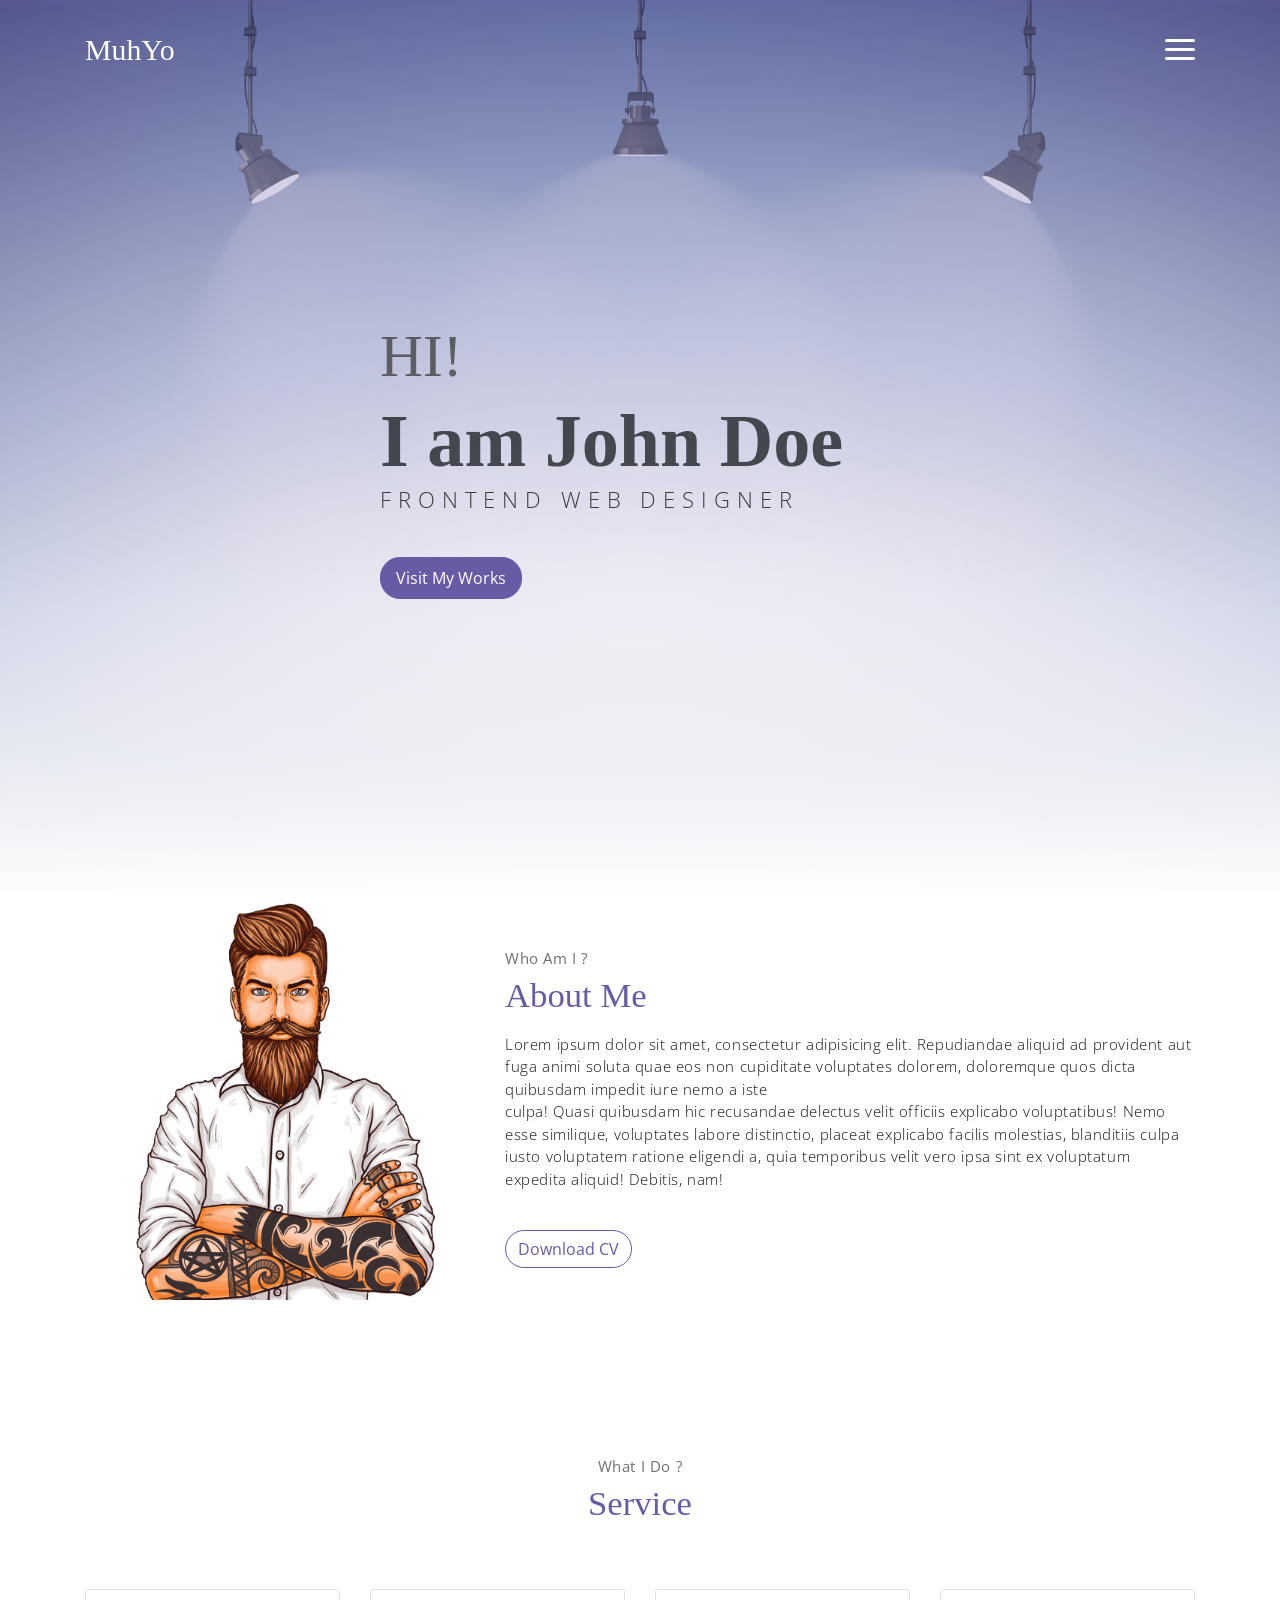
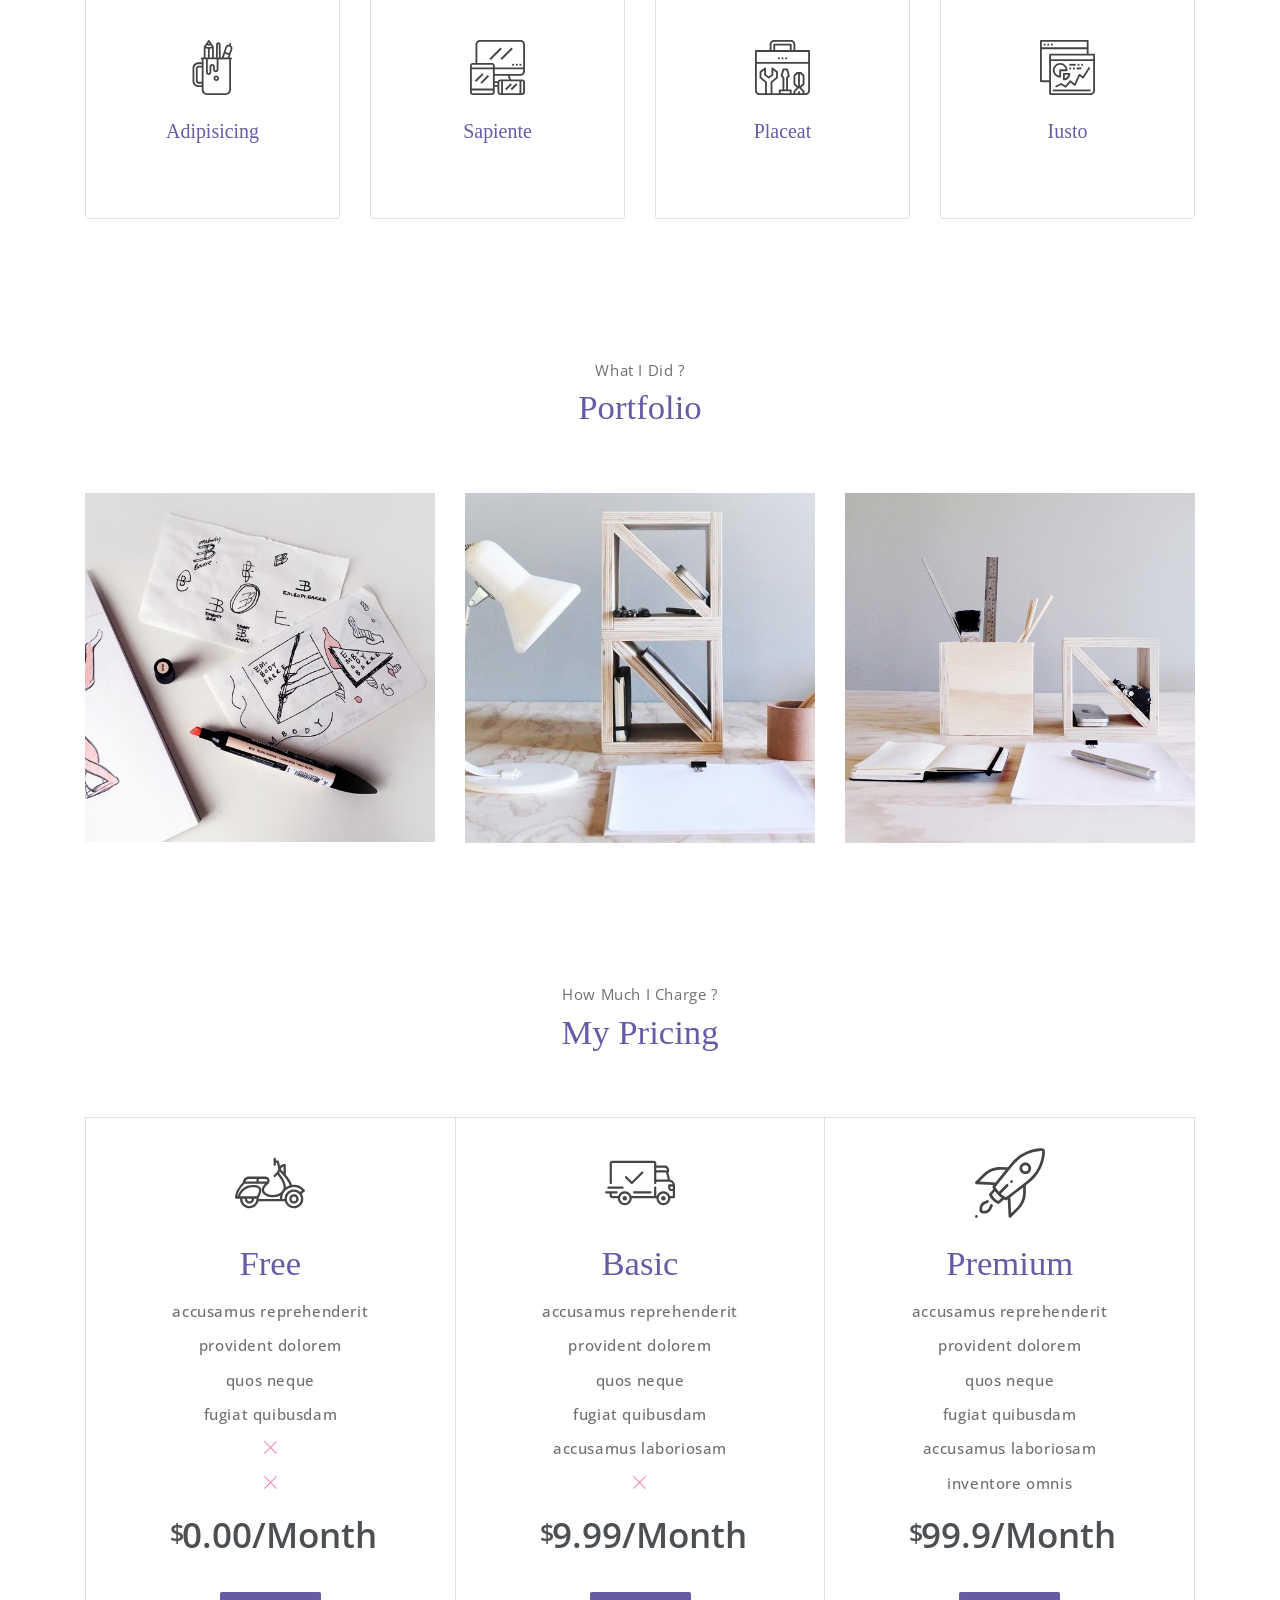
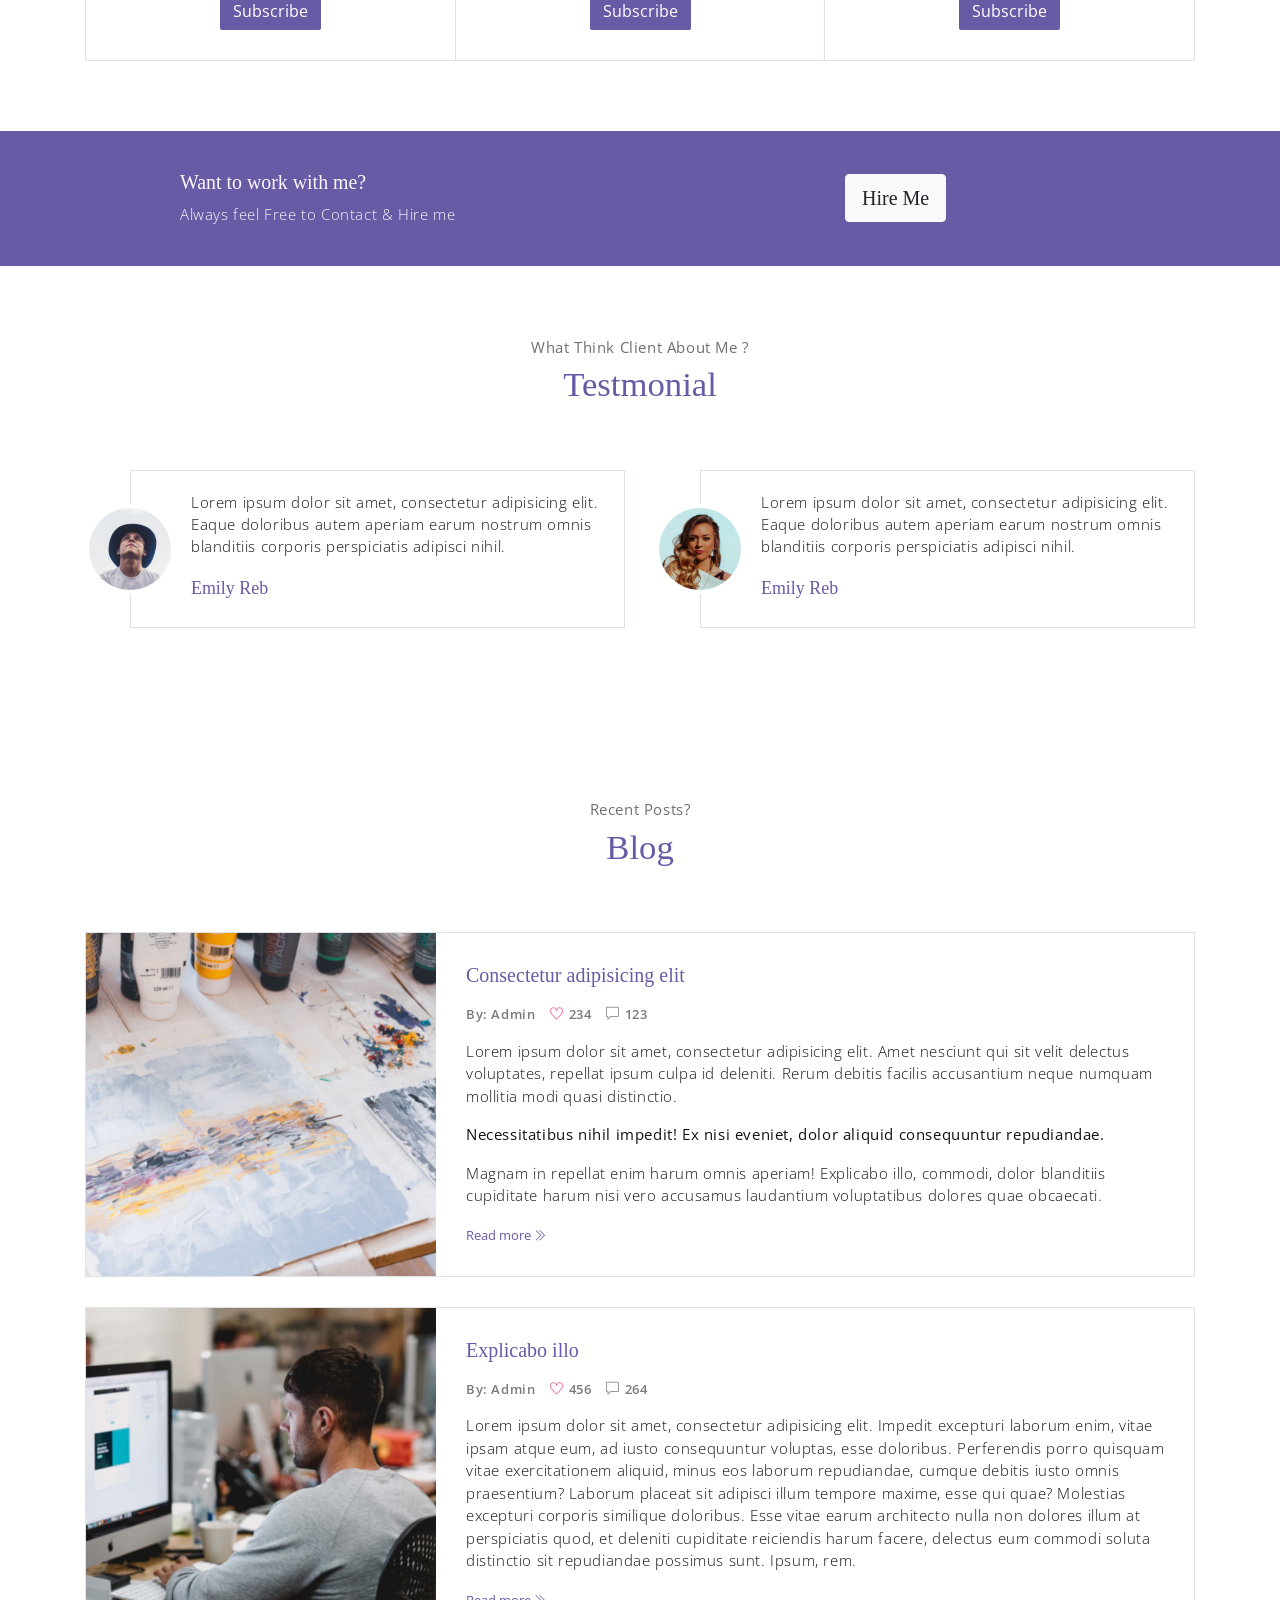
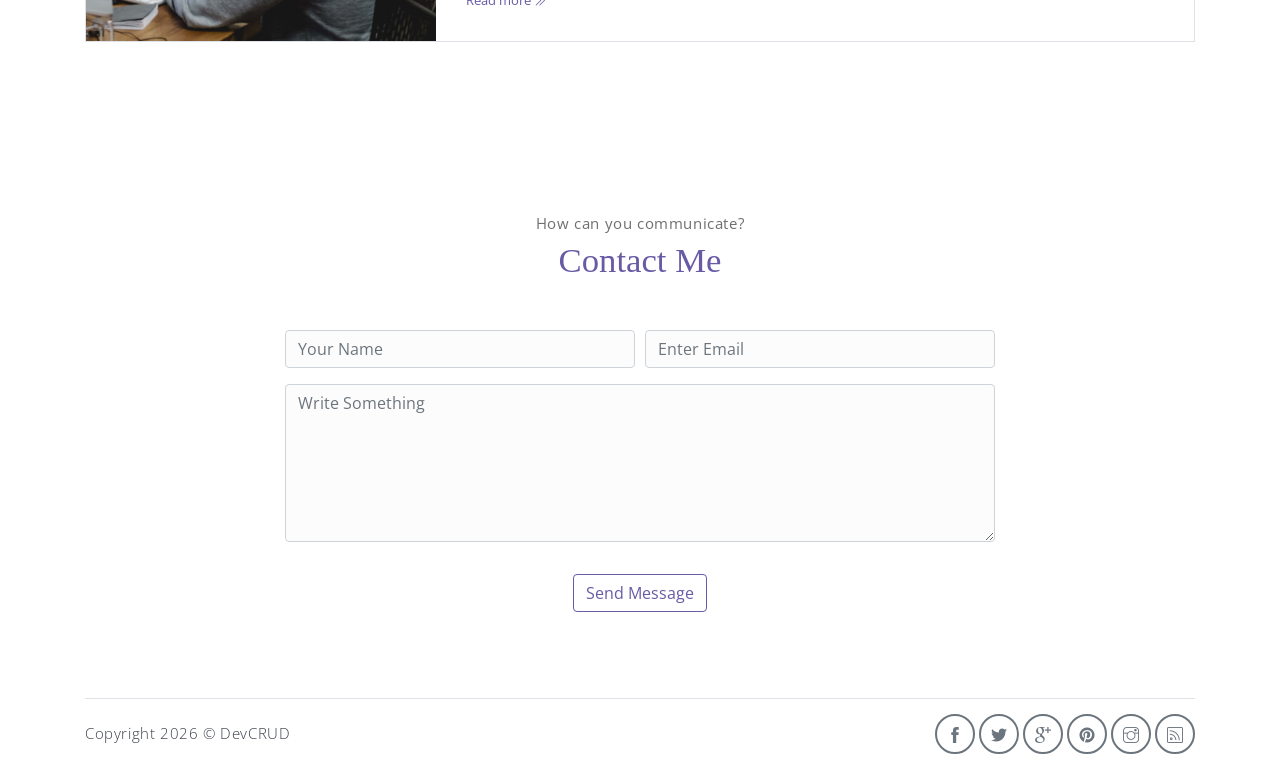
==== commit eda98c86: "Add logo" ====
--- a/index.html
+++ b/index.html
@@ -18,7 +18,7 @@
   <!-- Page Navbar -->
   <nav class="custom-navbar" data-spy="affix" data-offset-top="20">
     <div class="container">
-      <a class="logo" href="#">Meyawo</a>
+      <a class="logo" href="#">MuhYo</a>
       <ul class="nav">
         <li class="item">
           <a class="link" href="#home">Home</a>
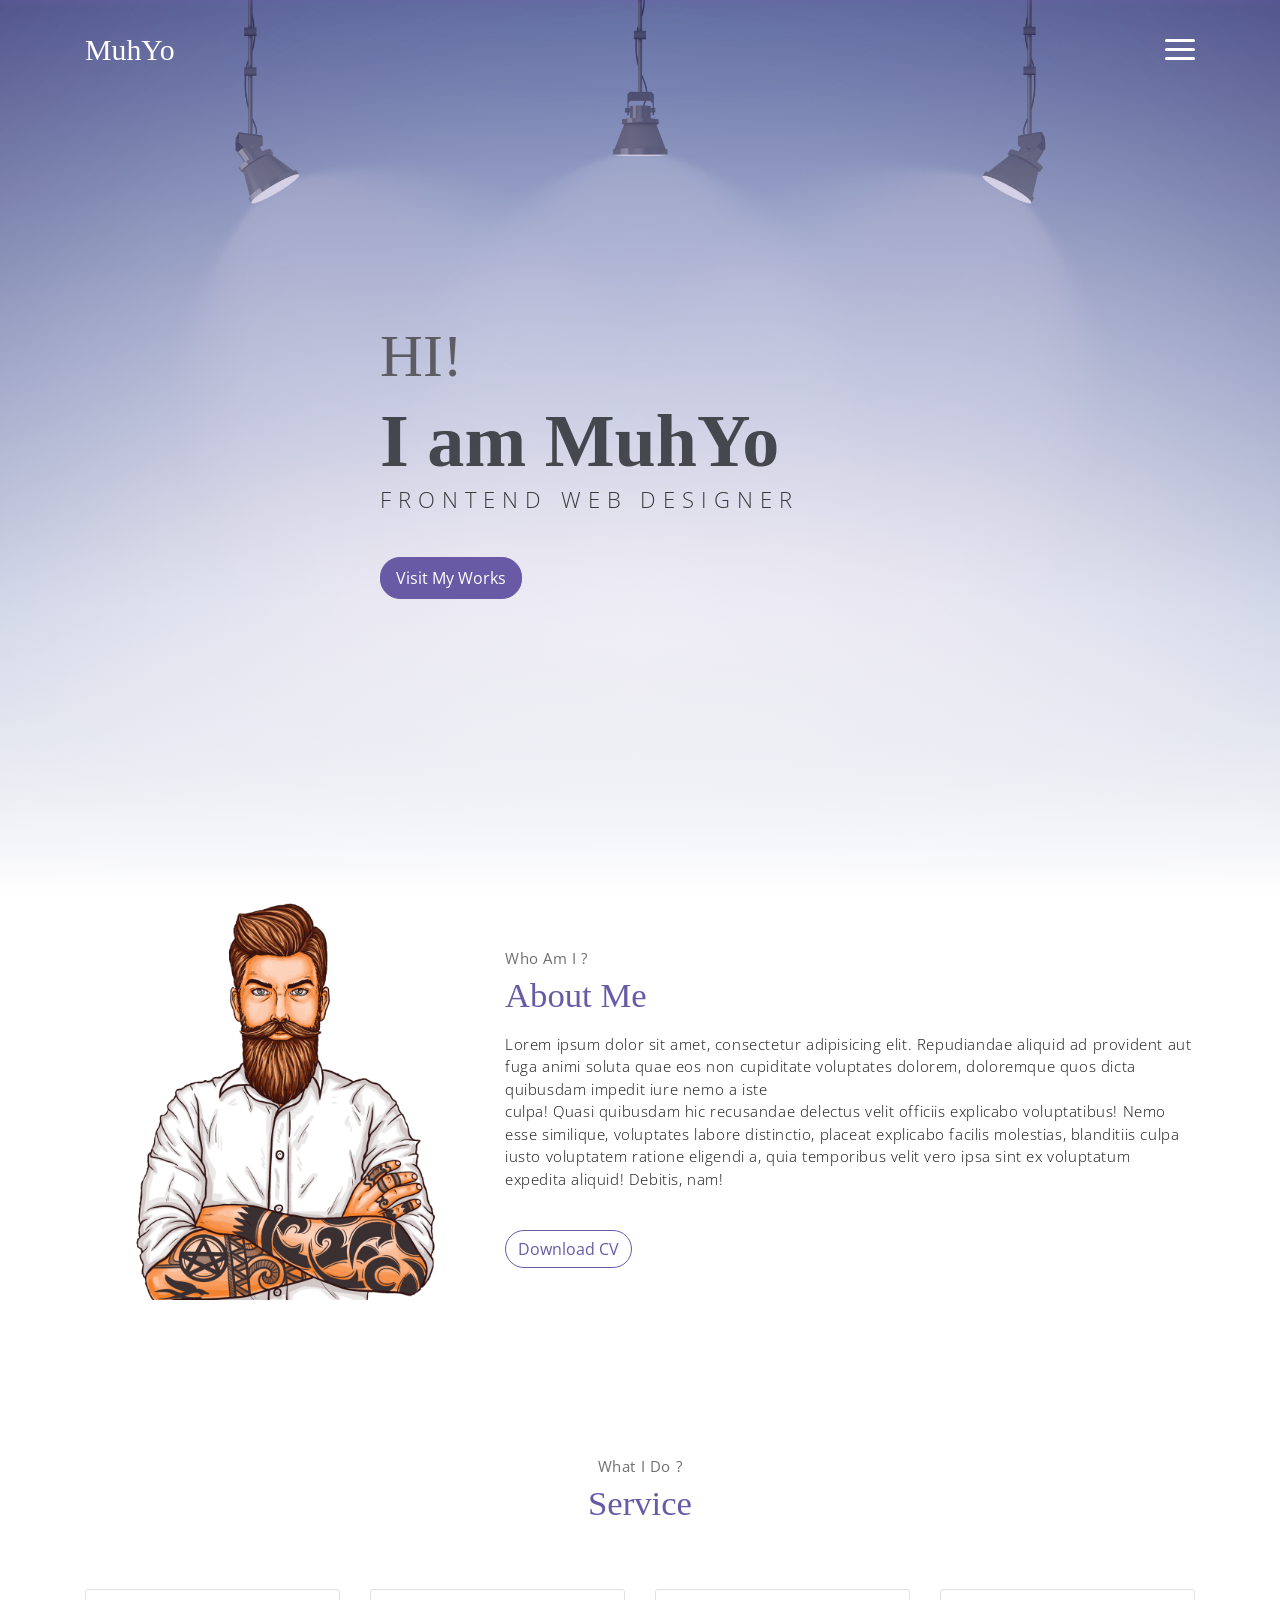
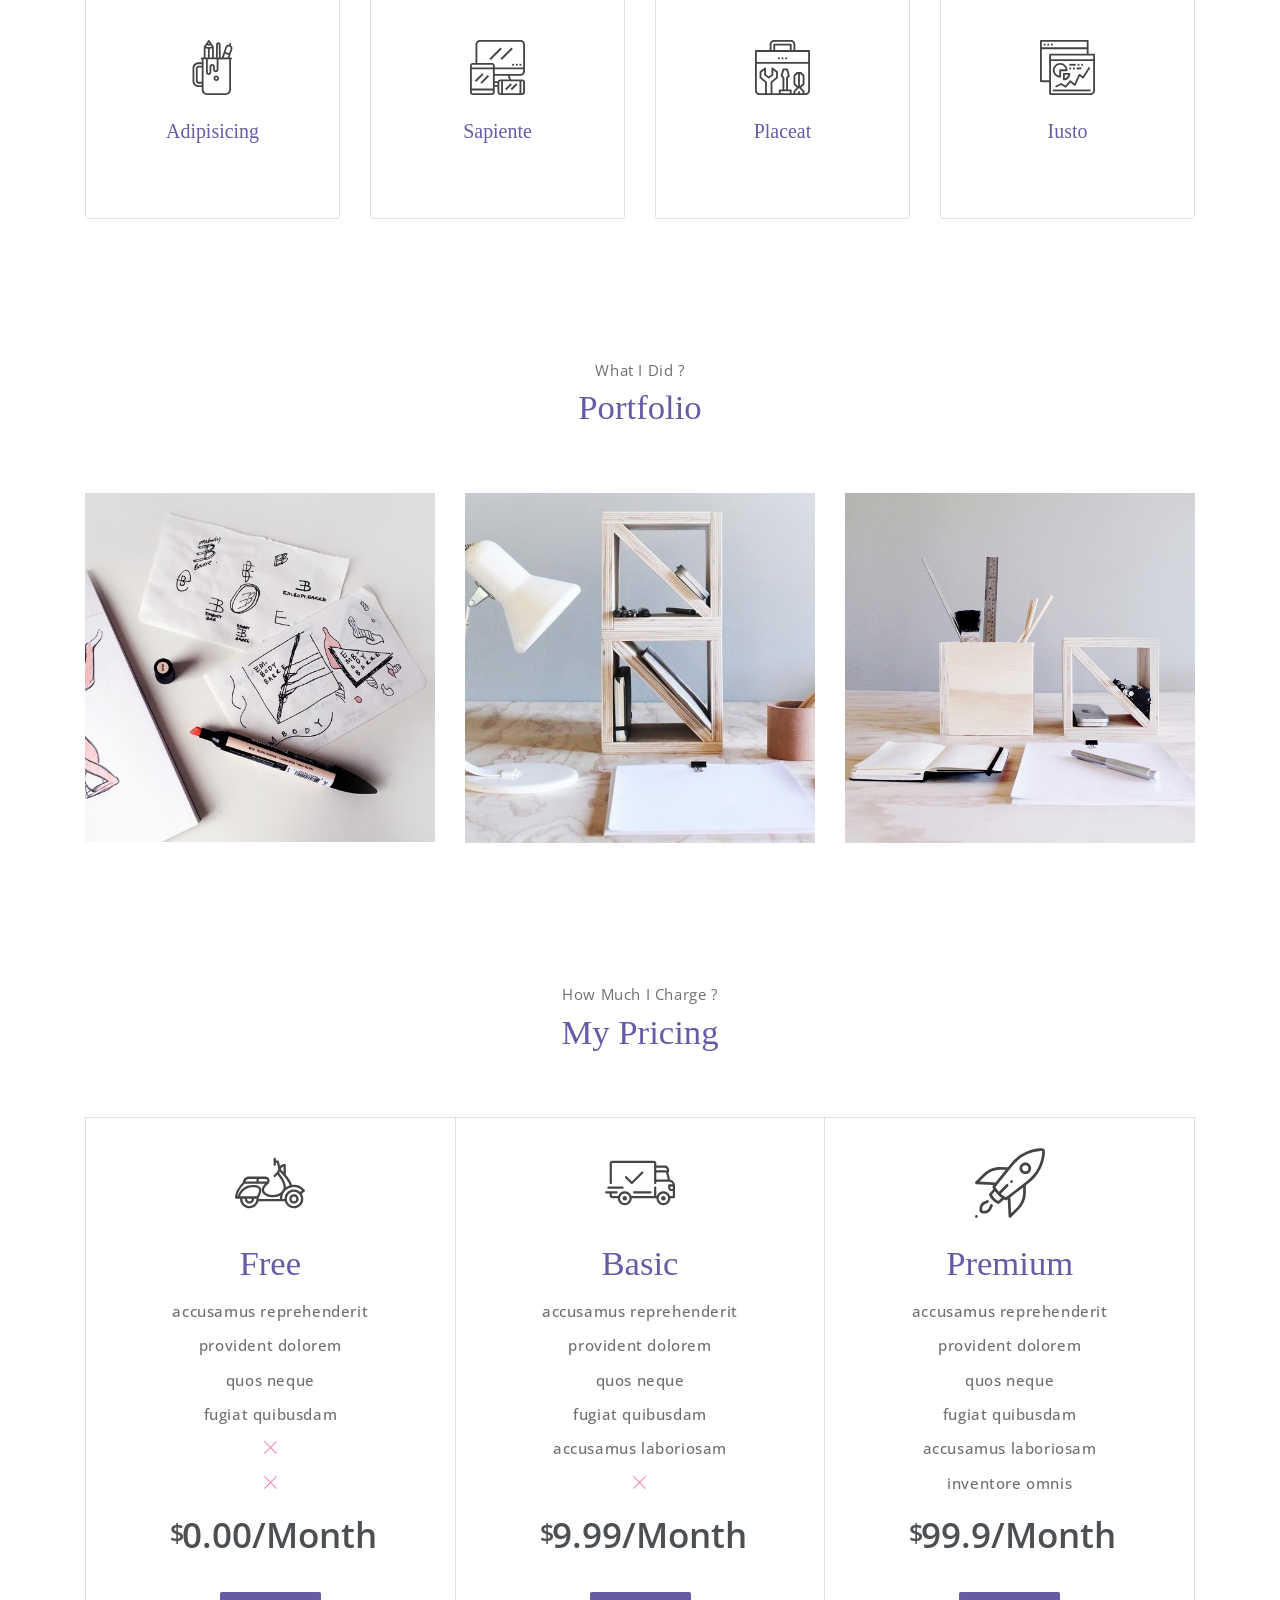
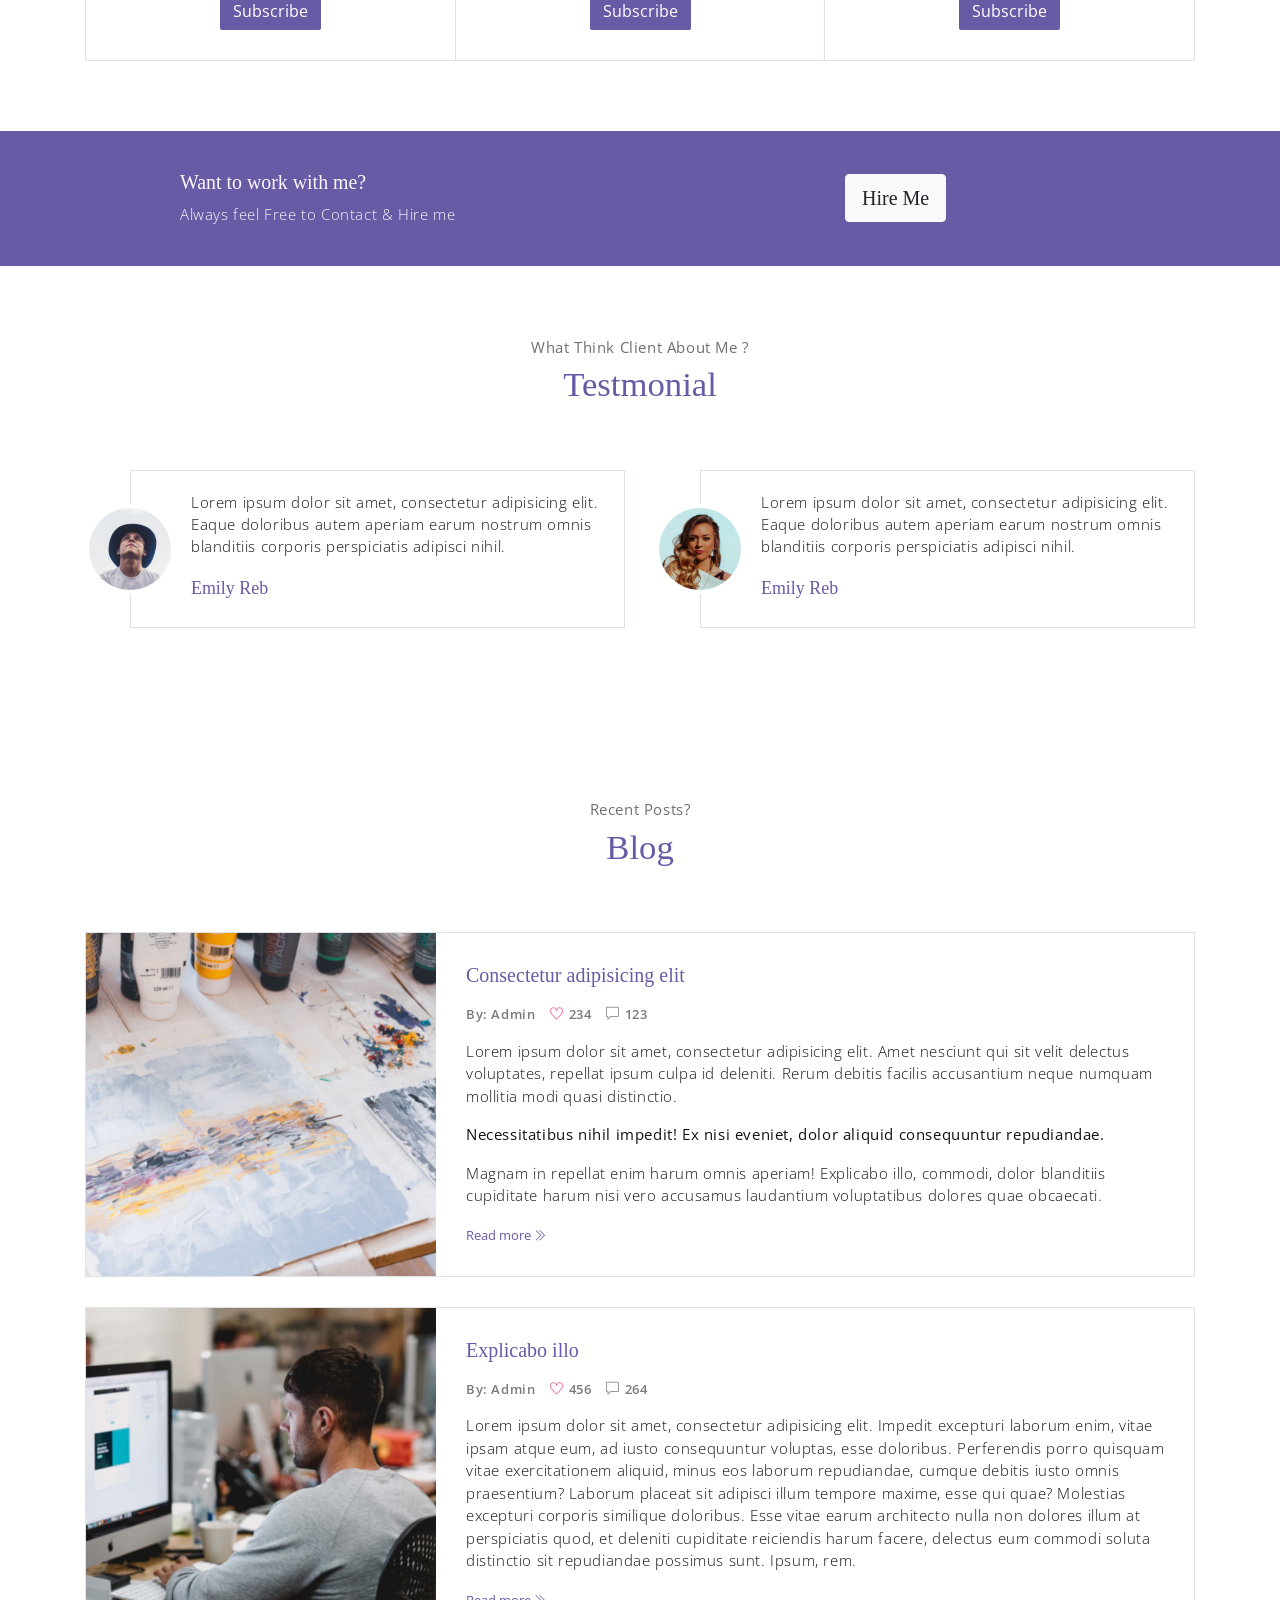
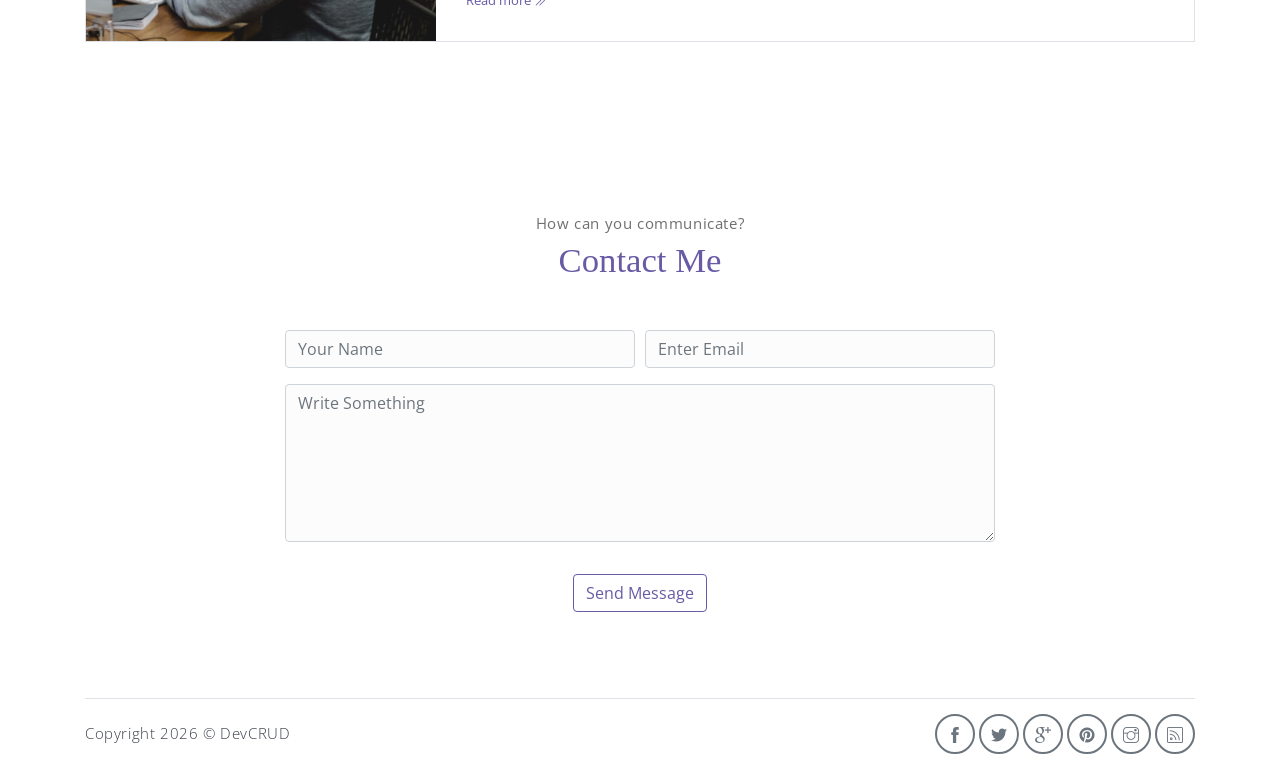
==== commit ee632238: "Update index.html" ====
--- a/index.html
+++ b/index.html
@@ -4,9 +4,8 @@
 <head>
   <meta charset="utf-8">
   <meta name="viewport" content="width=device-width, initial-scale=1, shrink-to-fit=no">
-  <meta name="description" content="Start your development with Meyawo landing page.">
-  <meta name="author" content="Devcrud">
-  <title>Meyawo Landing page | Free Bootstrap 4.3.x landing page</title>
+  <meta name="author" content="MuhYo">
+  <title>MuhYo Portfolio</title>
   <!-- font icons -->
   <link rel="stylesheet" href="assets/vendors/themify-icons/css/themify-icons.css">
   <!-- Bootstrap + Meyawo main styles -->
@@ -56,7 +55,7 @@
     <div class="header-content container">
       <h1 class="header-title">
         <span class="up">HI!</span>
-        <span class="down">I am John Doe</span>
+        <span class="down">I am MuhYo</span>
       </h1>
       <p class="header-subtitle">FRONTEND WEB DESIGNER</p>
 
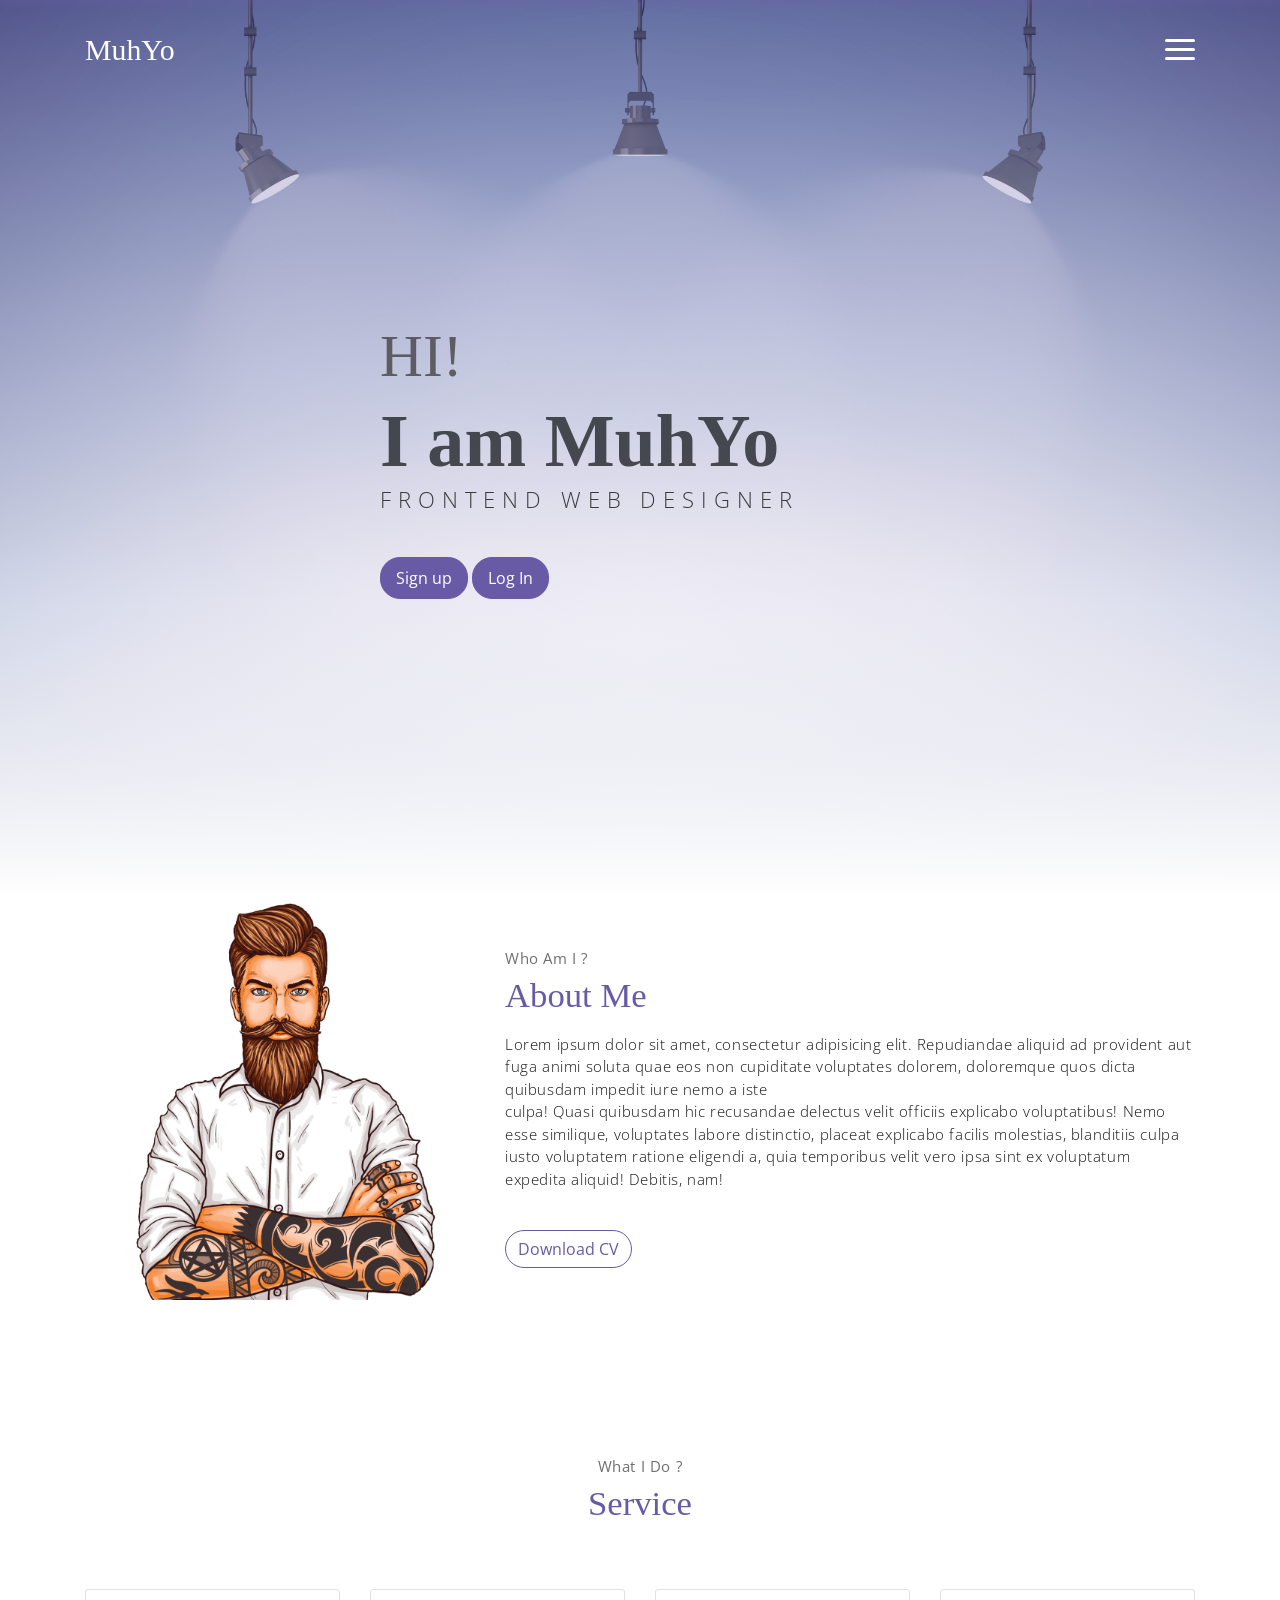
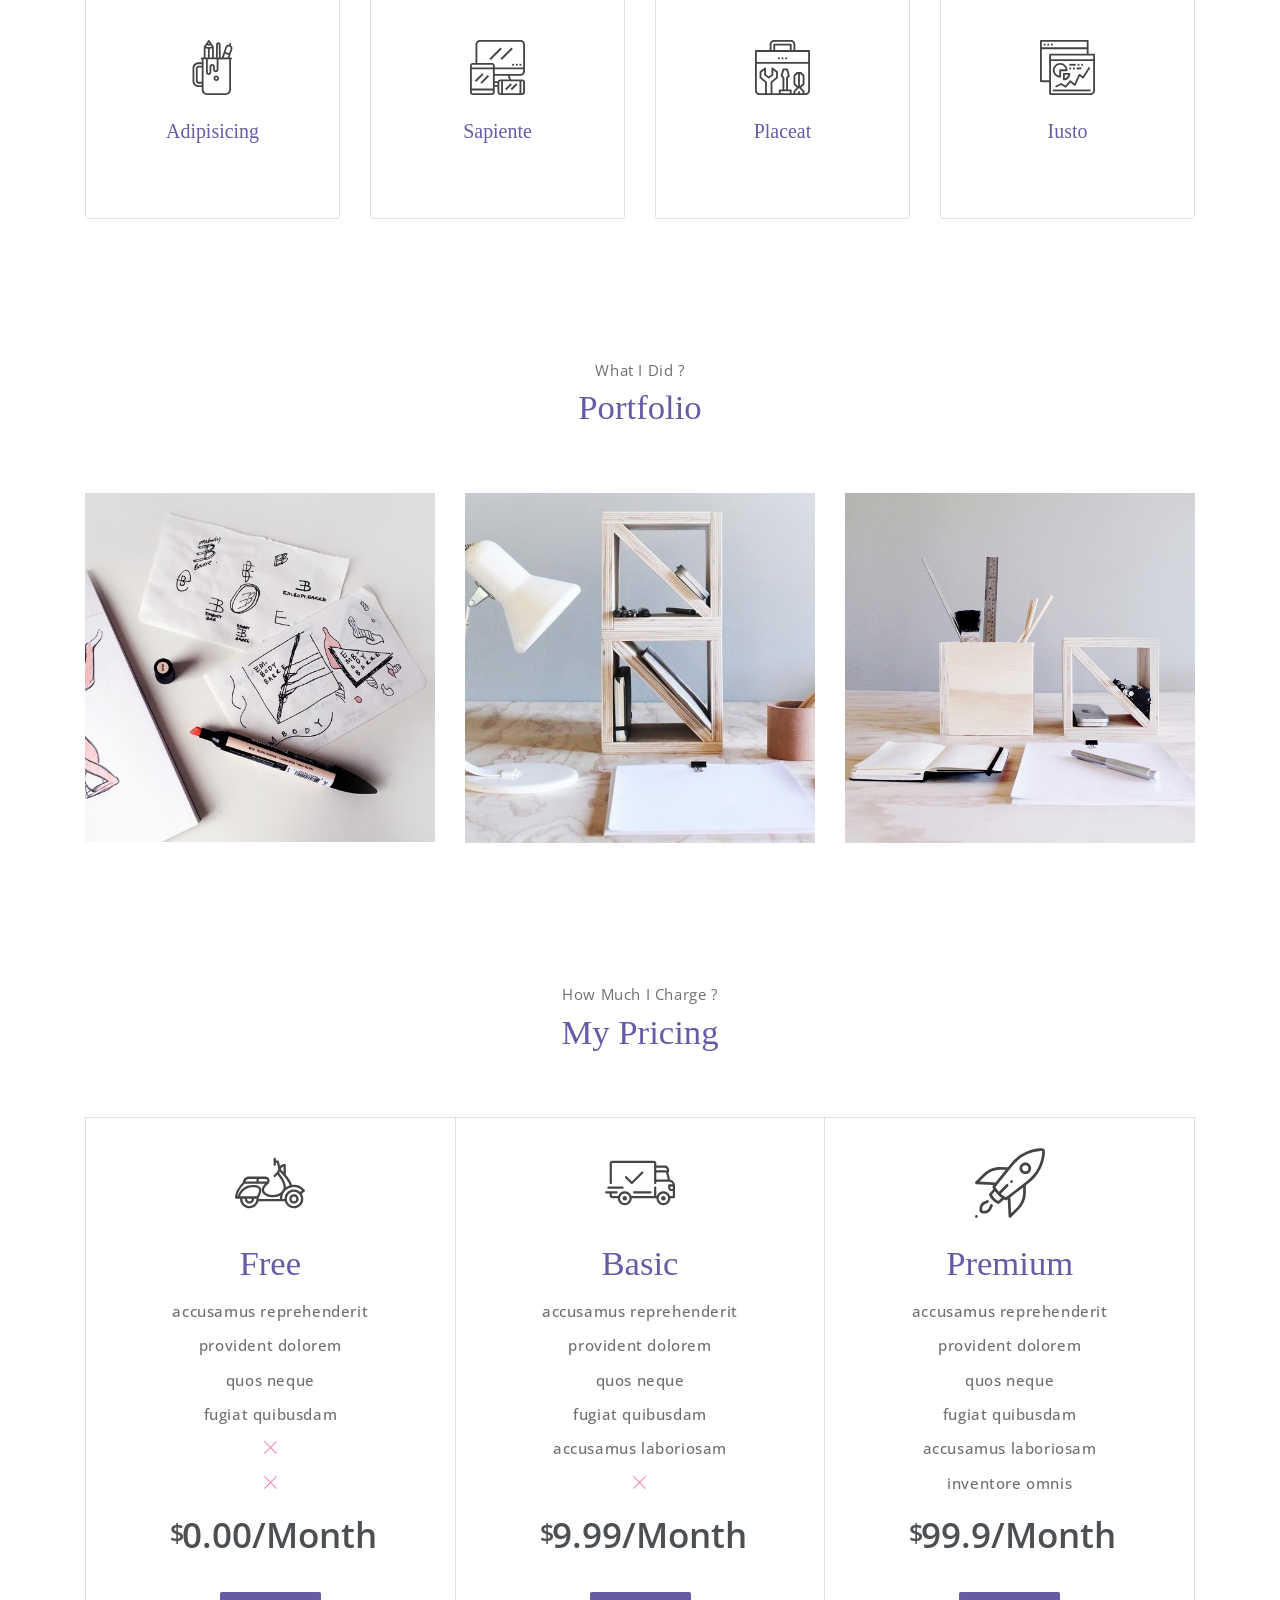
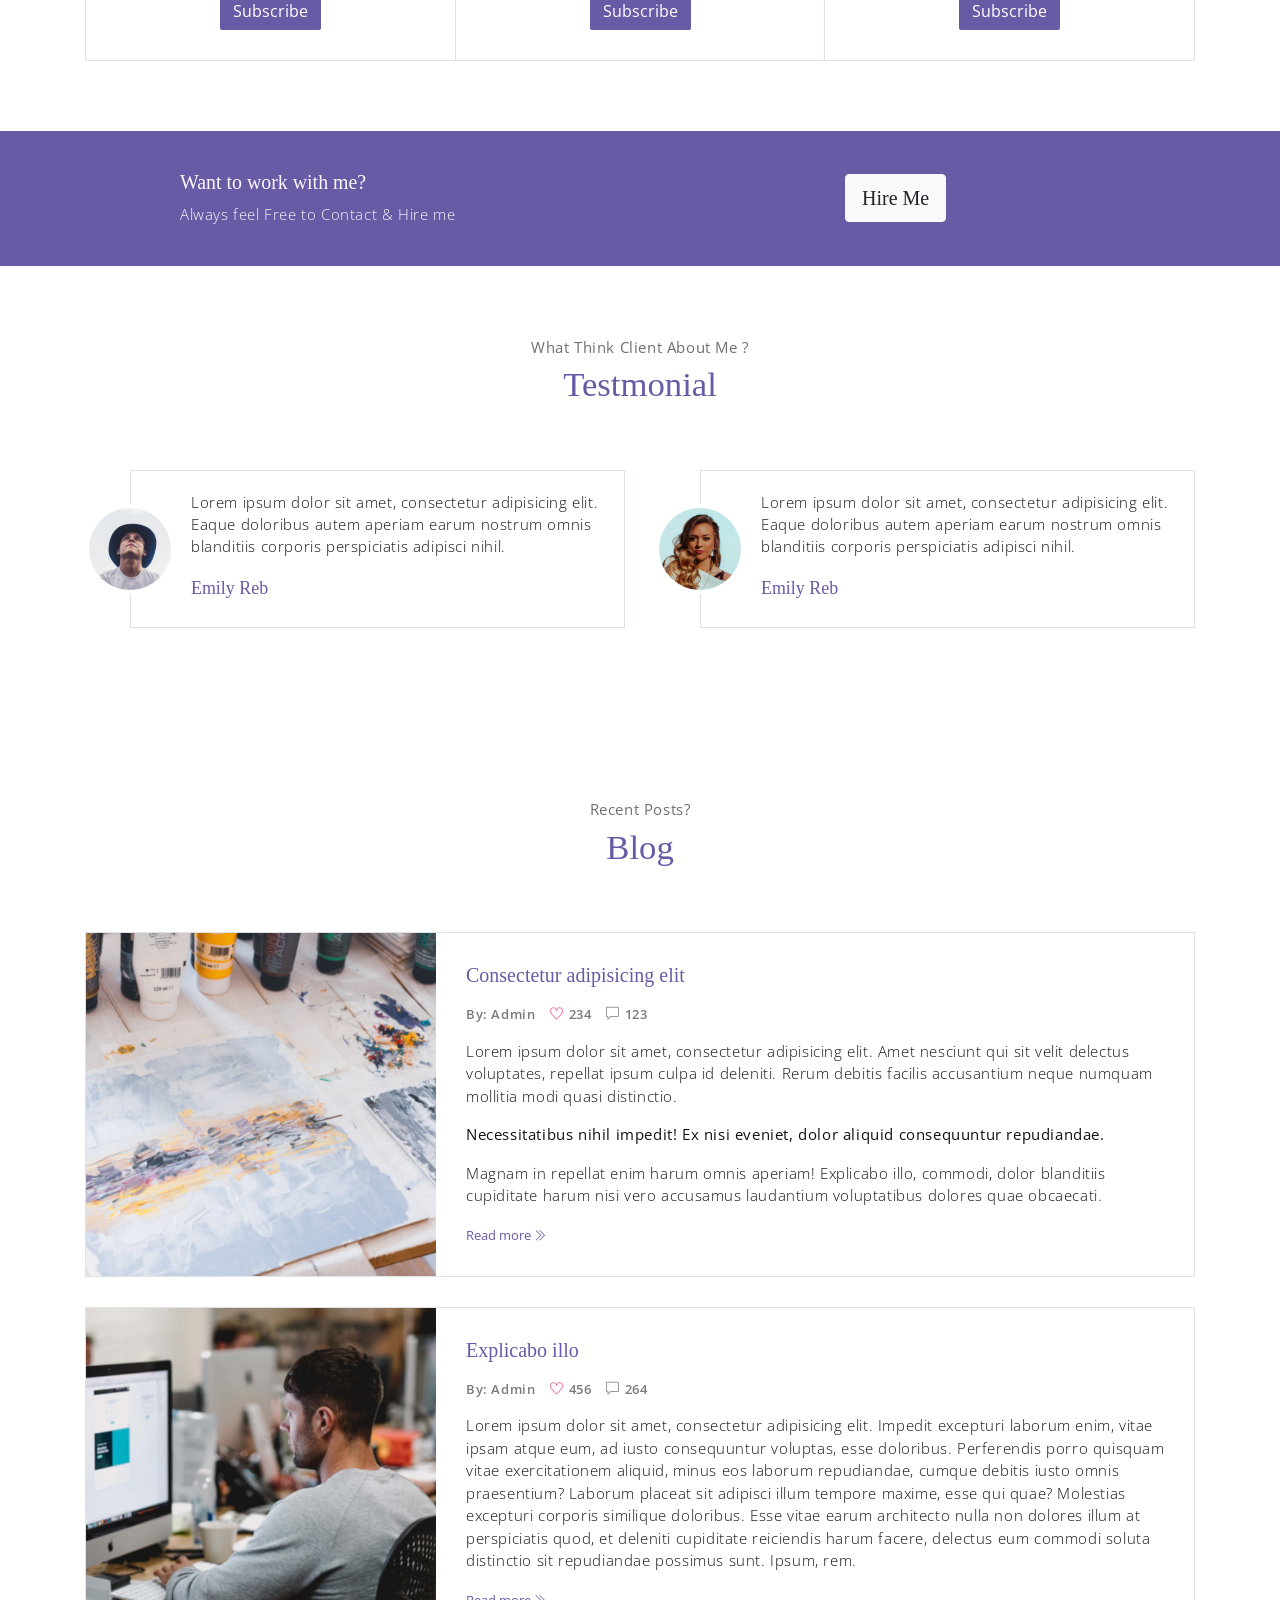
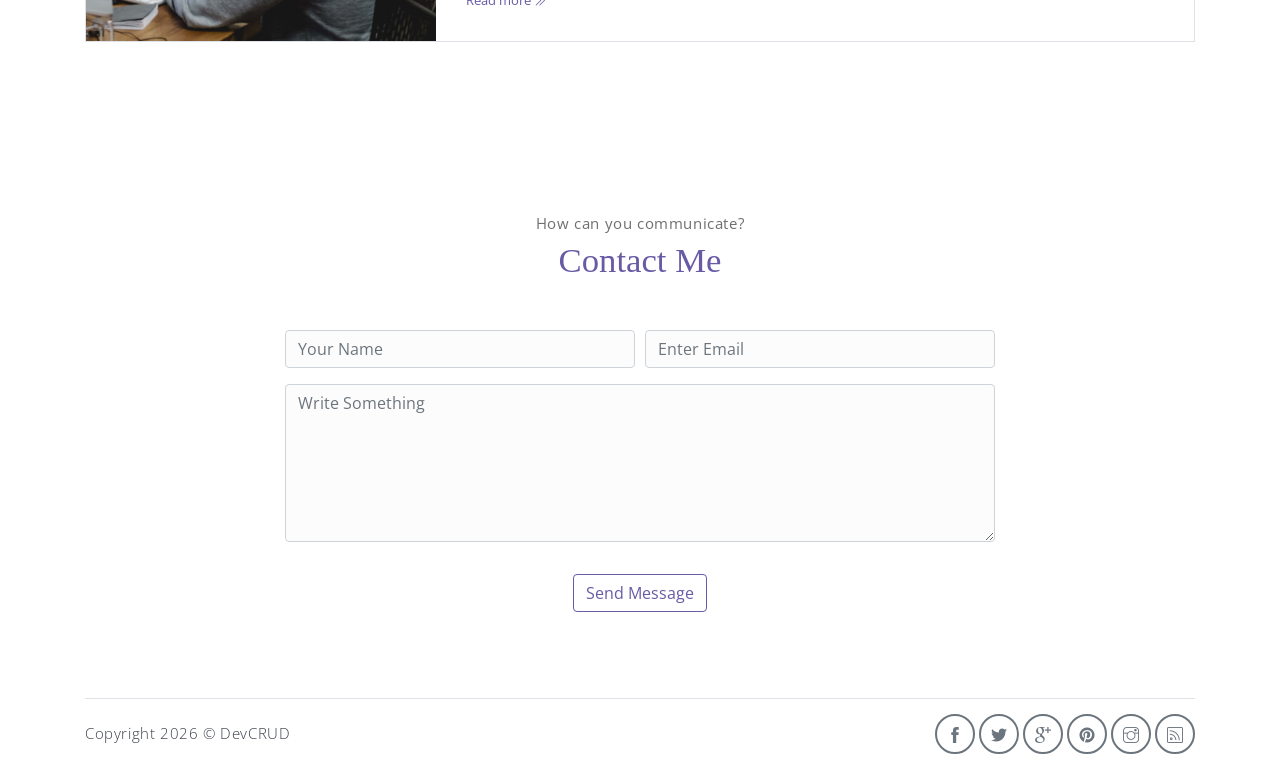
==== commit f455c2c0: "Log form added" ====
--- a/index.html
+++ b/index.html
@@ -17,16 +17,19 @@
   <!-- Page Navbar -->
   <nav class="custom-navbar" data-spy="affix" data-offset-top="20">
     <div class="container">
-      <a class="logo" href="#">MuhYo</a>
+      <a class="logo" href="#about">MuhYo</a>
       <ul class="nav">
         <li class="item">
           <a class="link" href="#home">Home</a>
         </li>
         <li class="item">
-          <a class="link" href="#about">About</a>
+          <a class="link" href="pass.muhyo.uz.html">Passwords</a>
         </li>
         <li class="item">
           <a class="link" href="#portfolio">Portfolio</a>
+        </li>
+        <li class="item">
+          <a class="link" href="clock.muhyo.uz.html">Clock</a>
         </li>
         <li class="item">
           <a class="link" href="#testmonial">Testmonial</a>
@@ -59,7 +62,8 @@
       </h1>
       <p class="header-subtitle">FRONTEND WEB DESIGNER</p>
 
-      <button class="btn btn-primary">Visit My Works</button>
+      <button class="btn btn-primary">Sign up</button>
+      <button class="btn btn-primary">Log In</button>
     </div>
   </header><!-- end of page header -->
 
